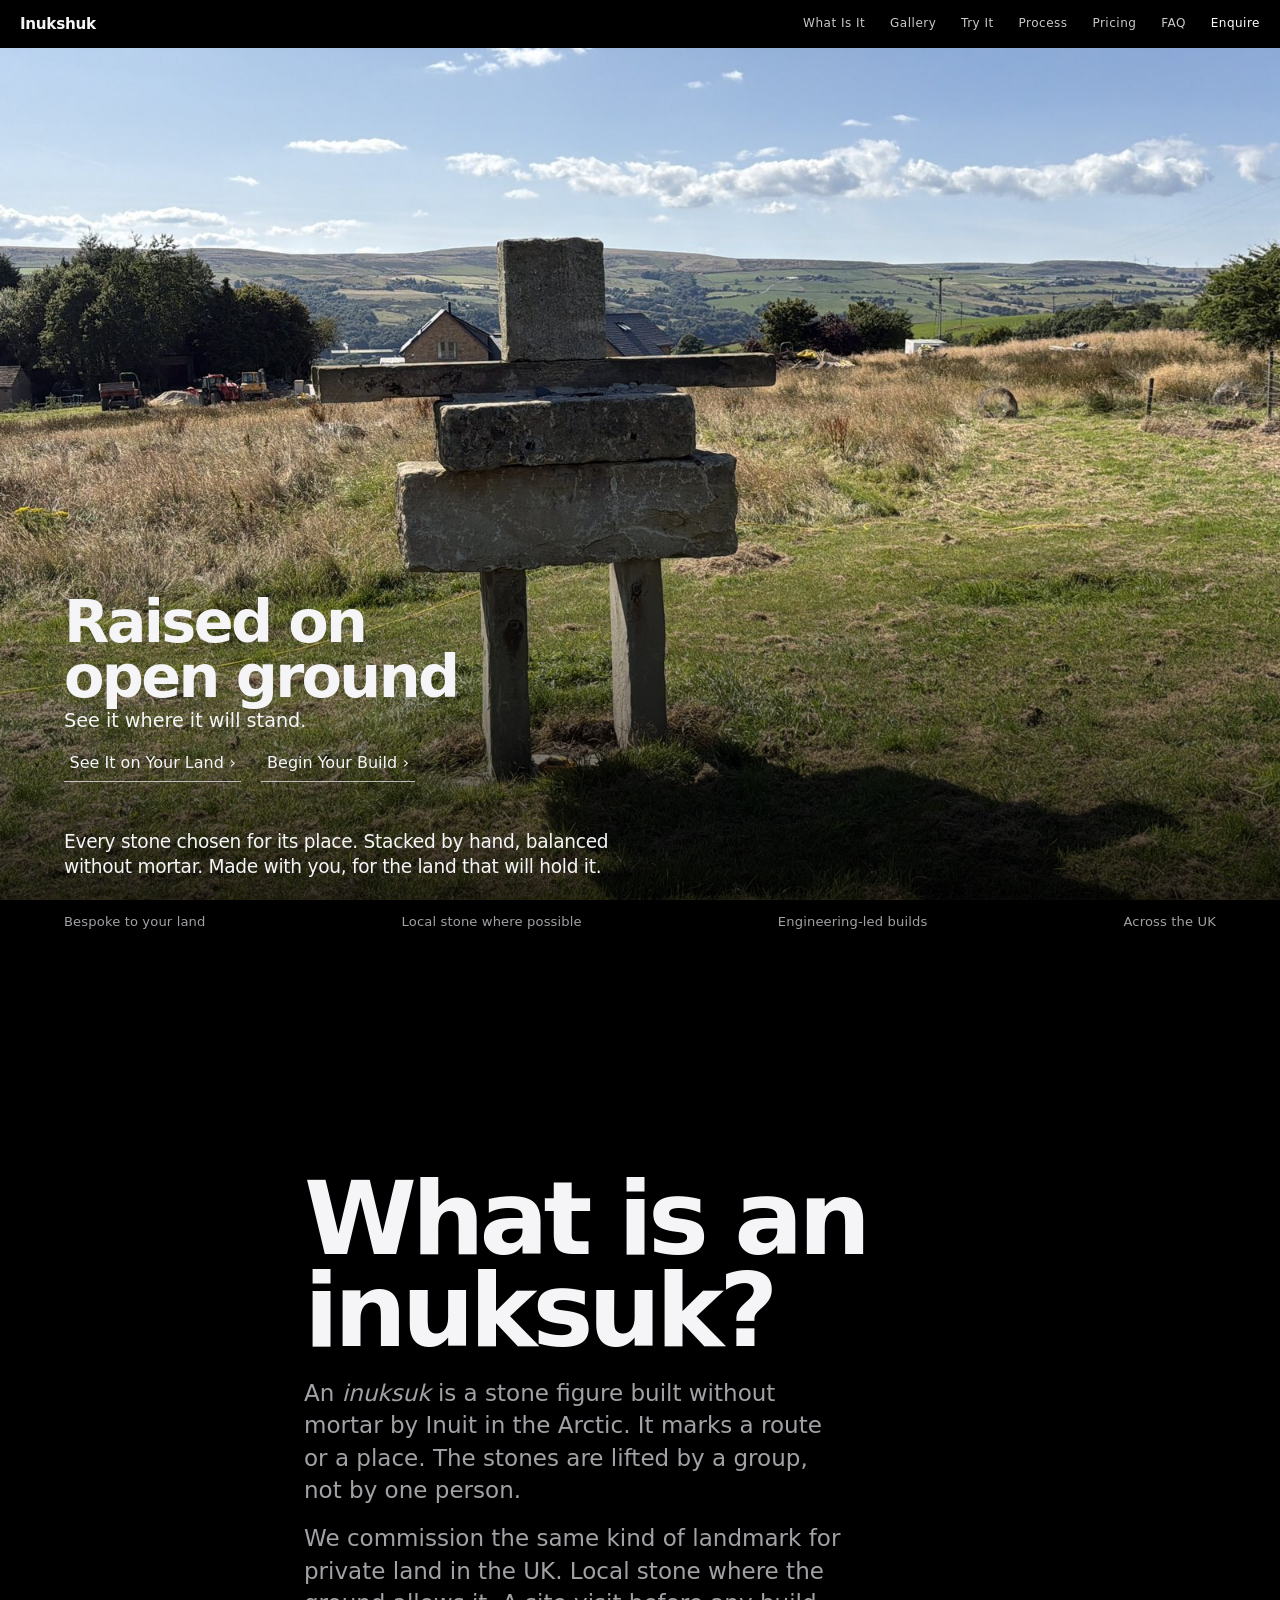
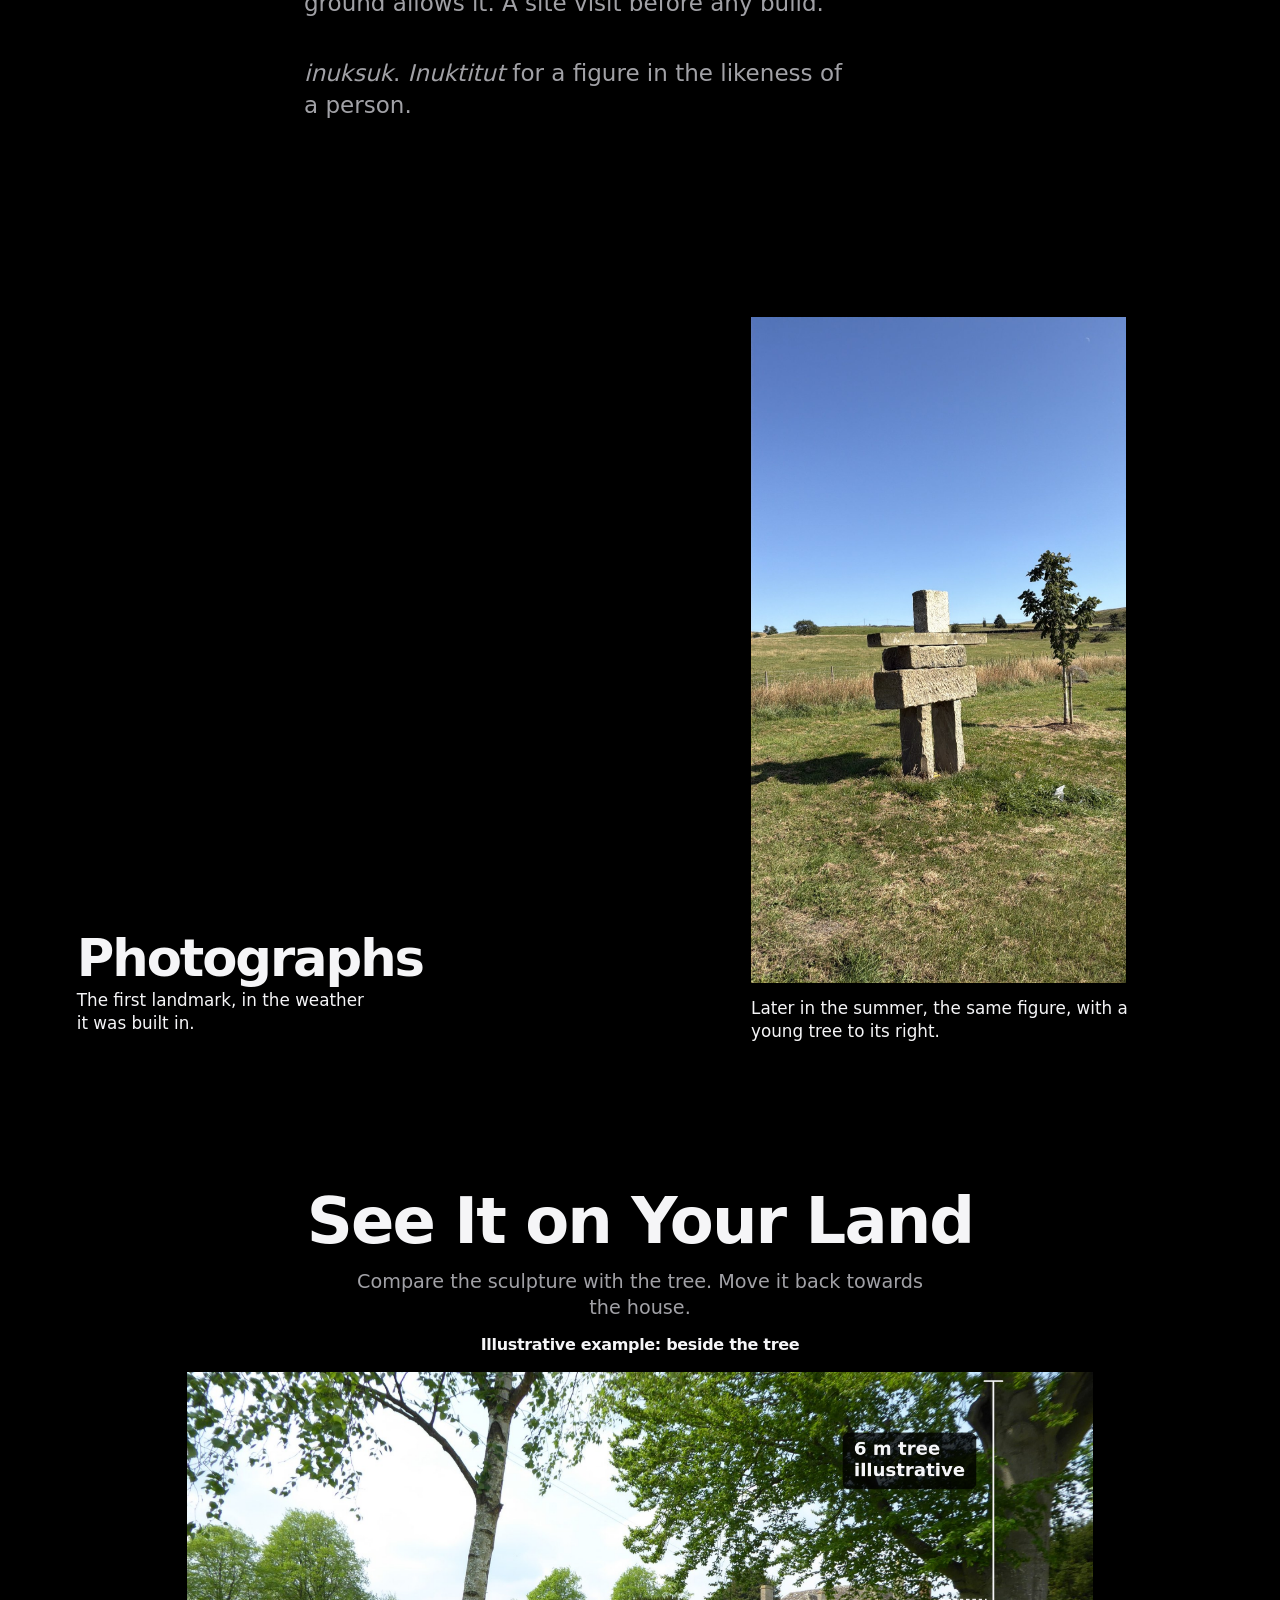
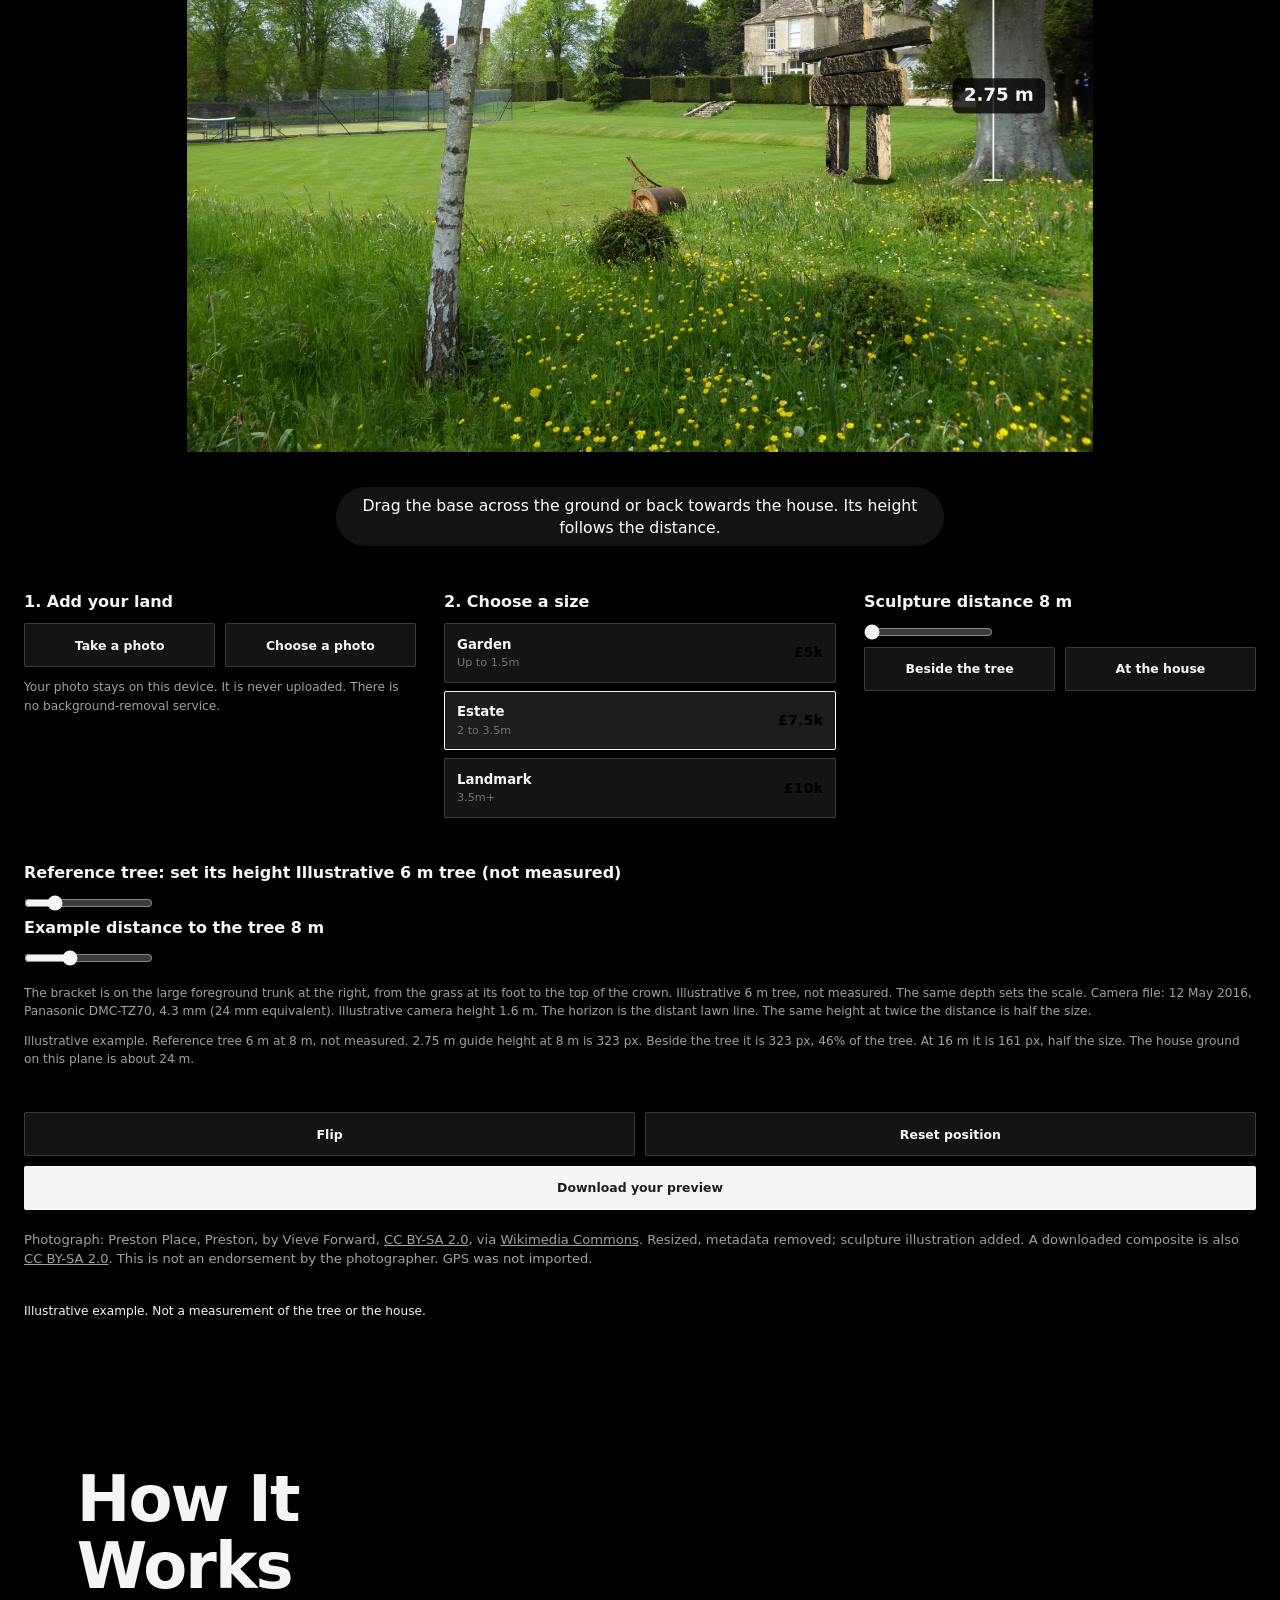
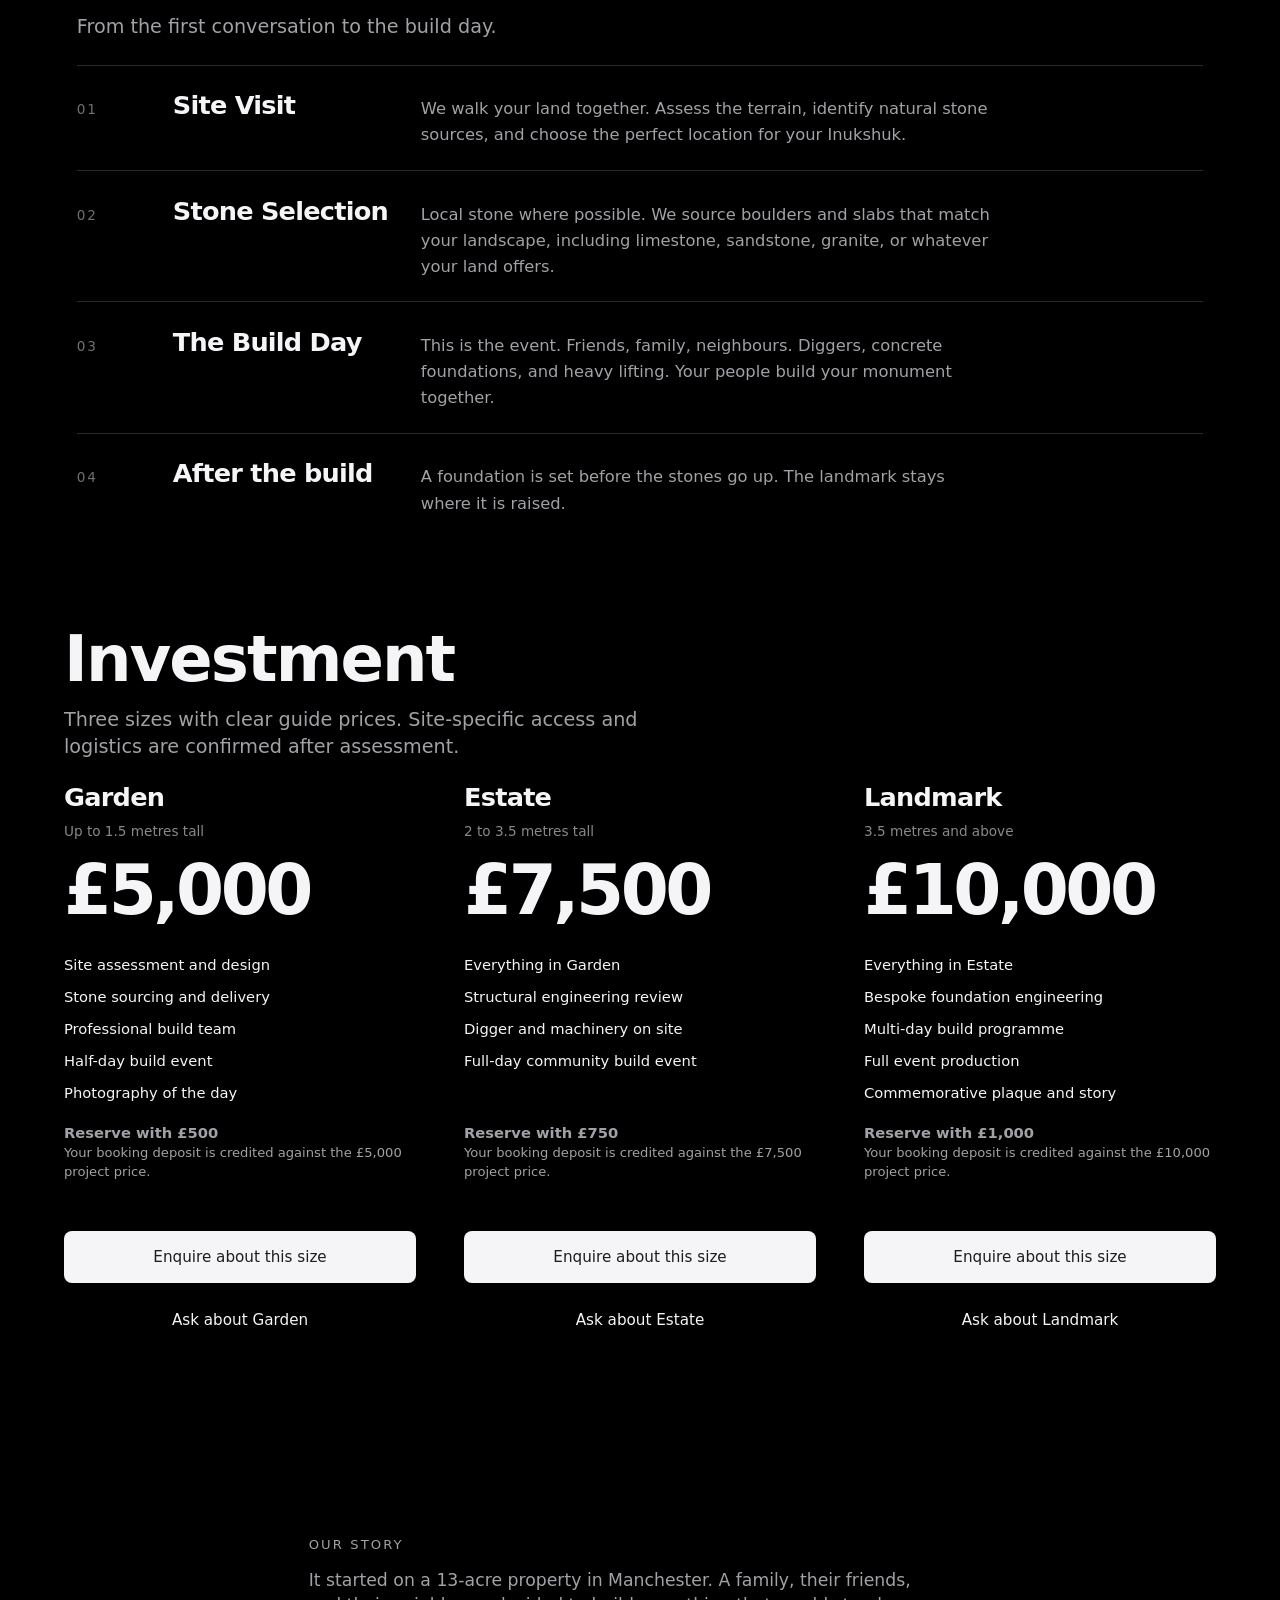
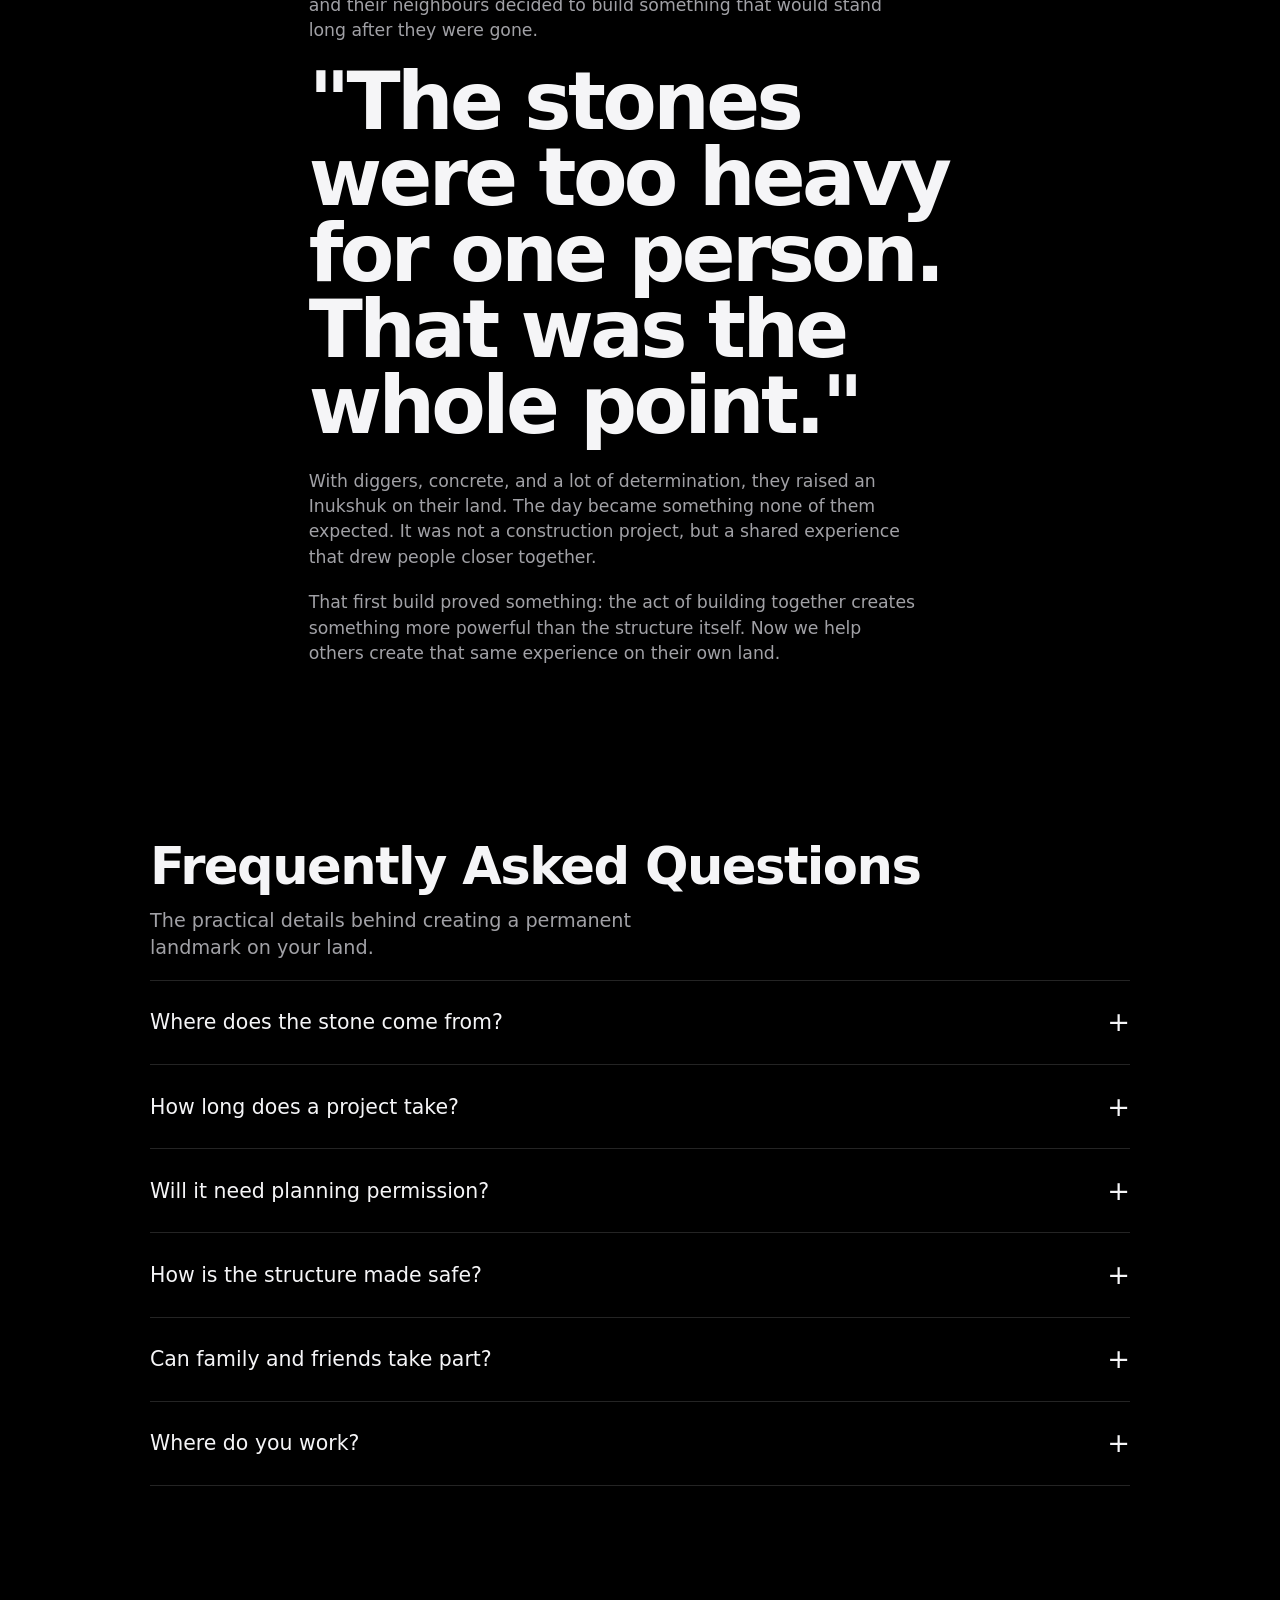
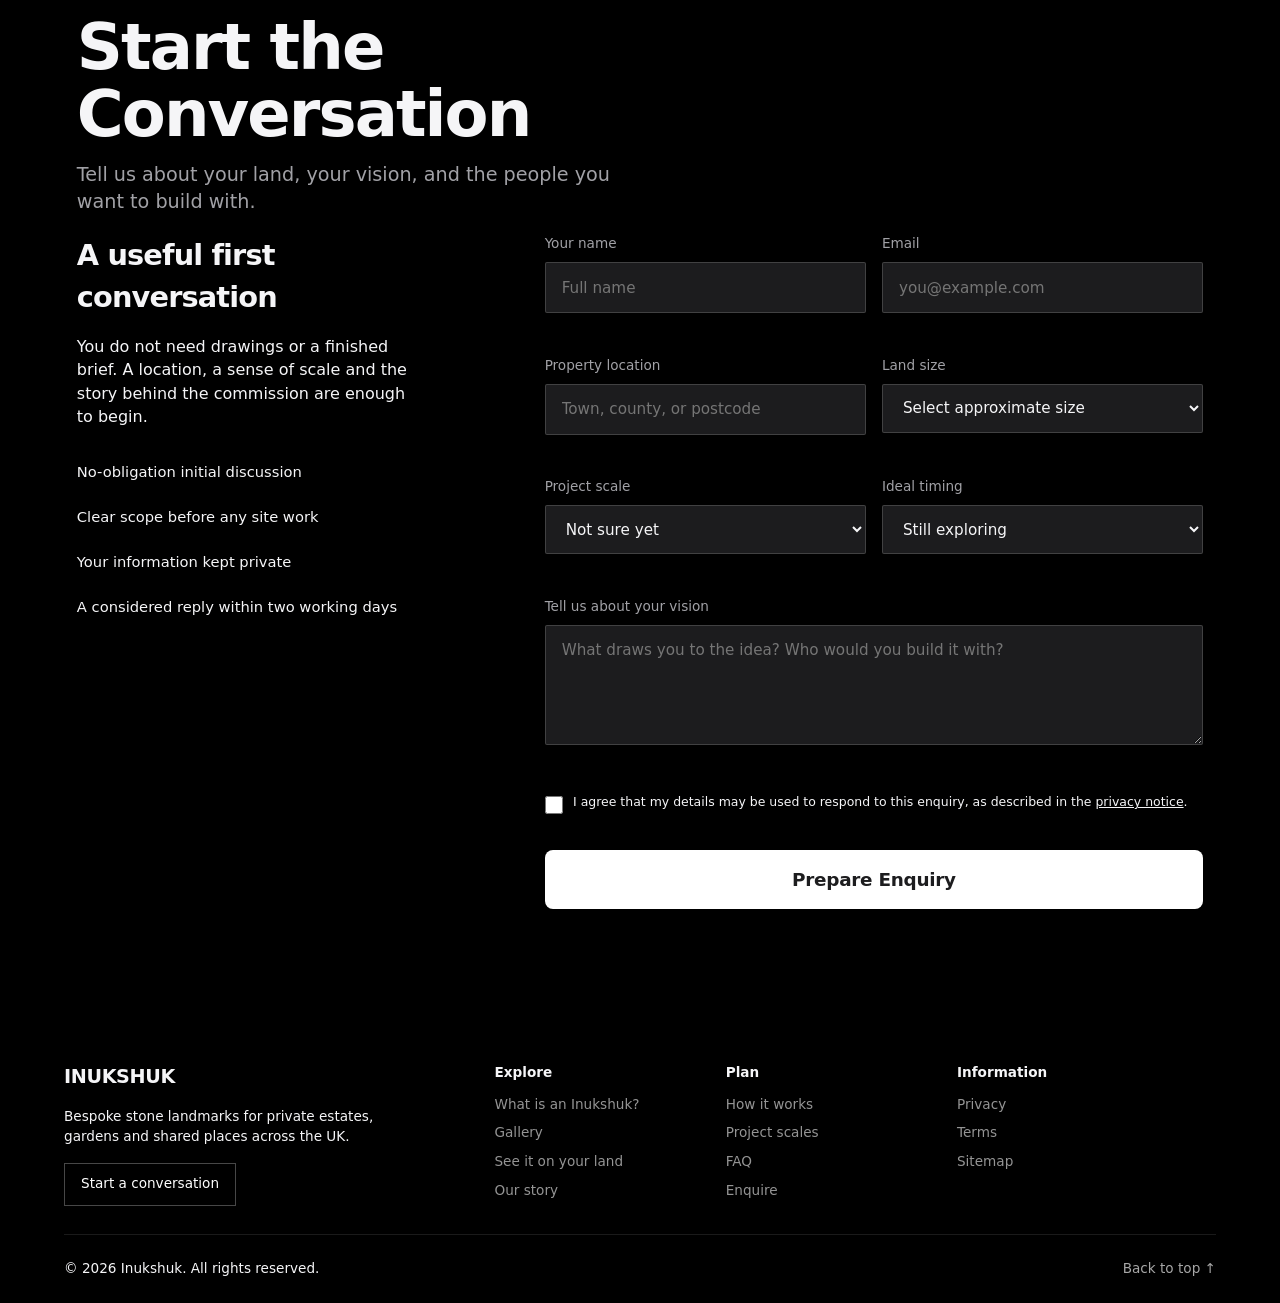
==== legacy-static/index.html @ 2c16e774 "Use the summer portrait in the gallery and drop the magnified crop. Hillside repeats the desktop her" ====
<!DOCTYPE html>
<html lang="en">
<head>
  <meta charset="UTF-8">
  <meta name="viewport" content="width=device-width, initial-scale=1.0">
  <meta name="description" content="Commission a stone landmark for a garden, an estate, or open ground in the UK.">
  <meta property="og:title" content="Inukshuk | A stone landmark for your land">
  <meta property="og:description" content="Three sizes. A site visit before any build. Garden £5,000, Estate £7,500, Landmark £10,000.">
  <meta property="og:type" content="website">
  <meta property="og:locale" content="en_GB">
  <meta property="og:url" content="https://inukshuk-plum.vercel.app/">
  <meta property="og:image" content="https://inukshuk-plum.vercel.app/assets/gallery/summer-landmark.jpg">
  <meta property="og:image:alt" content="A stone landmark in summer grass, with a young tree to its right">
  <meta name="twitter:card" content="summary_large_image">
  <meta name="theme-color" content="#000000">
  <meta name="color-scheme" content="light">
  <link rel="canonical" href="https://inukshuk-plum.vercel.app/">
  <link rel="icon" href="favicon.svg" type="image/svg+xml">
  <link rel="manifest" href="site.webmanifest">
  <title>Inukshuk | Bespoke Stone Sculptures for Your Land</title>
  <style>
    *, *::before, *::after { margin: 0; padding: 0; box-sizing: border-box; }

    html { scroll-behavior: smooth; scroll-padding-top: 84px; }

    :root {
      --stone: #6e6e73;
      --earth: #1d1d1f;
      --sky: #000;
      --warm: #1d1d1f;
      --cream: #f5f5f7;
      --white: #fff;
      --dark: #1d1d1f;
      --line: rgba(0, 0, 0, 0.12);
    }

    body {
      font-family: system-ui, -apple-system, BlinkMacSystemFont, "Segoe UI", sans-serif;
      color: var(--dark);
      background: var(--cream);
      line-height: 1.7;
      -webkit-font-smoothing: antialiased;
    }
    body.menu-open, body.modal-open { overflow: hidden; }
    img { max-width: 100%; }
    button, input, select, textarea { font: inherit; }
    a:focus-visible, button:focus-visible, input:focus-visible,
    select:focus-visible, textarea:focus-visible, canvas:focus-visible,
    summary:focus-visible {
      outline: 3px solid var(--warm); outline-offset: 3px;
    }
    .skip-link {
      position: fixed; top: 0.6rem; left: 0.6rem; z-index: 1000;
      padding: 0.7rem 1rem; background: var(--dark); color: var(--white);
      text-decoration: none; border-radius: 2px; transform: translateY(-150%);
      transition: transform 0.2s;
    }
    .skip-link:focus { transform: translateY(0); }

    /* NAV */
    nav {
      position: fixed; top: 0; width: 100%; z-index: 100;
      background: var(--cream);
      border-bottom: 1px solid var(--line);
      padding: 1.05rem clamp(1.25rem, 3vw, 2.5rem);
      display: flex; justify-content: space-between; align-items: center;
    }
    nav .logo {
      font-family: system-ui, -apple-system, BlinkMacSystemFont, "Segoe UI", sans-serif;
      font-size: 1.05rem; font-weight: 400; color: var(--dark);
      letter-spacing: 0.18em; text-transform: uppercase; text-decoration: none;
    }
    nav .nav-links { display: flex; gap: 1.55rem; list-style: none; align-items: center; }
    nav .nav-links a {
      text-decoration: none; color: var(--stone); font-size: 0.9rem;
      font-weight: 500; letter-spacing: 0.5px; transition: color 0.3s;
    }
    nav .nav-links a:hover, nav .nav-links a[aria-current="true"] { color: var(--earth); }
    .nav-cta {
      padding: 0.35rem 0; color: var(--dark) !important;
      background: transparent; border-radius: 0; border-bottom: 1px solid var(--dark);
    }
    .nav-cta:hover { background: transparent; color: var(--earth) !important; }
    .menu-toggle {
      display: none; width: 46px; height: 44px; border: 0; background: transparent;
      color: var(--earth); cursor: pointer; align-items: center; justify-content: center;
    }
    .menu-toggle-lines, .menu-toggle-lines::before, .menu-toggle-lines::after {
      display: block; width: 24px; height: 2px; background: currentColor;
      transition: transform 0.25s, opacity 0.25s; content: '';
    }
    .menu-toggle-lines::before { transform: translateY(-7px); }
    .menu-toggle-lines::after { transform: translateY(5px); }
    .menu-toggle[aria-expanded="true"] .menu-toggle-lines { background: transparent; }
    .menu-toggle[aria-expanded="true"] .menu-toggle-lines::before { transform: translateY(0) rotate(45deg); }
    .menu-toggle[aria-expanded="true"] .menu-toggle-lines::after { transform: translateY(-2px) rotate(-45deg); }

    /* HERO */
    .hero {
      display: grid; grid-template-columns: auto minmax(280px, 34rem);
      justify-content: space-between; align-items: center;
      column-gap: clamp(2rem, 5vw, 5.5rem);
      text-align: left; padding: 6.25rem clamp(1.5rem, 4.5vw, 4.75rem) 2.25rem;
      background: var(--cream); color: var(--dark);
    }
    .hero-plate { margin: 0; }
    .hero-media { width: auto; height: min(76vh, 720px); max-width: min(46vw, 540px); object-fit: contain; display: block; }
    .hero-plate figcaption { margin-top: 0.7rem; color: var(--stone); font-family: system-ui, -apple-system, BlinkMacSystemFont, "Segoe UI", sans-serif; font-style: normal; font-size: 0.98rem; }
    .hero-copy { max-width: 34rem; }
    .hero h1 {
      font-family: system-ui, -apple-system, BlinkMacSystemFont, "Segoe UI", sans-serif;
      font-size: clamp(2.7rem, 4.5vw, 4.35rem);
      font-weight: 400; line-height: 0.98; margin-bottom: 1.15rem;
      letter-spacing: -0.03em; color: var(--dark);
    }
    .hero p { font-size: 1.02rem; font-weight: 400; line-height: 1.6; color: #3c362f; max-width: 36ch; margin: 0 0 1.75rem; }
    .hero-cta {
      display: inline-flex; align-items: center; min-height: 44px; padding: 0.15rem 0;
      background: transparent; color: var(--dark);
      text-decoration: none; font-weight: 500; font-size: 0.82rem;
      letter-spacing: 0.12em; text-transform: uppercase; border-bottom: 1px solid var(--dark); border-radius: 0;
    }
    .hero-cta:hover { color: var(--earth); }
    .hero-actions { display: flex; gap: 1.5rem; align-items: center; flex-wrap: wrap; }
    .hero-cta.secondary { background: transparent; border-bottom-color: transparent; text-decoration: underline; text-underline-offset: 0.35em; }
    .hero-cta.secondary:hover { color: var(--earth); }

    .trust-strip { background: transparent; color: var(--dark); padding: 0 clamp(1.25rem, 4vw, 4.5rem) 3.25rem; border-bottom: 1px solid var(--line); }
    .trust-list { max-width: 1100px; margin: 0 auto; display: grid; grid-template-columns: repeat(4, 1fr); list-style: none; }
    .trust-list li { padding: 0.35rem 0; text-align: left; font-family: system-ui, -apple-system, BlinkMacSystemFont, "Segoe UI", sans-serif; font-style: normal; font-size: 0.8rem; font-weight: 400; letter-spacing: 0; text-transform: none; border: 0; color: #a1a1a6; line-height: 1.25; }

    /* SECTIONS */
    section { padding: 6rem 2rem; }
    .container { max-width: 1100px; margin: 0 auto; }
    .section-title {
      font-family: system-ui, -apple-system, BlinkMacSystemFont, "Segoe UI", sans-serif;
      font-size: clamp(2rem, 4vw, 3.15rem); text-align: left; margin-bottom: 0.85rem;
      color: var(--dark); font-weight: 400; letter-spacing: -0.025em; line-height: 1.05;
    }
    .section-subtitle {
      text-align: left; color: #4a453f; font-weight: 400;
      max-width: 38rem; margin: 0 0 2.75rem; font-size: 1.02rem; line-height: 1.6;
    }

    /* WHAT IS */
    .what-is { background: #f5f5f7; }
    .what-is-grid {
      display: grid; grid-template-columns: 1fr 1fr; gap: 4rem; align-items: center;
    }
    .what-is-text h3 {
      font-family: system-ui, -apple-system, BlinkMacSystemFont, "Segoe UI", sans-serif;
      font-size: 1.6rem; color: var(--earth); margin-bottom: 1rem;
    }
    .what-is-text p { color: #555; margin-bottom: 1rem; }
    .origin-badge {
      display: inline-block; padding: 0.5rem 1.2rem; margin-top: 0.5rem;
      background: var(--cream); border-left: 3px solid var(--warm);
      font-size: 0.95rem; color: #6e6e73; font-style: normal; background: none; border: 0; padding: 0.85rem 0 0;
    }
    .stone-visual { background: transparent; }
    .stone-visual img { width: 100%; height: auto; display: block; }

    /* GALLERY */
    .gallery { background: #000; color: #f5f5f7; }
    .photo-grid { display: grid; grid-template-columns: 1fr 1fr; gap: 3.25rem 1.75rem; align-items: start; counter-reset: fig; }
    .photo-card { position: relative; overflow: visible; background: transparent; counter-increment: fig; }
    .photo-card button { width: 100%; height: auto; padding: 0; border: 0; background: transparent; color: inherit; cursor: zoom-in; text-align: left; display: block; }
    .photo-card.wide { grid-column: 1 / -1; }
    .photo-card img { width: 100%; height: auto; display: block; }
    .photo-card figcaption {
      position: static; padding: 0.7rem 0 0; color: var(--stone);
      font-family: system-ui, -apple-system, BlinkMacSystemFont, "Segoe UI", sans-serif; font-style: normal; font-size: 0.95rem; background: none;
    }
    .photo-card figcaption::before { content: none; }
    .lightbox {
      width: min(1100px, calc(100vw - 2rem)); max-width: none; max-height: 92vh;
      margin: auto; padding: 0; border: 0; border-radius: 4px;
      background: #111; color: var(--white); overflow: hidden;
      box-shadow: 0 30px 100px rgba(0,0,0,0.45);
    }
    .lightbox::backdrop { background: rgba(10,12,14,0.88); backdrop-filter: blur(7px); }
    .lightbox-frame { position: relative; display: grid; min-height: min(76vh, 760px); }
    .lightbox img { width: 100%; height: min(76vh, 760px); object-fit: contain; display: block; }
    .lightbox-caption {
      position: absolute; inset: auto 0 0; padding: 3rem 5rem 1.3rem;
      background: linear-gradient(transparent, rgba(0,0,0,0.82));
      text-align: center; font-size: 0.9rem;
    }
    .lightbox-close, .lightbox-nav {
      position: absolute; z-index: 2; display: grid; place-items: center;
      border: 1px solid rgba(255,255,255,0.32); background: rgba(10,10,10,0.55);
      color: var(--white); cursor: pointer; backdrop-filter: blur(6px);
    }
    .lightbox-close { top: 1rem; right: 1rem; width: 44px; height: 44px; border-radius: 50%; font-size: 1.4rem; }
    .lightbox-nav { top: 50%; width: 48px; height: 64px; transform: translateY(-50%); font-size: 1.5rem; }
    .lightbox-nav[hidden] { display: none !important; }
    .lightbox-prev { left: 1rem; }
    .lightbox-next { right: 1rem; }

    /* LAND VISUALIZER */
    .visualizer { background: var(--white); }
    .visualizer-shell {
      display: grid; grid-template-columns: minmax(0, 1fr) 330px;
      gap: 1.5rem; align-items: start;
    }
    .viz-stage {
      position: relative; overflow: hidden; border-radius: 4px;
      background: var(--sky); border: 1px solid rgba(139,134,128,0.25);
    }
    .viz-stage.dragover { outline: 3px solid var(--warm); outline-offset: 3px; }
    #viz-canvas {
      width: 100%; height: auto; aspect-ratio: 4 / 3; display: block;
      cursor: grab; touch-action: none;
    }
    #viz-canvas.dragging { cursor: grabbing; }
    .viz-tip {
      position: static; display: block; width: fit-content; margin: 0.6rem auto 0; transform: none;
      padding: 0.45rem 0.8rem; border-radius: 99px;
      background: rgba(26,26,26,0.76); color: var(--white);
      font-size: 0.75rem; white-space: nowrap; pointer-events: none;
      transition: opacity 0.3s;
    }
    .viz-tip.hidden { opacity: 0; }
    .viz-controls {
      padding: 1.5rem; border-radius: 4px; background: var(--cream);
      border: 1px solid rgba(139,134,128,0.2);
    }
    .viz-control { margin-bottom: 1.4rem; }
    .viz-control-title {
      display: block; margin-bottom: 0.65rem; color: var(--sky);
      font-size: 0.9rem; font-weight: 600; letter-spacing: 0;
      text-transform: none; color: #1d1d1f;
    }
    .upload-grid { display: grid; grid-template-columns: 1fr 1fr; gap: 0.6rem; }
    .upload-action, .viz-button {
      display: inline-flex; min-height: 44px; align-items: center; justify-content: center;
      padding: 0.7rem 0.75rem; border: 1px solid rgba(92,74,58,0.28);
      border-radius: 2px; background: var(--white); color: var(--earth);
      font: 600 0.78rem system-ui, -apple-system, BlinkMacSystemFont, "Segoe UI", sans-serif; text-align: center; cursor: pointer;
      transition: background 0.2s, color 0.2s, transform 0.2s;
    }
    .upload-action:hover, .viz-button:hover { background: var(--earth); color: var(--white); transform: translateY(-1px); }
    .viz-button[aria-pressed="true"], .viz-button.primary { background: var(--earth); color: var(--white); }
    .viz-button.primary:hover { background: var(--sky); }
    .visually-hidden { position: absolute; width: 1px; height: 1px; overflow: hidden; clip: rect(0 0 0 0); white-space: nowrap; }
    .size-options { display: grid; gap: 0.5rem; border: 0; padding: 0; }
    .size-choice { position: relative; display: block; cursor: pointer; }
    .size-choice input {
      position: absolute; width: 1px; height: 1px; overflow: hidden;
      clip: rect(0 0 0 0); white-space: nowrap;
    }
    .size-card {
      display: grid; grid-template-columns: 1fr auto; align-items: center;
      gap: 0.05rem 0.75rem; padding: 0.65rem 0.75rem;
      border: 1px solid rgba(92,74,58,0.22); border-radius: 2px;
      background: var(--white); color: var(--earth); transition: border 0.2s, background 0.2s;
    }
    .size-card strong { font-size: 0.83rem; }
    .size-card small { grid-column: 1; color: #77716c; font-size: 0.7rem; }
    .size-card b { grid-column: 2; grid-row: 1 / span 2; color: var(--sky); font-size: 0.9rem; }
    .size-choice input:checked + .size-card {
      border-color: var(--warm); background: rgba(212,165,116,0.14);
      box-shadow: inset 3px 0 0 var(--warm);
    }
    .size-choice input:focus-visible + .size-card { outline: 3px solid var(--warm); outline-offset: 2px; }
    .viz-button-row { display: grid; grid-template-columns: 1fr 1fr; gap: 0.6rem; }
    .viz-button-row .primary { grid-column: 1 / -1; }
    .privacy-note, .viz-status { font-size: 0.76rem; line-height: 1.5; color: #6d6864; }
    .privacy-note { margin-top: 0.7rem; }
    .viz-status { min-height: 2.3em; margin-top: 0.75rem; color: var(--earth); }

    /* PROCESS */
    .process { background: var(--white); }
    .process-steps { display: grid; grid-template-columns: repeat(4, 1fr); gap: 2.5rem; }
    .step { text-align: left; padding: 1.15rem 0 0; background: transparent; border-radius: 0; border-top: 1px solid var(--line); }
    .step-number { font-family: system-ui, -apple-system, BlinkMacSystemFont, "Segoe UI", sans-serif; font-size: 1.15rem; color: var(--stone); font-weight: 400; margin-bottom: 0.65rem; }
    .step h4 { font-family: system-ui, -apple-system, BlinkMacSystemFont, "Segoe UI", sans-serif; font-size: 1.35rem; color: var(--dark); margin-bottom: 0.7rem; font-weight: 400; }
    .step p { font-size: 0.92rem; color: #4a453f; line-height: 1.6; }

    /* PRICING */
    .pricing { background: var(--white); }
    .pricing-cards { display: grid; grid-template-columns: repeat(3, 1fr); gap: 0; border-top: 1px solid var(--line); }
    .price-card { display: flex; flex-direction: column; height: 100%; padding: 1.65rem 1.5rem 0; border: 0; border-right: 1px solid var(--line); border-radius: 0; text-align: left; position: relative; background: transparent; }
    .price-card:first-child { padding-left: 0; }
    .price-card:last-child { border-right: 0; padding-right: 0; }
    .price-card:hover { transform: none; box-shadow: none; }
    .price-card.featured { background: transparent; box-shadow: none; }
    .price-card h4 { font-family: system-ui, -apple-system, BlinkMacSystemFont, "Segoe UI", sans-serif; font-size: 1.7rem; color: var(--dark); margin-bottom: 0.35rem; font-weight: 400; }
    .price-amount { font-family: system-ui, -apple-system, BlinkMacSystemFont, "Segoe UI", sans-serif; font-size: clamp(2rem, 3vw, 2.5rem); font-weight: 600; letter-spacing: -0.03em; color: #1d1d1f; margin: 0.85rem 0 0.35rem; line-height: 1; font-style: normal; }
    .price-amount span { font-size: 0.9rem; font-weight: 400; color: var(--stone); }
    .price-card ul { list-style: none; text-align: left; margin: 1.15rem 0 0; }
    .price-card li { padding: 0.32rem 0; font-size: 0.92rem; color: #3c362f; border-bottom: 0; }
    .price-card li::before { content: none; }
    .deposit-note {
      min-height: 4.25rem; margin: auto 0 0.9rem; padding: 0.85rem 1rem;
      background: var(--cream); color: #555; border-radius: 3px;
      font-size: 0.82rem; line-height: 1.45;
    }
    .deposit-note strong { display: block; color: var(--earth); font-size: 0.92rem; }
    .price-actions { display: grid; gap: 0.65rem; }
    .shopify-buy-slot { min-height: 44px; }
    .checkout-loading {
      display: flex; min-height: 44px; align-items: center; justify-content: center;
      color: var(--stone); font-size: 0.78rem;
    }
    .price-btn {
      display: flex; align-items: center; justify-content: center; min-height: 3.25rem;
      width: 100%; padding: 0.85rem; text-align: center;
      background: #1d1d1f; color: #f5f5f7;
      text-decoration: none; font-weight: 500; font-size: 0.95rem;
      letter-spacing: 0; text-transform: none;
      border: 0; cursor: pointer; border-radius: 8px;
    }
    .price-btn:hover,
    .price-btn:focus-visible { background: #1d1d1f; color: #fff; border-color: #1d1d1f; }
    .price-btn.secondary { background: transparent; color: var(--dark); border: 1px solid var(--line); }
    .price-btn.secondary:hover,
    .price-btn.secondary:focus-visible { background: transparent; color: #1d1d1f; }

    /* STORY */
    .story { background: var(--cream); color: var(--dark); }
    .story .section-title { color: var(--dark); }
    .story-content { max-width: 40rem; margin: 0; text-align: left; }
    .story-content p { margin-bottom: 1.25rem; font-weight: 400; color: #3c362f; }
    .story-content .highlight {
      font-family: system-ui, -apple-system, BlinkMacSystemFont, "Segoe UI", sans-serif;
      font-size: clamp(1.8rem, 3.4vw, 2.8rem); font-style: normal; font-weight: 600; letter-spacing: -0.03em;
      line-height: 1.25; color: var(--dark); margin: 1.75rem 0;
    }

    /* FAQ */
    .faq { background: var(--white); }
    .faq-list { max-width: 820px; margin: 0 auto; border-top: 1px solid rgba(139,134,128,0.26); }
    .faq details { border-bottom: 1px solid rgba(139,134,128,0.26); }
    .faq summary {
      list-style: none; display: flex; align-items: center; justify-content: space-between;
      gap: 1rem; padding: 1.35rem 0; color: var(--sky); cursor: pointer;
      font-weight: 600;
    }
    .faq summary::-webkit-details-marker { display: none; }
    .faq summary::after { content: '+'; color: var(--warm); font-size: 1.7rem; font-weight: 300; }
    .faq details[open] summary::after { content: '×'; }
    .faq-answer { padding: 0 2rem 1.5rem 0; color: #5e5b58; }

    /* CONTACT */
    .contact { background: var(--cream); }
    .contact-layout {
      display: grid; grid-template-columns: minmax(0, 1fr) minmax(0, 1.45fr);
      gap: 2rem; align-items: start; max-width: 980px; margin: 0 auto;
    }
    .contact-panel { padding: 0 2rem 0 0; background: transparent; color: var(--dark); border-radius: 0; }
    .contact-panel h3 { font-family: system-ui, -apple-system, BlinkMacSystemFont, "Segoe UI", sans-serif; font-size: 1.8rem; margin-bottom: 1rem; font-weight: 400; }
    .contact-panel p { color: #4a453f; margin-bottom: 1.25rem; }
    .contact-promises { list-style: none; }
    .contact-promises li { padding: 0.7rem 0; border-top: 1px solid var(--line); font-size: 0.92rem; }
    .contact-form { margin: 0; background: transparent; padding: 0 0 0 2rem; border-radius: 0; box-shadow: none; }
    .form-grid { display: grid; grid-template-columns: 1fr 1fr; gap: 0 1rem; }
    .form-group.full { grid-column: 1 / -1; }
    .form-group { margin-bottom: 1.5rem; }
    .form-group label {
      display: block; font-size: 0.85rem; font-weight: 500;
      color: var(--sky); margin-bottom: 0.5rem;
      letter-spacing: 0; text-transform: none; color: #1d1d1f;
    }
    .form-group input, .form-group textarea, .form-group select {
      width: 100%; padding: 0.85rem 1rem;
      border: 1px solid rgba(139,134,128,0.3);
      border-radius: 2px; font-family: system-ui, -apple-system, BlinkMacSystemFont, "Segoe UI", sans-serif;
      font-size: 0.95rem; transition: border-color 0.3s;
      background: var(--cream);
    }
    .form-group input:focus, .form-group textarea:focus, .form-group select:focus {
      outline: none; border-color: var(--warm);
    }
    .form-group input[aria-invalid="true"], .form-group textarea[aria-invalid="true"],
    .form-group select[aria-invalid="true"] { border-color: #a33b2f; background: #fff8f6; }
    .field-error { display: block; min-height: 1.2em; margin-top: 0.25rem; color: #8e2e24; font-size: 0.74rem; }
    .form-group textarea { min-height: 120px; resize: vertical; }
    .consent-row { display: flex; gap: 0.65rem; align-items: flex-start; margin: 0 0 1.25rem; color: #625e5a; font-size: 0.78rem; }
    .consent-row input { width: 18px; height: 18px; margin-top: 0.15rem; accent-color: var(--earth); }
    .consent-row a { color: var(--earth); }
    .submit-btn {
      width: 100%; padding: 1rem; background: var(--earth);
      color: var(--white); border: none; cursor: pointer;
      font-family: system-ui, -apple-system, BlinkMacSystemFont, "Segoe UI", sans-serif; font-weight: 600;
      font-size: 0.95rem; letter-spacing: 0;
      text-transform: none; border-radius: 8px;
      transition: none;
    }
    .submit-btn:hover,
    .submit-btn:focus-visible { background: #1d1d1f; color: #fff; }
    .submit-btn[disabled],
    .submit-btn[disabled]:hover,
    .submit-btn[disabled]:focus-visible { cursor: pointer; opacity: 1; background: #f5f5f7; color: #1d1d1f; }
    .form-status { min-height: 1.6em; margin-top: 0.8rem; color: var(--earth); font-size: 0.82rem; text-align: center; }

    /* FOOTER */
    footer {
      background: var(--dark); color: rgba(255,255,255,0.5);
      padding: 4rem 2rem 2rem; font-size: 0.85rem;
    }
    footer .logo {
      font-family: system-ui, -apple-system, BlinkMacSystemFont, "Segoe UI", sans-serif;
      color: var(--warm); font-size: 1.2rem;
      letter-spacing: 2px; margin-bottom: 1rem; display: inline-block; text-decoration: none;
    }
    .footer-grid {
      max-width: 1100px; margin: 0 auto 2.5rem; display: grid;
      grid-template-columns: 2fr 1fr 1fr 1.3fr; gap: 2rem;
    }
    .footer-intro { max-width: 320px; }
    .footer-heading { color: #f5f5f7; font-size: 0.85rem; text-transform: none; letter-spacing: 0; margin-bottom: 0.75rem; font-weight: 600; }
    .footer-links { list-style: none; }
    .footer-links li { margin: 0.55rem 0; }
    .footer-links a { color: rgba(255,255,255,0.58); text-decoration: none; }
    .footer-links a:hover { color: var(--warm); }
    .footer-contact { display: inline-block; margin-top: 1rem; padding: 0.65rem 1rem; color: var(--white); border: 1px solid rgba(255,255,255,0.28); text-decoration: none; }
    .footer-bottom { max-width: 1100px; margin: 0 auto; padding-top: 1.5rem; border-top: 1px solid rgba(255,255,255,0.1); display: flex; justify-content: space-between; gap: 1rem; }
    .back-to-top { color: rgba(255,255,255,0.65); text-decoration: none; }
    .back-to-top:hover { color: var(--warm); }

    .no-script {
      padding: 0.8rem 1rem; background: #f5f5f7; color: #1d1d1f;
      text-align: center; font-size: 0.85rem;
    }

    /* RESPONSIVE */
    @media (max-width: 960px) {
      nav { padding: 0.75rem 1.25rem; }
      .menu-toggle { display: inline-flex; }
      nav .nav-links {
        display: flex; position: fixed; inset: 69px 0 auto; max-height: calc(100vh - 69px);
        overflow-y: auto; padding: 1.25rem 1.5rem 1.75rem; background: var(--cream);
        border-bottom: 1px solid rgba(139,134,128,0.2); box-shadow: 0 18px 30px rgba(0,0,0,0.12);
        flex-direction: column; align-items: stretch; gap: 0;
        transform: translateY(-120%); opacity: 0; visibility: hidden;
        transition: transform 0.3s, opacity 0.3s, visibility 0.3s;
      }
      nav .nav-links.open { transform: translateY(0); opacity: 1; visibility: visible; }
      nav .nav-links a { display: block; padding: 0.8rem 0; color: var(--earth); border-bottom: 1px solid rgba(139,134,128,0.16); }
      nav .nav-links li:last-child a { margin-top: 0.75rem; border-bottom: 0; text-align: center; }
      .trust-list { grid-template-columns: 1fr 1fr; gap: 0.75rem 1.5rem; }
      .hero { grid-template-columns: 1fr; justify-content: stretch; align-items: start; padding-top: 5.75rem; }
      .hero-plate { justify-self: center; }
      .hero-media { width: min(74vw, 272px); height: auto; max-width: 100%; margin: 0; }
      .hero-plate figcaption { margin-top: 0.45rem; }
      .footer-grid { grid-template-columns: 2fr 1fr 1fr; }
      .footer-grid > div:last-child { grid-column: 1 / -1; }
    }
    @media (max-width: 768px) {
      .what-is-grid { grid-template-columns: 1fr; }
      .process-steps { grid-template-columns: 1fr 1fr; }
      .pricing-cards { grid-template-columns: 1fr; }
      .price-card, .price-card:first-child, .price-card:last-child { border-right: 0; border-top: 1px solid var(--line); padding: 1.75rem 0; }
      .visualizer-shell { grid-template-columns: 1fr; }
      .photo-grid { grid-template-columns: 1fr 1fr; }
      .photo-card.wide { grid-column: 1 / -1; }
      .contact-layout { grid-template-columns: 1fr; }
      .footer-grid { grid-template-columns: 1fr 1fr; }
      .footer-grid > div:last-child { grid-column: auto; }
    }
    @media (max-width: 480px) {
      section { padding: 4.5rem 1.25rem; }
      .hero { padding-inline: 1.25rem; }
      .hero h1 { margin-bottom: 0.75rem; }
      .hero p { margin-bottom: 0.75rem; }
      .hero-actions { flex-direction: column; align-items: flex-start; gap: 0.15rem; }
      .trust-strip { padding-inline: 1.25rem; }
      .trust-list { grid-template-columns: 1fr; }
      .process-steps { grid-template-columns: 1fr; }
      .photo-grid { grid-template-columns: 1fr; }
      .contact-panel, .contact-form { padding: 0; }
      .upload-grid { grid-template-columns: 1fr; }
      .form-grid { grid-template-columns: 1fr; }
      .form-group.full { grid-column: auto; }
      .contact-form, .contact-panel { padding: 1.5rem; }
      .footer-grid { grid-template-columns: 1fr; }
      .footer-bottom { flex-direction: column; }
      .lightbox-caption { padding-inline: 3rem; }
      .lightbox-nav { width: 42px; height: 54px; }
      .lightbox-prev { left: 0.35rem; }
      .lightbox-next { right: 0.35rem; }
    }
    @media (prefers-reduced-motion: reduce) {
      html { scroll-behavior: auto; }
      *, *::before, *::after { animation-duration: 0.01ms !important; animation-iteration-count: 1 !important; transition-duration: 0.01ms !important; }
    }
    body { font-family: system-ui, -apple-system, BlinkMacSystemFont, "Segoe UI", sans-serif; background: #f5f5f7; color: #1d1d1f; line-height: 1.47; }
    nav { height: 48px; padding: 0 1.25rem; background: #000; border-bottom: 0; backdrop-filter: none; }
    nav .logo { font-family: system-ui, -apple-system, BlinkMacSystemFont, "Segoe UI", sans-serif; font-size: 0.95rem; font-weight: 600; letter-spacing: -0.02em; text-transform: none; color: #f5f5f7; }
    nav .nav-links a { color: rgba(245,245,247,0.82); font-size: 0.75rem; font-weight: 400; min-height: 48px; display: inline-flex; align-items: center; }
    nav .nav-links a:hover, nav .nav-links a[aria-current="true"] { color: #fff; }
    .nav-cta { color: #fff !important; background: transparent; border: 0; border-radius: 0; padding: 0; }
    .menu-toggle { color: #fff; width: 48px; height: 48px; position: relative; z-index: 30; touch-action: manipulation; }
    .hero { min-height: 100vh; min-height: 100dvh; display: flex; flex-direction: column; align-items: stretch; padding: 48px 0 0; background: #000; color: #f5f5f7; text-align: center; }
    .hero-stage { position: relative; margin: 0; flex: 1 1 auto; width: 100%; min-height: 420px; }
    .hero-stage picture { display: block; height: 100%; }
    .hero-copy { max-width: 980px; margin: 0 auto; padding: 1.7rem 1.5rem 0.85rem; }
    .hero h1 { font-family: system-ui, -apple-system, BlinkMacSystemFont, "Segoe UI", sans-serif; font-weight: 600; font-size: clamp(2.7rem, 5.2vw, 4.5rem); line-height: 1.02; letter-spacing: -0.035em; color: #f5f5f7; max-width: 14ch; margin: 0 auto 0.45rem; }
    .hero p { color: #d2d2d7; font-size: clamp(1.05rem, 1.6vw, 1.25rem); font-weight: 400; line-height: 1.35; max-width: 38rem; margin: 0 auto 0.55rem; }
    .hero-actions { justify-content: center; }
    .hero-cta { min-height: 48px; padding: 0 0.35rem; background: transparent; color: #fff; border: 0; border-radius: 0; letter-spacing: 0; text-transform: none; font-weight: 500; font-size: 1.05rem; }
    .hero-cta::after { content: "›"; margin-left: 0.35rem; }
    .hero-cta.secondary { background: transparent; color: #fff; }
    .hero-actions { gap: 1.35rem; }
    .hero-media { position: absolute; top: 0; left: 50%; transform: translateX(-50%); width: auto; height: 100%; max-width: 100%; object-fit: contain; object-position: center bottom; display: block; background: #000; }
    .trust-strip { background: #000; color: #a1a1a6; border: 0; padding: 0.35rem 1.5rem 1.15rem; }
    .trust-list li { color: #a1a1a6; font-family: system-ui, -apple-system, BlinkMacSystemFont, "Segoe UI", sans-serif; font-style: normal; font-size: 0.8rem; text-align: center; }
    .section-title { font-family: system-ui, -apple-system, BlinkMacSystemFont, "Segoe UI", sans-serif; font-weight: 600; letter-spacing: -0.03em; text-align: center; font-size: clamp(2.4rem, 5vw, 4rem); color: #1d1d1f; }
    .section-subtitle { text-align: center; margin-left: auto; margin-right: auto; color: #6e6e73; font-size: 1.15rem; }
    .gallery { background: #000; }
    .gallery .section-title { color: #f5f5f7; }
    .gallery .section-subtitle { color: #a1a1a6; }
    .photo-grid { display: flex; flex-direction: column; gap: 4.5rem; align-items: center; }
    .photo-card { width: 100%; }
    .photo-card img { width: min(100%, 980px); height: auto; margin-inline: auto; object-fit: contain; }
    .photo-card.wide img { width: 100%; }
    .photo-card figcaption { position: static; background: none; color: #a1a1a6; text-align: center; font-family: system-ui, -apple-system, BlinkMacSystemFont, "Segoe UI", sans-serif; font-style: normal; padding: 0.85rem 0 0; }
    .photo-card figcaption::before { color: #86868b; }
    .story { background: #f5f5f7; color: #1d1d1f; }
    .story .section-title { color: #1d1d1f; }
    .story-content { max-width: 46rem; margin: 0 auto; text-align: center; }
    .story-content p { color: #6e6e73; }
    .story-content .highlight { color: #1d1d1f; font-family: system-ui, -apple-system, BlinkMacSystemFont, "Segoe UI", sans-serif; font-style: normal; font-weight: 600; letter-spacing: -0.03em; font-size: clamp(1.8rem, 3.4vw, 2.8rem); }
    .what-is { background: #f5f5f7; }
    .what-is-text h3, .step h4, .price-card h4, .price-amount, .contact-panel h3, footer .logo {
      font-family: system-ui, -apple-system, BlinkMacSystemFont, "Segoe UI", sans-serif;
      font-style: normal;
      font-weight: 600;
      letter-spacing: -0.03em;
    }
    .what-is-text h3 { font-size: clamp(2rem, 4vw, 2.75rem); color: #1d1d1f; line-height: 1.08; }
    .what-is-text p { color: #1d1d1f; }
    .visualizer { background: #fff; }
    .process { background: #f5f5f7; }
    .pricing { background: #fff; }
    .faq { background: #fff; }
    .contact { background: #f5f5f7; }
    .price-card h4 { font-size: 1.35rem; color: #1d1d1f; }
    .price-amount { font-size: clamp(2rem, 3vw, 2.5rem); color: #1d1d1f; line-height: 1; margin: 0.85rem 0 0.35rem; }
    .price-size, .price-card li, .step p, .faq-answer, .contact-panel p { color: #6e6e73; }
    .price-card li { color: #1d1d1f; }
    .deposit-note { background: none; color: #6e6e73; padding: 0.85rem 0 0; min-height: 0; }
    .deposit-note strong { color: #1d1d1f; }
    .price-btn { background: #1d1d1f; color: #f5f5f7; letter-spacing: 0; text-transform: none; border: 0; border-radius: 8px; font-size: 0.95rem; }
    .price-btn.secondary { background: transparent; color: #1d1d1f; border: 0; }
    .faq summary { color: #1d1d1f; }
    .faq summary::after { color: #1d1d1f; }
    footer, .site-footer { background: #000; }
    footer .logo { color: #f5f5f7; letter-spacing: -0.02em; text-transform: none; }
    .viz-controls { background: transparent; border: 0; }
    .size-choice input:checked + .size-card { border-color: #1d1d1f; background: #f5f5f7; box-shadow: none; }
    .section-subtitle { margin-bottom: 2rem; }
    section { padding: 5rem 2rem; }
    .trust-strip { padding: 0.35rem 1.5rem 1.15rem; }
    .hero-actions { gap: 1.35rem; }
    @media (max-width: 960px) {
      nav { padding: 0 0.75rem; }
      nav .nav-links { background: #000; inset: 48px 0 auto; }
      nav .nav-links a { color: #f5f5f7; }
      .hero { min-height: 0; display: block; padding-top: 48px; }
      .hero-copy { padding: 1.15rem 1.15rem 0.35rem; }
      .hero h1 { font-size: 2.35rem; }
      .hero p { font-size: 1.02rem; }
      .hero-actions { flex-direction: column; align-items: center; gap: 0; }
      .hero-cta { min-height: 40px; }
      .trust-strip { padding: 0.15rem 1.15rem 0.85rem; }
      .trust-list { grid-template-columns: 1fr 1fr; gap: 0.1rem 0.5rem; }
      .trust-list li { padding: 0.1rem 0.2rem; text-align: center; font-style: normal; line-height: 1.25; }
      section { padding: 3.25rem 1.25rem; }
      .hero-stage, .hero-stage picture, .hero-media { position: static; inset: auto; width: 100%; height: auto; min-height: 0; transform: none; }
      .hero-media { height: auto; object-fit: contain; object-position: center center; }
    }
    body, .what-is, .visualizer, .process, .pricing, .story, .faq, .contact, footer {
      background: #000; color: #f5f5f7;
    }
    .section-title, .what-is-text h3, .step h4, .price-card h4, .price-amount,
    .contact-panel h3, .story .section-title, .story-content .highlight, .faq summary, .price-card li {
      color: #f5f5f7;
    }
    .section-subtitle, .what-is-text p, .step p, .price-size, .story-content p, .faq-answer,
    .contact-panel p, .origin-badge, .deposit-note, .deposit-note strong, .privacy-note, .viz-status, .viz-control-title {
      color: #a1a1a6;
    }
    .price-card, .step, .faq details, .faq-list { border-color: rgba(255,255,255,0.14); }
    .price-btn { background: #f5f5f7; color: #1d1d1f; }
    .price-btn.secondary { background: transparent; color: #f5f5f7; border: 0; }
    .form-group label { color: #a1a1a6; }
    .form-group input, .form-group textarea, .form-group select { background: #1d1d1f; color: #f5f5f7; border-color: rgba(255,255,255,0.16); }
    .submit-btn { background: #f5f5f7; color: #1d1d1f; }
    .viz-controls, .viz-stage { background: #000; border: 0; }
    .viz-controls input[type="range"] { accent-color: #f5f5f7; }
    .upload-action, .viz-button, .size-card { background: #141414; color: #f5f5f7; border-color: rgba(255,255,255,0.16); }
    .viz-button[aria-pressed="true"], .viz-button.primary { background: #f5f5f7; color: #1d1d1f; }
    .size-choice input:checked + .size-card { background: #1d1d1f; border-color: #f5f5f7; box-shadow: none; }
    .faq summary::after { color: #f5f5f7; }
    footer .logo, .footer-heading { color: #f5f5f7; }
    .hero { min-height: 0; }
    .hero-copy { padding: 1.15rem 1.5rem 0.7rem; }
    .hero h1 { font-size: clamp(2.5rem, 4.4vw, 3.7rem); max-width: 16ch; }
    .hero-stage { flex: none; width: 100%; height: auto; min-height: 0; aspect-ratio: auto; display: flex; flex-direction: column; align-items: center; justify-content: center; }
    .hero-stage picture { height: auto; display: flex; justify-content: center; width: 100%; }
    .hero-media { position: static; inset: auto; left: auto; top: auto; transform: none; width: auto; height: auto; max-width: 100%; max-height: calc(100svh - 440px); object-fit: contain; object-position: center center; }
    .hero-caption { max-width: 36rem; margin: 0 auto; padding: 1.15rem 1.5rem 1.5rem; color: #f5f5f7; font-size: clamp(1.15rem, 1.6vw, 1.4rem); font-style: normal; font-weight: 400; line-height: 1.35; letter-spacing: -0.015em; text-align: center; }
    .hero-caption em { font-style: italic; }
    .gallery .container, .photo-grid { max-width: 1600px; }
    .photo-card img, .photo-card.wide img { width: auto; max-width: 100%; max-height: 72vh; height: auto; object-fit: contain; }
    .what-is-grid { grid-template-columns: minmax(0, 42rem); justify-content: center; }
    em.inuktitut { font-style: italic; font-weight: 500; }
    .viz-output-title { margin: -0.5rem auto 1rem; text-align: center; color: #f5f5f7; font-size: 1rem; font-weight: 600; letter-spacing: -0.02em; }
    .viz-credit, .viz-credit a { color: #a1a1a6; font-size: 0.82rem; line-height: 1.4; }
    .viz-credit a { text-decoration: underline; }
    .viz-button-row { flex-wrap: wrap; }
    @media (max-width: 960px) {
      .hero-copy { padding: 2.2rem 1.15rem 1.15rem; }
      .hero h1 { font-size: 2.5rem; }
      .hero-stage { height: auto; min-height: 0; }
      .hero-stage, .hero-stage picture, .hero-media { position: static; width: 100%; height: auto; transform: none; min-height: 0; }
      .hero-media { height: auto; max-height: calc(100svh - 340px); object-fit: contain; object-position: center center; }
      .hero-caption { padding: 0.75rem 1.15rem 1rem; font-size: 1rem; }
      .gallery { padding-inline: 0; }
      .gallery .section-title, .gallery .section-subtitle { padding-inline: 1.15rem; }
    }

    .hero-copy { padding: 0.85rem 1.5rem 0.2rem; }
    .hero h1 { margin-bottom: 0.2rem; }
    .hero p { margin-bottom: 0.2rem; }
    .hero-stage, .hero-stage picture { width: 100%; }
    .hero-media {
      width: auto;
      max-width: 100%;
      max-height: calc(100svh - 350px);
      margin-inline: auto;
    }
    .hero-caption {
      max-width: 44rem;
      padding: 0.55rem 1.5rem 0.45rem;
      font-size: clamp(1.08rem, 1.45vw, 1.28rem);
      line-height: 1.32;
    }
    .trust-strip { padding: 0 1.5rem 0.35rem; }
    section { padding: 2.4rem 4vw; }
    .section-title { text-align: left; }
    .section-subtitle { text-align: left; margin-left: 0; margin-right: 0; font-size: 1.2rem; line-height: 1.4; max-width: 36rem; margin-bottom: 1.15rem; }
    .what-is { padding: 1.4rem 6vw 0.25rem; }
    .what-is .container, .what-is-grid { max-width: none; }
    .what-is-text { max-width: 980px; }
    .what-is-text h2, .what-is-text h3 { font-size: clamp(3rem, 6.2vw, 5.5rem); letter-spacing: -0.045em; line-height: 0.96; max-width: 11ch; margin-bottom: 0.65rem; }
    .what-is-text p { font-size: clamp(1.2rem, 1.7vw, 1.5rem); line-height: 1.4; max-width: 38rem; }
    .gallery { padding: 0; }
    .gallery-stage { min-height: 0; display: grid; grid-template-columns: minmax(260px, 0.9fr) auto; align-items: center; gap: clamp(1.25rem, 4vw, 4rem); padding: 1.25rem 4vw 1rem; }
    .gallery-intro { padding-bottom: 1.25rem; }
    .gallery .section-title { font-size: clamp(3.2rem, 6vw, 5.6rem); letter-spacing: -0.045em; line-height: 0.94; max-width: 8ch; margin: 0 0 0.5rem; padding: 0; }
    .gallery .section-subtitle { margin: 0; padding: 0; max-width: 22ch; }
    .photo-grid { display: block; gap: 0; max-width: none; }
    .photo-card img, .photo-card.wide img { max-height: calc(100svh - 6.75rem); max-width: min(46vw, 640px); width: auto; margin: 0; }
    .photo-card figcaption { text-align: left; max-width: 32ch; }
    .visualizer { padding-inline: 0; }
    .visualizer .container { max-width: 1500px; }
    .visualizer-shell { grid-template-columns: minmax(0, 1fr); gap: 1.35rem; }
    .viz-stage {
      border-radius: 0;
      width: min(100%, calc((100svh - 220px) * 4 / 3));
      margin-inline: auto;
    }
    .viz-tip {
      white-space: normal;
      max-width: 38rem;
      text-align: center;
      font-size: 0.98rem;
      line-height: 1.4;
      margin: 0.85rem auto 0;
    }
    .viz-controls {
      display: grid;
      grid-template-columns: repeat(3, minmax(0, 1fr));
      gap: 1.35rem 1.75rem;
      align-items: start;
    }
    .viz-controls .viz-control:nth-child(4),
    .viz-controls > .viz-button-row,
    .viz-credit,
    .viz-status { grid-column: 1 / -1; }
    .viz-control-title { font-size: 1rem; line-height: 1.35; color: #f5f5f7; }
    .viz-control-title span { color: #f5f5f7; font-variant-numeric: tabular-nums; }
    .visualizer { padding: 1.75rem 0 1.25rem; }
    .visualizer .section-title, .visualizer .section-subtitle { text-align: center; margin-left: auto; margin-right: auto; }
    .process { padding: 1.5rem 4vw 0.5rem; }
    .process .container { max-width: none; }
    .process-steps { gap: 1.5rem; }
    .step { border-top: 0; padding: 0; }
    .step-number { font-size: 0.78rem; letter-spacing: 0.16em; text-transform: uppercase; }
    .step h4 { font-size: clamp(1.45rem, 2vw, 1.9rem); }
    .step p { font-size: 1.02rem; }
    .pricing { padding: 1.25rem 4vw 1.5rem; }
    .pricing .container { max-width: none; }
    .pricing-cards { border: 0; gap: 2rem 2.5rem; }
    .price-card, .price-card:first-child, .price-card:last-child { border: 0; padding: 0; }
    .price-amount { font-size: clamp(3rem, 4.6vw, 4.6rem); }
    .price-card h4 { font-size: clamp(1.35rem, 2vw, 1.8rem); }
    .story { padding: 0.75rem 6vw 2rem; }
    .story .container { max-width: none; }
    .story-content { max-width: 920px; margin: 0; text-align: left; }
    .story .section-title { text-align: left; }
    .story-content .highlight { font-size: clamp(2.3rem, 4.6vw, 4.1rem); line-height: 1.05; letter-spacing: -0.04em; max-width: 16ch; margin: 0.35rem 0 0.9rem; text-align: left; }
    .faq .section-title, .contact .section-title, .faq .section-subtitle, .contact .section-subtitle { text-align: center; margin-left: auto; margin-right: auto; }
    @media (max-width: 960px) {
      .hero-copy { padding: 1.35rem 1.15rem 0.35rem; }
      .hero-media { max-height: none; width: 100%; }
      .hero-caption { font-size: 1.08rem; padding: 0.8rem 1.15rem 1rem; }
      section { padding: 2.1rem 1.15rem; }
      .what-is-text h3 { font-size: 2.55rem; }
      .gallery-stage { min-height: 0; grid-template-columns: 1fr; align-items: start; padding: 4.6rem 1.15rem 1rem; }
      .photo-card img, .photo-card.wide img { max-height: 68vh; max-width: 100%; margin-inline: auto; }
      .gallery .section-title { font-size: 2.55rem; }
      .process-steps, .pricing-cards { grid-template-columns: 1fr; }
      .story-content .highlight { font-size: 2rem; }
      .visualizer { padding-inline: 0; }
      .visualizer .container { padding-inline: 0; }
      .viz-stage { width: 100%; }
      .viz-controls { grid-template-columns: 1fr; padding-inline: 1.15rem; }
      .gallery .section-title, .gallery .section-subtitle { padding-inline: 0; }
      #primary-navigation {
        display: flex;
        position: fixed;
        inset: 48px 0 auto;
        z-index: 80;
        max-height: calc(100vh - 48px);
        overflow-y: auto;
        padding: 0.35rem 1.25rem 1.15rem;
        background: #000;
        border-bottom: 1px solid rgba(255, 255, 255, 0.14);
        flex-direction: column;
        align-items: stretch;
        gap: 0;
        transform: none;
        opacity: 0;
        visibility: hidden;
        pointer-events: none;
        transition: none;
      }
      #primary-navigation.open {
        opacity: 1;
        visibility: visible;
        pointer-events: auto;
      }
      #primary-navigation a {
        display: flex;
        min-height: 52px;
        align-items: center;
        color: #f5f5f7;
        border-bottom: 1px solid rgba(255, 255, 255, 0.12);
        font-size: 1.05rem;
      }
    }

    /* Desktop hero: the wide landscape fills the screen. Phones use the block below. */
    nav { background: #000; backdrop-filter: none; }
    @media (min-width: 801px) {
      .hero {
        position: relative;
        display: block;
        height: 100svh;
        min-height: 100svh;
        margin: 0;
        padding: 0;
        overflow: hidden;
        background: #000;
        text-align: left;
      }
      .hero-stage, .hero-stage picture { position: absolute; inset: 0; width: 100%; height: 100%; margin: 0; display: block; }
      .hero-stage::after {
        content: "";
        position: absolute;
        z-index: 1;
        left: 0;
        right: 0;
        bottom: 0;
        height: 46%;
        background: linear-gradient(transparent, rgba(0, 0, 0, 0.78));
        pointer-events: none;
      }
      .hero-media {
        position: absolute;
        inset: 0;
        width: 100%;
        height: 100%;
        max-width: none;
        max-height: none;
        object-fit: cover;
        object-position: center 42%;
        transform: none;
      }
      .hero-copy {
        position: absolute;
        z-index: 2;
        top: auto;
        bottom: 7.4rem;
        left: clamp(1.25rem, 5vw, 4.5rem);
        right: auto;
        max-width: 28rem;
        margin: 0;
        padding: 0;
        text-align: left;
      }
      .hero h1 {
        max-width: 12ch;
        margin: 0 0 0.3rem;
        color: #f5f5f7;
        font-size: clamp(2.6rem, 4.6vw, 4.4rem);
        font-weight: 600;
        letter-spacing: -0.045em;
        line-height: 0.94;
        text-align: left;
      }
      .hero p {
        max-width: 28ch;
        margin: 0 0 0.7rem;
        color: #f5f5f7;
        font-size: clamp(1.05rem, 1.5vw, 1.3rem);
        line-height: 1.3;
        text-align: left;
      }
      .hero-caption {
        position: absolute;
        z-index: 2;
        left: 0;
        right: 0;
        bottom: 0;
        max-width: 46rem;
        margin: 0;
        padding: 0 clamp(1.25rem, 5vw, 4.5rem) 1.3rem;
        background: none;
        color: #f5f5f7;
        font-size: clamp(1.05rem, 1.45vw, 1.28rem);
        line-height: 1.35;
        letter-spacing: -0.015em;
        text-align: left;
      }
    }
    .hero-actions { justify-content: flex-start; gap: 1.25rem; }
    .hero-cta, .hero-cta.secondary {
      min-height: 36px;
      color: #f5f5f7;
      font-size: 1rem;
      border-bottom: 1px solid rgba(245, 245, 247, 0.7);
      text-decoration: none;
    }
    .hero-cta::after { color: #f5f5f7; }
    .trust-strip { margin: 0; padding: 0.9rem clamp(1.25rem, 5vw, 4.5rem); background: #000; }
    .trust-list { max-width: none; display: flex; justify-content: space-between; gap: 1.5rem; }
    .trust-list li { padding: 0; text-align: left; font-size: 0.82rem; letter-spacing: 0.01em; }
    .what-is {
      min-height: 100svh;
      display: flex;
      align-items: flex-end;
      padding: 18vh clamp(1.25rem, 7vw, 6rem) 12vh;
      background: #000;
    }
    .what-is .container, .what-is-grid, .what-is-text { max-width: none; }
    .what-is-text h3 {
      max-width: 8ch;
      margin: 0 0 1.25rem;
      font-size: clamp(3.4rem, 8vw, 7.4rem);
      line-height: 0.9;
      letter-spacing: -0.05em;
    }
    .what-is-text p { max-width: 34rem; font-size: clamp(1.2rem, 1.8vw, 1.55rem); line-height: 1.4; }
    .gallery { padding: 0; background: #000; }
    .gallery-stage { display: block; position: relative; min-height: 0; height: auto; padding: 0; background: #000; overflow: visible; }
    .gallery-intro {
      position: absolute;
      z-index: 2;
      top: 4.5rem;
      bottom: auto;
      left: clamp(1.25rem, 6vw, 5rem);
      right: auto;
      max-width: 26rem;
      padding: 0;
    }
    .gallery .section-title {
      margin: 0 0 0.35rem;
      padding: 0;
      color: #f5f5f7;
      font-size: clamp(2.2rem, 4vw, 3.4rem);
      line-height: 0.95;
      letter-spacing: -0.04em;
      max-width: 10ch;
      text-shadow: none;
    }
    .gallery .section-subtitle { margin: 0; padding: 0; max-width: 28ch; color: #f5f5f7; font-size: 1.05rem; }
    .photo-grid, .photo-card, .photo-card button { width: 100%; height: auto; min-height: 0; }
    .photo-card button { position: relative; display: block; }
    .photo-card img, .photo-card.wide img {
      width: 100%;
      height: auto;
      max-width: 100%;
      max-height: none;
      margin: 0;
      object-fit: contain;
      object-position: center center;
    }
    .photo-card figcaption {
      position: static;
      display: block;
      left: auto;
      right: auto;
      bottom: auto;
      width: 100%;
      max-width: none;
      height: auto;
      overflow: visible;
      margin: 0;
      padding: 1rem clamp(1.25rem, 6vw, 5rem) 1.15rem;
      background: #000;
      color: #f5f5f7;
      font-size: 1.05rem;
      line-height: 1.45;
      text-align: left;
      white-space: normal;
    }
    .visualizer { padding: 4.5rem 0 2.5rem; background: #000; }
    .process { padding: 4.5rem clamp(1.25rem, 6vw, 5rem) 2rem; }
    .process .container { max-width: none; }
    .process .section-title { font-size: clamp(2.6rem, 5vw, 4.4rem); max-width: 10ch; }
    .process-steps { display: block; margin-top: 1.5rem; }
    .step {
      display: grid;
      grid-template-columns: 4.5rem minmax(9rem, 14rem) minmax(0, 36rem);
      gap: 1rem 1.5rem;
      align-items: baseline;
      padding: 1.35rem 0;
      border-top: 1px solid rgba(255, 255, 255, 0.16);
    }
    .step-number { margin: 0; font-size: 0.85rem; letter-spacing: 0.14em; }
    .step h4 { margin: 0; font-size: clamp(1.35rem, 2vw, 1.8rem); }
    .step p { margin: 0; max-width: 42rem; }
    .pricing { padding: 3.5rem clamp(1.25rem, 5vw, 4rem) 3rem; }
    .pricing .container { max-width: none; }
    .pricing .section-title { font-size: clamp(2.6rem, 5vw, 4.4rem); }
    .pricing-cards { display: grid; grid-template-columns: repeat(3, minmax(0, 1fr)); gap: 2.5rem 3rem; align-items: stretch; }
    .price-amount { font-size: clamp(3.2rem, 5.4vw, 5.6rem); letter-spacing: -0.05em; }
    .price-card ul { max-width: 26rem; }
    .story {
      min-height: 88vh;
      display: flex;
      align-items: flex-end;
      padding: 16vh clamp(1.25rem, 8vw, 7rem) 10vh;
    }
    .story .container, .story-content { max-width: none; }
    .story .section-title {
      margin: 0 0 1rem;
      font-size: 0.82rem;
      font-weight: 500;
      letter-spacing: 0.16em;
      text-transform: uppercase;
      color: #a1a1a6;
    }
    .story-content .highlight {
      max-width: 12ch;
      margin: 0 0 1.5rem;
      font-size: clamp(2.8rem, 6.2vw, 5.8rem);
      line-height: 0.96;
      letter-spacing: -0.045em;
    }
    .story-content p { max-width: 38rem; font-size: 1.08rem; }
    .faq { padding: 4rem clamp(1.25rem, 8vw, 8rem); }
    .faq .container, .faq-list { max-width: 980px; }
    .faq .section-title { font-size: clamp(2.4rem, 4vw, 3.6rem); text-align: left; }
    .faq .section-subtitle { text-align: left; margin-left: 0; }
    .faq summary { font-size: clamp(1.15rem, 1.6vw, 1.4rem); font-weight: 500; padding: 1.35rem 0; }
    .contact { padding: 4rem clamp(1.25rem, 6vw, 5rem) 5rem; }
    .contact .container { max-width: 1180px; }
    .contact .section-title { font-size: clamp(2.6rem, 5vw, 4.2rem); text-align: left; max-width: 12ch; }
    .contact .section-subtitle { text-align: left; margin-left: 0; }
    .contact-layout { grid-template-columns: minmax(16rem, 0.7fr) minmax(0, 1.3fr); gap: clamp(2rem, 5vw, 4.5rem); max-width: none; }
    footer { padding: 2.5rem clamp(1.25rem, 5vw, 4rem) 1.5rem; }
    .footer-grid { max-width: none; margin-bottom: 1.5rem; align-items: start; }
    .footer-bottom { max-width: none; }
    @media (max-width: 800px) {
      .hero {
        position: relative;
        display: flex;
        flex-direction: column;
        height: auto;
        min-height: 100svh;
        margin: 0;
        padding: 48px 0 0;
        overflow: visible;
        background: #000;
      }
      .hero-stage, .hero-stage picture {
        position: relative;
        inset: auto;
        display: flex;
        align-items: center;
        justify-content: center;
        width: 100%;
        height: auto;
        flex: 1 1 auto;
        min-height: 0;
        margin: 0;
      }
      .hero-stage::after { content: none; }
      .hero-media {
        position: relative;
        inset: auto;
        display: block;
        width: 100%;
        height: auto;
        max-width: 100%;
        max-height: calc(100svh - 48px);
        object-fit: contain;
        object-position: center center;
        transform: none;
      }
      .hero-copy {
        position: absolute;
        z-index: 2;
        top: 4.1rem;
        bottom: auto;
        left: 1.15rem;
        right: 1.15rem;
        width: auto;
        max-width: 15rem;
        margin: 0;
        padding: 0;
      }
      .hero-caption {
        position: relative;
        top: auto;
        bottom: auto;
        left: auto;
        right: auto;
        max-width: none;
        width: 100%;
        margin: 0;
        padding: 0.85rem 1.15rem 1.15rem;
        color: #f5f5f7;
        font-size: 1.05rem;
        background: none;
        text-align: left;
      }
      .hero, .hero-copy, .hero h1, .hero p, .hero-actions, .hero-caption { text-align: left; }
      .hero h1 { max-width: 9ch; margin: 0 0 0.25rem; color: #f5f5f7; font-size: 2.45rem; line-height: 0.94; text-shadow: 0 1px 8px rgba(0, 0, 0, 0.35); }
      .hero p { max-width: 22ch; margin: 0 0 0.55rem; color: #f5f5f7; font-size: 1.05rem; text-shadow: 0 1px 6px rgba(0, 0, 0, 0.35); }
      .hero-actions { flex-direction: row; flex-wrap: wrap; justify-content: flex-start; align-items: center; gap: 0.9rem; }
      .gallery-stage { min-height: 0; height: auto; overflow: visible; padding: 0; }
      .photo-card img, .photo-card.wide img { width: 100%; height: auto; max-height: none; object-fit: contain; object-position: center center; }
      .photo-card figcaption { left: 1.15rem; bottom: 1rem; }
      .photo-card img, .photo-card.wide img { object-position: center center; height: auto; }
      .trust-list { display: grid; grid-template-columns: 1fr 1fr; gap: 0.45rem 1rem; }
      .what-is { min-height: 0; align-items: flex-start; padding: 4.5rem 1.15rem 3rem; }
      .what-is-text h3 { font-size: 3.1rem; }
      .gallery-stage { height: auto; overflow: visible; }
      .photo-grid, .photo-card, .photo-card button { width: 100%; height: auto; min-height: 0; }
      .photo-card img, .photo-card.wide img { display: block; width: 100%; height: auto; max-height: none; object-fit: contain; }
      .gallery-intro { top: 1.25rem; bottom: auto; left: 1.15rem; }
      .gallery .section-title { font-size: 2.4rem; }
      .step { grid-template-columns: 3rem 1fr; }
      .step p { grid-column: 1 / -1; }
      .pricing-cards, .contact-layout, .footer-grid { grid-template-columns: 1fr; }
      .story { min-height: 0; padding: 3.5rem 1.15rem; }
      .story-content .highlight { font-size: 2.5rem; }
      .process, .pricing, .faq, .contact { padding-left: 1.15rem; padding-right: 1.15rem; }
    }
    @media (max-width: 800px) and (max-height: 720px) {
      .hero h1 { font-size: 1.9rem; }
      .hero-copy { top: 3.5rem; }
      .hero p { margin-bottom: 0.3rem; }
      .hero-media { max-height: calc(100svh - 64px); }
    }
    .contact .section-title,
    .contact .section-subtitle {
      text-align: left;
      margin-left: 0;
      margin-right: 0;
    }
    .contact-panel p,
    .contact-promises li,
    .form-status,
    .viz-status { color: #f5f5f7; }
    .field-error { color: #ffb4a8; }
    .form-group select,
    .form-group input,
    .form-group textarea { color: #f5f5f7; background: #1c1c1e; }
    .form-group select option { color: #1d1d1f; background: #f5f5f7; }
    .form-group input[aria-invalid="true"],
    .form-group textarea[aria-invalid="true"],
    .form-group select[aria-invalid="true"] {
      background: #3a1210;
      color: #fff;
      border: 2px solid #ffb4a8;
      caret-color: #fff;
    }
    .form-group input[aria-invalid="true"]::placeholder,
    .form-group textarea[aria-invalid="true"]::placeholder { color: #ffd2cb; opacity: 1; }
    .form-group select[aria-invalid="true"] option { color: #1d1d1f; background: #fff; }
    .form-group input:focus,
    .form-group textarea:focus,
    .form-group select:focus { background: #1c1c1e; color: #f5f5f7; border-color: #f5f5f7; }
    .form-group input[aria-invalid="true"]:focus,
    .form-group textarea[aria-invalid="true"]:focus,
    .form-group select[aria-invalid="true"]:focus { background: #3a1210; color: #fff; border-color: #fff; }
    .consent-row, .consent-row a { color: #f5f5f7; }
    .viz-stage { overflow: visible; }
    .viz-guide {
      max-width: 34rem;
      margin: 0.7rem auto 0;
      padding: 0 1.15rem;
      color: #f5f5f7;
      font-size: 1rem;
      line-height: 1.4;
      text-align: center;
    }
    .viz-guide[hidden] { display: none; }
    #enquiry-form #enquiry-submit,
    #enquiry-form:invalid #enquiry-submit,
    #enquiry-form #enquiry-submit:disabled,
    #enquiry-form #enquiry-submit:disabled:hover,
    #enquiry-form #enquiry-submit:disabled:focus-visible {
      background: #fff;
      color: #1d1d1f;
      opacity: 1;
      font-size: 1.15rem;
      font-weight: 600;
      min-height: 52px;
      letter-spacing: -0.015em;
      transition: none;
    }
    #enquiry-form #enquiry-submit:hover,
    #enquiry-form #enquiry-submit:focus-visible,
    #enquiry-form:invalid #enquiry-submit:hover,
    #enquiry-form:invalid #enquiry-submit:focus-visible {
      background: #1d1d1f;
      color: #fff;
      opacity: 1;
      transition: none;
    }
    .pricing-cards { align-items: stretch; }
    .price-card { display: flex; flex-direction: column; height: auto; min-height: 100%; }
    .deposit-note { min-height: 6.8rem; margin-top: auto; }
    .price-btn:hover,
    .price-btn:focus-visible { background: #1d1d1f; color: #fff; }
    .price-btn.secondary:hover,
    .price-btn.secondary:focus-visible { background: transparent; color: #fff; }
    @media (max-width: 800px) {
      .pricing-cards { grid-template-columns: 1fr; }
      .deposit-note { min-height: 0; }
    }
    @media (max-width: 960px) {
      #primary-navigation, #primary-navigation.open {
        position: fixed;
        top: 48px;
        left: 0;
        right: 0;
        bottom: auto;
        transform: none;
        margin: 0;
      }
    }
    .gallery { padding: 0; background: #000; }
    .gallery-stage {
      display: grid;
      grid-template-columns: minmax(16rem, 0.9fr) auto;
      gap: 1.5rem 4rem;
      align-items: end;
      height: auto;
      min-height: 0;
      padding: 4.5rem clamp(1.5rem, 6vw, 5.5rem);
      background: #000;
      position: relative;
    }
    .gallery-intro {
      position: static;
      top: auto;
      right: auto;
      bottom: auto;
      left: auto;
      max-width: 28rem;
      padding: 0 0 0.5rem;
      z-index: auto;
    }
    .gallery .section-title {
      color: #f5f5f7;
      font-size: clamp(2.4rem, 4vw, 3.6rem);
      line-height: 0.96;
      max-width: 12ch;
      text-shadow: none;
    }
    .gallery .section-subtitle { color: #f5f5f7; max-width: 28ch; margin: 0; }
    .photo-grid, .photo-card, .photo-card button { width: auto; height: auto; min-height: 0; }
    .photo-card { margin: 0; }
    .photo-card button { display: block; padding: 0; background: transparent; }
    .photo-card img, .photo-card.wide img {
      display: block;
      width: auto;
      height: min(74vh, 780px);
      max-width: min(42vw, 480px);
      max-height: none;
      margin: 0;
      object-fit: contain;
      object-position: center center;
    }
    .photo-card figcaption {
      position: static;
      display: block;
      left: auto;
      right: auto;
      bottom: auto;
      width: auto;
      max-width: 36ch;
      height: auto;
      margin: 0.85rem 0 0;
      padding: 0;
      overflow: visible;
      background: transparent;
      color: #f5f5f7;
      font-size: 1.05rem;
      line-height: 1.4;
      text-align: left;
    }
    @media (max-width: 800px) {
      .gallery-stage {
        display: flex;
        flex-direction: column;
        align-items: stretch;
        gap: 0.85rem;
        padding: 2.5rem 1.15rem 1.75rem;
      }
      .gallery-intro { position: static; max-width: none; padding: 0; }
      .gallery .section-title { font-size: 2.4rem; }
      .photo-grid, .photo-card, .photo-card button { width: 100%; }
      .photo-card { display: flex; flex-direction: column; }
      .photo-card button { order: 0; }
      .photo-card img, .photo-card.wide img {
        width: 100%;
        height: auto;
        max-width: 100%;
        max-height: none;
        object-fit: contain;
        object-position: center center;
      }
      .photo-card figcaption {
        order: -1;
        position: static;
        max-width: none;
        margin: 0 0 0.85rem;
        padding: 0;
        background: transparent;
        color: #f5f5f7;
      }
    }
  </style>
</head>
<body>

  <a class="skip-link" href="#main-content">Skip to main content</a>

  <nav aria-label="Primary navigation">
    <a class="logo" href="#top" aria-label="Inukshuk home">Inukshuk</a>
    <button class="menu-toggle" id="menu-toggle" type="button" aria-expanded="false" aria-controls="primary-navigation" aria-label="Open menu">
      <span class="menu-toggle-lines" aria-hidden="true"></span>
    </button>
    <ul class="nav-links" id="primary-navigation">
      <li><a href="#what">What Is It</a></li>
      <li><a href="#gallery">Gallery</a></li>
      <li><a href="#visualizer">Try It</a></li>
      <li><a href="#process">Process</a></li>
      <li><a href="#pricing">Pricing</a></li>
      <li><a href="#faq">FAQ</a></li>
      <li><a class="nav-cta" href="#contact">Enquire</a></li>
    </ul>
  </nav>

  <noscript><div class="no-script">The gallery and land preview need JavaScript. All project information and enquiry details remain available.</div></noscript>

  <main id="main-content">

  <section class="hero" id="top">
    <figure class="hero-stage">
      <picture>
        <source media="(max-width: 800px)" srcset="assets/gallery/summer-landmark.jpg">
        <img class="hero-media" src="assets/gallery/landmark-wide.jpg" alt="Handbuilt stone landmark on open grassland, head and both arms complete" width="2000" height="1125" fetchpriority="high" loading="eager">
      </picture>
      <figcaption class="hero-caption">Every stone chosen for its place. Stacked by hand, balanced without mortar. Made with you, for the land that will hold it.</figcaption>
    </figure>
    <div class="hero-copy">
      <h1>Raised on open ground</h1>
      <p>See it where it will stand.</p>
      <div class="hero-actions">
        <a href="#visualizer" class="hero-cta">See It on Your Land</a>
        <a href="#contact" class="hero-cta secondary">Begin Your Build</a>
      </div>
    </div>
  </section>

  <aside class="trust-strip" aria-label="Project principles">
    <ul class="trust-list">
      <li>Bespoke to your land</li>
      <li>Local stone where possible</li>
      <li>Engineering-led builds</li>
      <li>Across the UK</li>
    </ul>
  </aside>

  <section class="what-is" id="what">
    <div class="container">
      <div class="what-is-grid">
        <div class="what-is-text">
          <h3>What is an inuksuk?</h3>
          <p>An <em class="inuktitut">inuksuk</em> is a stone figure built without mortar by Inuit in the Arctic. It marks a route or a place. The stones are lifted by a group, not by one person.</p>
          <p>We commission the same kind of landmark for private land in the UK. Local stone where the ground allows it. A site visit before any build.</p>
          <p class="origin-badge"><em class="inuktitut">inuksuk</em>. <em class="inuktitut">Inuktitut</em> for a figure in the likeness of a person.</p>
        </div>
      </div>
    </div>
  </section>

  <section class="gallery" id="gallery">
    <div class="gallery-stage">
      <div class="gallery-intro">
        <h2 class="section-title">Photographs</h2>
        <p class="section-subtitle">The first landmark, in the weather it was built in.</p>
      </div>
      <figure class="photo-card">
        <button type="button" class="gallery-open" data-gallery-index="0" aria-label="Open the summer photograph">
          <img src="assets/gallery/summer-landmark.jpg" alt="Stone landmark in summer grass, the whole figure from head to feet, with a young tree to its right" width="1125" height="2000" loading="lazy" decoding="async">
        </button>
        <figcaption>Later in the summer, the same figure, with a young tree to its right.</figcaption>
      </figure>
    </div>
  </section>

  <dialog class="lightbox" id="gallery-lightbox" aria-labelledby="lightbox-caption">
    <div class="lightbox-frame">
      <button class="lightbox-close" type="button" aria-label="Close image viewer">&times;</button>
      <button class="lightbox-nav lightbox-prev" type="button" aria-label="Previous photograph">&#8249;</button>
      <img id="lightbox-image" src="assets/gallery/summer-landmark.jpg" alt="">
      <button class="lightbox-nav lightbox-next" type="button" aria-label="Next photograph">&#8250;</button>
      <p class="lightbox-caption" id="lightbox-caption"></p>
    </div>
  </dialog>

  <section class="visualizer" id="visualizer">
    <div class="container">
      <h2 class="section-title">See It on Your Land</h2>
      <p class="section-subtitle">Compare the sculpture with the tree. Move it back towards the house.</p>
      <p class="viz-output-title" id="viz-title">Illustrative example: beside the tree</p>
      <div class="visualizer-shell">
        <div class="viz-stage" id="viz-stage">
          <canvas id="viz-canvas" width="1600" height="1200" role="img" tabindex="0" aria-label="Illustrative example. The height bracket is on the large foreground trunk at the right, from the grass at its foot to the top of the crown. The sculpture starts beside that trunk. The white birch on the left is not the reference. It is not a measurement."></canvas>
        </div>
        <p class="viz-tip" id="viz-tip">Drag the base across the ground or back towards the house. Its height follows the distance.</p>
        <p class="viz-guide" id="viz-guide" hidden></p>
        <aside class="viz-controls" aria-label="Preview controls">
          <div class="viz-control">
            <span class="viz-control-title">1. Add your land</span>
            <div class="upload-grid">
              <label class="upload-action" for="camera-input">Take a photo</label>
              <label class="upload-action" for="photo-input">Choose a photo</label>
            </div>
            <input class="visually-hidden" id="camera-input" type="file" accept="image/*" capture="environment">
            <input class="visually-hidden" id="photo-input" type="file" accept="image/*">
            <p class="privacy-note">Your photo stays on this device. It is never uploaded. There is no background-removal service.</p>
          </div>
          <div class="viz-control">
            <fieldset class="size-options">
              <legend class="viz-control-title">2. Choose a size</legend>
              <label class="size-choice">
                <input type="radio" name="visual-size" value="Garden" data-height="30" data-meters="1.5">
                <span class="size-card"><strong>Garden</strong><small>Up to 1.5m</small><b>£5k</b></span>
              </label>
              <label class="size-choice">
                <input type="radio" name="visual-size" value="Estate" data-height="44" data-meters="2.75" checked>
                <span class="size-card"><strong>Estate</strong><small>2 to 3.5m</small><b>£7.5k</b></span>
              </label>
              <label class="size-choice">
                <input type="radio" name="visual-size" value="Landmark" data-height="60" data-meters="3.5">
                <span class="size-card"><strong>Landmark</strong><small>3.5m+</small><b>£10k</b></span>
              </label>
            </fieldset>
          </div>
          <div class="viz-control">
            <label class="viz-control-title" for="distance-input">Sculpture distance <span id="distance-readout">8 m</span></label>
            <input id="distance-input" type="range" min="8" max="64" step="1" value="8">
            <div class="viz-button-row">
              <button class="viz-button" id="preset-near" type="button">Beside the tree</button>
              <button class="viz-button" id="preset-house" type="button">At the house</button>
            </div>
          </div>
          <div class="viz-control">
            <label class="viz-control-title" for="tree-height-input">Reference tree: set its height <span id="tree-height-readout">Illustrative 6 m tree (not measured)</span></label>
            <input id="tree-height-input" type="range" min="3" max="18" step="0.5" value="6" aria-describedby="tree-height-readout">
            <label class="viz-control-title" for="tree-distance-input">Example distance to the tree <span id="tree-distance-readout">8 m</span></label>
            <input id="tree-distance-input" type="range" min="4" max="16" step="1" value="8">
            <p class="privacy-note">The bracket is on the large foreground trunk at the right, from the grass at its foot to the top of the crown. Illustrative 6 m tree, not measured. The same depth sets the scale. Camera file: 12 May 2016, Panasonic DMC-TZ70, 4.3 mm (24 mm equivalent). Illustrative camera height 1.6 m. The horizon is the distant lawn line. The same height at twice the distance is half the size.</p>
            <p class="privacy-note viz-math" id="viz-math"></p>
          </div>
          <div class="viz-button-row">
            <button class="viz-button" id="flip-btn" type="button">Flip</button>
            <button class="viz-button" id="reset-btn" type="button">Reset position</button>
            <button class="viz-button primary" id="download-btn" type="button">Download your preview</button>
          </div>
          <p class="viz-credit">Photograph: Preston Place, Preston, by Vieve Forward, <a href="https://creativecommons.org/licenses/by-sa/2.0/">CC BY-SA 2.0</a>, via <a href="https://commons.wikimedia.org/wiki/File:Preston_Place,_Preston_-_geograph.org.uk_-_4948421.jpg">Wikimedia Commons</a>. Resized, metadata removed; sculpture illustration added. A downloaded composite is also <a href="https://creativecommons.org/licenses/by-sa/2.0/">CC BY-SA 2.0</a>. This is not an endorsement by the photographer. GPS was not imported.</p>
          <p class="viz-status" id="viz-status" role="status">Illustrative example. Not a measurement of the tree or the house.</p>
        </aside>
      </div>
    </div>
  </section>

  <section class="process" id="process">
    <div class="container">
      <h2 class="section-title">How It Works</h2>
      <p class="section-subtitle">From the first conversation to the build day.</p>
      <div class="process-steps">
        <div class="step">
          <div class="step-number">01</div>
          <h4>Site Visit</h4>
          <p>We walk your land together. Assess the terrain, identify natural stone sources, and choose the perfect location for your Inukshuk.</p>
        </div>
        <div class="step">
          <div class="step-number">02</div>
          <h4>Stone Selection</h4>
          <p>Local stone where possible. We source boulders and slabs that match your landscape, including limestone, sandstone, granite, or whatever your land offers.</p>
        </div>
        <div class="step">
          <div class="step-number">03</div>
          <h4>The Build Day</h4>
          <p>This is the event. Friends, family, neighbours. Diggers, concrete foundations, and heavy lifting. Your people build your monument together.</p>
        </div>
        <div class="step">
          <div class="step-number">04</div>
          <h4>After the build</h4>
          <p>A foundation is set before the stones go up. The landmark stays where it is raised.</p>
        </div>
      </div>
    </div>
  </section>

  <section class="pricing" id="pricing">
    <div class="container">
      <h2 class="section-title">Investment</h2>
      <p class="section-subtitle">Three sizes with clear guide prices. Site-specific access and logistics are confirmed after assessment.</p>
      <div class="pricing-cards">
        <div class="price-card">
          <h4>Garden</h4>
          <p style="color:#888;font-size:0.85rem;">Up to 1.5 metres tall</p>
          <div class="price-amount">£5,000</div>
          <ul>
            <li>Site assessment and design</li>
            <li>Stone sourcing and delivery</li>
            <li>Professional build team</li>
            <li>Half-day build event</li>
            <li>Photography of the day</li>
          </ul>
          <p class="deposit-note"><strong>Reserve with £500</strong>Your booking deposit is credited against the £5,000 project price.</p>
          <div class="price-actions">
            <div class="shopify-buy-slot" id="shopify-buy-garden"><span class="checkout-loading">Loading secure checkout...</span></div>
            <button class="price-btn secondary package-enquire" type="button" data-package="Garden">Ask about Garden</button>
          </div>
        </div>
        <div class="price-card featured">
          <h4>Estate</h4>
          <p style="color:#888;font-size:0.85rem;">2 to 3.5 metres tall</p>
          <div class="price-amount">£7,500</div>
          <ul>
            <li>Everything in Garden</li>
            <li>Structural engineering review</li>
            <li>Digger and machinery on site</li>
            <li>Full-day community build event</li>
          </ul>
          <p class="deposit-note"><strong>Reserve with £750</strong>Your booking deposit is credited against the £7,500 project price.</p>
          <div class="price-actions">
            <div class="shopify-buy-slot" id="shopify-buy-estate"><span class="checkout-loading">Loading secure checkout...</span></div>
            <button class="price-btn secondary package-enquire" type="button" data-package="Estate">Ask about Estate</button>
          </div>
        </div>
        <div class="price-card">
          <h4>Landmark</h4>
          <p style="color:#888;font-size:0.85rem;">3.5 metres and above</p>
          <div class="price-amount">£10,000</div>
          <ul>
            <li>Everything in Estate</li>
            <li>Bespoke foundation engineering</li>
            <li>Multi-day build programme</li>
            <li>Full event production</li>
            <li>Commemorative plaque and story</li>
          </ul>
          <p class="deposit-note"><strong>Reserve with £1,000</strong>Your booking deposit is credited against the £10,000 project price.</p>
          <div class="price-actions">
            <div class="shopify-buy-slot" id="shopify-buy-landmark"><span class="checkout-loading">Loading secure checkout...</span></div>
            <button class="price-btn secondary package-enquire" type="button" data-package="Landmark">Ask about Landmark</button>
          </div>
        </div>
      </div>
    </div>
  </section>

  <section class="story" id="story">
    <div class="container">
      <h2 class="section-title">Our Story</h2>
      <div class="story-content">
        <p>It started on a 13-acre property in Manchester. A family, their friends, and their neighbours decided to build something that would stand long after they were gone.</p>
        <p class="highlight">"The stones were too heavy for one person. That was the whole point."</p>
        <p>With diggers, concrete, and a lot of determination, they raised an Inukshuk on their land. The day became something none of them expected. It was not a construction project, but a shared experience that drew people closer together.</p>
        <p>That first build proved something: the act of building together creates something more powerful than the structure itself. Now we help others create that same experience on their own land.</p>
      </div>
    </div>
  </section>

  <section class="faq" id="faq">
    <div class="container">
      <h2 class="section-title">Frequently Asked Questions</h2>
      <p class="section-subtitle">The practical details behind creating a permanent landmark on your land.</p>
      <div class="faq-list">
        <details>
          <summary>Where does the stone come from?</summary>
          <div class="faq-answer"><p>We prioritise stone that belongs visually and geologically to the setting. Where suitable material exists on your land, we assess it first; otherwise we source from an appropriate local quarry or reclaimed supply.</p></div>
        </details>
        <details>
          <summary>How long does a project take?</summary>
          <div class="faq-answer"><p>The on-site build is typically one to several days, depending on scale. The full programme also includes the site visit, design, engineering review, stone selection, logistics and ground preparation.</p></div>
        </details>
        <details>
          <summary>Will it need planning permission?</summary>
          <div class="faq-answer"><p>Requirements vary by height, location, land designation and local authority. We flag likely considerations during the site assessment, but formal planning advice should come from your local planning authority or appointed adviser.</p></div>
        </details>
        <details>
          <summary>How is the structure made safe?</summary>
          <div class="faq-answer"><p>Every build is designed around its scale, ground conditions and exposure. Larger commissions include an engineering review and a purpose-designed foundation before any stone is lifted into place.</p></div>
        </details>
        <details>
          <summary>Can family and friends take part?</summary>
          <div class="faq-answer"><p>Yes. Participation is central to the experience. The professional team manages machinery, lifting and safety while creating meaningful, supervised ways for your group to help raise the landmark.</p></div>
        </details>
        <details>
          <summary>Where do you work?</summary>
          <div class="faq-answer"><p>We work across the UK and will consider projects further afield. Travel, specialist transport and local logistics are scoped clearly before a commission begins.</p></div>
        </details>
      </div>
    </div>
  </section>

  <section class="contact" id="contact">
    <div class="container">
      <h2 class="section-title">Start the Conversation</h2>
      <p class="section-subtitle">Tell us about your land, your vision, and the people you want to build with.</p>
      <div class="contact-layout">
        <aside class="contact-panel">
          <h3>A useful first conversation</h3>
          <p>You do not need drawings or a finished brief. A location, a sense of scale and the story behind the commission are enough to begin.</p>
          <ul class="contact-promises">
            <li>No-obligation initial discussion</li>
            <li>Clear scope before any site work</li>
            <li>Your information kept private</li>
            <li>A considered reply within two working days</li>
          </ul>
        </aside>
        <form class="contact-form" id="enquiry-form" novalidate data-recipient="jonathan.kini1@gmail.com">
          <div class="form-grid">
            <div class="form-group">
              <label for="enquiry-name">Your name</label>
              <input id="enquiry-name" name="name" type="text" autocomplete="name" placeholder="Full name" required aria-describedby="name-error">
              <span class="field-error" id="name-error"></span>
            </div>
            <div class="form-group">
              <label for="enquiry-email">Email</label>
              <input id="enquiry-email" name="email" type="email" autocomplete="email" inputmode="email" placeholder="you@example.com" required aria-describedby="email-error">
              <span class="field-error" id="email-error"></span>
            </div>
            <div class="form-group">
              <label for="enquiry-location">Property location</label>
              <input id="enquiry-location" name="location" type="text" autocomplete="address-level2" placeholder="Town, county, or postcode" required aria-describedby="location-error">
              <span class="field-error" id="location-error"></span>
            </div>
            <div class="form-group">
              <label for="enquiry-land-size">Land size</label>
              <select id="enquiry-land-size" name="landSize" required aria-describedby="land-size-error">
                <option value="">Select approximate size</option>
                <option>Under 1 acre</option>
                <option>1 to 5 acres</option>
                <option>5 to 20 acres</option>
                <option>Over 20 acres</option>
                <option>Not sure yet</option>
              </select>
              <span class="field-error" id="land-size-error"></span>
            </div>
            <div class="form-group">
              <label for="enquiry-package">Project scale</label>
              <select id="enquiry-package" name="package">
                <option value="">Not sure yet</option>
                <option value="Garden">Garden (£5,000)</option>
                <option value="Estate">Estate (£7,500)</option>
                <option value="Landmark">Landmark (£10,000)</option>
              </select>
              <span class="field-error" aria-hidden="true"></span>
            </div>
            <div class="form-group">
              <label for="enquiry-timeline">Ideal timing</label>
              <select id="enquiry-timeline" name="timeline">
                <option value="">Still exploring</option>
                <option>Within 3 months</option>
                <option>3 to 6 months</option>
                <option>6 to 12 months</option>
                <option>More than a year</option>
              </select>
              <span class="field-error" aria-hidden="true"></span>
            </div>
            <div class="form-group full">
              <label for="enquiry-vision">Tell us about your vision</label>
              <textarea id="enquiry-vision" name="vision" placeholder="What draws you to the idea? Who would you build it with?" required minlength="20" aria-describedby="vision-error"></textarea>
              <span class="field-error" id="vision-error"></span>
            </div>
          </div>
          <label class="consent-row" for="enquiry-consent">
            <input id="enquiry-consent" name="consent" type="checkbox" required aria-describedby="consent-error">
            <span>I agree that my details may be used to respond to this enquiry, as described in the <a href="privacy.html" data-site-page="privacy.html">privacy notice</a>.<span class="field-error" id="consent-error"></span></span>
          </label>
          <button class="submit-btn" id="enquiry-submit" type="submit">Prepare Enquiry</button>
          <p class="form-status" id="enquiry-status" role="status" aria-live="polite"></p>
        </form>
      </div>
    </div>
  </section>

  </main>

  <footer>
    <div class="footer-grid">
      <div class="footer-intro">
        <a class="logo" href="#top">INUKSHUK</a>
        <p>Bespoke stone landmarks for private estates, gardens and shared places across the UK.</p>
        <a class="footer-contact" href="#contact">Start a conversation</a>
      </div>
      <div>
        <h2 class="footer-heading">Explore</h2>
        <ul class="footer-links">
          <li><a href="#what">What is an Inukshuk?</a></li>
          <li><a href="#gallery">Gallery</a></li>
          <li><a href="#visualizer">See it on your land</a></li>
          <li><a href="#story">Our story</a></li>
        </ul>
      </div>
      <div>
        <h2 class="footer-heading">Plan</h2>
        <ul class="footer-links">
          <li><a href="#process">How it works</a></li>
          <li><a href="#pricing">Project scales</a></li>
          <li><a href="#faq">FAQ</a></li>
          <li><a href="#contact">Enquire</a></li>
        </ul>
      </div>
      <div>
        <h2 class="footer-heading">Information</h2>
        <ul class="footer-links">
          <li><a href="privacy.html" data-site-page="privacy.html">Privacy</a></li>
          <li><a href="terms.html" data-site-page="terms.html">Terms</a></li>
          <li><a href="sitemap.xml" data-site-page="sitemap.xml">Sitemap</a></li>
        </ul>
      </div>
    </div>
    <div class="footer-bottom">
      <p>&copy; <span id="current-year">2026</span> Inukshuk. All rights reserved.</p>
      <a class="back-to-top" href="#top">Back to top &uarr;</a>
    </div>
  </footer>

  <script>
    (() => {
      const base = document.querySelector('base');
      const rawBase = base ? (base.href || '') : '';
      if (rawBase.indexOf('raw.githubusercontent.com') === -1) return;
      const dir = rawBase.replace(/[^/]*$/, '');
      document.querySelectorAll('a[data-site-page]').forEach((link) => {
        const spec = link.getAttribute('data-site-page') || '';
        const cut = spec.indexOf('#');
        const path = cut === -1 ? spec : spec.slice(0, cut);
        const hash = cut === -1 ? '' : spec.slice(cut);
        const fileUrl = new URL(path, dir).href;
        link.href = (/\.html$/i.test(path) ? 'https://htmlpreview.github.io/?' + fileUrl : fileUrl) + hash;
      });
    })();
  </script>

  <script>
    (() => {
      const menuToggle = document.getElementById('menu-toggle');
      const navigation = document.getElementById('primary-navigation');
      const navigationLinks = [...navigation.querySelectorAll('a[href^="#"]')];

      function closeMenu() {
        menuToggle.setAttribute('aria-expanded', 'false');
        menuToggle.setAttribute('aria-label', 'Open menu');
        navigation.classList.remove('open');
        document.body.classList.remove('menu-open');
      }

      menuToggle.addEventListener('click', () => {
        const willOpen = menuToggle.getAttribute('aria-expanded') !== 'true';
        menuToggle.setAttribute('aria-expanded', String(willOpen));
        menuToggle.setAttribute('aria-label', willOpen ? 'Close menu' : 'Open menu');
        navigation.classList.toggle('open', willOpen);
        document.body.classList.toggle('menu-open', willOpen);
      });
      function sectionHash(link) {
        const raw = link.getAttribute('href') || '';
        if (raw.charAt(0) === '#') return raw;
        if (link.hash && link.hash.length > 1) return link.hash;
        return '';
      }
      function followSection(link) {
        const hash = sectionHash(link);
        const target = hash ? document.querySelector(hash) : null;
        closeMenu();
        if (!target) return;
        window.requestAnimationFrame(() => {
          target.scrollIntoView({ block: 'start' });
          if (!target.hasAttribute('tabindex')) target.setAttribute('tabindex', '-1');
          target.focus({ preventScroll: true });
          if (history.replaceState) history.replaceState(null, '', hash);
        });
      }
      document.addEventListener('click', event => {
        const link = event.target.closest && event.target.closest('#primary-navigation a');
        if (!link) return;
        event.preventDefault();
        followSection(link);
      }, true);
      window.addEventListener('hashchange', () => {
        if (!navigation.classList.contains('open')) return;
        const hash = location.hash;
        closeMenu();
        const target = hash ? document.querySelector(hash) : null;
        if (target) target.scrollIntoView({ block: 'start' });
      });
      document.addEventListener('keydown', event => {
        if (event.key === 'Escape' && navigation.classList.contains('open')) {
          closeMenu();
          menuToggle.focus();
        }
      });
      window.addEventListener('resize', () => {
        if (window.innerWidth > 960) closeMenu();
      });

      const observedSections = navigationLinks
        .map(link => document.querySelector(link.getAttribute('href')))
        .filter(Boolean);
      if ('IntersectionObserver' in window) {
        const sectionObserver = new IntersectionObserver(entries => {
          const visible = entries
            .filter(entry => entry.isIntersecting)
            .sort((a, b) => b.intersectionRatio - a.intersectionRatio)[0];
          if (!visible) return;
          navigationLinks.forEach(link => {
            const isCurrent = link.getAttribute('href') === `#${visible.target.id}`;
            if (isCurrent) link.setAttribute('aria-current', 'true');
            else link.removeAttribute('aria-current');
          });
        }, { rootMargin: '-18% 0px -68%', threshold: [0, 0.2, 0.55] });
        observedSections.forEach(section => sectionObserver.observe(section));
      }

      document.getElementById('current-year').textContent = String(new Date().getFullYear());

      const galleryButtons = [...document.querySelectorAll('.gallery-open')];
      const lightbox = document.getElementById('gallery-lightbox');
      const lightboxImage = document.getElementById('lightbox-image');
      const lightboxCaption = document.getElementById('lightbox-caption');
      const lightboxClose = lightbox.querySelector('.lightbox-close');
      const lightboxPrevious = lightbox.querySelector('.lightbox-prev');
      const lightboxNext = lightbox.querySelector('.lightbox-next');
      const galleryItems = galleryButtons.map(button => {
        const image = button.querySelector('img');
        const figure = button.closest('figure');
        const caption = figure ? figure.querySelector('figcaption') : null;
        return {
          src: image.getAttribute('src'),
          alt: image.getAttribute('alt'),
          caption: caption ? caption.textContent : ''
        };
      });
      let galleryIndex = 0;
      let galleryTrigger = null;

      function showGalleryItem(index) {
        galleryIndex = (index + galleryItems.length) % galleryItems.length;
        const item = galleryItems[galleryIndex];
        lightboxImage.src = item.src;
        lightboxImage.alt = item.alt;
        const count = galleryItems.length;
        lightboxCaption.textContent = count < 2 ? item.caption : `${item.caption.replace(/\.\s*$/, '')}. ${galleryIndex + 1} of ${count}`;
        const single = count < 2;
        lightboxPrevious.hidden = single;
        lightboxNext.hidden = single;
        lightboxPrevious.style.display = single ? 'none' : '';
        lightboxNext.style.display = single ? 'none' : '';
      }

      galleryButtons.forEach(button => {
        button.addEventListener('click', () => {
          galleryTrigger = button;
          showGalleryItem(Number(button.dataset.galleryIndex));
          lightbox.showModal();
          document.body.classList.add('modal-open');
          lightboxClose.focus();
        });
      });
      lightboxClose.addEventListener('click', () => lightbox.close());
      lightboxPrevious.addEventListener('click', () => showGalleryItem(galleryIndex - 1));
      lightboxNext.addEventListener('click', () => showGalleryItem(galleryIndex + 1));
      lightbox.addEventListener('click', event => {
        if (event.target === lightbox) lightbox.close();
      });
      lightbox.addEventListener('close', () => {
        document.body.classList.remove('modal-open');
        if (galleryTrigger) galleryTrigger.focus();
      });
      lightbox.addEventListener('keydown', event => {
        if (event.key === 'ArrowLeft') {
          event.preventDefault();
          showGalleryItem(galleryIndex - 1);
        }
        if (event.key === 'ArrowRight') {
          event.preventDefault();
          showGalleryItem(galleryIndex + 1);
        }
      });

      const faqItems = [...document.querySelectorAll('.faq details')];
      faqItems.forEach(item => {
        item.addEventListener('toggle', () => {
          if (item.open) faqItems.forEach(other => {
            if (other !== item) other.open = false;
          });
        });
      });

      const enquiryForm = document.getElementById('enquiry-form');
      const enquirySubmit = document.getElementById('enquiry-submit');
      const enquiryStatus = document.getElementById('enquiry-status');
      const packageSelect = document.getElementById('enquiry-package');
      const recipient = enquiryForm.dataset.recipient.trim();
      enquirySubmit.textContent = 'Prepare Enquiry';

      document.addEventListener('click', event => {
        const button = event.target.closest('.package-enquire');
        if (!button || !packageSelect) return;
        event.preventDefault();
        const packageName = button.getAttribute('data-package') || '';
        if (packageName) packageSelect.value = packageName;
        const contact = document.getElementById('contact');
        if (contact) contact.scrollIntoView({ block: 'start', behavior: 'smooth' });
        window.setTimeout(() => {
          const name = document.getElementById('enquiry-name');
          if (name) name.focus({ preventScroll: true });
        }, 450);
        if (history.replaceState) history.replaceState(null, '', '#contact');
      });

      function fieldError(field, message) {
        field.setAttribute('aria-invalid', message ? 'true' : 'false');
        const error = field.getAttribute('aria-describedby');
        if (error) document.getElementById(error).textContent = message;
      }

      function validateField(field) {
        let message = '';
        if (field.validity.valueMissing) message = 'Please complete this field.';
        else if (field.validity.typeMismatch) message = 'Enter a valid email address.';
        else if (field.validity.tooShort) message = `Please add at least ${field.minLength} characters.`;
        fieldError(field, message);
        return !message;
      }

      [...enquiryForm.elements].forEach(field => {
        if (!field.matches('input, select, textarea')) return;
        field.addEventListener(field.type === 'checkbox' ? 'change' : 'input', () => {
          if (field.getAttribute('aria-invalid') === 'true') validateField(field);
        });
      });

      enquiryForm.addEventListener('submit', async event => {
        event.preventDefault();
        const requiredFields = [...enquiryForm.querySelectorAll('[required]')];
        const valid = requiredFields.map(validateField).every(Boolean);
        if (!valid) {
          const firstInvalid = enquiryForm.querySelector('[aria-invalid="true"]');
          if (firstInvalid) firstInvalid.focus();
          enquiryStatus.textContent = 'Please check the highlighted fields.';
          return;
        }

        const data = new FormData(enquiryForm);
        const subject = `Inukshuk ${data.get('package') || 'project'} enquiry from ${data.get('name')}`;
        const body = [
          'New Inukshuk project enquiry',
          '',
          `Name: ${data.get('name')}`,
          `Email: ${data.get('email')}`,
          `Location: ${data.get('location')}`,
          `Land size: ${data.get('landSize')}`,
          `Project scale: ${data.get('package') || 'Not sure yet'}`,
          `Ideal timing: ${data.get('timeline') || 'Still exploring'}`,
          '',
          'Vision:',
          data.get('vision')
        ].join('\n');

        if (!recipient && navigator.clipboard) {
          try { await navigator.clipboard.writeText(`${subject}\n\n${body}`); } catch (_) { /* Email draft remains available. */ }
        }
        const mailto = `mailto:${recipient}?subject=${encodeURIComponent(subject)}&body=${encodeURIComponent(body)}`;
        window.location.href = mailto;
        enquiryStatus.textContent = recipient
          ? 'Your email app is opening with the enquiry ready to send.'
          : 'Your enquiry is ready and copied. Add the recipient in your email app, then send.';
      });
    })();

    (() => {
      const canvas = document.getElementById('viz-canvas');
      const ctx = canvas.getContext('2d');
      const stage = document.getElementById('viz-stage');
      const tip = document.getElementById('viz-tip');
      const status = document.getElementById('viz-status');
      const math = document.getElementById('viz-math');
      const sizeInputs = [...document.querySelectorAll('input[name="visual-size"]')];
      const cameraInput = document.getElementById('camera-input');
      const photoInput = document.getElementById('photo-input');
      const flipButton = document.getElementById('flip-btn');
      const resetButton = document.getElementById('reset-btn');
      const downloadButton = document.getElementById('download-btn');
      const distanceInput = document.getElementById('distance-input');
      const treeHeightInput = document.getElementById('tree-height-input');
      const treeDistanceInput = document.getElementById('tree-distance-input');
      const distanceReadout = document.getElementById('distance-readout');
      const treeHeightReadout = document.getElementById('tree-height-readout');
      const treeDistanceReadout = document.getElementById('tree-distance-readout');
      const presetNear = document.getElementById('preset-near');
      const presetHouse = document.getElementById('preset-house');

      const SAMPLE_SRC = 'assets/visualizer/preston-place.jpg';
      const TREE_X = 1780 / 2000;
      const TREE_TOP = 20 / 1500;
      const TREE_FOOT = 900 / 1500;
      const HOUSE_FOOT = 730 / 1500;
      const HORIZON = 644 / 1500;
      const PLACE_BESIDE = true;
      const TRUNK_LEFT = 1680 / 2000;
      const DEFAULT_TREE_H = 6;
      const DEFAULT_TREE_D = 8;
      const demoLand = new Image();
      const sculpture = new Image();
      demoLand.crossOrigin = 'anonymous';
      sculpture.crossOrigin = 'anonymous';
      let landPhoto = demoLand;
      let photoUrl = null;
      let usingSample = true;
      let dragging = false;
      let flipped = false;
      let treeHeightM = DEFAULT_TREE_H;
      let treeDistanceM = DEFAULT_TREE_D;
      let distanceM = DEFAULT_TREE_D;
      let meters = Number(sizeInputs.find(input => input.checked).dataset.meters);
      let x = 0;
      let userMoved = false;
      let landRect = { x: 0, y: 0, w: canvas.width, h: canvas.height };
      const clamp = (value, min, max) => Math.min(max, Math.max(min, value));
      function displayedWidth() {
        const rect = canvas.getBoundingClientRect();
        if (rect.width > 40) return rect.width;
        return Math.min(canvas.width, 960);
      }
      function labelFontPx() {
        const shown = displayedWidth();
        const css = shown < 560 ? 17 : 18;
        return Math.max(30, Math.round(css * (canvas.width / shown)));
      }
      function fillRound(x, y, w, h, r) {
        const radius = Math.min(r, w / 2, h / 2);
        ctx.beginPath();
        ctx.moveTo(x + radius, y);
        ctx.arcTo(x + w, y, x + w, y + h, radius);
        ctx.arcTo(x + w, y + h, x, y + h, radius);
        ctx.arcTo(x, y + h, x, y, radius);
        ctx.arcTo(x, y, x + w, y, radius);
        ctx.closePath();
        ctx.fill();
      }
      function drawPlate(lines, anchorX, anchorY, align) {
        let size = labelFontPx();
        const fontFor = (px) => '600 ' + px + 'px system-ui, -apple-system, BlinkMacSystemFont, "Segoe UI", sans-serif';
        ctx.save();
        ctx.font = fontFor(size);
        let widest = 0;
        lines.forEach((line) => { widest = Math.max(widest, ctx.measureText(line).width); });
        while (widest > canvas.width * 0.34 && size > 22) {
          size = Math.round(size * 0.88);
          ctx.font = fontFor(size);
          widest = 0;
          lines.forEach((line) => { widest = Math.max(widest, ctx.measureText(line).width); });
        }
        const font = fontFor(size);
        const lineH = Math.round(size * 1.18);
        const padX = Math.round(size * 0.62);
        const padY = Math.round(size * 0.38);
        const w = widest + padX * 2;
        const h = lineH * lines.length + padY * 2;
        const avoid = arguments[4];
        const prefX = align === 'right' ? anchorX - w : align === 'center' ? anchorX - w / 2 : anchorX;
        const prefY = anchorY - h / 2;
        const obstacles = (canvas._plates || []).map(plate => ({ x: plate.x, y: plate.y, x2: plate.x + plate.w, y2: plate.y + plate.h }));
        if (avoid) {
          const pad = Math.max(22, Math.round(size * 0.45));
          obstacles.push({ x: avoid.x - pad, y: avoid.y - pad, x2: avoid.x2 + pad, y2: avoid.y2 + pad });
        }
        const overlaps = (px, py) => obstacles.some(ob => px < ob.x2 && px + w > ob.x && py < ob.y2 && py + h > ob.y);
        const gap = Math.max(28, Math.round(size * 0.8));
        const spots = [{ x: prefX, y: prefY }];
        if (avoid) {
          const midX = (avoid.x + avoid.x2) / 2 - w / 2;
          spots.push(
            { x: avoid.x2 + gap, y: prefY },
            { x: avoid.x - w - gap, y: prefY },
            { x: avoid.x2 + gap, y: avoid.y - h - gap },
            { x: avoid.x - w - gap, y: avoid.y - h - gap },
            { x: midX, y: avoid.y - h - gap },
            { x: midX, y: avoid.y2 + gap },
            { x: avoid.x2 + gap, y: avoid.y2 + gap },
            { x: avoid.x - w - gap, y: avoid.y2 + gap },
            { x: avoid.x - w - gap, y: avoid.y - h * 2 - gap },
            { x: avoid.x2 + gap, y: avoid.y - h * 2 - gap }
          );
        }
        spots.push(
          { x: 16, y: 16 },
          { x: canvas.width - w - 16, y: 16 },
          { x: 16, y: canvas.height - h - 16 },
          { x: canvas.width - w - 16, y: canvas.height - h - 16 }
        );
        let placed = null;
        spots.forEach(spot => {
          if (placed) return;
          const px = clamp(spot.x, 12, Math.max(12, canvas.width - w - 12));
          const py = clamp(spot.y, 12, Math.max(12, canvas.height - h - 12));
          if (!overlaps(px, py)) placed = { x: px, y: py };
        });
        if (!placed) {
          let best = null;
          let bestScore = Infinity;
          const stepX = Math.max(36, Math.round(w / 4));
          const stepY = Math.max(28, Math.round(h / 2));
          for (let py = 12; py <= canvas.height - h - 12; py += stepY) {
            for (let px = 12; px <= canvas.width - w - 12; px += stepX) {
              if (overlaps(px, py)) continue;
              const score = (px - prefX) * (px - prefX) + (py - prefY) * (py - prefY);
              if (score < bestScore) { bestScore = score; best = { x: px, y: py }; }
            }
          }
          placed = best || { x: clamp(prefX, 12, Math.max(12, canvas.width - w - 12)), y: clamp(prefY, 12, Math.max(12, canvas.height - h - 12)) };
        }
        const x = placed.x;
        const y = placed.y;
        canvas._plates = canvas._plates || [];
        canvas._plates.push({ x, y, w, h });
        ctx.fillStyle = 'rgba(0,0,0,0.78)';
        fillRound(x, y, w, h, Math.round(size * 0.36));
        ctx.fillStyle = '#f5f5f7';
        ctx.font = font;
        ctx.textAlign = 'left';
        ctx.textBaseline = 'middle';
        lines.forEach((line, index) => {
          ctx.fillText(line, x + padX, y + padY + lineH * index + lineH / 2);
        });
        ctx.restore();
        canvas.dataset.labelCss = String(Math.round(size * displayedWidth() / canvas.width));
        if (lines[0] === 'House ground') canvas.dataset.housePlate = [x, y, w, h].map(v => Math.round(v)).join(',');
      }
      function hostedSample(relative) {
        const baseEl = document.querySelector('base');
        const raw = baseEl ? (baseEl.getAttribute('href') || '') : '';
        const match = raw.match(/https?:\/\/raw\.githubusercontent\.com\/([^/]+)\/([^/]+)\/([^/]+)\/(.*)$/);
        if (!match) return relative;
        const dir = match[4].replace(/[^/]*$/, '');
        return 'https://cdn.jsdelivr.net/gh/' + match[1] + '/' + match[2] + '@' + match[3] + '/' + dir + relative;
      }

      function fitRect(image) {
        if (!image || !image.naturalWidth) return { x: 0, y: 0, w: canvas.width, h: canvas.height };
        const imageRatio = image.naturalWidth / image.naturalHeight;
        const canvasRatio = canvas.width / canvas.height;
        if (Math.abs(imageRatio - canvasRatio) < 0.02) return { x: 0, y: 0, w: canvas.width, h: canvas.height };
        if (imageRatio > canvasRatio) {
          const w = canvas.width;
          const h = canvas.width / imageRatio;
          return { x: 0, y: (canvas.height - h) / 2, w, h };
        }
        const h = canvas.height;
        const w = canvas.height * imageRatio;
        return { x: (canvas.width - w) / 2, y: 0, w, h };
      }

      const houseDistance = () => {
        const dropTree = TREE_FOOT - HORIZON;
        const dropHouse = HOUSE_FOOT - HORIZON;
        return treeDistanceM * dropTree / dropHouse;
      };
      const horizonY = () => landRect.y + landRect.h * HORIZON;
      const treeFootY = () => landRect.y + landRect.h * TREE_FOOT;
      const treePixelHeight = () => landRect.h * (TREE_FOOT - TREE_TOP);
      const apparentHeight = (distance) => clamp(treePixelHeight() * (meters / treeHeightM) * (treeDistanceM / distance), 4, canvas.height * 0.92);
      const footYForDistance = (distance) => horizonY() + (treeFootY() - horizonY()) * (treeDistanceM / distance);
      const distanceForFoot = (footY) => {
        const drop = footY - horizonY();
        const treeDrop = treeFootY() - horizonY();
        if (drop <= 1 || treeDrop <= 1) return Math.round(houseDistance());
        return clamp(Math.round(treeDistanceM * treeDrop / drop), Math.round(treeDistanceM), Math.round(houseDistance()));
      };

      function besideCenter(drawWidth) {
        const trunkLeft = landRect.x + landRect.w * TRUNK_LEFT;
        return trunkLeft - 20 - drawWidth / 2;
      }
      function limitX(value, drawWidth) {
        const half = drawWidth / 2;
        const minX = landRect.x + landRect.w * 0.34 + half;
        const maxX = landRect.x + landRect.w * TRUNK_LEFT - 20 - half;
        if (maxX < minX) return (minX + maxX) / 2;
        return clamp(value, minX, maxX);
      }

      function syncDistanceRange() {
        const min = Math.round(treeDistanceM);
        const max = Math.max(min + 1, Math.round(houseDistance()));
        distanceM = clamp(distanceM, min, max);
        if (distanceInput) {
          distanceInput.min = String(min);
          distanceInput.max = String(max);
          distanceInput.value = String(distanceM);
        }
      }

      function drawAnchors(figure) {
        if (!usingSample) return;
        const bx = landRect.x + landRect.w * TREE_X;
        const y1 = landRect.y + landRect.h * TREE_TOP;
        const y2 = landRect.y + landRect.h * TREE_FOOT;
        const tick = Math.max(12, Math.round(canvas.width / 100));
        ctx.save();
        ctx.strokeStyle = '#f5f5f7';
        ctx.lineWidth = Math.max(3, Math.round(canvas.width / 480));
        ctx.lineCap = 'round';
        ctx.beginPath();
        ctx.moveTo(bx - tick, y1); ctx.lineTo(bx + tick, y1);
        ctx.moveTo(bx, y1); ctx.lineTo(bx, y2);
        ctx.moveTo(bx - tick, y2); ctx.lineTo(bx + tick, y2);
        ctx.stroke();
        ctx.restore();
        if (Math.abs(distanceM - treeDistanceM) >= 2) {
          const houseY = landRect.y + landRect.h * HOUSE_FOOT;
          const hx = landRect.x + landRect.w * 0.36;
          ctx.save();
          ctx.strokeStyle = '#f5f5f7';
          ctx.lineWidth = Math.max(3, Math.round(canvas.width / 480));
          ctx.beginPath();
          ctx.moveTo(hx - 22, houseY); ctx.lineTo(hx + 22, houseY);
          ctx.stroke();
          ctx.restore();
        }
      }
      function drawLabels(figure) {
        if (!usingSample) return;
        const bx = landRect.x + landRect.w * TREE_X;
        const y1 = landRect.y + landRect.h * TREE_TOP;
        const y2 = landRect.y + landRect.h * TREE_FOOT;
        const tick = Math.max(12, Math.round(canvas.width / 100));
        drawPlate([treeHeightM + ' m tree', 'illustrative'], bx - tick - 14, y1 + (y2 - y1) * 0.2, 'right', figure);
        if (Math.abs(distanceM - treeDistanceM) < 2) canvas.dataset.housePlate = '';
        if (Math.abs(distanceM - treeDistanceM) >= 2) {
          const houseY = landRect.y + landRect.h * HOUSE_FOOT;
          const hx = landRect.x + landRect.w * 0.36;
          drawPlate(['House ground'], hx, houseY, 'left', figure);
        }
      }

      function writeMath(drawHeight) {
        const doubled = apparentHeight(distanceM * 2);
        const atTree = apparentHeight(treeDistanceM);
        const houseD = houseDistance();
        const mode = usingSample
          ? 'Illustrative example.'
          : 'Your photograph has no known scale. These metres are the illustrative example until you edit them.';
        const title = document.getElementById('viz-title');
        const beside = Math.abs(distanceM - treeDistanceM) < 1;
        if (title) title.textContent = beside ? 'Illustrative example: beside the tree' : 'Illustrative example: toward the house';
        if (math) {
          math.textContent = mode + ' Reference tree ' + treeHeightM + ' m at ' + treeDistanceM + ' m, not measured. ' + meters + ' m guide height at ' + distanceM + ' m is ' + Math.round(drawHeight) + ' px. Beside the tree it is ' + Math.round(atTree) + ' px, ' + Math.round(100 * meters / treeHeightM) + '% of the tree. At ' + (distanceM * 2) + ' m it is ' + Math.round(doubled) + ' px, half the size. The house ground on this plane is about ' + Math.round(houseD) + ' m.';
        }
        canvas.dataset.calibration = usingSample ? 'illustrative-example' : 'upload-illustrative';
        canvas.dataset.treePx = String(Math.round(treePixelHeight()));
        canvas.dataset.treeDistance = String(treeDistanceM);
        canvas.dataset.houseDistance = String(Math.round(houseD));
        canvas.dataset.atTree = String(Math.round(atTree));
        canvas.dataset.doubled = String(Math.round(doubled));
        const guide = document.getElementById('viz-guide');
        if (guide) {
          const onScreen = drawHeight * (displayedWidth() / canvas.width);
          if (usingSample && onScreen < 150) {
            guide.hidden = false;
            guide.textContent = 'At ' + distanceM + ' m a ' + meters + ' m figure will look small. Illustrative estimate, not a measurement. Try Beside the tree to explore near scale.';
          } else {
            guide.hidden = true;
            guide.textContent = '';
          }
        }
      }

      function draw() {
        canvas._plates = [];
        landRect = (landPhoto.complete && landPhoto.naturalWidth) ? fitRect(landPhoto) : { x: 0, y: 0, w: canvas.width, h: canvas.height };
        syncDistanceRange();
        const footY = footYForDistance(distanceM);
        const drawHeight = apparentHeight(distanceM);
        const ratio = sculpture.naturalWidth && sculpture.naturalHeight ? sculpture.naturalWidth / sculpture.naturalHeight : 0.76;
        const drawWidth = drawHeight * ratio;
        if (!userMoved) x = besideCenter(drawWidth);
        x = limitX(x, drawWidth);
        ctx.clearRect(0, 0, canvas.width, canvas.height);
        ctx.imageSmoothingEnabled = true;
        ctx.imageSmoothingQuality = 'high';
        if (landPhoto.complete && landPhoto.naturalWidth) ctx.drawImage(landPhoto, landRect.x, landRect.y, landRect.w, landRect.h);
        else {
          ctx.fillStyle = '#6d8a55';
          ctx.fillRect(0, 0, canvas.width, canvas.height);
        }
        const figure = {
          x: x - drawWidth / 2,
          y: footY - drawHeight * (1104 / 1117),
          x2: x + drawWidth / 2,
          y2: footY + 8
        };
        drawAnchors(figure);
        const cssPx = canvas.width / Math.max(1, displayedWidth());
        const contactH = Math.min(cssPx * 4, Math.max(cssPx * 2, drawHeight * 0.028));
        const contactW = Math.min(drawWidth * 0.36, Math.max(drawWidth * 0.16, cssPx * 8));
        ctx.save();
        ctx.fillStyle = 'rgba(14, 20, 8, 0.72)';
        ctx.beginPath();
        ctx.ellipse(x + drawWidth * 0.05, footY + contactH * 0.2, contactW, contactH, 0, 0, Math.PI * 2);
        ctx.fill();
        ctx.restore();
        if (sculpture.complete && sculpture.naturalWidth) {
          ctx.save();
          ctx.translate(x, footY);
          ctx.scale(flipped ? -1 : 1, 1);
          ctx.drawImage(sculpture, -drawWidth / 2, -drawHeight * (1104 / 1117), drawWidth, drawHeight);
          ctx.restore();
        }
        drawLabels(figure);
        canvas.dataset.fig = [figure.x, figure.y, figure.x2, figure.y2].join(',');
        if (usingSample && Math.abs(distanceM - treeDistanceM) < 1) {
          const top = footY - drawHeight * (1104 / 1117);
          const treeX = landRect.x + landRect.w * TREE_X;
          ctx.save();
          ctx.strokeStyle = 'rgba(255,255,255,0.9)';
          ctx.fillStyle = '#f5f5f7';
          ctx.lineWidth = 2;
          ctx.setLineDash([6, 5]);
          ctx.beginPath();
          ctx.moveTo(x + drawWidth / 2 + 8, top);
          ctx.lineTo(treeX - 12, top);
          ctx.stroke();
          ctx.restore();
          drawPlate([meters + ' m'], x - drawWidth / 2 - 16, footY - drawHeight * 0.46, 'right', figure);
        }
        canvas.dataset.plates = JSON.stringify(canvas._plates || []);
        canvas.dataset.x = String(Math.round(x));
        canvas.dataset.distance = String(distanceM);
        canvas.dataset.meters = String(meters);
        canvas.dataset.drawHeight = String(Math.round(drawHeight));
        canvas.dataset.footY = String(Math.round(footY));
        if (distanceReadout) distanceReadout.textContent = distanceM + ' m';
        if (treeHeightReadout) treeHeightReadout.textContent = 'Illustrative ' + treeHeightM + ' m tree (not measured)';
        if (treeDistanceReadout) treeDistanceReadout.textContent = treeDistanceM + ' m';
        writeMath(drawHeight);
      }

      function setDistance(value) {
        distanceM = Math.round(Number(value));
        tip.classList.add('hidden');
        draw();
      }

      function resetPosition() {
        usingSample = true;
        landPhoto = demoLand;
        meters = 2.75;
        treeHeightM = DEFAULT_TREE_H;
        treeDistanceM = DEFAULT_TREE_D;
        distanceM = DEFAULT_TREE_D;
        flipped = false;
        userMoved = false;
        x = 0;
        if (treeHeightInput) treeHeightInput.value = String(DEFAULT_TREE_H);
        if (treeDistanceInput) treeDistanceInput.value = String(DEFAULT_TREE_D);
        sizeInputs.forEach(input => { input.checked = input.value === 'Estate'; });
        tip.classList.remove('hidden');
        if (demoLand.getAttribute('src') !== SAMPLE_SRC) demoLand.src = SAMPLE_SRC;
        else draw();
      }

      function canvasPoint(event) {
        const bounds = canvas.getBoundingClientRect();
        const width = bounds.width > 1 ? bounds.width : (canvas.clientWidth || canvas.width);
        const height = bounds.height > 1 ? bounds.height : (canvas.clientHeight || canvas.height);
        return {
          x: (event.clientX - bounds.left) * (canvas.width / width),
          y: (event.clientY - bounds.top) * (canvas.height / height)
        };
      }

      let grabDx = 0;
      let grabDy = 0;
      function placeAt(event) {
        const point = canvasPoint(event);
        x = point.x - grabDx;
        userMoved = true;
        const foot = point.y - grabDy;
        const minD = Math.round(treeDistanceM);
        const maxD = Math.round(houseDistance());
        distanceM = distanceForFoot(foot);
        if (status && usingSample) {
          if (distanceM >= maxD && foot < footYForDistance(maxD) - 6) {
            status.textContent = 'Already at the house ground, about ' + maxD + ' m. Drag down to bring the figure closer. Illustrative, not a measurement.';
          } else if (distanceM <= minD && foot > footYForDistance(minD) + 6) {
            status.textContent = 'Already beside the tree, ' + minD + ' m. Drag up, toward the horizon, to move it back. Illustrative, not a measurement.';
          }
        }
        tip.classList.add('hidden');
        draw();
      }

      function loadPhoto(file) {
        if (!file) return;
        if (!file.type || file.type.indexOf('image/') !== 0) {
          status.textContent = 'Please choose an image file.';
          return;
        }
        if (photoUrl) URL.revokeObjectURL(photoUrl);
        photoUrl = URL.createObjectURL(file);
        usingSample = false;
        const visitorPhoto = new Image();
        visitorPhoto.onload = () => {
          landPhoto = visitorPhoto;
          status.textContent = 'Your photograph stays on this device. It has no known scale. The distances stay on the illustrative example until you edit them.';
          tip.classList.remove('hidden');
          draw();
        };
        visitorPhoto.onerror = () => { status.textContent = 'That photo could not be opened. Please try another image.'; };
        visitorPhoto.src = photoUrl;
      }

      [cameraInput, photoInput].forEach(input => {
        input.addEventListener('change', event => {
          loadPhoto(event.target.files && event.target.files[0]);
          event.target.value = '';
        });
      });
      canvas.addEventListener('pointerdown', event => {
        if (event.button != null && event.button !== 0) return;
        dragging = true;
        canvas.classList.add('dragging');
        const point = canvasPoint(event);
        grabDx = point.x - x;
        grabDy = point.y - footYForDistance(distanceM);
        try { canvas.setPointerCapture(event.pointerId); } catch (error) { /* Synthetic events have no capture. */ }
        event.preventDefault();
      });
      canvas.addEventListener('pointermove', event => {
        if (!dragging) return;
        placeAt(event);
        event.preventDefault();
      });
      const stopDragging = event => {
        dragging = false;
        canvas.classList.remove('dragging');
        try {
          if (canvas.hasPointerCapture(event.pointerId)) canvas.releasePointerCapture(event.pointerId);
        } catch (error) { /* The pointer may already be released. */ }
      };
      canvas.addEventListener('pointerup', stopDragging);
      canvas.addEventListener('pointercancel', stopDragging);
      canvas.addEventListener('keydown', event => {
        const step = event.shiftKey ? 4 : 1;
        if (event.key === 'ArrowLeft') { x -= event.shiftKey ? 40 : 12; userMoved = true; }
        else if (event.key === 'ArrowRight') { x += event.shiftKey ? 40 : 12; userMoved = true; }
        else if (event.key === 'ArrowUp') distanceM += step;
        else if (event.key === 'ArrowDown') distanceM -= step;
        else return;
        event.preventDefault();
        tip.classList.add('hidden');
        draw();
      });
      sizeInputs.forEach(input => {
        input.addEventListener('change', () => {
          if (!input.checked) return;
          meters = Number(input.dataset.meters);
          status.textContent = input.value + ' guide height selected. Illustrative example, not a measurement.';
          tip.classList.add('hidden');
          draw();
        });
      });
      flipButton.addEventListener('click', () => { flipped = !flipped; draw(); });
      resetButton.addEventListener('click', () => {
        resetPosition();
        status.textContent = 'Reset beside the tree. Illustrative 6 m tree, example distance 8 m. Not a measurement.';
      });
      presetNear.addEventListener('click', () => setDistance(treeDistanceM));
      presetHouse.addEventListener('click', () => setDistance(houseDistance()));
      function creditLines() {
        return [
          'Illustrative example. Not a measurement.',
          'Photograph: Preston Place, Preston, by Vieve Forward, CC BY-SA 2.0, via Wikimedia Commons.',
          'https://commons.wikimedia.org/wiki/File:Preston_Place,_Preston_-_geograph.org.uk_-_4948421.jpg',
          'https://creativecommons.org/licenses/by-sa/2.0/',
          'Resized, metadata removed; sculpture illustration added. Not an endorsement.',
          'A downloaded composite is also CC BY-SA 2.0. GPS was not imported.'
        ];
      }
      downloadButton.addEventListener('click', () => {
        const lines = creditLines();
        const padX = 40;
        const padY = 22;
        const fontStack = 'system-ui, -apple-system, BlinkMacSystemFont, "Segoe UI", sans-serif';
        const probe = document.createElement('canvas').getContext('2d');
        let fontSize = 22;
        probe.font = fontSize + 'px ' + fontStack;
        while (fontSize > 15 && lines.some((line) => probe.measureText(line).width > canvas.width - padX * 2)) {
          fontSize -= 1;
          probe.font = fontSize + 'px ' + fontStack;
        }
        const lineHeight = Math.round(fontSize * 1.45);
        const bar = padY * 2 + lines.length * lineHeight;
        const out = document.createElement('canvas');
        out.width = canvas.width;
        out.height = canvas.height + bar;
        const octx = out.getContext('2d');
        octx.drawImage(canvas, 0, 0);
        octx.fillStyle = '#000';
        octx.fillRect(0, canvas.height, out.width, bar);
        octx.font = fontSize + 'px ' + fontStack;
        octx.fillStyle = '#f5f5f7';
        octx.textBaseline = 'top';
        octx.textAlign = 'left';
        lines.forEach((line, index) => {
          octx.fillText(line, padX, canvas.height + padY + index * lineHeight);
        });
        let url = '';
        try {
          url = out.toDataURL('image/png');
        } catch (error) {
          status.textContent = 'The preview could not be saved from this page.';
          return;
        }
        const link = document.createElement('a');
        link.href = url;
        link.download = 'inukshuk-on-my-land.png';
        document.body.appendChild(link);
        link.click();
        link.remove();
        status.textContent = 'Preview downloaded. The file is the picture on screen, including the tree mark. CC BY-SA 2.0. Not a measurement.';
      });
      ['dragenter', 'dragover'].forEach(type => {
        stage.addEventListener(type, event => { event.preventDefault(); stage.classList.add('dragover'); });
      });
      ['dragleave', 'drop'].forEach(type => {
        stage.addEventListener(type, event => { event.preventDefault(); stage.classList.remove('dragover'); });
      });
      stage.addEventListener('drop', event => { loadPhoto(event.dataTransfer.files && event.dataTransfer.files[0]); });
      demoLand.onload = draw;
      sculpture.onload = draw;
      distanceInput.addEventListener('input', () => setDistance(distanceInput.value));
      treeHeightInput.addEventListener('input', () => {
        treeHeightM = clamp(Number(treeHeightInput.value), 4, 20);
        draw();
      });
      treeDistanceInput.addEventListener('input', () => {
        const next = clamp(Number(treeDistanceInput.value), 4, 16);
        const wasAtTree = distanceM === treeDistanceM;
        treeDistanceM = next;
        if (wasAtTree) distanceM = next;
        draw();
      });
      window.addEventListener('resize', () => draw());
      sculpture.src = hostedSample('assets/visualizer/inukshuk-cutout.webp');
      demoLand.src = hostedSample(SAMPLE_SRC);
      draw();
    })();
  </script>

  <script>
    (() => {
      const products = [
        { nodeId: 'shopify-buy-garden', productId: '10724008526163', buttonText: 'Pay £500 deposit' },
        { nodeId: 'shopify-buy-estate', productId: '10724008657235', buttonText: 'Pay £750 deposit' },
        { nodeId: 'shopify-buy-landmark', productId: '10724008788307', buttonText: 'Pay £1,000 deposit' }
      ];

      function showCheckoutError() {
        products.forEach(product => {
          const node = document.getElementById(product.nodeId);
          if (!node || node.querySelector('.shopify-buy__product, .package-enquire')) return;
          const packageName = product.nodeId.replace('shopify-buy-', '');
          const label = packageName.charAt(0).toUpperCase() + packageName.slice(1);
          const button = document.createElement('button');
          button.type = 'button';
          button.className = 'price-btn package-enquire';
          button.setAttribute('data-package', label);
          button.textContent = 'Enquire about this size';
          button.setAttribute('aria-label', 'Enquire about ' + label);
          node.replaceChildren(button);
        });
      }

      function createCheckoutButtons() {
        const client = ShopifyBuy.buildClient({
          domain: 'wwajbm-kv.myshopify.com',
          storefrontAccessToken: ''
        });

        ShopifyBuy.UI.onReady(client).then(ui => {
          products.forEach(product => {
            const node = document.getElementById(product.nodeId);
            node.textContent = '';
            ui.createComponent('product', {
              id: product.productId,
              node,
              moneyFormat: '£{{amount}}',
              options: {
                product: {
                  contents: {
                    img: false,
                    title: false,
                    price: false,
                    options: false,
                    quantity: false
                  },
                  styles: {
                    product: {
                      'max-width': 'none',
                      'margin': '0',
                      'text-align': 'center'
                    },
                    button: {
                      'font-family': 'system-ui, -apple-system, BlinkMacSystemFont, "Segoe UI", sans-serif',
                      'font-size': '13.6px',
                      'font-weight': '600',
                      'letter-spacing': '1px',
                      'text-transform': 'uppercase',
                      'padding-top': '13.6px',
                      'padding-bottom': '13.6px',
                      'width': '100%',
                      'background-color': '#2C3E50',
                      'border-radius': '2px',
                      ':hover': { 'background-color': '#5C4A3A' },
                      ':focus': { 'background-color': '#5C4A3A' }
                    }
                  },
                  buttonDestination: 'checkout',
                  text: { button: product.buttonText }
                }
              }
            });
          });
        }).catch(showCheckoutError);
      }

      if (window.ShopifyBuy && window.ShopifyBuy.UI) {
        createCheckoutButtons();
      } else {
        const script = document.createElement('script');
        script.async = true;
        script.src = '';
        script.onload = createCheckoutButtons;
        script.onerror = showCheckoutError;
        document.head.appendChild(script);
      }
    })();
  </script>

</body>
</html>
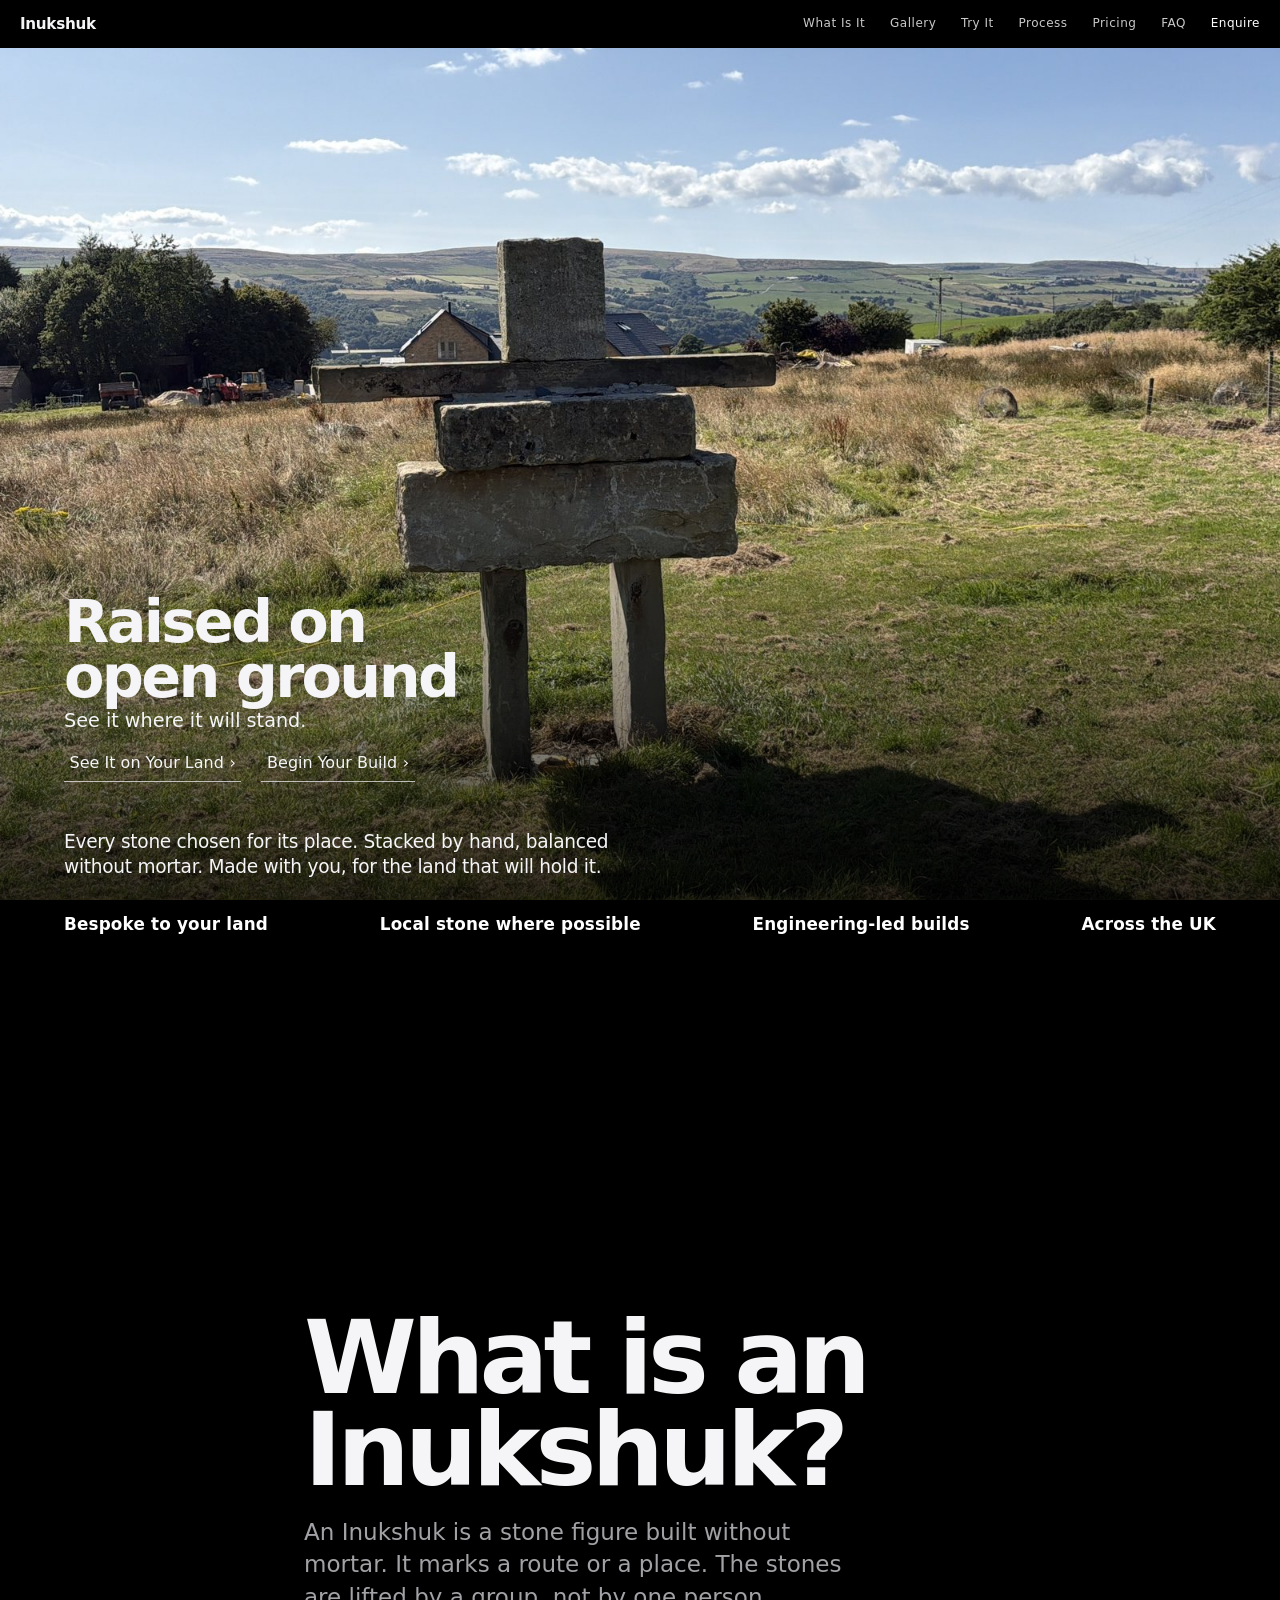
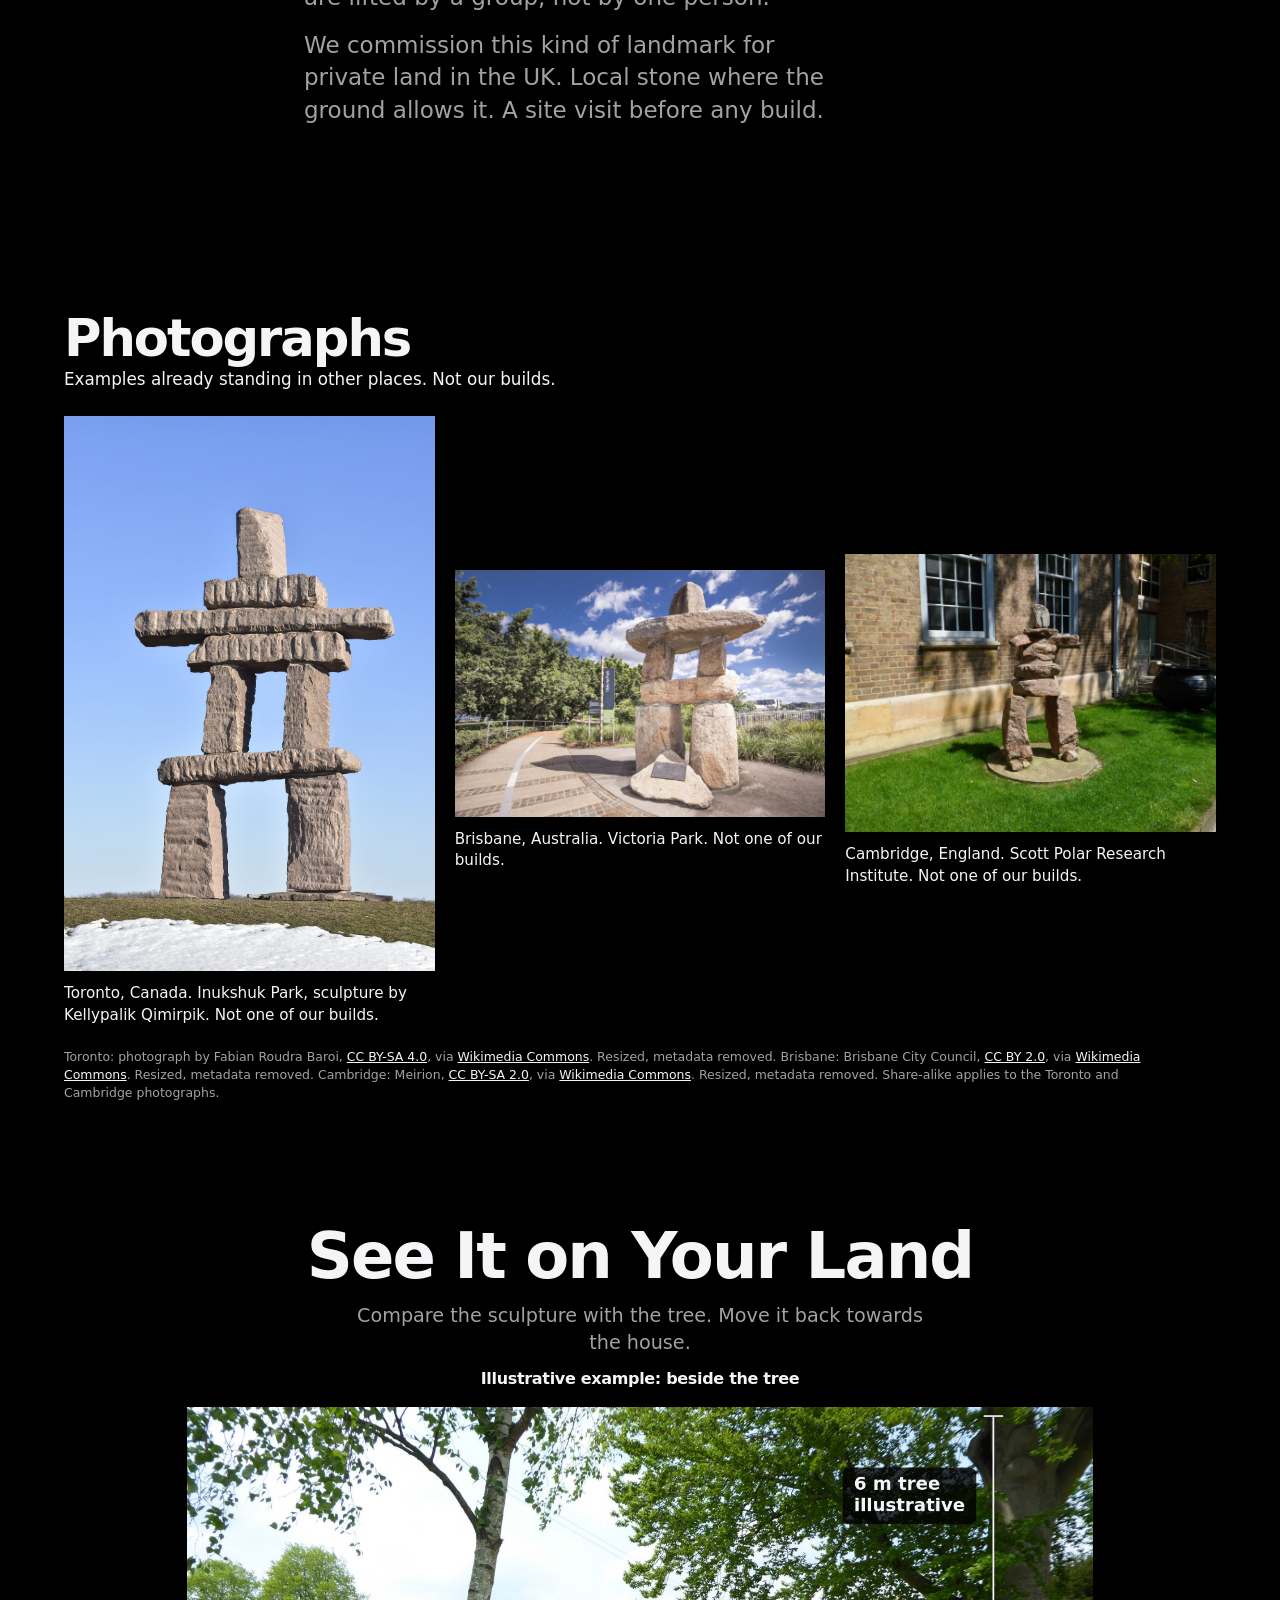
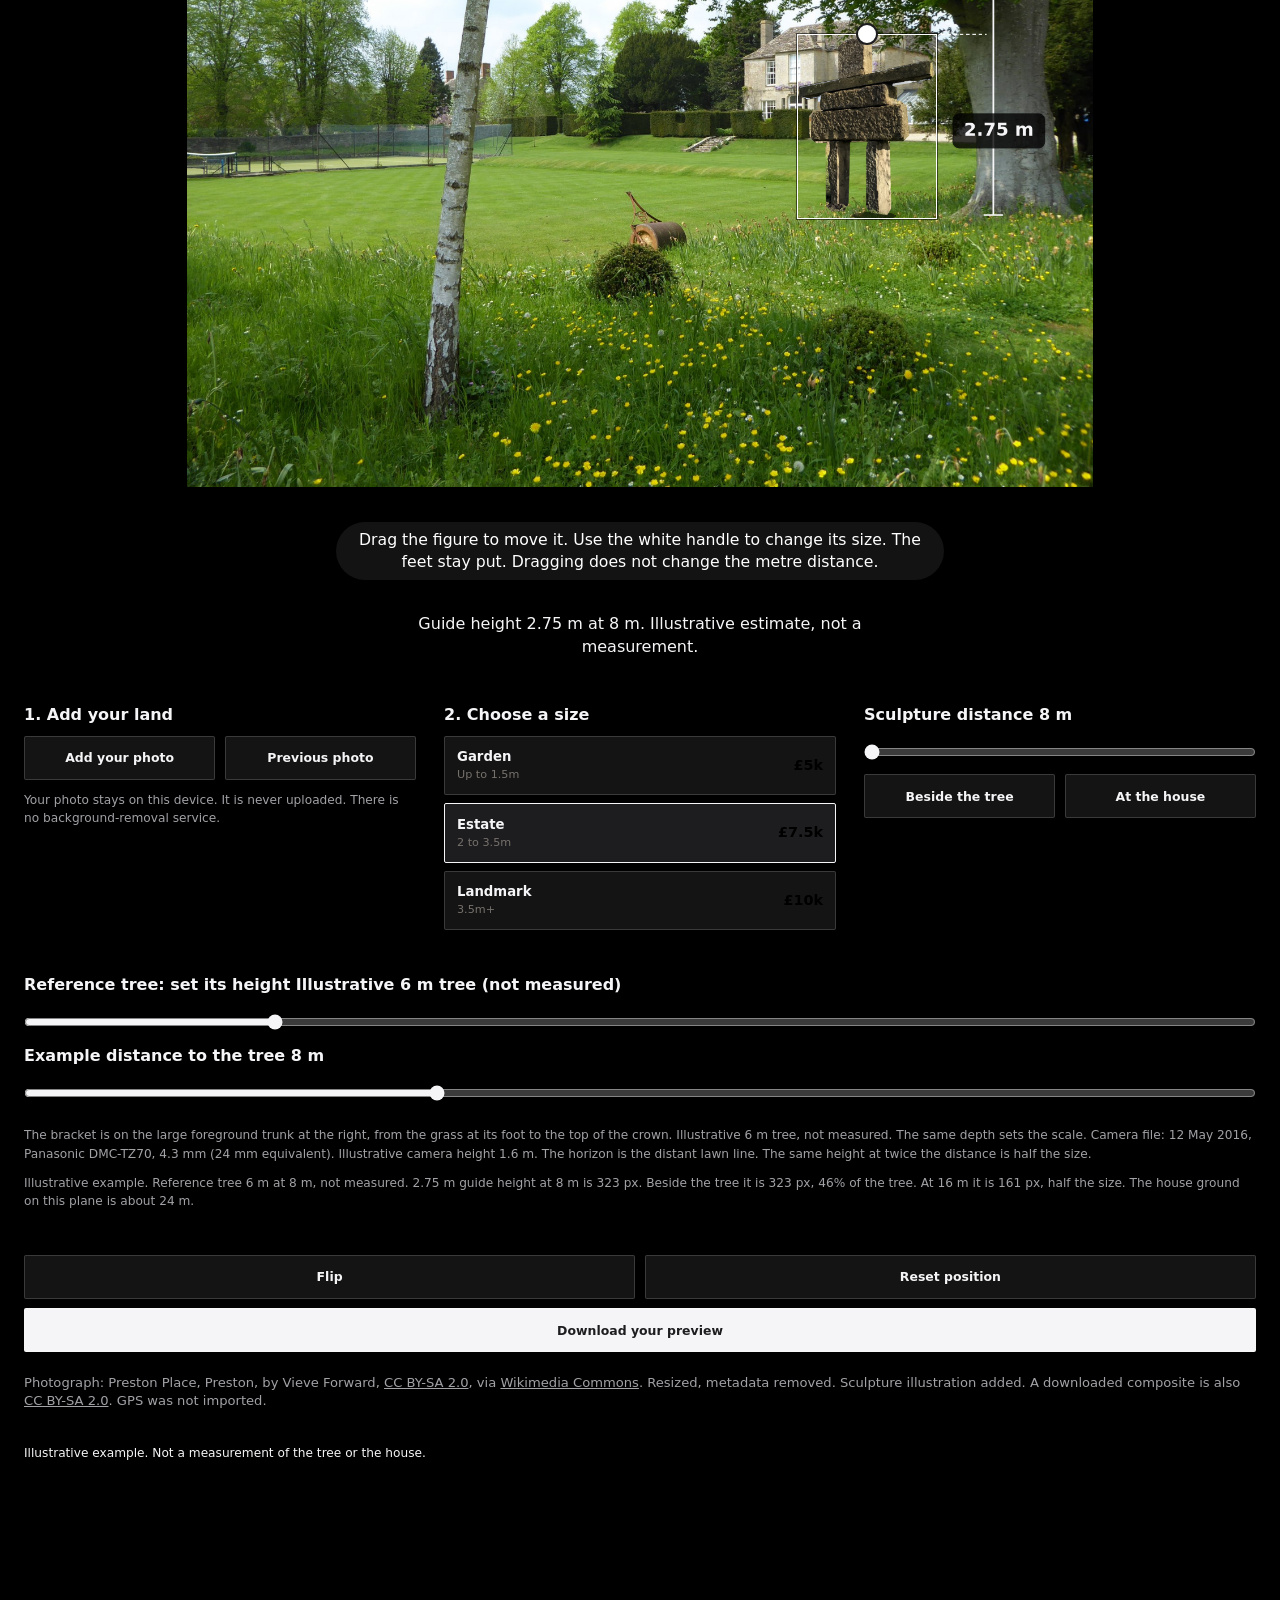
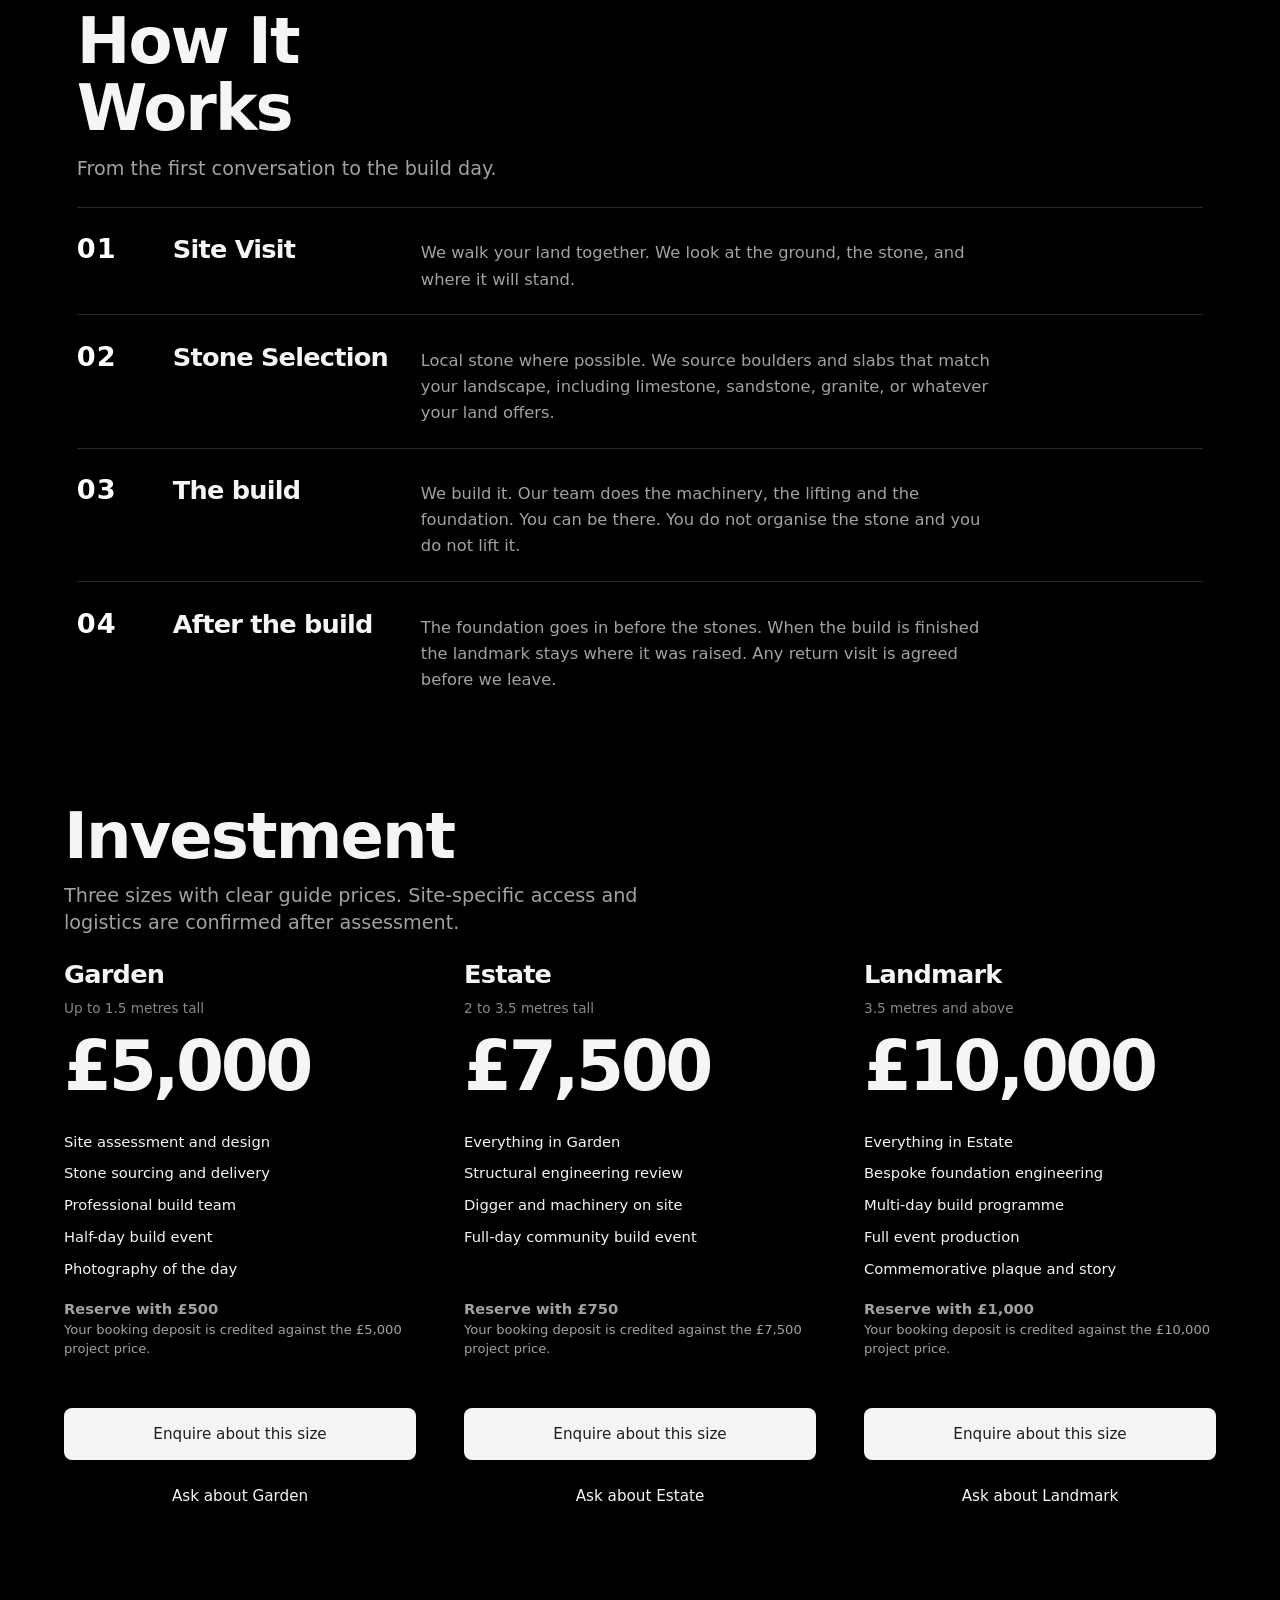
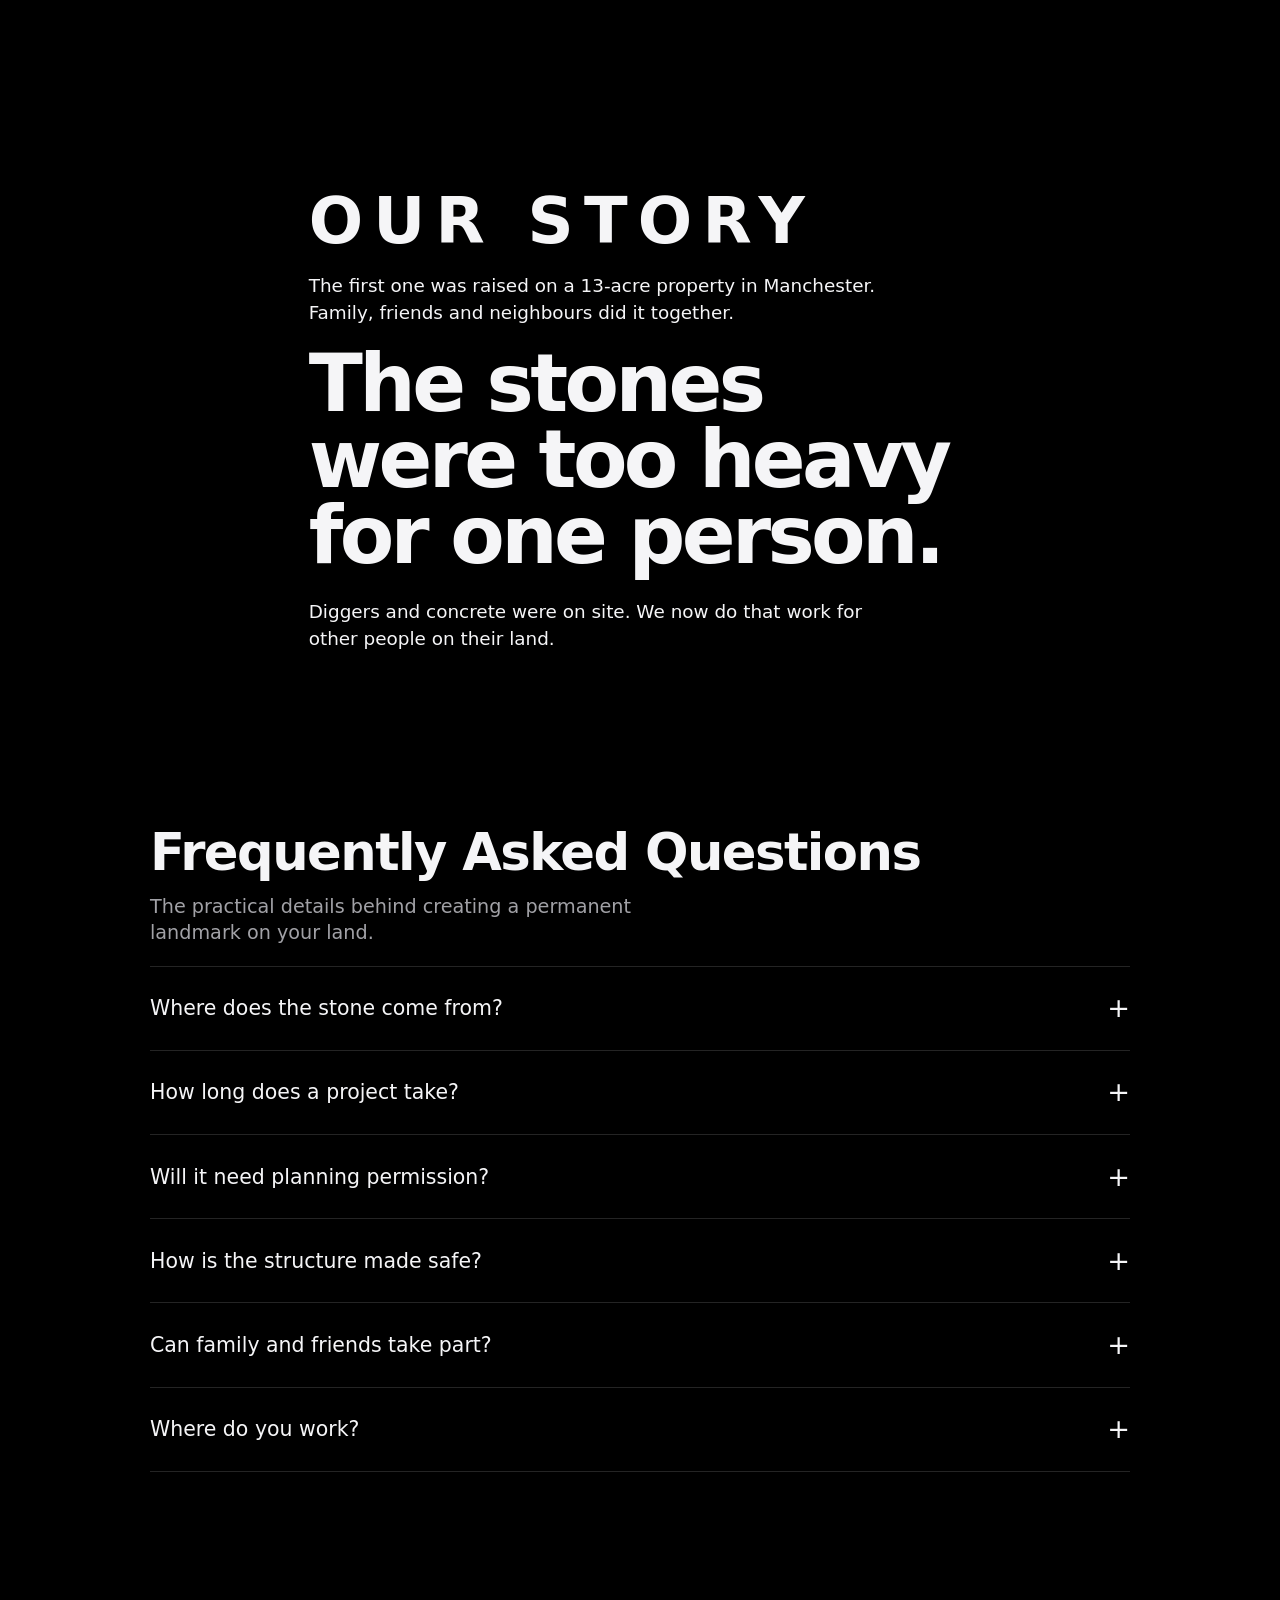
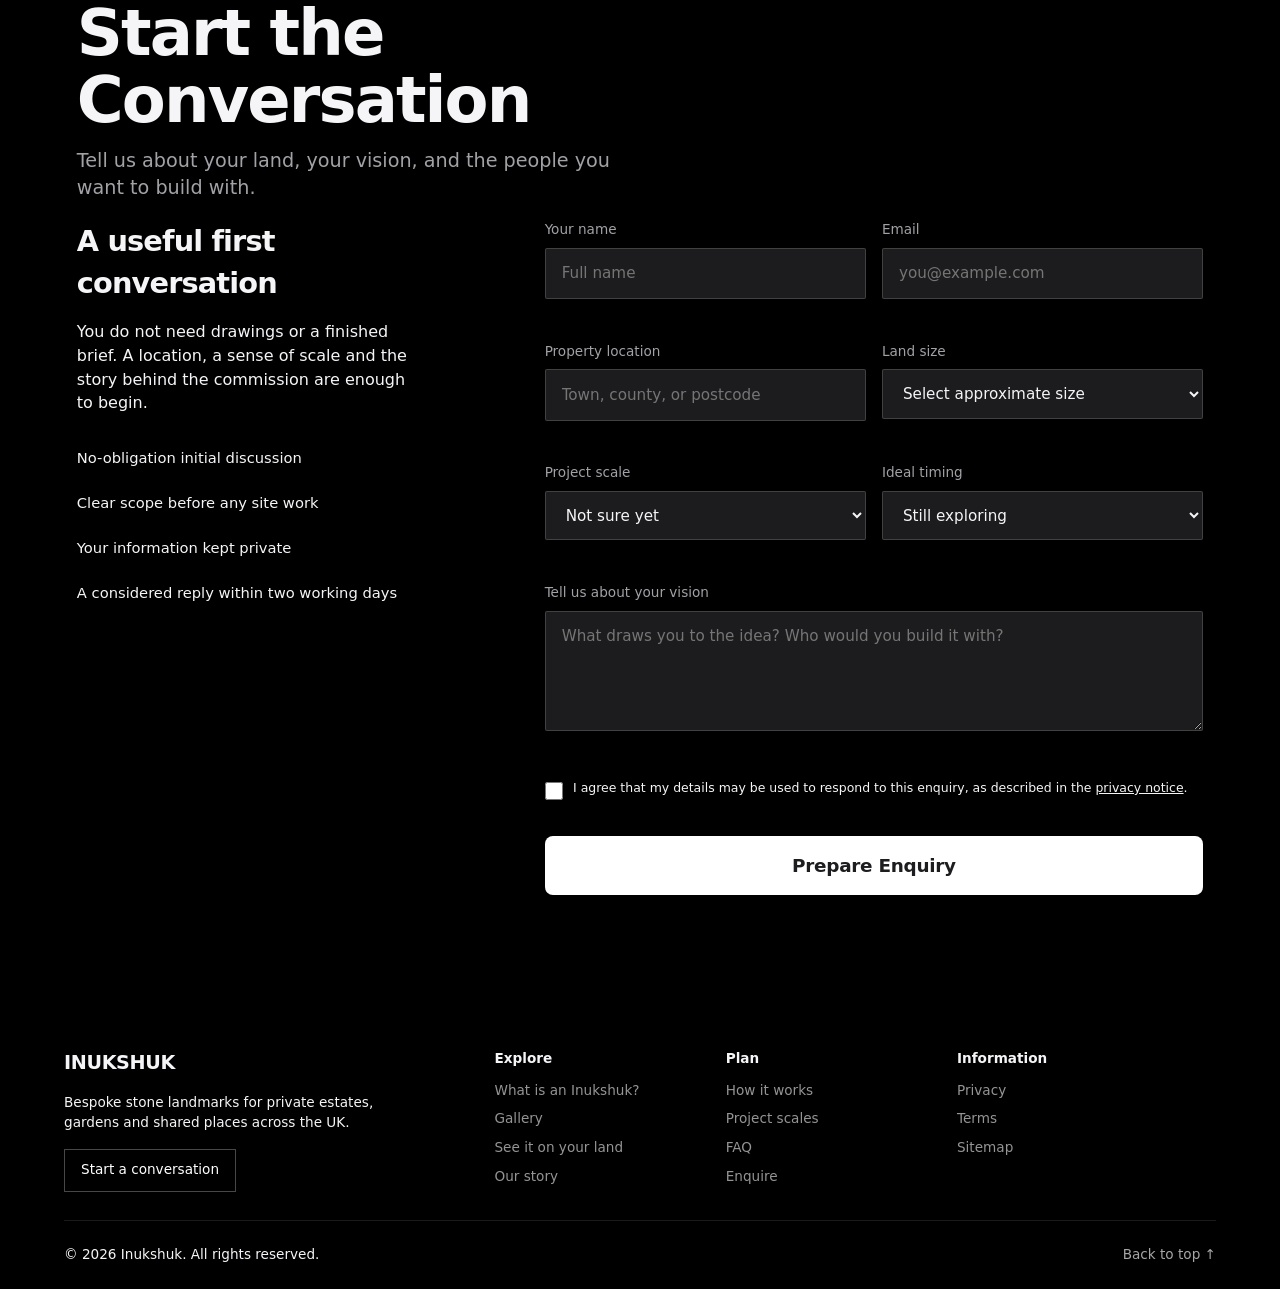
==== commit bbaedaa9: "Show three licensed examples and let the figure be placed by eye. The photograph section uses Toront" ====
--- a/legacy-static/index.html
+++ b/legacy-static/index.html
@@ -1162,95 +1162,61 @@
     }
     .gallery { padding: 0; background: #000; }
     .gallery-stage {
-      display: grid;
-      grid-template-columns: minmax(16rem, 0.9fr) auto;
-      gap: 1.5rem 4rem;
-      align-items: end;
+      display: block;
       height: auto;
       min-height: 0;
-      padding: 4.5rem clamp(1.5rem, 6vw, 5.5rem);
+      padding: 4rem clamp(1.25rem, 5vw, 4rem) 3rem;
       background: #000;
-      position: relative;
-    }
-    .gallery-intro {
-      position: static;
-      top: auto;
-      right: auto;
-      bottom: auto;
-      left: auto;
-      max-width: 28rem;
-      padding: 0 0 0.5rem;
-      z-index: auto;
-    }
-    .gallery .section-title {
-      color: #f5f5f7;
-      font-size: clamp(2.4rem, 4vw, 3.6rem);
-      line-height: 0.96;
-      max-width: 12ch;
-      text-shadow: none;
-    }
-    .gallery .section-subtitle { color: #f5f5f7; max-width: 28ch; margin: 0; }
-    .photo-grid, .photo-card, .photo-card button { width: auto; height: auto; min-height: 0; }
-    .photo-card { margin: 0; }
-    .photo-card button { display: block; padding: 0; background: transparent; }
+    }
+    .gallery-intro { position: static; max-width: 40rem; padding: 0 0 1.5rem; }
+    .gallery .section-title { color: #f5f5f7; font-size: clamp(2.4rem, 4vw, 3.6rem); text-shadow: none; }
+    .gallery .section-subtitle { color: #f5f5f7; max-width: 42rem; margin: 0; }
+    .photo-grid { display: grid; grid-template-columns: repeat(3, minmax(0, 1fr)); gap: 1.25rem; width: 100%; }
+    .photo-card, .photo-card button { width: 100%; height: auto; min-height: 0; margin: 0; }
+    .photo-card button { display: block; padding: 0; background: #111; }
     .photo-card img, .photo-card.wide img {
       display: block;
-      width: auto;
-      height: min(74vh, 780px);
-      max-width: min(42vw, 480px);
-      max-height: none;
-      margin: 0;
+      width: 100%;
+      height: auto;
+      max-width: 100%;
+      max-height: 70vh;
+      margin: 0 auto;
       object-fit: contain;
       object-position: center center;
+      background: #111;
     }
     .photo-card figcaption {
       position: static;
       display: block;
-      left: auto;
-      right: auto;
-      bottom: auto;
       width: auto;
-      max-width: 36ch;
-      height: auto;
-      margin: 0.85rem 0 0;
+      max-width: none;
+      margin: 0.75rem 0 0;
       padding: 0;
-      overflow: visible;
       background: transparent;
       color: #f5f5f7;
-      font-size: 1.05rem;
+      font-size: 0.95rem;
       line-height: 1.4;
       text-align: left;
     }
+    .gallery-credits { margin: 1.4rem 0 0; color: #a1a1a6; font-size: 0.78rem; line-height: 1.45; max-width: 70rem; }
+    .gallery-credits a { color: #f5f5f7; }
+    .viz-handles { position: absolute; inset: 0; pointer-events: none; }
+    .viz-box { position: absolute; border: 1.5px solid #fff; box-shadow: 0 0 0 1px rgba(0,0,0,0.55); pointer-events: auto; cursor: move; }
+    .viz-resize {
+      position: absolute; width: 22px; height: 22px; margin-left: -11px; margin-top: -11px;
+      border-radius: 50%; border: 2px solid #1d1d1f; background: #fff; pointer-events: auto; cursor: ns-resize;
+    }
+    input[type="range"] { width: 100%; height: 32px; accent-color: #f5f5f7; }
+    .trust-list li { color: #fff; font-weight: 600; font-size: 1.05rem; }
+    .step-number { color: #fff; font-weight: 700; font-size: 1.7rem; letter-spacing: 0.04em; }
+    .story .section-title { font-weight: 600; font-size: clamp(2.8rem, 5vw, 4.6rem); color: #f5f5f7; }
+    .story-content p { font-size: 1.15rem; color: #f5f5f7; }
+    .upload-grid { grid-template-columns: 1fr 1fr; }
     @media (max-width: 800px) {
-      .gallery-stage {
-        display: flex;
-        flex-direction: column;
-        align-items: stretch;
-        gap: 0.85rem;
-        padding: 2.5rem 1.15rem 1.75rem;
-      }
-      .gallery-intro { position: static; max-width: none; padding: 0; }
-      .gallery .section-title { font-size: 2.4rem; }
-      .photo-grid, .photo-card, .photo-card button { width: 100%; }
-      .photo-card { display: flex; flex-direction: column; }
-      .photo-card button { order: 0; }
-      .photo-card img, .photo-card.wide img {
-        width: 100%;
-        height: auto;
-        max-width: 100%;
-        max-height: none;
-        object-fit: contain;
-        object-position: center center;
-      }
-      .photo-card figcaption {
-        order: -1;
-        position: static;
-        max-width: none;
-        margin: 0 0 0.85rem;
-        padding: 0;
-        background: transparent;
-        color: #f5f5f7;
-      }
+      .gallery-stage { padding: 2.5rem 1.15rem 1.75rem; }
+      .photo-grid { grid-template-columns: 1fr; gap: 1.75rem; }
+      .photo-card img, .photo-card.wide img { max-height: none; }
+      .gallery-intro { position: static; }
     }
   </style>
 </head>
@@ -1309,10 +1275,9 @@
     <div class="container">
       <div class="what-is-grid">
         <div class="what-is-text">
-          <h3>What is an inuksuk?</h3>
-          <p>An <em class="inuktitut">inuksuk</em> is a stone figure built without mortar by Inuit in the Arctic. It marks a route or a place. The stones are lifted by a group, not by one person.</p>
-          <p>We commission the same kind of landmark for private land in the UK. Local stone where the ground allows it. A site visit before any build.</p>
-          <p class="origin-badge"><em class="inuktitut">inuksuk</em>. <em class="inuktitut">Inuktitut</em> for a figure in the likeness of a person.</p>
+          <h3>What is an Inukshuk?</h3>
+          <p>An Inukshuk is a stone figure built without mortar. It marks a route or a place. The stones are lifted by a group, not by one person.</p>
+          <p>We commission this kind of landmark for private land in the UK. Local stone where the ground allows it. A site visit before any build.</p>
         </div>
       </div>
     </div>
@@ -1322,14 +1287,29 @@
     <div class="gallery-stage">
       <div class="gallery-intro">
         <h2 class="section-title">Photographs</h2>
-        <p class="section-subtitle">The first landmark, in the weather it was built in.</p>
+        <p class="section-subtitle">Examples already standing in other places. Not our builds.</p>
       </div>
-      <figure class="photo-card">
-        <button type="button" class="gallery-open" data-gallery-index="0" aria-label="Open the summer photograph">
-          <img src="assets/gallery/summer-landmark.jpg" alt="Stone landmark in summer grass, the whole figure from head to feet, with a young tree to its right" width="1125" height="2000" loading="lazy" decoding="async">
-        </button>
-        <figcaption>Later in the summer, the same figure, with a young tree to its right.</figcaption>
-      </figure>
+      <div class="photo-grid">
+        <figure class="photo-card">
+          <button type="button" class="gallery-open" data-gallery-index="0" aria-label="Open the Toronto photograph">
+            <img src="assets/gallery/example-toronto.jpg" alt="Stone Inukshuk at Inukshuk Park in Toronto, head and feet in frame" width="1067" height="1600" loading="lazy" decoding="async">
+          </button>
+          <figcaption>Toronto, Canada. Inukshuk Park, sculpture by Kellypalik Qimirpik. Not one of our builds.</figcaption>
+        </figure>
+        <figure class="photo-card">
+          <button type="button" class="gallery-open" data-gallery-index="1" aria-label="Open the Brisbane photograph">
+            <img src="assets/gallery/example-brisbane.jpg" alt="Stone Inukshuk at Victoria Park in Brisbane, head and feet in frame" width="1600" height="1067" loading="lazy" decoding="async">
+          </button>
+          <figcaption>Brisbane, Australia. Victoria Park. Not one of our builds.</figcaption>
+        </figure>
+        <figure class="photo-card">
+          <button type="button" class="gallery-open" data-gallery-index="2" aria-label="Open the Cambridge photograph">
+            <img src="assets/gallery/example-cambridge.jpg" alt="Stone Inukshuk outside the Scott Polar Research Institute in Cambridge, head and feet in frame" width="1600" height="1200" loading="lazy" decoding="async">
+          </button>
+          <figcaption>Cambridge, England. Scott Polar Research Institute. Not one of our builds.</figcaption>
+        </figure>
+      </div>
+      <p class="gallery-credits">Toronto: photograph by Fabian Roudra Baroi, <a href="https://creativecommons.org/licenses/by-sa/4.0/">CC BY-SA 4.0</a>, via <a href="https://commons.wikimedia.org/wiki/File:Inukshuk_Park_05.jpg">Wikimedia Commons</a>. Resized, metadata removed. Brisbane: Brisbane City Council, <a href="https://creativecommons.org/licenses/by/2.0/">CC BY 2.0</a>, via <a href="https://commons.wikimedia.org/wiki/File:%27INUKSHUK%27_by_Inuit_people_of_Northwest_Territories_of_Canada_(40551297444).jpg">Wikimedia Commons</a>. Resized, metadata removed. Cambridge: Meirion, <a href="https://creativecommons.org/licenses/by-sa/2.0/">CC BY-SA 2.0</a>, via <a href="https://commons.wikimedia.org/wiki/File:Inukshuk_-_Scott_Polar_Research_Institute,_Cambridge_(geograph_2994484).jpg">Wikimedia Commons</a>. Resized, metadata removed. Share-alike applies to the Toronto and Cambridge photographs.</p>
     </div>
   </section>
 
@@ -1337,7 +1317,7 @@
     <div class="lightbox-frame">
       <button class="lightbox-close" type="button" aria-label="Close image viewer">&times;</button>
       <button class="lightbox-nav lightbox-prev" type="button" aria-label="Previous photograph">&#8249;</button>
-      <img id="lightbox-image" src="assets/gallery/summer-landmark.jpg" alt="">
+      <img id="lightbox-image" src="assets/gallery/example-toronto.jpg" alt="">
       <button class="lightbox-nav lightbox-next" type="button" aria-label="Next photograph">&#8250;</button>
       <p class="lightbox-caption" id="lightbox-caption"></p>
     </div>
@@ -1350,18 +1330,21 @@
       <p class="viz-output-title" id="viz-title">Illustrative example: beside the tree</p>
       <div class="visualizer-shell">
         <div class="viz-stage" id="viz-stage">
-          <canvas id="viz-canvas" width="1600" height="1200" role="img" tabindex="0" aria-label="Illustrative example. The height bracket is on the large foreground trunk at the right, from the grass at its foot to the top of the crown. The sculpture starts beside that trunk. The white birch on the left is not the reference. It is not a measurement."></canvas>
+          <canvas id="viz-canvas" width="1600" height="1200" role="img" tabindex="0" aria-label="Illustrative example. Drag the figure to move it. Use the handle to change its size. The metres are an estimate, not a measurement."></canvas>
+          <div class="viz-handles" id="viz-handles">
+            <div class="viz-box" id="viz-box"></div>
+            <button class="viz-resize" id="viz-resize" type="button" aria-label="Resize the figure from the top. The feet stay put."></button>
+          </div>
         </div>
-        <p class="viz-tip" id="viz-tip">Drag the base across the ground or back towards the house. Its height follows the distance.</p>
+        <p class="viz-tip" id="viz-tip">Drag the figure to move it. Use the white handle to change its size. The feet stay put. Dragging does not change the metre distance.</p>
         <p class="viz-guide" id="viz-guide" hidden></p>
         <aside class="viz-controls" aria-label="Preview controls">
           <div class="viz-control">
             <span class="viz-control-title">1. Add your land</span>
             <div class="upload-grid">
-              <label class="upload-action" for="camera-input">Take a photo</label>
-              <label class="upload-action" for="photo-input">Choose a photo</label>
+              <label class="upload-action" for="photo-input">Add your photo</label>
+              <button class="viz-button" id="prev-photo" type="button" disabled>Previous photo</button>
             </div>
-            <input class="visually-hidden" id="camera-input" type="file" accept="image/*" capture="environment">
             <input class="visually-hidden" id="photo-input" type="file" accept="image/*">
             <p class="privacy-note">Your photo stays on this device. It is never uploaded. There is no background-removal service.</p>
           </div>
@@ -1403,7 +1386,7 @@
             <button class="viz-button" id="reset-btn" type="button">Reset position</button>
             <button class="viz-button primary" id="download-btn" type="button">Download your preview</button>
           </div>
-          <p class="viz-credit">Photograph: Preston Place, Preston, by Vieve Forward, <a href="https://creativecommons.org/licenses/by-sa/2.0/">CC BY-SA 2.0</a>, via <a href="https://commons.wikimedia.org/wiki/File:Preston_Place,_Preston_-_geograph.org.uk_-_4948421.jpg">Wikimedia Commons</a>. Resized, metadata removed; sculpture illustration added. A downloaded composite is also <a href="https://creativecommons.org/licenses/by-sa/2.0/">CC BY-SA 2.0</a>. This is not an endorsement by the photographer. GPS was not imported.</p>
+          <p class="viz-credit">Photograph: Preston Place, Preston, by Vieve Forward, <a href="https://creativecommons.org/licenses/by-sa/2.0/">CC BY-SA 2.0</a>, via <a href="https://commons.wikimedia.org/wiki/File:Preston_Place,_Preston_-_geograph.org.uk_-_4948421.jpg">Wikimedia Commons</a>. Resized, metadata removed. Sculpture illustration added. A downloaded composite is also <a href="https://creativecommons.org/licenses/by-sa/2.0/">CC BY-SA 2.0</a>. GPS was not imported.</p>
           <p class="viz-status" id="viz-status" role="status">Illustrative example. Not a measurement of the tree or the house.</p>
         </aside>
       </div>
@@ -1418,7 +1401,7 @@
         <div class="step">
           <div class="step-number">01</div>
           <h4>Site Visit</h4>
-          <p>We walk your land together. Assess the terrain, identify natural stone sources, and choose the perfect location for your Inukshuk.</p>
+          <p>We walk your land together. We look at the ground, the stone, and where it will stand.</p>
         </div>
         <div class="step">
           <div class="step-number">02</div>
@@ -1427,13 +1410,13 @@
         </div>
         <div class="step">
           <div class="step-number">03</div>
-          <h4>The Build Day</h4>
-          <p>This is the event. Friends, family, neighbours. Diggers, concrete foundations, and heavy lifting. Your people build your monument together.</p>
+          <h4>The build</h4>
+          <p>We build it. Our team does the machinery, the lifting and the foundation. You can be there. You do not organise the stone and you do not lift it.</p>
         </div>
         <div class="step">
           <div class="step-number">04</div>
           <h4>After the build</h4>
-          <p>A foundation is set before the stones go up. The landmark stays where it is raised.</p>
+          <p>The foundation goes in before the stones. When the build is finished the landmark stays where it was raised. Any return visit is agreed before we leave.</p>
         </div>
       </div>
     </div>
@@ -1457,7 +1440,7 @@
           </ul>
           <p class="deposit-note"><strong>Reserve with £500</strong>Your booking deposit is credited against the £5,000 project price.</p>
           <div class="price-actions">
-            <div class="shopify-buy-slot" id="shopify-buy-garden"><span class="checkout-loading">Loading secure checkout...</span></div>
+            <div class="shopify-buy-slot" id="shopify-buy-garden"><span class="checkout-loading">Online checkout is not switched on.</span></div>
             <button class="price-btn secondary package-enquire" type="button" data-package="Garden">Ask about Garden</button>
           </div>
         </div>
@@ -1473,7 +1456,7 @@
           </ul>
           <p class="deposit-note"><strong>Reserve with £750</strong>Your booking deposit is credited against the £7,500 project price.</p>
           <div class="price-actions">
-            <div class="shopify-buy-slot" id="shopify-buy-estate"><span class="checkout-loading">Loading secure checkout...</span></div>
+            <div class="shopify-buy-slot" id="shopify-buy-estate"><span class="checkout-loading">Online checkout is not switched on.</span></div>
             <button class="price-btn secondary package-enquire" type="button" data-package="Estate">Ask about Estate</button>
           </div>
         </div>
@@ -1490,7 +1473,7 @@
           </ul>
           <p class="deposit-note"><strong>Reserve with £1,000</strong>Your booking deposit is credited against the £10,000 project price.</p>
           <div class="price-actions">
-            <div class="shopify-buy-slot" id="shopify-buy-landmark"><span class="checkout-loading">Loading secure checkout...</span></div>
+            <div class="shopify-buy-slot" id="shopify-buy-landmark"><span class="checkout-loading">Online checkout is not switched on.</span></div>
             <button class="price-btn secondary package-enquire" type="button" data-package="Landmark">Ask about Landmark</button>
           </div>
         </div>
@@ -1502,10 +1485,9 @@
     <div class="container">
       <h2 class="section-title">Our Story</h2>
       <div class="story-content">
-        <p>It started on a 13-acre property in Manchester. A family, their friends, and their neighbours decided to build something that would stand long after they were gone.</p>
-        <p class="highlight">"The stones were too heavy for one person. That was the whole point."</p>
-        <p>With diggers, concrete, and a lot of determination, they raised an Inukshuk on their land. The day became something none of them expected. It was not a construction project, but a shared experience that drew people closer together.</p>
-        <p>That first build proved something: the act of building together creates something more powerful than the structure itself. Now we help others create that same experience on their own land.</p>
+        <p>The first one was raised on a 13-acre property in Manchester. Family, friends and neighbours did it together.</p>
+        <p class="highlight">The stones were too heavy for one person.</p>
+        <p>Diggers and concrete were on site. We now do that work for other people on their land.</p>
       </div>
     </div>
   </section>
@@ -1517,7 +1499,7 @@
       <div class="faq-list">
         <details>
           <summary>Where does the stone come from?</summary>
-          <div class="faq-answer"><p>We prioritise stone that belongs visually and geologically to the setting. Where suitable material exists on your land, we assess it first; otherwise we source from an appropriate local quarry or reclaimed supply.</p></div>
+          <div class="faq-answer"><p>We look for stone that belongs to the setting. Where suitable material is on your land, we assess it first. If not, we source from a local quarry or a reclaimed supply.</p></div>
         </details>
         <details>
           <summary>How long does a project take?</summary>
@@ -1533,7 +1515,7 @@
         </details>
         <details>
           <summary>Can family and friends take part?</summary>
-          <div class="faq-answer"><p>Yes. Participation is central to the experience. The professional team manages machinery, lifting and safety while creating meaningful, supervised ways for your group to help raise the landmark.</p></div>
+          <div class="faq-answer"><p>Yes. Our team manages the machinery, the lifting and the safety. People can help where it is safe.</p></div>
         </details>
         <details>
           <summary>Where do you work?</summary>
@@ -1928,8 +1910,8 @@
       const status = document.getElementById('viz-status');
       const math = document.getElementById('viz-math');
       const sizeInputs = [...document.querySelectorAll('input[name="visual-size"]')];
-      const cameraInput = document.getElementById('camera-input');
       const photoInput = document.getElementById('photo-input');
+      const prevPhoto = document.getElementById('prev-photo');
       const flipButton = document.getElementById('flip-btn');
       const resetButton = document.getElementById('reset-btn');
       const downloadButton = document.getElementById('download-btn');
@@ -1966,7 +1948,12 @@
       let distanceM = DEFAULT_TREE_D;
       let meters = Number(sizeInputs.find(input => input.checked).dataset.meters);
       let x = 0;
+      let footY = 0;
+      let pixelHeight = 0;
+      let freeSize = false;
       let userMoved = false;
+      let dragMode = 'move';
+      const photoHistory = [];
       let landRect = { x: 0, y: 0, w: canvas.width, h: canvas.height };
       const clamp = (value, min, max) => Math.min(max, Math.max(min, value));
       function displayedWidth() {
@@ -2085,7 +2072,7 @@
         const match = raw.match(/https?:\/\/raw\.githubusercontent\.com\/([^/]+)\/([^/]+)\/([^/]+)\/(.*)$/);
         if (!match) return relative;
         const dir = match[4].replace(/[^/]*$/, '');
-        return 'https://cdn.jsdelivr.net/gh/' + match[1] + '/' + match[2] + '@' + match[3] + '/' + dir + relative;
+        return 'https://raw.githubusercontent.com/' + match[1] + '/' + match[2] + '/' + match[3] + '/' + dir + relative;
       }
 
       function fitRect(image) {
@@ -2126,10 +2113,13 @@
       }
       function limitX(value, drawWidth) {
         const half = drawWidth / 2;
-        const minX = landRect.x + landRect.w * 0.34 + half;
-        const maxX = landRect.x + landRect.w * TRUNK_LEFT - 20 - half;
+        const minX = landRect.x + half + 8;
+        const maxX = landRect.x + landRect.w - half - 8;
         if (maxX < minX) return (minX + maxX) / 2;
         return clamp(value, minX, maxX);
+      }
+      function limitFoot(value) {
+        return clamp(value, landRect.y + 24, landRect.y + landRect.h - 8);
       }
 
       function syncDistanceRange() {
@@ -2195,7 +2185,7 @@
           : 'Your photograph has no known scale. These metres are the illustrative example until you edit them.';
         const title = document.getElementById('viz-title');
         const beside = Math.abs(distanceM - treeDistanceM) < 1;
-        if (title) title.textContent = beside ? 'Illustrative example: beside the tree' : 'Illustrative example: toward the house';
+        if (title) title.textContent = (freeSize || userMoved) ? 'Placed on the picture' : 'Illustrative example: beside the tree';
         if (math) {
           math.textContent = mode + ' Reference tree ' + treeHeightM + ' m at ' + treeDistanceM + ' m, not measured. ' + meters + ' m guide height at ' + distanceM + ' m is ' + Math.round(drawHeight) + ' px. Beside the tree it is ' + Math.round(atTree) + ' px, ' + Math.round(100 * meters / treeHeightM) + '% of the tree. At ' + (distanceM * 2) + ' m it is ' + Math.round(doubled) + ' px, half the size. The house ground on this plane is about ' + Math.round(houseD) + ' m.';
         }
@@ -2207,14 +2197,10 @@
         canvas.dataset.doubled = String(Math.round(doubled));
         const guide = document.getElementById('viz-guide');
         if (guide) {
-          const onScreen = drawHeight * (displayedWidth() / canvas.width);
-          if (usingSample && onScreen < 150) {
-            guide.hidden = false;
-            guide.textContent = 'At ' + distanceM + ' m a ' + meters + ' m figure will look small. Illustrative estimate, not a measurement. Try Beside the tree to explore near scale.';
-          } else {
-            guide.hidden = true;
-            guide.textContent = '';
-          }
+          guide.hidden = false;
+          guide.textContent = freeSize
+            ? 'Sized by eye. Dragging does not change the metre distance. Not a measurement.'
+            : 'Guide height ' + meters + ' m at ' + distanceM + ' m. Illustrative estimate, not a measurement.';
         }
       }
 
@@ -2222,12 +2208,16 @@
         canvas._plates = [];
         landRect = (landPhoto.complete && landPhoto.naturalWidth) ? fitRect(landPhoto) : { x: 0, y: 0, w: canvas.width, h: canvas.height };
         syncDistanceRange();
-        const footY = footYForDistance(distanceM);
-        const drawHeight = apparentHeight(distanceM);
+        if (!freeSize || !pixelHeight) pixelHeight = apparentHeight(distanceM);
+        const drawHeight = pixelHeight;
         const ratio = sculpture.naturalWidth && sculpture.naturalHeight ? sculpture.naturalWidth / sculpture.naturalHeight : 0.76;
         const drawWidth = drawHeight * ratio;
-        if (!userMoved) x = besideCenter(drawWidth);
+        if (!userMoved) {
+          x = besideCenter(drawWidth);
+          footY = footYForDistance(distanceM);
+        }
         x = limitX(x, drawWidth);
+        footY = limitFoot(footY);
         ctx.clearRect(0, 0, canvas.width, canvas.height);
         ctx.imageSmoothingEnabled = true;
         ctx.imageSmoothingQuality = 'high';
@@ -2286,6 +2276,29 @@
         if (treeHeightReadout) treeHeightReadout.textContent = 'Illustrative ' + treeHeightM + ' m tree (not measured)';
         if (treeDistanceReadout) treeDistanceReadout.textContent = treeDistanceM + ' m';
         writeMath(drawHeight);
+        placeHandles(figure);
+        canvas.dataset.freeSize = String(freeSize);
+      }
+
+      function placeHandles(figure) {
+        const wrap = document.getElementById('viz-handles');
+        const box = document.getElementById('viz-box');
+        const handle = document.getElementById('viz-resize');
+        if (!wrap || !box || !handle || !figure) return;
+        const bounds = canvas.getBoundingClientRect();
+        const stageBounds = stage.getBoundingClientRect();
+        const sx = bounds.width / canvas.width;
+        const sy = bounds.height / canvas.height;
+        const left = bounds.left - stageBounds.left + figure.x * sx;
+        const top = bounds.top - stageBounds.top + figure.y * sy;
+        const w = (figure.x2 - figure.x) * sx;
+        const h = (figure.y2 - figure.y) * sy;
+        box.style.left = left + 'px';
+        box.style.top = top + 'px';
+        box.style.width = Math.max(8, w) + 'px';
+        box.style.height = Math.max(8, h) + 'px';
+        handle.style.left = (left + w / 2) + 'px';
+        handle.style.top = top + 'px';
       }
 
       function setDistance(value) {
@@ -2303,6 +2316,8 @@
         distanceM = DEFAULT_TREE_D;
         flipped = false;
         userMoved = false;
+        freeSize = false;
+        pixelHeight = 0;
         x = 0;
         if (treeHeightInput) treeHeightInput.value = String(DEFAULT_TREE_H);
         if (treeDistanceInput) treeDistanceInput.value = String(DEFAULT_TREE_D);
@@ -2326,20 +2341,47 @@
       let grabDy = 0;
       function placeAt(event) {
         const point = canvasPoint(event);
-        x = point.x - grabDx;
-        userMoved = true;
-        const foot = point.y - grabDy;
-        const minD = Math.round(treeDistanceM);
-        const maxD = Math.round(houseDistance());
-        distanceM = distanceForFoot(foot);
-        if (status && usingSample) {
-          if (distanceM >= maxD && foot < footYForDistance(maxD) - 6) {
-            status.textContent = 'Already at the house ground, about ' + maxD + ' m. Drag down to bring the figure closer. Illustrative, not a measurement.';
-          } else if (distanceM <= minD && foot > footYForDistance(minD) + 6) {
-            status.textContent = 'Already beside the tree, ' + minD + ' m. Drag up, toward the horizon, to move it back. Illustrative, not a measurement.';
-          }
+        if (dragMode === 'resize') {
+          pixelHeight = clamp(resizeStart.h + (resizeStart.y - point.y), 24, canvas.height * 0.92);
+          freeSize = true;
+          status.textContent = 'Sized by eye. The feet stay put. Not a measurement.';
+        } else {
+          x = point.x - grabDx;
+          footY = point.y - grabDy;
+          userMoved = true;
+          status.textContent = 'Moved on the picture. The metre distance stays ' + distanceM + ' m. Not a measurement.';
         }
         tip.classList.add('hidden');
+        draw();
+      }
+
+      function rememberPhoto() {
+        photoHistory.push({
+          landPhoto, usingSample, photoUrl, x, footY, pixelHeight, freeSize, userMoved, meters, distanceM, flipped
+        });
+        if (prevPhoto) prevPhoto.disabled = false;
+      }
+
+      function restorePhoto() {
+        const saved = photoHistory.pop();
+        if (!saved) return;
+        landPhoto = saved.landPhoto;
+        usingSample = saved.usingSample;
+        photoUrl = saved.photoUrl;
+        x = saved.x;
+        footY = saved.footY;
+        pixelHeight = saved.pixelHeight;
+        freeSize = saved.freeSize;
+        userMoved = saved.userMoved;
+        meters = saved.meters;
+        distanceM = saved.distanceM;
+        flipped = saved.flipped;
+        sizeInputs.forEach(input => { input.checked = Number(input.dataset.meters) === Number(meters); });
+        if (distanceInput) distanceInput.value = String(distanceM);
+        if (prevPhoto) prevPhoto.disabled = photoHistory.length === 0;
+        status.textContent = usingSample
+          ? 'Previous picture restored, with its placement. Illustrative example. Not a measurement.'
+          : 'Previous photo restored, with its placement. It stays on this device.';
         draw();
       }
 
@@ -2349,9 +2391,12 @@
           status.textContent = 'Please choose an image file.';
           return;
         }
-        if (photoUrl) URL.revokeObjectURL(photoUrl);
+        rememberPhoto();
         photoUrl = URL.createObjectURL(file);
         usingSample = false;
+        userMoved = false;
+        freeSize = false;
+        pixelHeight = 0;
         const visitorPhoto = new Image();
         visitorPhoto.onload = () => {
           landPhoto = visitorPhoto;
@@ -2363,36 +2408,87 @@
         visitorPhoto.src = photoUrl;
       }
 
-      [cameraInput, photoInput].forEach(input => {
-        input.addEventListener('change', event => {
-          loadPhoto(event.target.files && event.target.files[0]);
-          event.target.value = '';
-        });
+      photoInput.addEventListener('change', event => {
+        loadPhoto(event.target.files && event.target.files[0]);
+        event.target.value = '';
       });
-      canvas.addEventListener('pointerdown', event => {
+      if (prevPhoto) prevPhoto.addEventListener('click', restorePhoto);
+      let resizeStart = { y: 0, h: 0 };
+      function beginMove(event) {
         if (event.button != null && event.button !== 0) return;
+        dragMode = 'move';
         dragging = true;
         canvas.classList.add('dragging');
         const point = canvasPoint(event);
         grabDx = point.x - x;
-        grabDy = point.y - footYForDistance(distanceM);
-        try { canvas.setPointerCapture(event.pointerId); } catch (error) { /* Synthetic events have no capture. */ }
+        grabDy = point.y - footY;
+        try { event.currentTarget.setPointerCapture(event.pointerId); } catch (error) { /* Synthetic events have no capture. */ }
         event.preventDefault();
+      }
+      canvas.addEventListener('pointerdown', beginMove);
+      document.getElementById('viz-box').addEventListener('pointerdown', beginMove);
+      document.getElementById('viz-resize').addEventListener('pointerdown', event => {
+        if (event.button != null && event.button !== 0) return;
+        dragMode = 'resize';
+        dragging = true;
+        resizeStart = { y: canvasPoint(event).y, h: pixelHeight || apparentHeight(distanceM) };
+        try { event.currentTarget.setPointerCapture(event.pointerId); } catch (error) { /* Synthetic events have no capture. */ }
+        event.preventDefault();
+        event.stopPropagation();
       });
-      canvas.addEventListener('pointermove', event => {
+      function movePointer(event) {
         if (!dragging) return;
         placeAt(event);
         event.preventDefault();
-      });
+      }
+      canvas.addEventListener('pointermove', movePointer);
+      document.getElementById('viz-box').addEventListener('pointermove', movePointer);
+      document.getElementById('viz-resize').addEventListener('pointermove', movePointer);
       const stopDragging = event => {
         dragging = false;
+        dragMode = 'move';
         canvas.classList.remove('dragging');
         try {
-          if (canvas.hasPointerCapture(event.pointerId)) canvas.releasePointerCapture(event.pointerId);
+          if (event.currentTarget && event.currentTarget.hasPointerCapture && event.currentTarget.hasPointerCapture(event.pointerId)) {
+            event.currentTarget.releasePointerCapture(event.pointerId);
+          }
         } catch (error) { /* The pointer may already be released. */ }
       };
       canvas.addEventListener('pointerup', stopDragging);
       canvas.addEventListener('pointercancel', stopDragging);
+      const activePointers = new Map();
+      let pinchStart = null;
+      function pinchDistance() {
+        const pts = [...activePointers.values()];
+        if (pts.length < 2) return 0;
+        return Math.hypot(pts[0].x - pts[1].x, pts[0].y - pts[1].y);
+      }
+      stage.addEventListener('pointerdown', event => {
+        activePointers.set(event.pointerId, { x: event.clientX, y: event.clientY });
+        if (activePointers.size === 2) {
+          dragging = false;
+          pinchStart = { dist: Math.max(1, pinchDistance()), h: pixelHeight || apparentHeight(distanceM) };
+        }
+      });
+      stage.addEventListener('pointermove', event => {
+        if (!activePointers.has(event.pointerId) || !pinchStart) return;
+        activePointers.set(event.pointerId, { x: event.clientX, y: event.clientY });
+        if (activePointers.size < 2) return;
+        pixelHeight = clamp(pinchStart.h * (pinchDistance() / pinchStart.dist), 24, canvas.height * 0.92);
+        freeSize = true;
+        status.textContent = 'Sized by eye. The feet stay put. Not a measurement.';
+        draw();
+      });
+      const endPinch = event => {
+        activePointers.delete(event.pointerId);
+        if (activePointers.size < 2) pinchStart = null;
+      };
+      stage.addEventListener('pointerup', endPinch);
+      stage.addEventListener('pointercancel', endPinch);
+      document.getElementById('viz-box').addEventListener('pointerup', stopDragging);
+      document.getElementById('viz-resize').addEventListener('pointerup', stopDragging);
+      document.getElementById('viz-box').addEventListener('pointercancel', stopDragging);
+      document.getElementById('viz-resize').addEventListener('pointercancel', stopDragging);
       canvas.addEventListener('keydown', event => {
         const step = event.shiftKey ? 4 : 1;
         if (event.key === 'ArrowLeft') { x -= event.shiftKey ? 40 : 12; userMoved = true; }
@@ -2408,7 +2504,9 @@
         input.addEventListener('change', () => {
           if (!input.checked) return;
           meters = Number(input.dataset.meters);
-          status.textContent = input.value + ' guide height selected. Illustrative example, not a measurement.';
+          freeSize = false;
+          pixelHeight = 0;
+          status.textContent = input.value + ' guide height selected. Illustrative estimate, not a measurement.';
           tip.classList.add('hidden');
           draw();
         });
@@ -2426,7 +2524,7 @@
           'Photograph: Preston Place, Preston, by Vieve Forward, CC BY-SA 2.0, via Wikimedia Commons.',
           'https://commons.wikimedia.org/wiki/File:Preston_Place,_Preston_-_geograph.org.uk_-_4948421.jpg',
           'https://creativecommons.org/licenses/by-sa/2.0/',
-          'Resized, metadata removed; sculpture illustration added. Not an endorsement.',
+          'Resized, metadata removed. Sculpture illustration added.',
           'A downloaded composite is also CC BY-SA 2.0. GPS was not imported.'
         ];
       }
@@ -2578,16 +2676,7 @@
         }).catch(showCheckoutError);
       }
 
-      if (window.ShopifyBuy && window.ShopifyBuy.UI) {
-        createCheckoutButtons();
-      } else {
-        const script = document.createElement('script');
-        script.async = true;
-        script.src = '';
-        script.onload = createCheckoutButtons;
-        script.onerror = showCheckoutError;
-        document.head.appendChild(script);
-      }
+      showCheckoutError();
     })();
   </script>
 
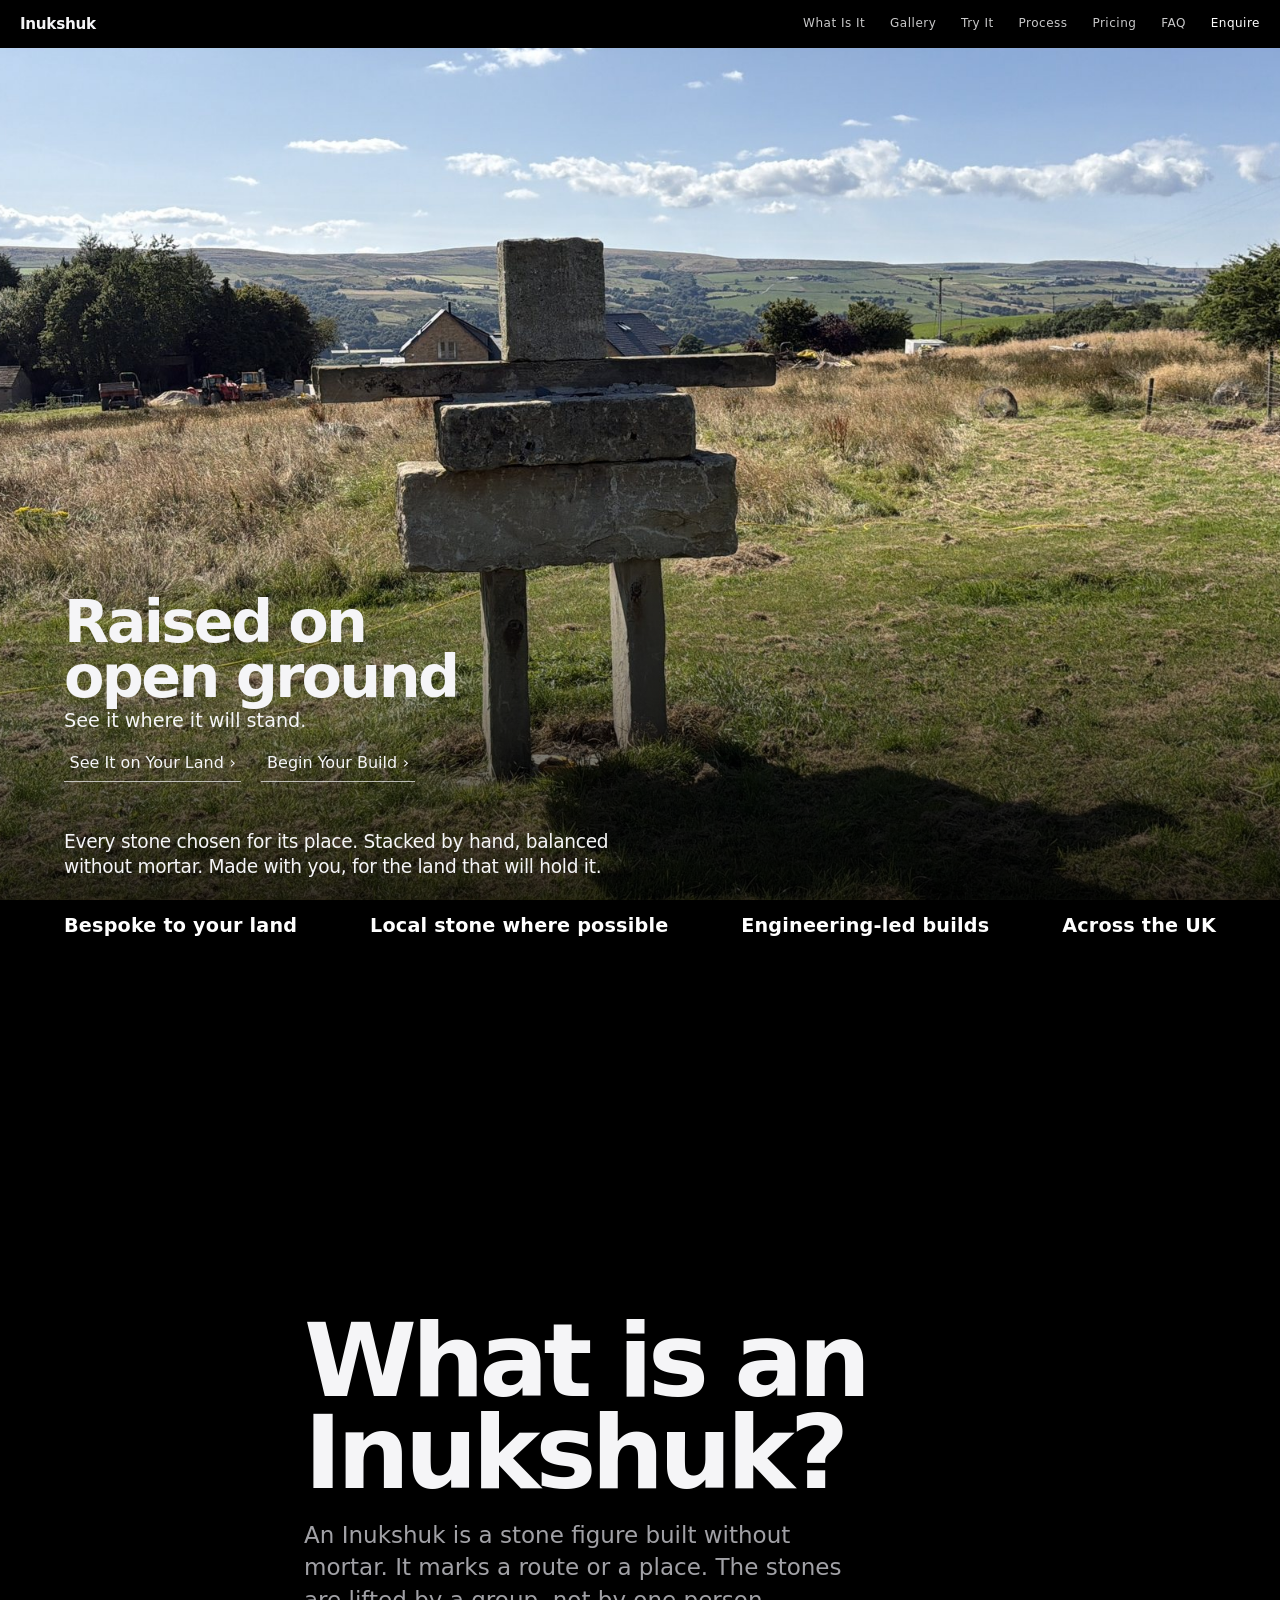
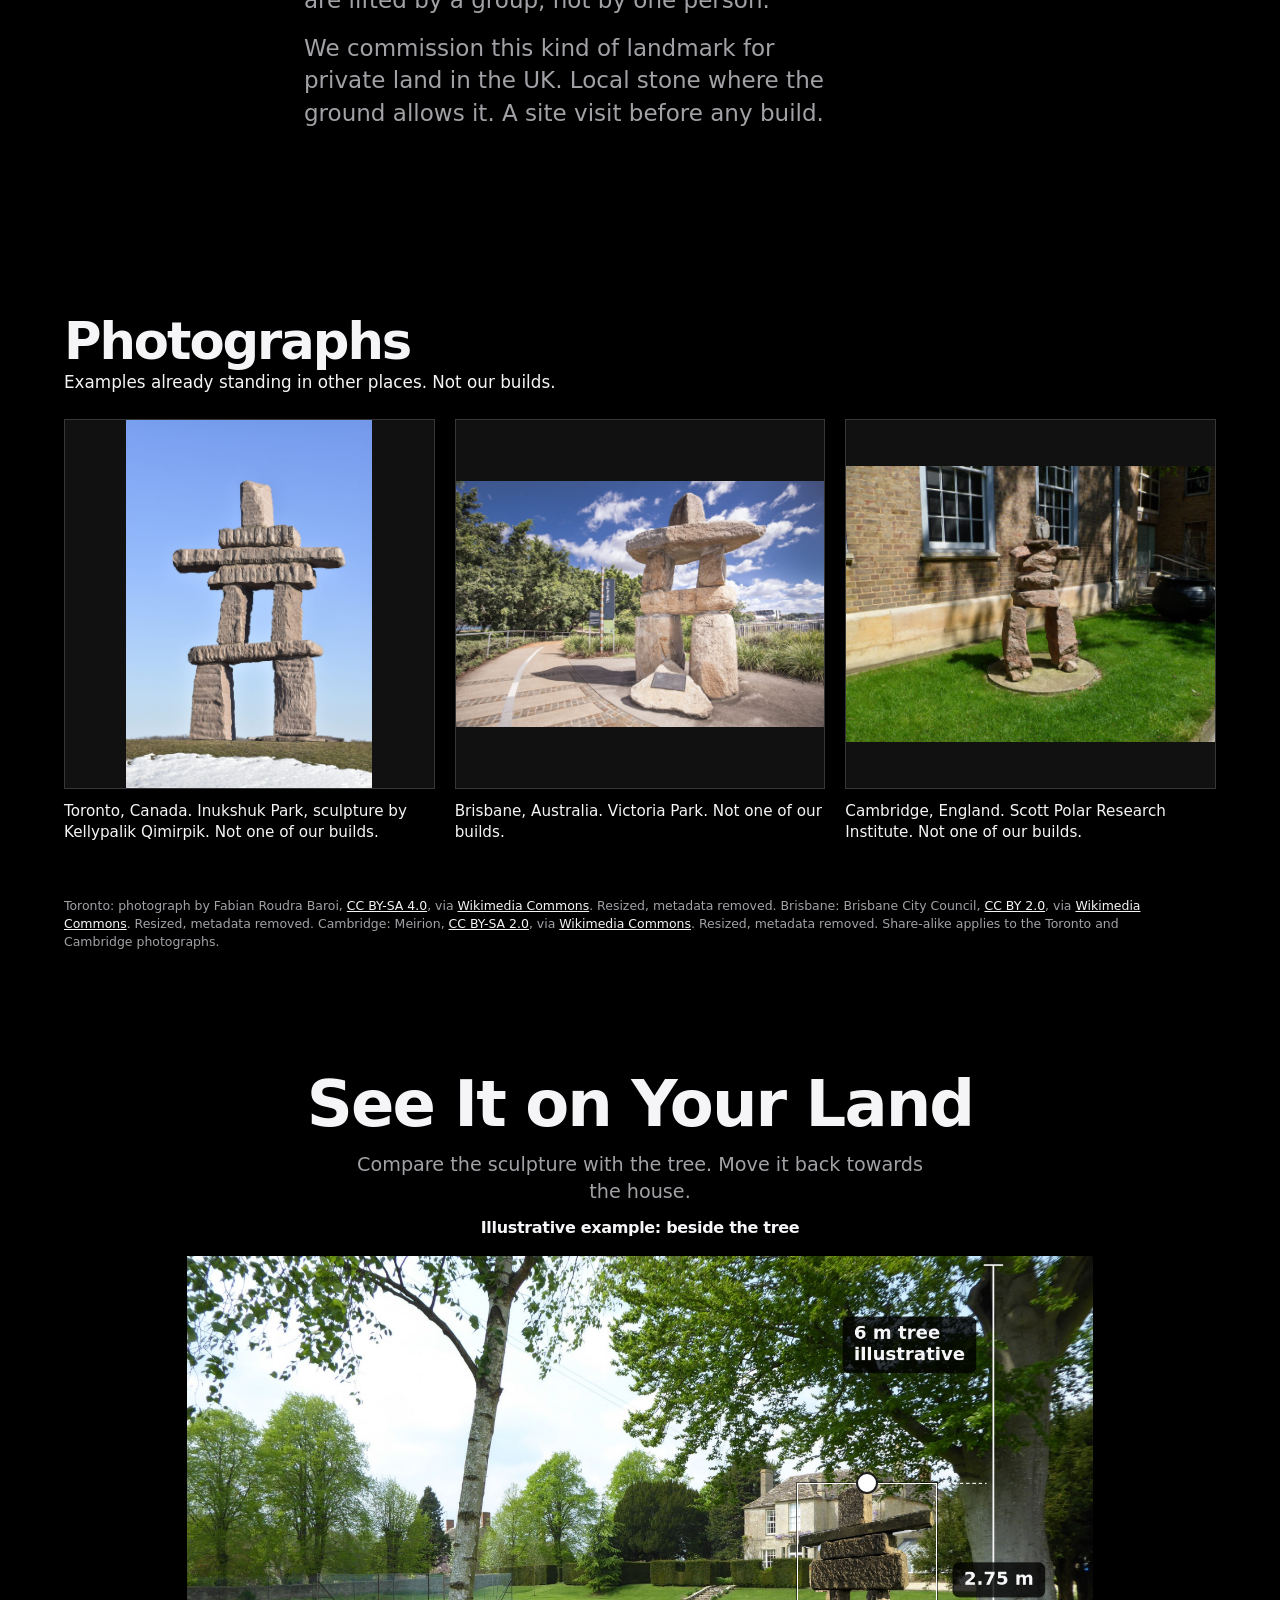
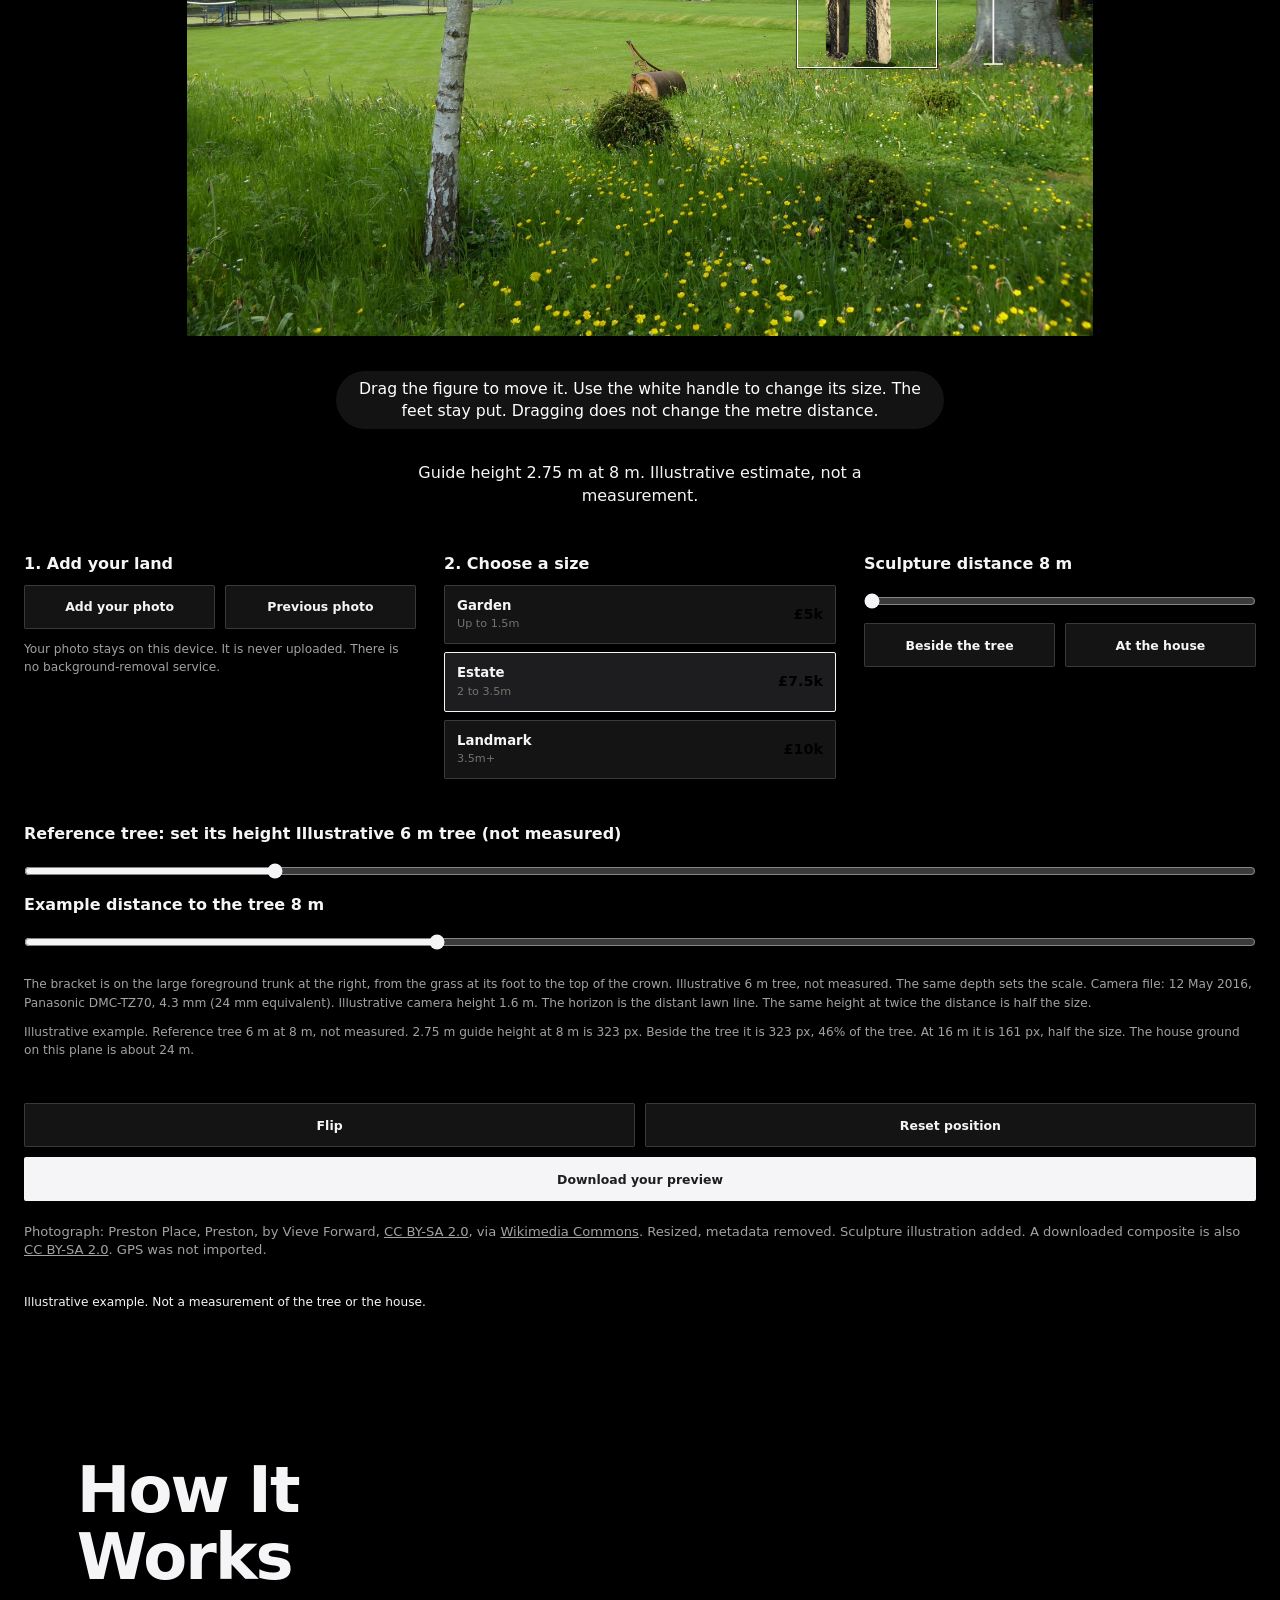
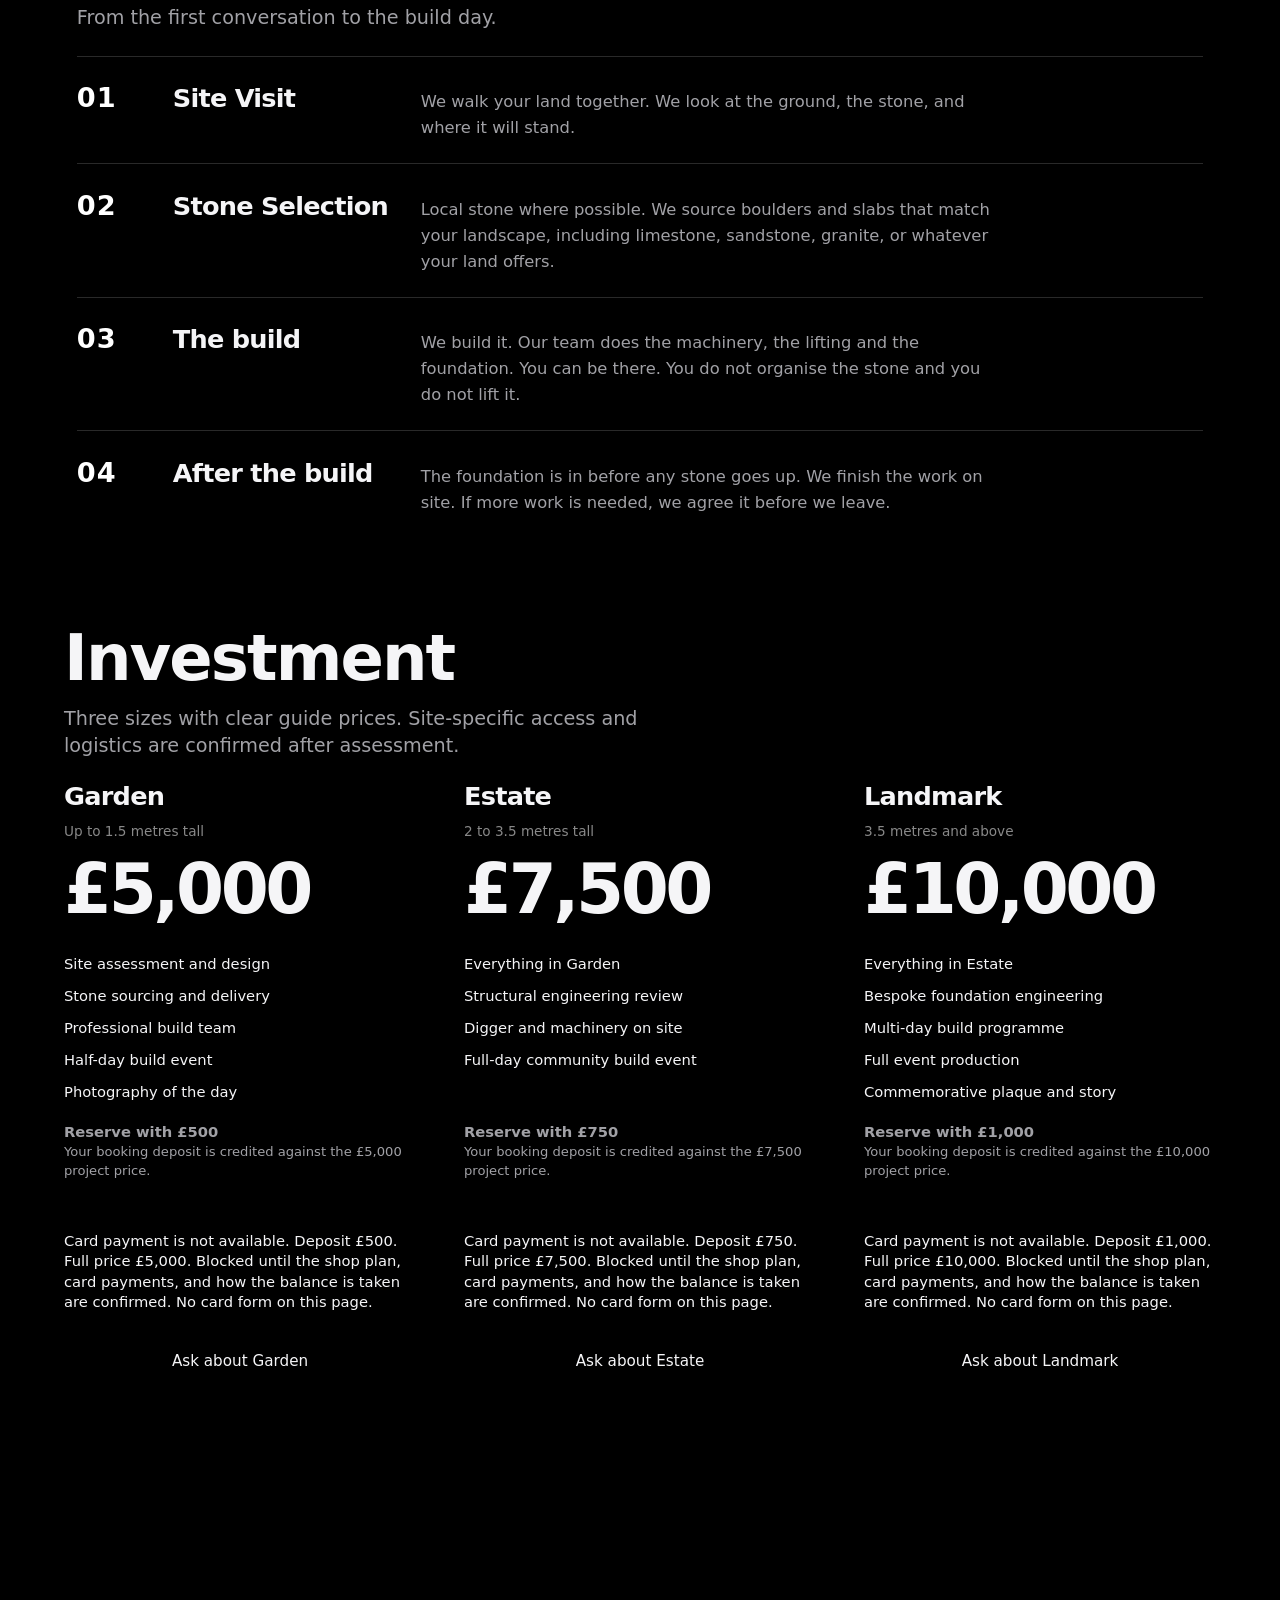
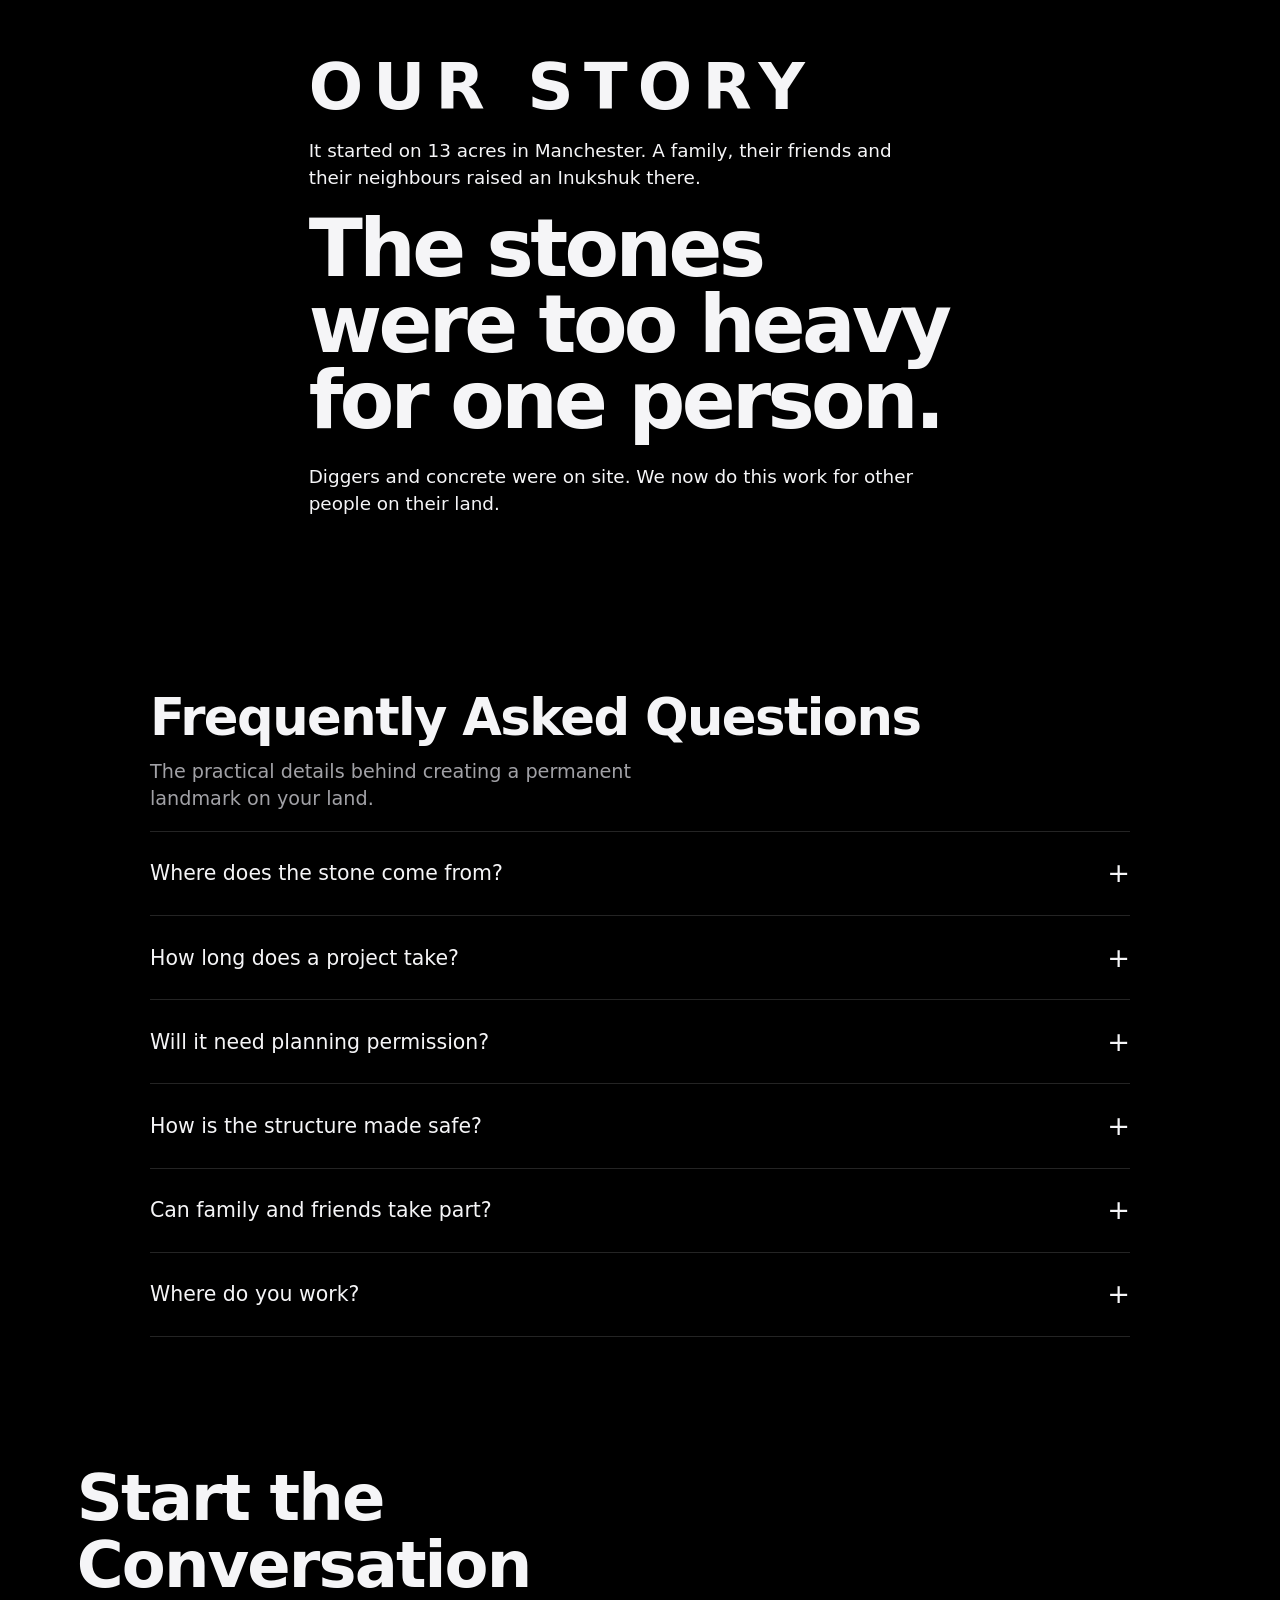
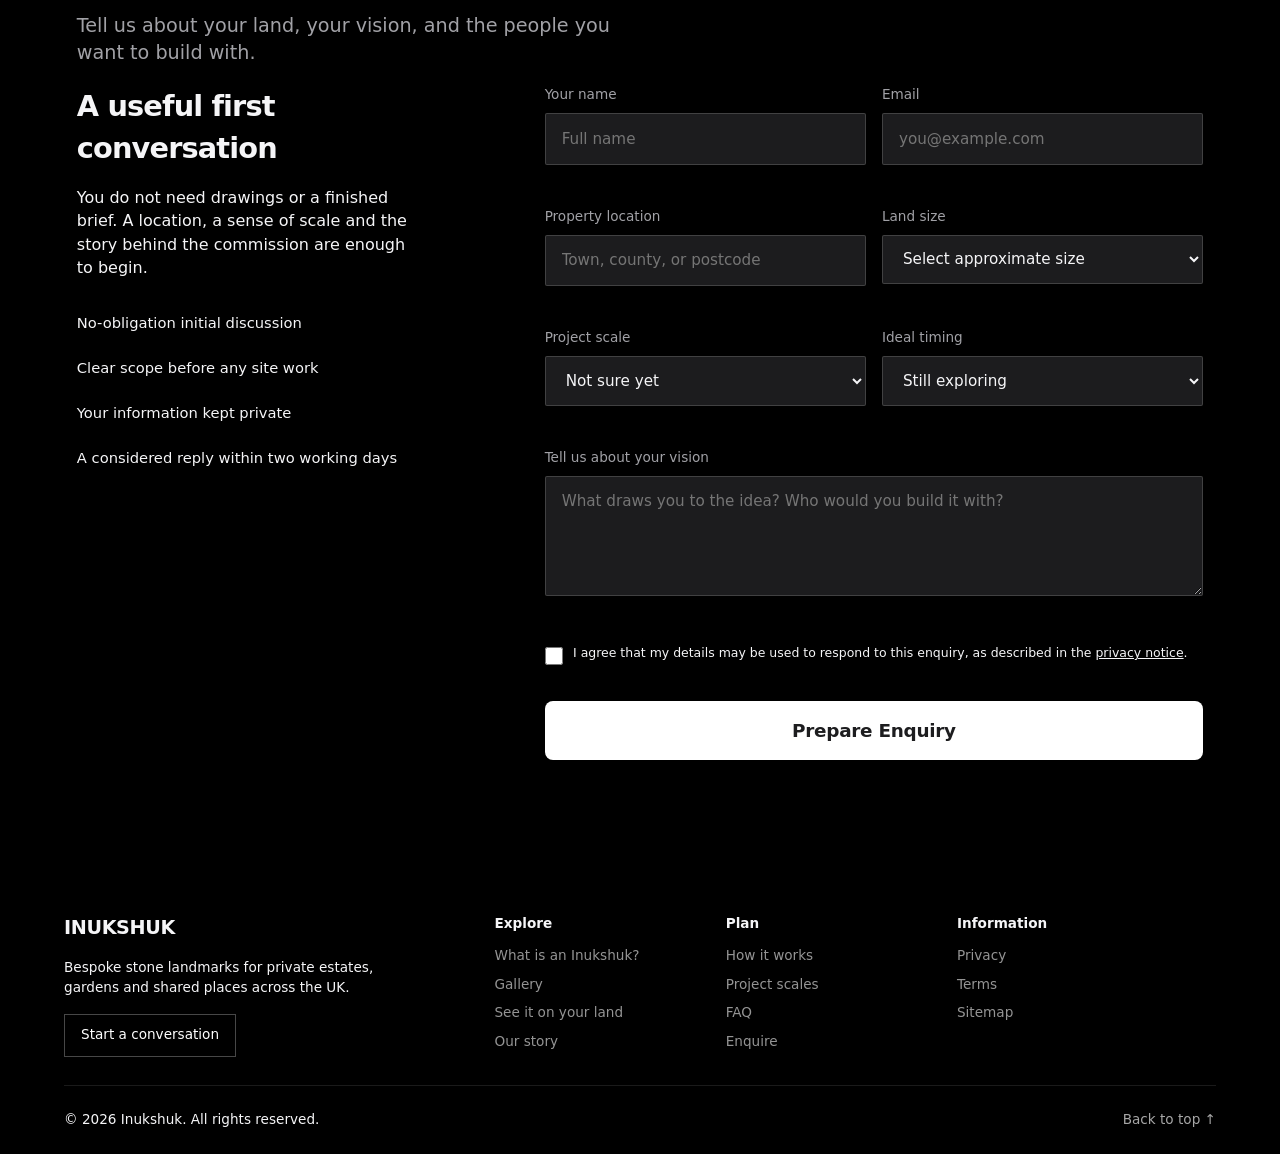
==== commit acd6088f: "Give the three examples the same frame and keep payment honest. The photograph tiles share one squar" ====
--- a/legacy-static/index.html
+++ b/legacy-static/index.html
@@ -1171,16 +1171,27 @@
     .gallery-intro { position: static; max-width: 40rem; padding: 0 0 1.5rem; }
     .gallery .section-title { color: #f5f5f7; font-size: clamp(2.4rem, 4vw, 3.6rem); text-shadow: none; }
     .gallery .section-subtitle { color: #f5f5f7; max-width: 42rem; margin: 0; }
-    .photo-grid { display: grid; grid-template-columns: repeat(3, minmax(0, 1fr)); gap: 1.25rem; width: 100%; }
-    .photo-card, .photo-card button { width: 100%; height: auto; min-height: 0; margin: 0; }
-    .photo-card button { display: block; padding: 0; background: #111; }
+    .photo-grid { display: grid; grid-template-columns: repeat(3, minmax(0, 1fr)); gap: 1.25rem; width: 100%; align-items: start; }
+    .photo-card { display: flex; flex-direction: column; width: 100%; margin: 0; }
+    .photo-card button {
+      display: flex;
+      align-items: center;
+      justify-content: center;
+      width: 100%;
+      height: auto;
+      aspect-ratio: 1 / 1;
+      padding: 0;
+      border: 1px solid rgba(255, 255, 255, 0.16);
+      background: #111;
+      overflow: hidden;
+    }
     .photo-card img, .photo-card.wide img {
       display: block;
       width: 100%;
-      height: auto;
-      max-width: 100%;
-      max-height: 70vh;
-      margin: 0 auto;
+      height: 100%;
+      max-width: none;
+      max-height: none;
+      margin: 0;
       object-fit: contain;
       object-position: center center;
       background: #111;
@@ -1190,6 +1201,7 @@
       display: block;
       width: auto;
       max-width: none;
+      min-height: 4.6rem;
       margin: 0.75rem 0 0;
       padding: 0;
       background: transparent;
@@ -1200,6 +1212,7 @@
     }
     .gallery-credits { margin: 1.4rem 0 0; color: #a1a1a6; font-size: 0.78rem; line-height: 1.45; max-width: 70rem; }
     .gallery-credits a { color: #f5f5f7; }
+    .checkout-note { margin: 0 0 0.75rem; color: #f5f5f7; font-size: 0.92rem; line-height: 1.4; }
     .viz-handles { position: absolute; inset: 0; pointer-events: none; }
     .viz-box { position: absolute; border: 1.5px solid #fff; box-shadow: 0 0 0 1px rgba(0,0,0,0.55); pointer-events: auto; cursor: move; }
     .viz-resize {
@@ -1207,7 +1220,7 @@
       border-radius: 50%; border: 2px solid #1d1d1f; background: #fff; pointer-events: auto; cursor: ns-resize;
     }
     input[type="range"] { width: 100%; height: 32px; accent-color: #f5f5f7; }
-    .trust-list li { color: #fff; font-weight: 600; font-size: 1.05rem; }
+    .trust-list li { color: #fff; font-weight: 700; font-size: 1.2rem; }
     .step-number { color: #fff; font-weight: 700; font-size: 1.7rem; letter-spacing: 0.04em; }
     .story .section-title { font-weight: 600; font-size: clamp(2.8rem, 5vw, 4.6rem); color: #f5f5f7; }
     .story-content p { font-size: 1.15rem; color: #f5f5f7; }
@@ -1215,7 +1228,7 @@
     @media (max-width: 800px) {
       .gallery-stage { padding: 2.5rem 1.15rem 1.75rem; }
       .photo-grid { grid-template-columns: 1fr; gap: 1.75rem; }
-      .photo-card img, .photo-card.wide img { max-height: none; }
+      .photo-card button { aspect-ratio: 1 / 1; }
       .gallery-intro { position: static; }
     }
   </style>
@@ -1416,7 +1429,7 @@
         <div class="step">
           <div class="step-number">04</div>
           <h4>After the build</h4>
-          <p>The foundation goes in before the stones. When the build is finished the landmark stays where it was raised. Any return visit is agreed before we leave.</p>
+          <p>The foundation is in before any stone goes up. We finish the work on site. If more work is needed, we agree it before we leave.</p>
         </div>
       </div>
     </div>
@@ -1440,7 +1453,7 @@
           </ul>
           <p class="deposit-note"><strong>Reserve with £500</strong>Your booking deposit is credited against the £5,000 project price.</p>
           <div class="price-actions">
-            <div class="shopify-buy-slot" id="shopify-buy-garden"><span class="checkout-loading">Online checkout is not switched on.</span></div>
+            <div class="shopify-buy-slot" id="shopify-buy-garden"><p class="checkout-note">Card payment is not available. Deposit £500. Full price £5,000. Blocked until the shop plan, card payments, and how the balance is taken are confirmed. No card form on this page.</p></div>
             <button class="price-btn secondary package-enquire" type="button" data-package="Garden">Ask about Garden</button>
           </div>
         </div>
@@ -1456,7 +1469,7 @@
           </ul>
           <p class="deposit-note"><strong>Reserve with £750</strong>Your booking deposit is credited against the £7,500 project price.</p>
           <div class="price-actions">
-            <div class="shopify-buy-slot" id="shopify-buy-estate"><span class="checkout-loading">Online checkout is not switched on.</span></div>
+            <div class="shopify-buy-slot" id="shopify-buy-estate"><p class="checkout-note">Card payment is not available. Deposit £750. Full price £7,500. Blocked until the shop plan, card payments, and how the balance is taken are confirmed. No card form on this page.</p></div>
             <button class="price-btn secondary package-enquire" type="button" data-package="Estate">Ask about Estate</button>
           </div>
         </div>
@@ -1473,7 +1486,7 @@
           </ul>
           <p class="deposit-note"><strong>Reserve with £1,000</strong>Your booking deposit is credited against the £10,000 project price.</p>
           <div class="price-actions">
-            <div class="shopify-buy-slot" id="shopify-buy-landmark"><span class="checkout-loading">Online checkout is not switched on.</span></div>
+            <div class="shopify-buy-slot" id="shopify-buy-landmark"><p class="checkout-note">Card payment is not available. Deposit £1,000. Full price £10,000. Blocked until the shop plan, card payments, and how the balance is taken are confirmed. No card form on this page.</p></div>
             <button class="price-btn secondary package-enquire" type="button" data-package="Landmark">Ask about Landmark</button>
           </div>
         </div>
@@ -1485,9 +1498,9 @@
     <div class="container">
       <h2 class="section-title">Our Story</h2>
       <div class="story-content">
-        <p>The first one was raised on a 13-acre property in Manchester. Family, friends and neighbours did it together.</p>
+        <p>It started on 13 acres in Manchester. A family, their friends and their neighbours raised an Inukshuk there.</p>
         <p class="highlight">The stones were too heavy for one person.</p>
-        <p>Diggers and concrete were on site. We now do that work for other people on their land.</p>
+        <p>Diggers and concrete were on site. We now do this work for other people on their land.</p>
       </div>
     </div>
   </section>
@@ -2610,16 +2623,11 @@
       function showCheckoutError() {
         products.forEach(product => {
           const node = document.getElementById(product.nodeId);
-          if (!node || node.querySelector('.shopify-buy__product, .package-enquire')) return;
-          const packageName = product.nodeId.replace('shopify-buy-', '');
-          const label = packageName.charAt(0).toUpperCase() + packageName.slice(1);
-          const button = document.createElement('button');
-          button.type = 'button';
-          button.className = 'price-btn package-enquire';
-          button.setAttribute('data-package', label);
-          button.textContent = 'Enquire about this size';
-          button.setAttribute('aria-label', 'Enquire about ' + label);
-          node.replaceChildren(button);
+          if (!node || node.querySelector('.checkout-note')) return;
+          const note = document.createElement('p');
+          note.className = 'checkout-note';
+          note.textContent = 'Card payment is not available. No card form on this page.';
+          node.replaceChildren(note);
         });
       }
 
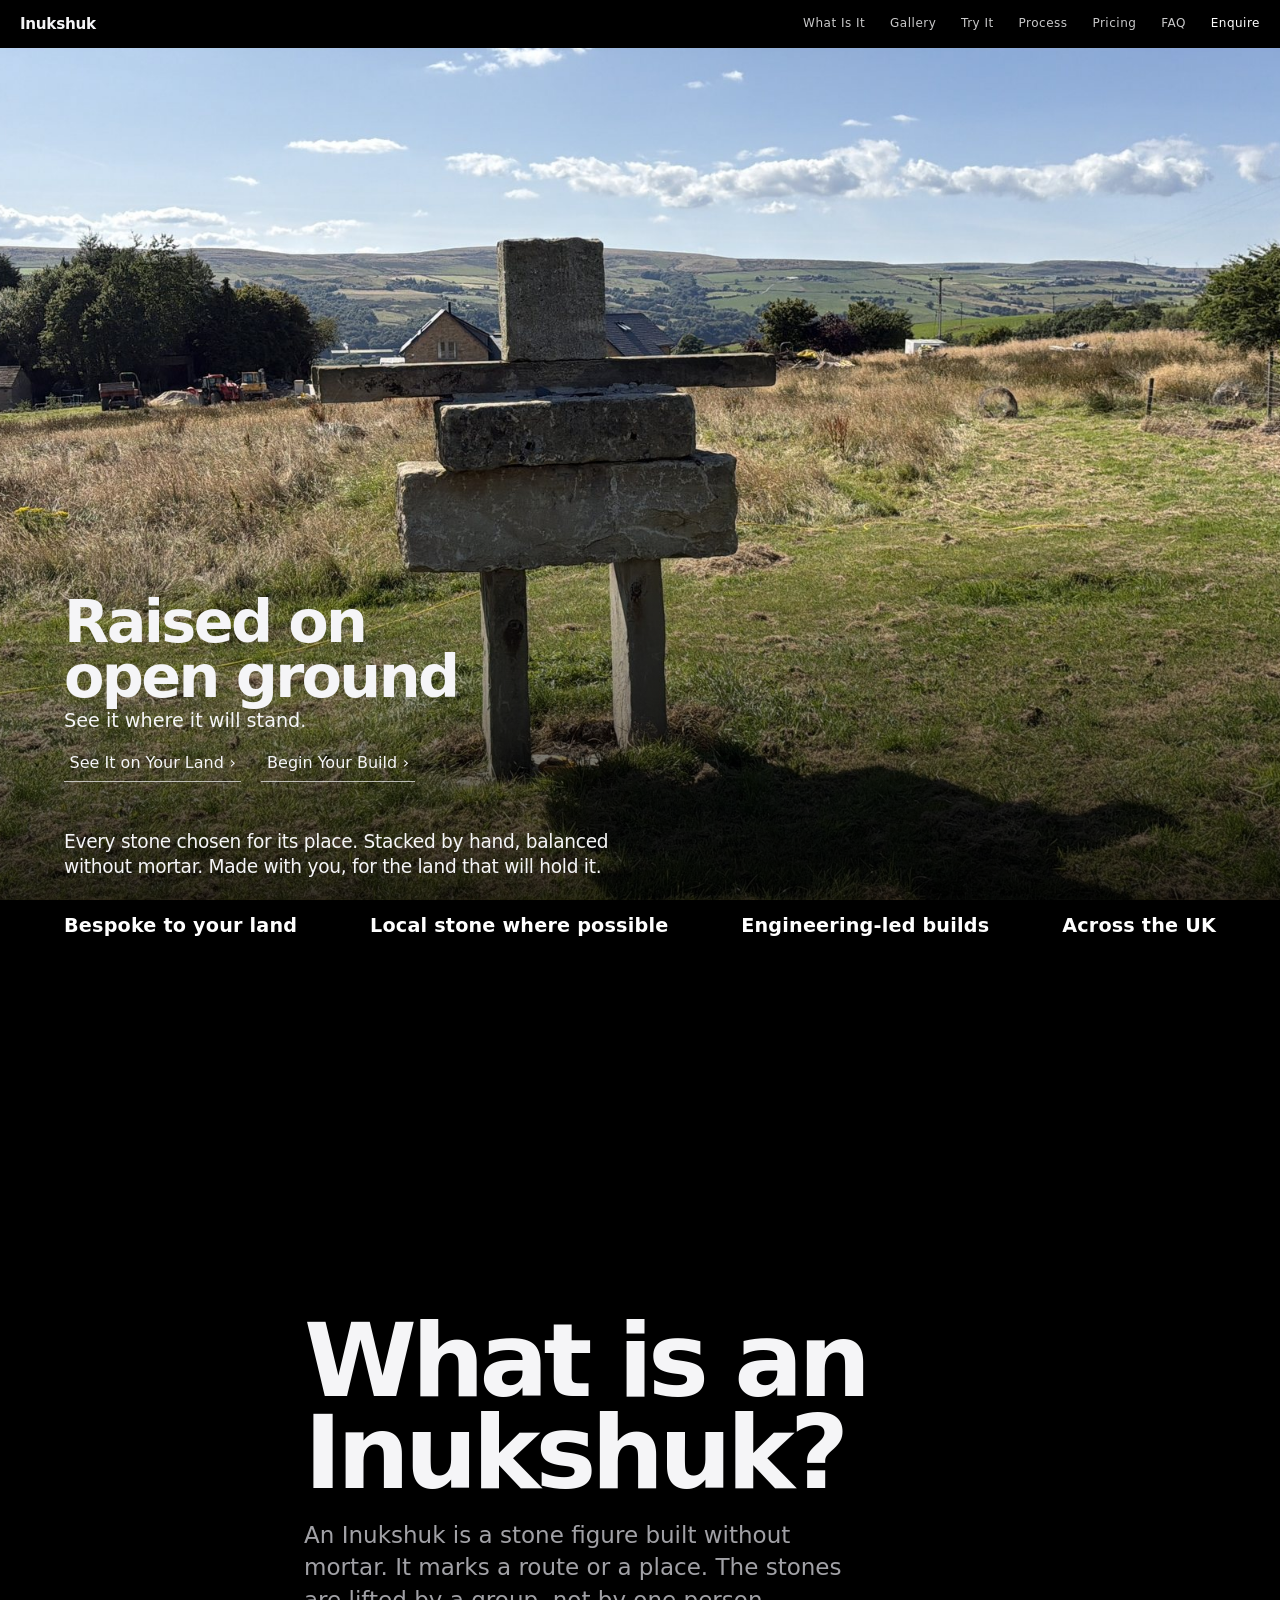
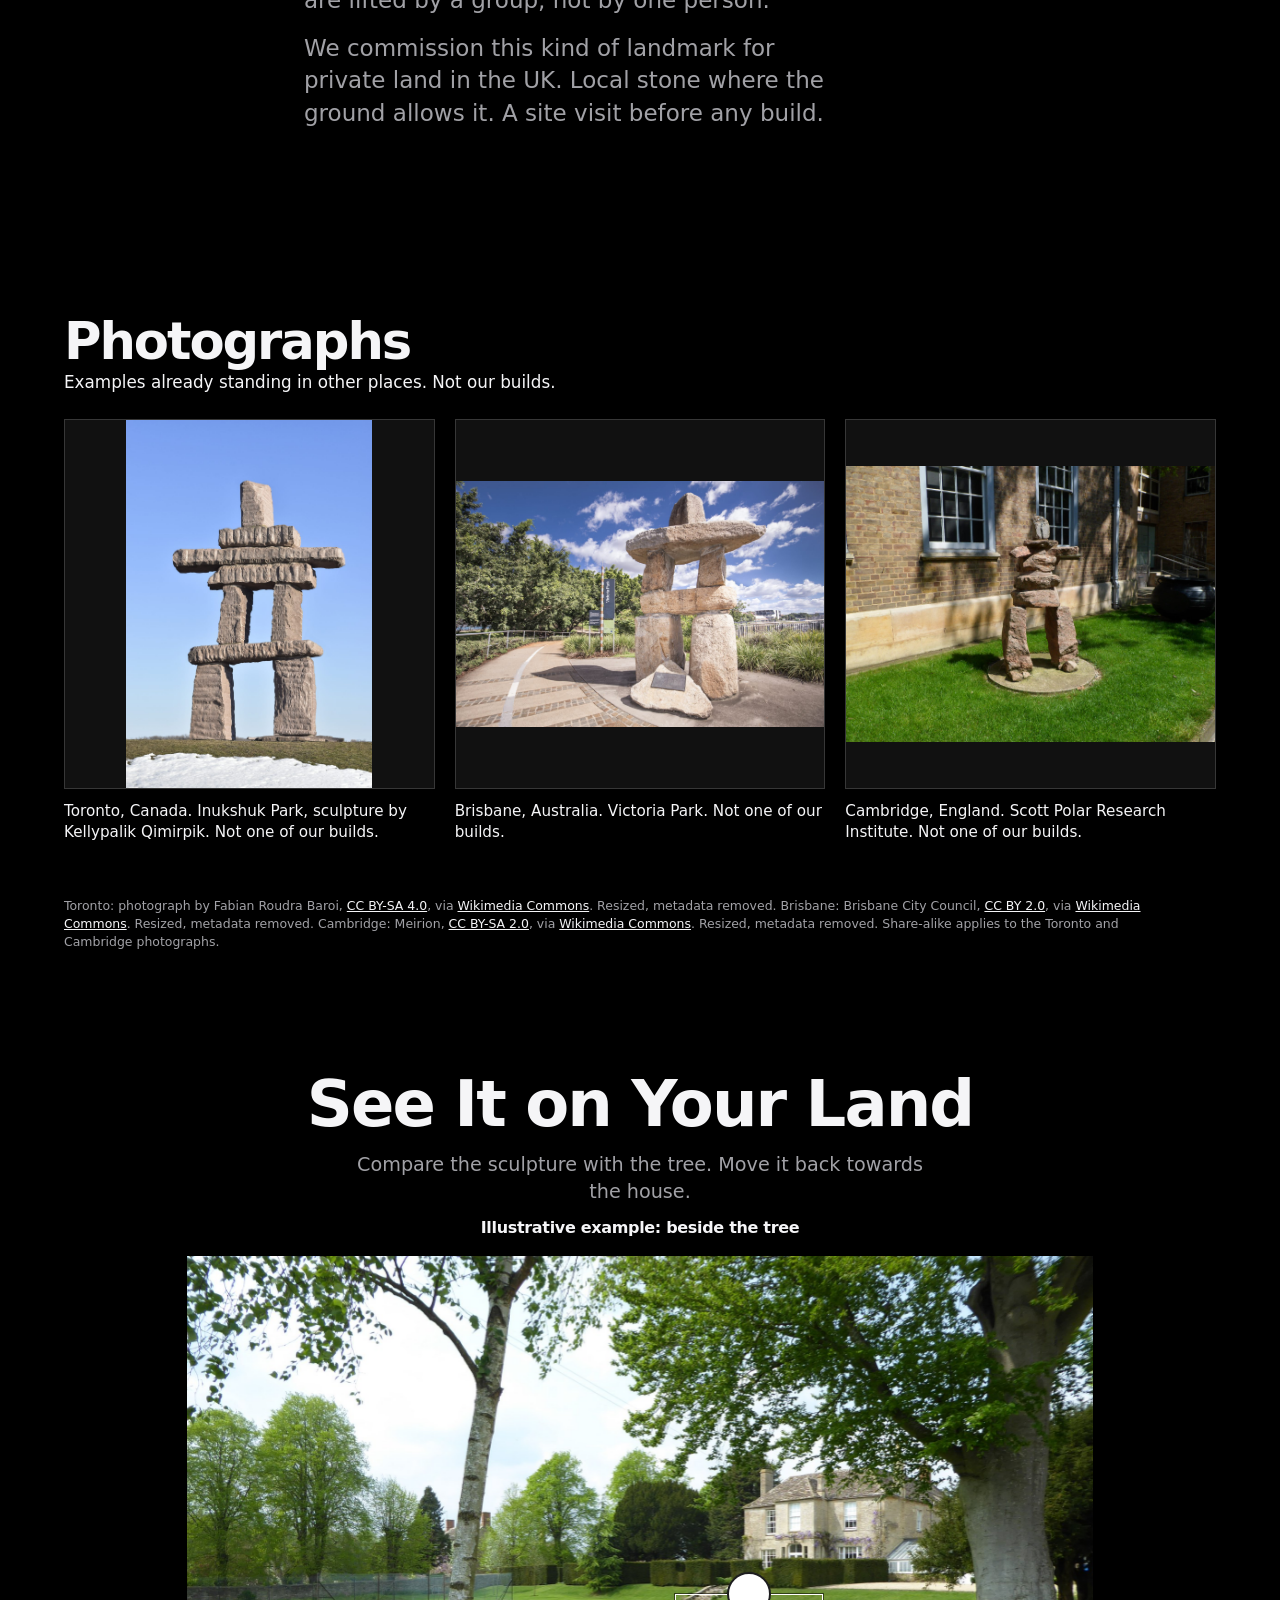
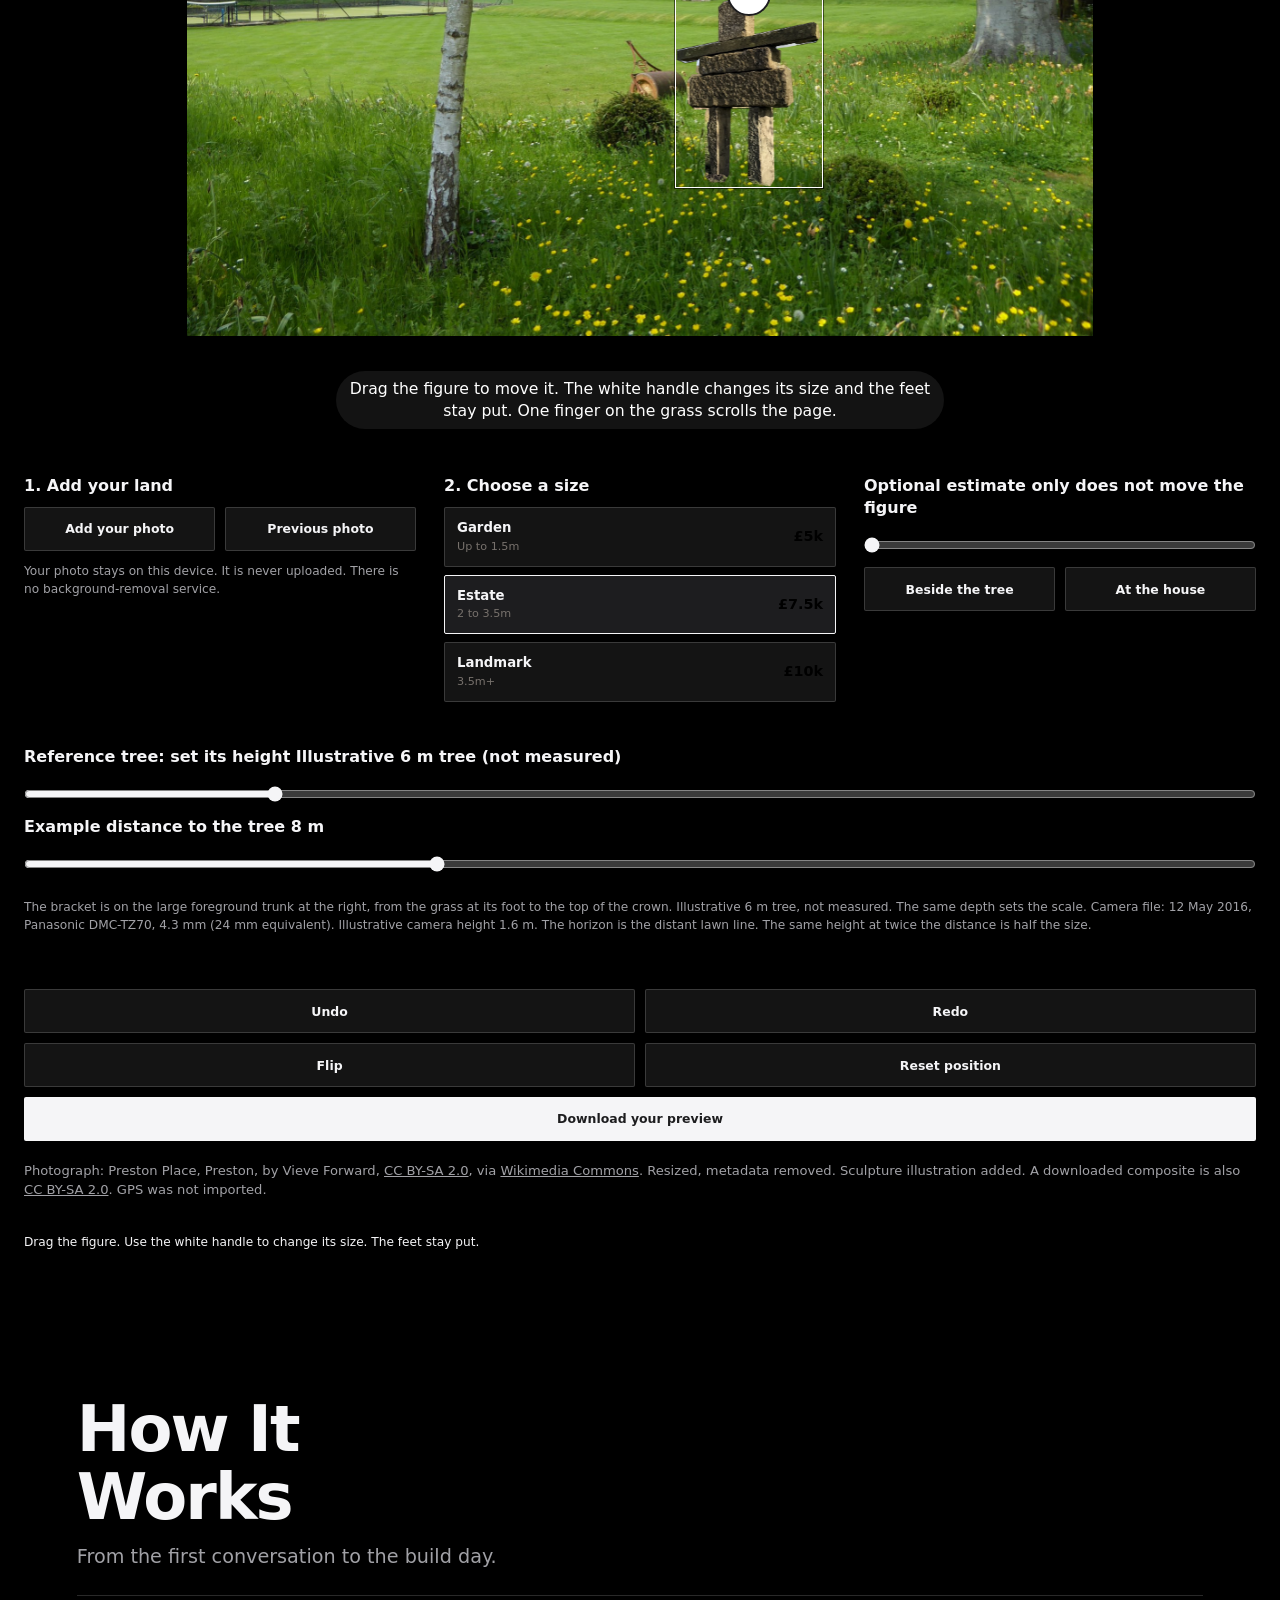
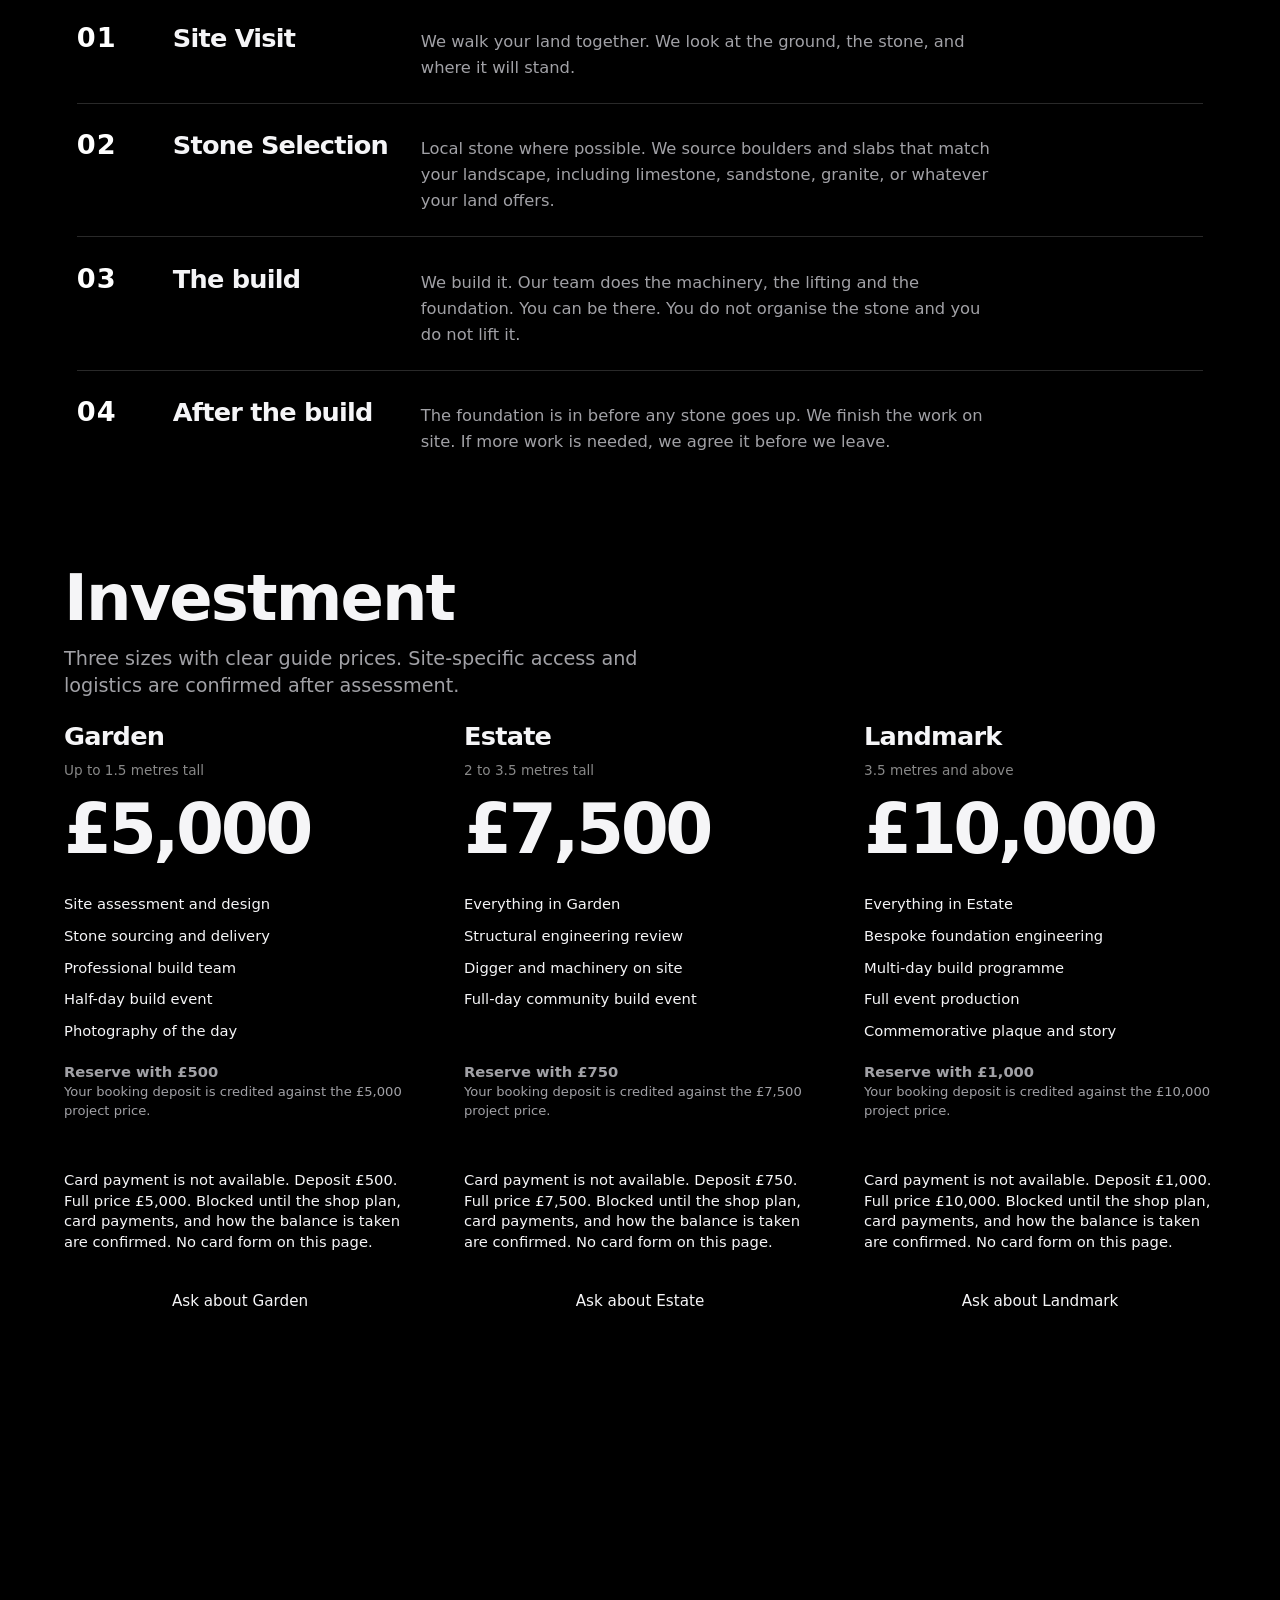
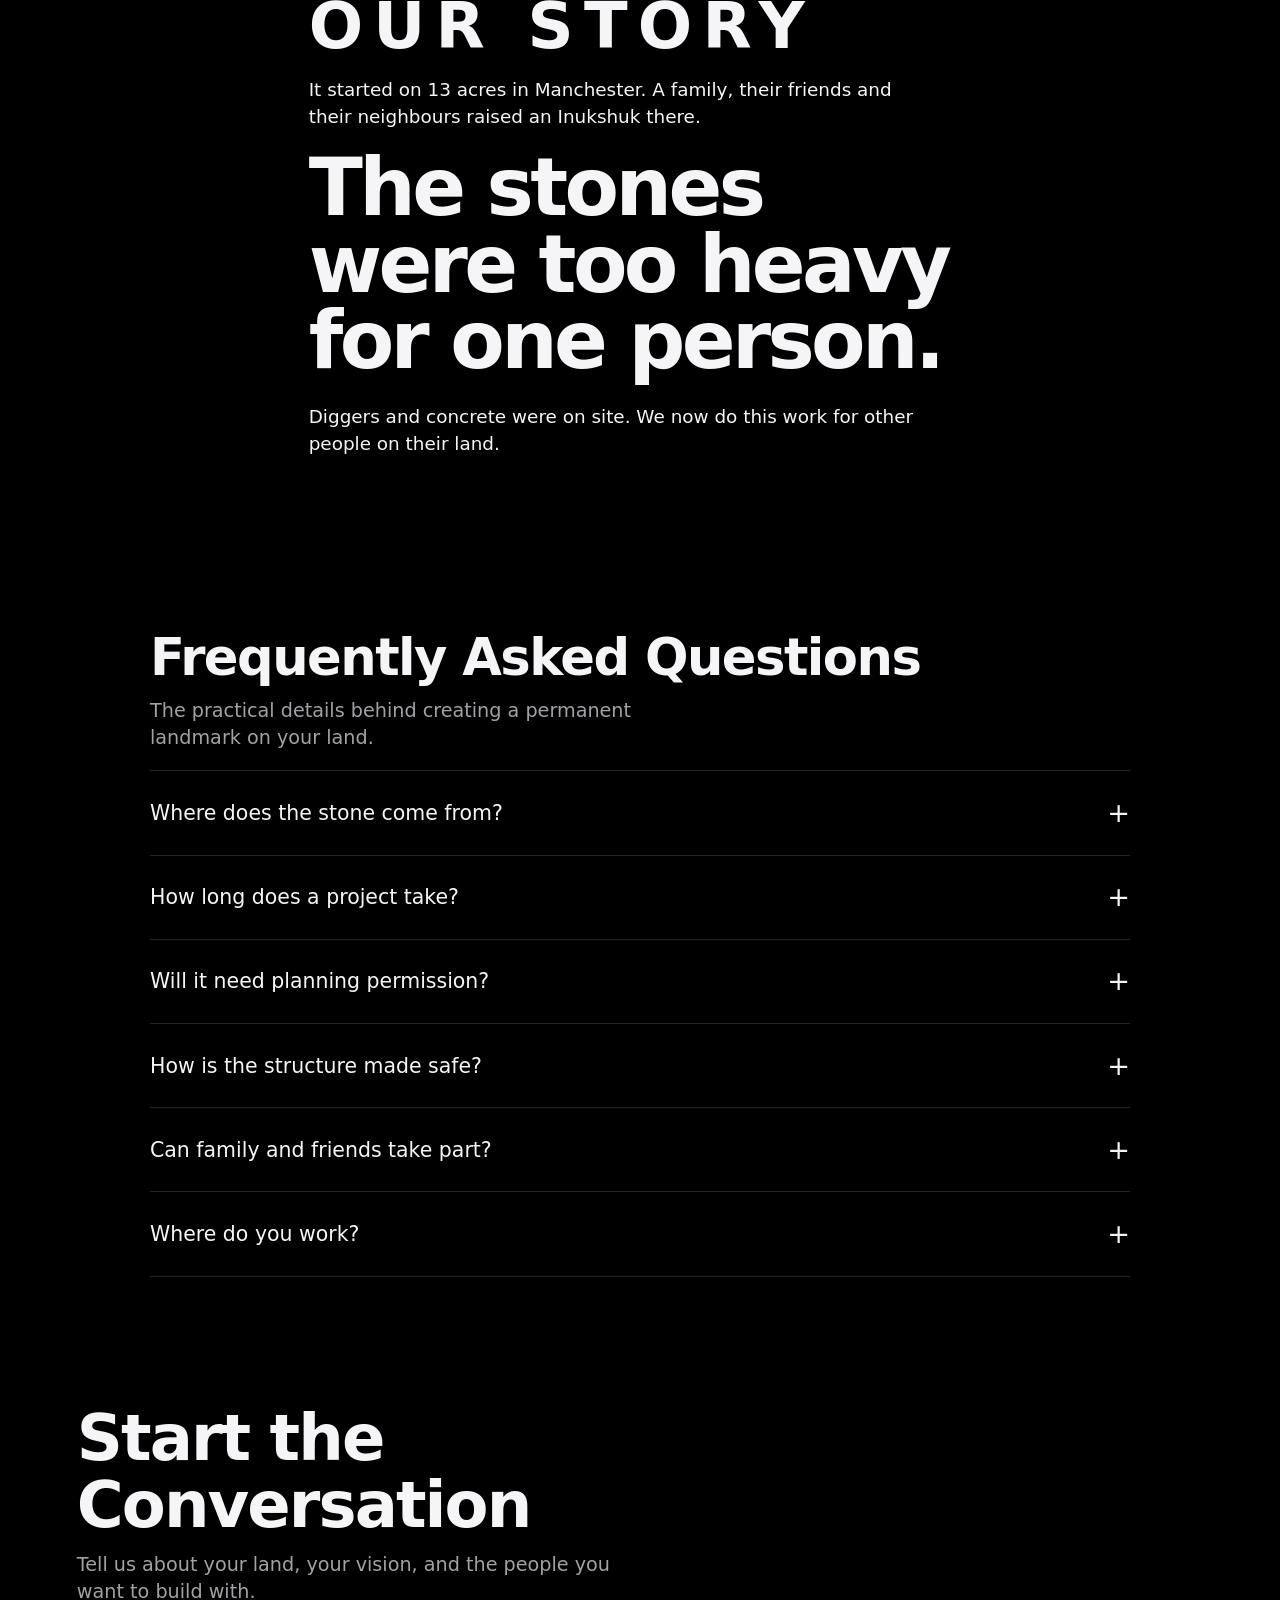
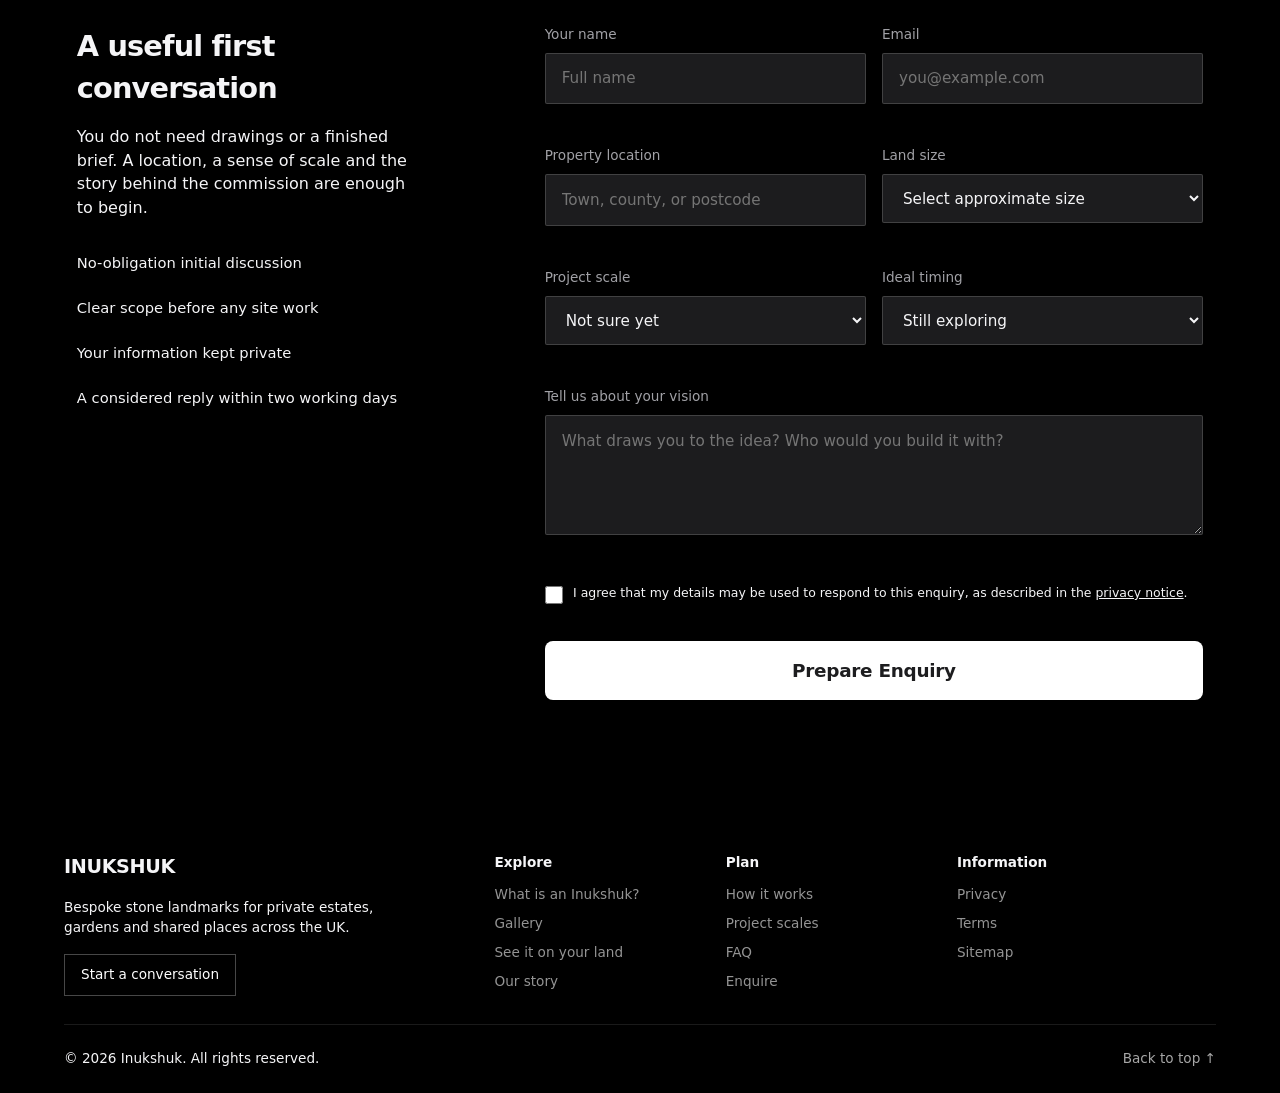
==== commit 0fb21fda: "Add a local placer and use it in the land preview. The figure is moved and resized in photo pixels, " ====
--- a/legacy-static/index.html
+++ b/legacy-static/index.html
@@ -1343,13 +1343,9 @@
       <p class="viz-output-title" id="viz-title">Illustrative example: beside the tree</p>
       <div class="visualizer-shell">
         <div class="viz-stage" id="viz-stage">
-          <canvas id="viz-canvas" width="1600" height="1200" role="img" tabindex="0" aria-label="Illustrative example. Drag the figure to move it. Use the handle to change its size. The metres are an estimate, not a measurement."></canvas>
-          <div class="viz-handles" id="viz-handles">
-            <div class="viz-box" id="viz-box"></div>
-            <button class="viz-resize" id="viz-resize" type="button" aria-label="Resize the figure from the top. The feet stay put."></button>
-          </div>
+          <canvas id="viz-canvas" width="1600" height="1200" role="img" aria-label="Drag the figure to move it. Use the white handle to change its size. The feet stay put. The metres are not a measurement."></canvas>
         </div>
-        <p class="viz-tip" id="viz-tip">Drag the figure to move it. Use the white handle to change its size. The feet stay put. Dragging does not change the metre distance.</p>
+        <p class="viz-tip" id="viz-tip">Drag the figure to move it. The white handle changes its size and the feet stay put. One finger on the grass scrolls the page.</p>
         <p class="viz-guide" id="viz-guide" hidden></p>
         <aside class="viz-controls" aria-label="Preview controls">
           <div class="viz-control">
@@ -1379,7 +1375,7 @@
             </fieldset>
           </div>
           <div class="viz-control">
-            <label class="viz-control-title" for="distance-input">Sculpture distance <span id="distance-readout">8 m</span></label>
+            <label class="viz-control-title" for="distance-input">Optional estimate only <span id="distance-readout">does not move the figure</span></label>
             <input id="distance-input" type="range" min="8" max="64" step="1" value="8">
             <div class="viz-button-row">
               <button class="viz-button" id="preset-near" type="button">Beside the tree</button>
@@ -1395,6 +1391,8 @@
             <p class="privacy-note viz-math" id="viz-math"></p>
           </div>
           <div class="viz-button-row">
+            <button class="viz-button" id="undo-btn" type="button">Undo</button>
+            <button class="viz-button" id="redo-btn" type="button">Redo</button>
             <button class="viz-button" id="flip-btn" type="button">Flip</button>
             <button class="viz-button" id="reset-btn" type="button">Reset position</button>
             <button class="viz-button primary" id="download-btn" type="button">Download your preview</button>
@@ -1679,6 +1677,7 @@
     })();
   </script>
 
+  <script src="placer/placer.js"></script>
   <script>
     (() => {
       const menuToggle = document.getElementById('menu-toggle');
@@ -1916,699 +1915,74 @@
     })();
 
     (() => {
-      const canvas = document.getElementById('viz-canvas');
-      const ctx = canvas.getContext('2d');
       const stage = document.getElementById('viz-stage');
-      const tip = document.getElementById('viz-tip');
       const status = document.getElementById('viz-status');
       const math = document.getElementById('viz-math');
-      const sizeInputs = [...document.querySelectorAll('input[name="visual-size"]')];
-      const photoInput = document.getElementById('photo-input');
-      const prevPhoto = document.getElementById('prev-photo');
-      const flipButton = document.getElementById('flip-btn');
-      const resetButton = document.getElementById('reset-btn');
-      const downloadButton = document.getElementById('download-btn');
-      const distanceInput = document.getElementById('distance-input');
-      const treeHeightInput = document.getElementById('tree-height-input');
-      const treeDistanceInput = document.getElementById('tree-distance-input');
-      const distanceReadout = document.getElementById('distance-readout');
-      const treeHeightReadout = document.getElementById('tree-height-readout');
-      const treeDistanceReadout = document.getElementById('tree-distance-readout');
-      const presetNear = document.getElementById('preset-near');
-      const presetHouse = document.getElementById('preset-house');
-
-      const SAMPLE_SRC = 'assets/visualizer/preston-place.jpg';
-      const TREE_X = 1780 / 2000;
-      const TREE_TOP = 20 / 1500;
-      const TREE_FOOT = 900 / 1500;
-      const HOUSE_FOOT = 730 / 1500;
-      const HORIZON = 644 / 1500;
-      const PLACE_BESIDE = true;
-      const TRUNK_LEFT = 1680 / 2000;
-      const DEFAULT_TREE_H = 6;
-      const DEFAULT_TREE_D = 8;
-      const demoLand = new Image();
-      const sculpture = new Image();
-      demoLand.crossOrigin = 'anonymous';
-      sculpture.crossOrigin = 'anonymous';
-      let landPhoto = demoLand;
-      let photoUrl = null;
-      let usingSample = true;
-      let dragging = false;
-      let flipped = false;
-      let treeHeightM = DEFAULT_TREE_H;
-      let treeDistanceM = DEFAULT_TREE_D;
-      let distanceM = DEFAULT_TREE_D;
-      let meters = Number(sizeInputs.find(input => input.checked).dataset.meters);
-      let x = 0;
-      let footY = 0;
-      let pixelHeight = 0;
-      let freeSize = false;
-      let userMoved = false;
-      let dragMode = 'move';
-      const photoHistory = [];
-      let landRect = { x: 0, y: 0, w: canvas.width, h: canvas.height };
-      const clamp = (value, min, max) => Math.min(max, Math.max(min, value));
-      function displayedWidth() {
-        const rect = canvas.getBoundingClientRect();
-        if (rect.width > 40) return rect.width;
-        return Math.min(canvas.width, 960);
-      }
-      function labelFontPx() {
-        const shown = displayedWidth();
-        const css = shown < 560 ? 17 : 18;
-        return Math.max(30, Math.round(css * (canvas.width / shown)));
-      }
-      function fillRound(x, y, w, h, r) {
-        const radius = Math.min(r, w / 2, h / 2);
-        ctx.beginPath();
-        ctx.moveTo(x + radius, y);
-        ctx.arcTo(x + w, y, x + w, y + h, radius);
-        ctx.arcTo(x + w, y + h, x, y + h, radius);
-        ctx.arcTo(x, y + h, x, y, radius);
-        ctx.arcTo(x, y, x + w, y, radius);
-        ctx.closePath();
-        ctx.fill();
-      }
-      function drawPlate(lines, anchorX, anchorY, align) {
-        let size = labelFontPx();
-        const fontFor = (px) => '600 ' + px + 'px system-ui, -apple-system, BlinkMacSystemFont, "Segoe UI", sans-serif';
-        ctx.save();
-        ctx.font = fontFor(size);
-        let widest = 0;
-        lines.forEach((line) => { widest = Math.max(widest, ctx.measureText(line).width); });
-        while (widest > canvas.width * 0.34 && size > 22) {
-          size = Math.round(size * 0.88);
-          ctx.font = fontFor(size);
-          widest = 0;
-          lines.forEach((line) => { widest = Math.max(widest, ctx.measureText(line).width); });
-        }
-        const font = fontFor(size);
-        const lineH = Math.round(size * 1.18);
-        const padX = Math.round(size * 0.62);
-        const padY = Math.round(size * 0.38);
-        const w = widest + padX * 2;
-        const h = lineH * lines.length + padY * 2;
-        const avoid = arguments[4];
-        const prefX = align === 'right' ? anchorX - w : align === 'center' ? anchorX - w / 2 : anchorX;
-        const prefY = anchorY - h / 2;
-        const obstacles = (canvas._plates || []).map(plate => ({ x: plate.x, y: plate.y, x2: plate.x + plate.w, y2: plate.y + plate.h }));
-        if (avoid) {
-          const pad = Math.max(22, Math.round(size * 0.45));
-          obstacles.push({ x: avoid.x - pad, y: avoid.y - pad, x2: avoid.x2 + pad, y2: avoid.y2 + pad });
-        }
-        const overlaps = (px, py) => obstacles.some(ob => px < ob.x2 && px + w > ob.x && py < ob.y2 && py + h > ob.y);
-        const gap = Math.max(28, Math.round(size * 0.8));
-        const spots = [{ x: prefX, y: prefY }];
-        if (avoid) {
-          const midX = (avoid.x + avoid.x2) / 2 - w / 2;
-          spots.push(
-            { x: avoid.x2 + gap, y: prefY },
-            { x: avoid.x - w - gap, y: prefY },
-            { x: avoid.x2 + gap, y: avoid.y - h - gap },
-            { x: avoid.x - w - gap, y: avoid.y - h - gap },
-            { x: midX, y: avoid.y - h - gap },
-            { x: midX, y: avoid.y2 + gap },
-            { x: avoid.x2 + gap, y: avoid.y2 + gap },
-            { x: avoid.x - w - gap, y: avoid.y2 + gap },
-            { x: avoid.x - w - gap, y: avoid.y - h * 2 - gap },
-            { x: avoid.x2 + gap, y: avoid.y - h * 2 - gap }
-          );
-        }
-        spots.push(
-          { x: 16, y: 16 },
-          { x: canvas.width - w - 16, y: 16 },
-          { x: 16, y: canvas.height - h - 16 },
-          { x: canvas.width - w - 16, y: canvas.height - h - 16 }
-        );
-        let placed = null;
-        spots.forEach(spot => {
-          if (placed) return;
-          const px = clamp(spot.x, 12, Math.max(12, canvas.width - w - 12));
-          const py = clamp(spot.y, 12, Math.max(12, canvas.height - h - 12));
-          if (!overlaps(px, py)) placed = { x: px, y: py };
-        });
-        if (!placed) {
-          let best = null;
-          let bestScore = Infinity;
-          const stepX = Math.max(36, Math.round(w / 4));
-          const stepY = Math.max(28, Math.round(h / 2));
-          for (let py = 12; py <= canvas.height - h - 12; py += stepY) {
-            for (let px = 12; px <= canvas.width - w - 12; px += stepX) {
-              if (overlaps(px, py)) continue;
-              const score = (px - prefX) * (px - prefX) + (py - prefY) * (py - prefY);
-              if (score < bestScore) { bestScore = score; best = { x: px, y: py }; }
-            }
-          }
-          placed = best || { x: clamp(prefX, 12, Math.max(12, canvas.width - w - 12)), y: clamp(prefY, 12, Math.max(12, canvas.height - h - 12)) };
-        }
-        const x = placed.x;
-        const y = placed.y;
-        canvas._plates = canvas._plates || [];
-        canvas._plates.push({ x, y, w, h });
-        ctx.fillStyle = 'rgba(0,0,0,0.78)';
-        fillRound(x, y, w, h, Math.round(size * 0.36));
-        ctx.fillStyle = '#f5f5f7';
-        ctx.font = font;
-        ctx.textAlign = 'left';
-        ctx.textBaseline = 'middle';
-        lines.forEach((line, index) => {
-          ctx.fillText(line, x + padX, y + padY + lineH * index + lineH / 2);
-        });
-        ctx.restore();
-        canvas.dataset.labelCss = String(Math.round(size * displayedWidth() / canvas.width));
-        if (lines[0] === 'House ground') canvas.dataset.housePlate = [x, y, w, h].map(v => Math.round(v)).join(',');
-      }
-      function hostedSample(relative) {
-        const baseEl = document.querySelector('base');
-        const raw = baseEl ? (baseEl.getAttribute('href') || '') : '';
-        const match = raw.match(/https?:\/\/raw\.githubusercontent\.com\/([^/]+)\/([^/]+)\/([^/]+)\/(.*)$/);
-        if (!match) return relative;
-        const dir = match[4].replace(/[^/]*$/, '');
-        return 'https://raw.githubusercontent.com/' + match[1] + '/' + match[2] + '/' + match[3] + '/' + dir + relative;
-      }
-
-      function fitRect(image) {
-        if (!image || !image.naturalWidth) return { x: 0, y: 0, w: canvas.width, h: canvas.height };
-        const imageRatio = image.naturalWidth / image.naturalHeight;
-        const canvasRatio = canvas.width / canvas.height;
-        if (Math.abs(imageRatio - canvasRatio) < 0.02) return { x: 0, y: 0, w: canvas.width, h: canvas.height };
-        if (imageRatio > canvasRatio) {
-          const w = canvas.width;
-          const h = canvas.width / imageRatio;
-          return { x: 0, y: (canvas.height - h) / 2, w, h };
-        }
-        const h = canvas.height;
-        const w = canvas.height * imageRatio;
-        return { x: (canvas.width - w) / 2, y: 0, w, h };
-      }
-
-      const houseDistance = () => {
-        const dropTree = TREE_FOOT - HORIZON;
-        const dropHouse = HOUSE_FOOT - HORIZON;
-        return treeDistanceM * dropTree / dropHouse;
-      };
-      const horizonY = () => landRect.y + landRect.h * HORIZON;
-      const treeFootY = () => landRect.y + landRect.h * TREE_FOOT;
-      const treePixelHeight = () => landRect.h * (TREE_FOOT - TREE_TOP);
-      const apparentHeight = (distance) => clamp(treePixelHeight() * (meters / treeHeightM) * (treeDistanceM / distance), 4, canvas.height * 0.92);
-      const footYForDistance = (distance) => horizonY() + (treeFootY() - horizonY()) * (treeDistanceM / distance);
-      const distanceForFoot = (footY) => {
-        const drop = footY - horizonY();
-        const treeDrop = treeFootY() - horizonY();
-        if (drop <= 1 || treeDrop <= 1) return Math.round(houseDistance());
-        return clamp(Math.round(treeDistanceM * treeDrop / drop), Math.round(treeDistanceM), Math.round(houseDistance()));
-      };
-
-      function besideCenter(drawWidth) {
-        const trunkLeft = landRect.x + landRect.w * TRUNK_LEFT;
-        return trunkLeft - 20 - drawWidth / 2;
-      }
-      function limitX(value, drawWidth) {
-        const half = drawWidth / 2;
-        const minX = landRect.x + half + 8;
-        const maxX = landRect.x + landRect.w - half - 8;
-        if (maxX < minX) return (minX + maxX) / 2;
-        return clamp(value, minX, maxX);
-      }
-      function limitFoot(value) {
-        return clamp(value, landRect.y + 24, landRect.y + landRect.h - 8);
-      }
-
-      function syncDistanceRange() {
-        const min = Math.round(treeDistanceM);
-        const max = Math.max(min + 1, Math.round(houseDistance()));
-        distanceM = clamp(distanceM, min, max);
-        if (distanceInput) {
-          distanceInput.min = String(min);
-          distanceInput.max = String(max);
-          distanceInput.value = String(distanceM);
-        }
-      }
-
-      function drawAnchors(figure) {
-        if (!usingSample) return;
-        const bx = landRect.x + landRect.w * TREE_X;
-        const y1 = landRect.y + landRect.h * TREE_TOP;
-        const y2 = landRect.y + landRect.h * TREE_FOOT;
-        const tick = Math.max(12, Math.round(canvas.width / 100));
-        ctx.save();
-        ctx.strokeStyle = '#f5f5f7';
-        ctx.lineWidth = Math.max(3, Math.round(canvas.width / 480));
-        ctx.lineCap = 'round';
-        ctx.beginPath();
-        ctx.moveTo(bx - tick, y1); ctx.lineTo(bx + tick, y1);
-        ctx.moveTo(bx, y1); ctx.lineTo(bx, y2);
-        ctx.moveTo(bx - tick, y2); ctx.lineTo(bx + tick, y2);
-        ctx.stroke();
-        ctx.restore();
-        if (Math.abs(distanceM - treeDistanceM) >= 2) {
-          const houseY = landRect.y + landRect.h * HOUSE_FOOT;
-          const hx = landRect.x + landRect.w * 0.36;
-          ctx.save();
-          ctx.strokeStyle = '#f5f5f7';
-          ctx.lineWidth = Math.max(3, Math.round(canvas.width / 480));
-          ctx.beginPath();
-          ctx.moveTo(hx - 22, houseY); ctx.lineTo(hx + 22, houseY);
-          ctx.stroke();
-          ctx.restore();
-        }
-      }
-      function drawLabels(figure) {
-        if (!usingSample) return;
-        const bx = landRect.x + landRect.w * TREE_X;
-        const y1 = landRect.y + landRect.h * TREE_TOP;
-        const y2 = landRect.y + landRect.h * TREE_FOOT;
-        const tick = Math.max(12, Math.round(canvas.width / 100));
-        drawPlate([treeHeightM + ' m tree', 'illustrative'], bx - tick - 14, y1 + (y2 - y1) * 0.2, 'right', figure);
-        if (Math.abs(distanceM - treeDistanceM) < 2) canvas.dataset.housePlate = '';
-        if (Math.abs(distanceM - treeDistanceM) >= 2) {
-          const houseY = landRect.y + landRect.h * HOUSE_FOOT;
-          const hx = landRect.x + landRect.w * 0.36;
-          drawPlate(['House ground'], hx, houseY, 'left', figure);
-        }
-      }
-
-      function writeMath(drawHeight) {
-        const doubled = apparentHeight(distanceM * 2);
-        const atTree = apparentHeight(treeDistanceM);
-        const houseD = houseDistance();
-        const mode = usingSample
-          ? 'Illustrative example.'
-          : 'Your photograph has no known scale. These metres are the illustrative example until you edit them.';
-        const title = document.getElementById('viz-title');
-        const beside = Math.abs(distanceM - treeDistanceM) < 1;
-        if (title) title.textContent = (freeSize || userMoved) ? 'Placed on the picture' : 'Illustrative example: beside the tree';
-        if (math) {
-          math.textContent = mode + ' Reference tree ' + treeHeightM + ' m at ' + treeDistanceM + ' m, not measured. ' + meters + ' m guide height at ' + distanceM + ' m is ' + Math.round(drawHeight) + ' px. Beside the tree it is ' + Math.round(atTree) + ' px, ' + Math.round(100 * meters / treeHeightM) + '% of the tree. At ' + (distanceM * 2) + ' m it is ' + Math.round(doubled) + ' px, half the size. The house ground on this plane is about ' + Math.round(houseD) + ' m.';
-        }
-        canvas.dataset.calibration = usingSample ? 'illustrative-example' : 'upload-illustrative';
-        canvas.dataset.treePx = String(Math.round(treePixelHeight()));
-        canvas.dataset.treeDistance = String(treeDistanceM);
-        canvas.dataset.houseDistance = String(Math.round(houseD));
-        canvas.dataset.atTree = String(Math.round(atTree));
-        canvas.dataset.doubled = String(Math.round(doubled));
-        const guide = document.getElementById('viz-guide');
-        if (guide) {
-          guide.hidden = false;
-          guide.textContent = freeSize
-            ? 'Sized by eye. Dragging does not change the metre distance. Not a measurement.'
-            : 'Guide height ' + meters + ' m at ' + distanceM + ' m. Illustrative estimate, not a measurement.';
-        }
-      }
-
-      function draw() {
-        canvas._plates = [];
-        landRect = (landPhoto.complete && landPhoto.naturalWidth) ? fitRect(landPhoto) : { x: 0, y: 0, w: canvas.width, h: canvas.height };
-        syncDistanceRange();
-        if (!freeSize || !pixelHeight) pixelHeight = apparentHeight(distanceM);
-        const drawHeight = pixelHeight;
-        const ratio = sculpture.naturalWidth && sculpture.naturalHeight ? sculpture.naturalWidth / sculpture.naturalHeight : 0.76;
-        const drawWidth = drawHeight * ratio;
-        if (!userMoved) {
-          x = besideCenter(drawWidth);
-          footY = footYForDistance(distanceM);
-        }
-        x = limitX(x, drawWidth);
-        footY = limitFoot(footY);
-        ctx.clearRect(0, 0, canvas.width, canvas.height);
-        ctx.imageSmoothingEnabled = true;
-        ctx.imageSmoothingQuality = 'high';
-        if (landPhoto.complete && landPhoto.naturalWidth) ctx.drawImage(landPhoto, landRect.x, landRect.y, landRect.w, landRect.h);
-        else {
-          ctx.fillStyle = '#6d8a55';
-          ctx.fillRect(0, 0, canvas.width, canvas.height);
-        }
-        const figure = {
-          x: x - drawWidth / 2,
-          y: footY - drawHeight * (1104 / 1117),
-          x2: x + drawWidth / 2,
-          y2: footY + 8
-        };
-        drawAnchors(figure);
-        const cssPx = canvas.width / Math.max(1, displayedWidth());
-        const contactH = Math.min(cssPx * 4, Math.max(cssPx * 2, drawHeight * 0.028));
-        const contactW = Math.min(drawWidth * 0.36, Math.max(drawWidth * 0.16, cssPx * 8));
-        ctx.save();
-        ctx.fillStyle = 'rgba(14, 20, 8, 0.72)';
-        ctx.beginPath();
-        ctx.ellipse(x + drawWidth * 0.05, footY + contactH * 0.2, contactW, contactH, 0, 0, Math.PI * 2);
-        ctx.fill();
-        ctx.restore();
-        if (sculpture.complete && sculpture.naturalWidth) {
-          ctx.save();
-          ctx.translate(x, footY);
-          ctx.scale(flipped ? -1 : 1, 1);
-          ctx.drawImage(sculpture, -drawWidth / 2, -drawHeight * (1104 / 1117), drawWidth, drawHeight);
-          ctx.restore();
-        }
-        drawLabels(figure);
-        canvas.dataset.fig = [figure.x, figure.y, figure.x2, figure.y2].join(',');
-        if (usingSample && Math.abs(distanceM - treeDistanceM) < 1) {
-          const top = footY - drawHeight * (1104 / 1117);
-          const treeX = landRect.x + landRect.w * TREE_X;
-          ctx.save();
-          ctx.strokeStyle = 'rgba(255,255,255,0.9)';
-          ctx.fillStyle = '#f5f5f7';
-          ctx.lineWidth = 2;
-          ctx.setLineDash([6, 5]);
-          ctx.beginPath();
-          ctx.moveTo(x + drawWidth / 2 + 8, top);
-          ctx.lineTo(treeX - 12, top);
-          ctx.stroke();
-          ctx.restore();
-          drawPlate([meters + ' m'], x - drawWidth / 2 - 16, footY - drawHeight * 0.46, 'right', figure);
-        }
-        canvas.dataset.plates = JSON.stringify(canvas._plates || []);
-        canvas.dataset.x = String(Math.round(x));
-        canvas.dataset.distance = String(distanceM);
-        canvas.dataset.meters = String(meters);
-        canvas.dataset.drawHeight = String(Math.round(drawHeight));
-        canvas.dataset.footY = String(Math.round(footY));
-        if (distanceReadout) distanceReadout.textContent = distanceM + ' m';
-        if (treeHeightReadout) treeHeightReadout.textContent = 'Illustrative ' + treeHeightM + ' m tree (not measured)';
-        if (treeDistanceReadout) treeDistanceReadout.textContent = treeDistanceM + ' m';
-        writeMath(drawHeight);
-        placeHandles(figure);
-        canvas.dataset.freeSize = String(freeSize);
-      }
-
-      function placeHandles(figure) {
-        const wrap = document.getElementById('viz-handles');
-        const box = document.getElementById('viz-box');
-        const handle = document.getElementById('viz-resize');
-        if (!wrap || !box || !handle || !figure) return;
-        const bounds = canvas.getBoundingClientRect();
-        const stageBounds = stage.getBoundingClientRect();
-        const sx = bounds.width / canvas.width;
-        const sy = bounds.height / canvas.height;
-        const left = bounds.left - stageBounds.left + figure.x * sx;
-        const top = bounds.top - stageBounds.top + figure.y * sy;
-        const w = (figure.x2 - figure.x) * sx;
-        const h = (figure.y2 - figure.y) * sy;
-        box.style.left = left + 'px';
-        box.style.top = top + 'px';
-        box.style.width = Math.max(8, w) + 'px';
-        box.style.height = Math.max(8, h) + 'px';
-        handle.style.left = (left + w / 2) + 'px';
-        handle.style.top = top + 'px';
-      }
-
-      function setDistance(value) {
-        distanceM = Math.round(Number(value));
-        tip.classList.add('hidden');
-        draw();
-      }
-
-      function resetPosition() {
-        usingSample = true;
-        landPhoto = demoLand;
-        meters = 2.75;
-        treeHeightM = DEFAULT_TREE_H;
-        treeDistanceM = DEFAULT_TREE_D;
-        distanceM = DEFAULT_TREE_D;
-        flipped = false;
-        userMoved = false;
-        freeSize = false;
-        pixelHeight = 0;
-        x = 0;
-        if (treeHeightInput) treeHeightInput.value = String(DEFAULT_TREE_H);
-        if (treeDistanceInput) treeDistanceInput.value = String(DEFAULT_TREE_D);
-        sizeInputs.forEach(input => { input.checked = input.value === 'Estate'; });
-        tip.classList.remove('hidden');
-        if (demoLand.getAttribute('src') !== SAMPLE_SRC) demoLand.src = SAMPLE_SRC;
-        else draw();
-      }
-
-      function canvasPoint(event) {
-        const bounds = canvas.getBoundingClientRect();
-        const width = bounds.width > 1 ? bounds.width : (canvas.clientWidth || canvas.width);
-        const height = bounds.height > 1 ? bounds.height : (canvas.clientHeight || canvas.height);
-        return {
-          x: (event.clientX - bounds.left) * (canvas.width / width),
-          y: (event.clientY - bounds.top) * (canvas.height / height)
-        };
-      }
-
-      let grabDx = 0;
-      let grabDy = 0;
-      function placeAt(event) {
-        const point = canvasPoint(event);
-        if (dragMode === 'resize') {
-          pixelHeight = clamp(resizeStart.h + (resizeStart.y - point.y), 24, canvas.height * 0.92);
-          freeSize = true;
-          status.textContent = 'Sized by eye. The feet stay put. Not a measurement.';
-        } else {
-          x = point.x - grabDx;
-          footY = point.y - grabDy;
-          userMoved = true;
-          status.textContent = 'Moved on the picture. The metre distance stays ' + distanceM + ' m. Not a measurement.';
-        }
-        tip.classList.add('hidden');
-        draw();
-      }
-
-      function rememberPhoto() {
-        photoHistory.push({
-          landPhoto, usingSample, photoUrl, x, footY, pixelHeight, freeSize, userMoved, meters, distanceM, flipped
-        });
-        if (prevPhoto) prevPhoto.disabled = false;
-      }
-
-      function restorePhoto() {
-        const saved = photoHistory.pop();
-        if (!saved) return;
-        landPhoto = saved.landPhoto;
-        usingSample = saved.usingSample;
-        photoUrl = saved.photoUrl;
-        x = saved.x;
-        footY = saved.footY;
-        pixelHeight = saved.pixelHeight;
-        freeSize = saved.freeSize;
-        userMoved = saved.userMoved;
-        meters = saved.meters;
-        distanceM = saved.distanceM;
-        flipped = saved.flipped;
-        sizeInputs.forEach(input => { input.checked = Number(input.dataset.meters) === Number(meters); });
-        if (distanceInput) distanceInput.value = String(distanceM);
-        if (prevPhoto) prevPhoto.disabled = photoHistory.length === 0;
-        status.textContent = usingSample
-          ? 'Previous picture restored, with its placement. Illustrative example. Not a measurement.'
-          : 'Previous photo restored, with its placement. It stays on this device.';
-        draw();
-      }
-
-      function loadPhoto(file) {
-        if (!file) return;
-        if (!file.type || file.type.indexOf('image/') !== 0) {
-          status.textContent = 'Please choose an image file.';
-          return;
-        }
-        rememberPhoto();
-        photoUrl = URL.createObjectURL(file);
-        usingSample = false;
-        userMoved = false;
-        freeSize = false;
-        pixelHeight = 0;
-        const visitorPhoto = new Image();
-        visitorPhoto.onload = () => {
-          landPhoto = visitorPhoto;
-          status.textContent = 'Your photograph stays on this device. It has no known scale. The distances stay on the illustrative example until you edit them.';
-          tip.classList.remove('hidden');
-          draw();
-        };
-        visitorPhoto.onerror = () => { status.textContent = 'That photo could not be opened. Please try another image.'; };
-        visitorPhoto.src = photoUrl;
-      }
-
-      photoInput.addEventListener('change', event => {
-        loadPhoto(event.target.files && event.target.files[0]);
-        event.target.value = '';
-      });
-      if (prevPhoto) prevPhoto.addEventListener('click', restorePhoto);
-      let resizeStart = { y: 0, h: 0 };
-      function beginMove(event) {
-        if (event.button != null && event.button !== 0) return;
-        dragMode = 'move';
-        dragging = true;
-        canvas.classList.add('dragging');
-        const point = canvasPoint(event);
-        grabDx = point.x - x;
-        grabDy = point.y - footY;
-        try { event.currentTarget.setPointerCapture(event.pointerId); } catch (error) { /* Synthetic events have no capture. */ }
-        event.preventDefault();
-      }
-      canvas.addEventListener('pointerdown', beginMove);
-      document.getElementById('viz-box').addEventListener('pointerdown', beginMove);
-      document.getElementById('viz-resize').addEventListener('pointerdown', event => {
-        if (event.button != null && event.button !== 0) return;
-        dragMode = 'resize';
-        dragging = true;
-        resizeStart = { y: canvasPoint(event).y, h: pixelHeight || apparentHeight(distanceM) };
-        try { event.currentTarget.setPointerCapture(event.pointerId); } catch (error) { /* Synthetic events have no capture. */ }
-        event.preventDefault();
-        event.stopPropagation();
-      });
-      function movePointer(event) {
-        if (!dragging) return;
-        placeAt(event);
-        event.preventDefault();
-      }
-      canvas.addEventListener('pointermove', movePointer);
-      document.getElementById('viz-box').addEventListener('pointermove', movePointer);
-      document.getElementById('viz-resize').addEventListener('pointermove', movePointer);
-      const stopDragging = event => {
-        dragging = false;
-        dragMode = 'move';
-        canvas.classList.remove('dragging');
-        try {
-          if (event.currentTarget && event.currentTarget.hasPointerCapture && event.currentTarget.hasPointerCapture(event.pointerId)) {
-            event.currentTarget.releasePointerCapture(event.pointerId);
-          }
-        } catch (error) { /* The pointer may already be released. */ }
-      };
-      canvas.addEventListener('pointerup', stopDragging);
-      canvas.addEventListener('pointercancel', stopDragging);
-      const activePointers = new Map();
-      let pinchStart = null;
-      function pinchDistance() {
-        const pts = [...activePointers.values()];
-        if (pts.length < 2) return 0;
-        return Math.hypot(pts[0].x - pts[1].x, pts[0].y - pts[1].y);
-      }
-      stage.addEventListener('pointerdown', event => {
-        activePointers.set(event.pointerId, { x: event.clientX, y: event.clientY });
-        if (activePointers.size === 2) {
-          dragging = false;
-          pinchStart = { dist: Math.max(1, pinchDistance()), h: pixelHeight || apparentHeight(distanceM) };
-        }
-      });
-      stage.addEventListener('pointermove', event => {
-        if (!activePointers.has(event.pointerId) || !pinchStart) return;
-        activePointers.set(event.pointerId, { x: event.clientX, y: event.clientY });
-        if (activePointers.size < 2) return;
-        pixelHeight = clamp(pinchStart.h * (pinchDistance() / pinchStart.dist), 24, canvas.height * 0.92);
-        freeSize = true;
-        status.textContent = 'Sized by eye. The feet stay put. Not a measurement.';
-        draw();
-      });
-      const endPinch = event => {
-        activePointers.delete(event.pointerId);
-        if (activePointers.size < 2) pinchStart = null;
-      };
-      stage.addEventListener('pointerup', endPinch);
-      stage.addEventListener('pointercancel', endPinch);
-      document.getElementById('viz-box').addEventListener('pointerup', stopDragging);
-      document.getElementById('viz-resize').addEventListener('pointerup', stopDragging);
-      document.getElementById('viz-box').addEventListener('pointercancel', stopDragging);
-      document.getElementById('viz-resize').addEventListener('pointercancel', stopDragging);
-      canvas.addEventListener('keydown', event => {
-        const step = event.shiftKey ? 4 : 1;
-        if (event.key === 'ArrowLeft') { x -= event.shiftKey ? 40 : 12; userMoved = true; }
-        else if (event.key === 'ArrowRight') { x += event.shiftKey ? 40 : 12; userMoved = true; }
-        else if (event.key === 'ArrowUp') distanceM += step;
-        else if (event.key === 'ArrowDown') distanceM -= step;
-        else return;
-        event.preventDefault();
-        tip.classList.add('hidden');
-        draw();
-      });
-      sizeInputs.forEach(input => {
-        input.addEventListener('change', () => {
-          if (!input.checked) return;
-          meters = Number(input.dataset.meters);
-          freeSize = false;
-          pixelHeight = 0;
-          status.textContent = input.value + ' guide height selected. Illustrative estimate, not a measurement.';
-          tip.classList.add('hidden');
-          draw();
-        });
-      });
-      flipButton.addEventListener('click', () => { flipped = !flipped; draw(); });
-      resetButton.addEventListener('click', () => {
-        resetPosition();
-        status.textContent = 'Reset beside the tree. Illustrative 6 m tree, example distance 8 m. Not a measurement.';
-      });
-      presetNear.addEventListener('click', () => setDistance(treeDistanceM));
-      presetHouse.addEventListener('click', () => setDistance(houseDistance()));
-      function creditLines() {
-        return [
+      if (!stage || !window.InukshukPlacer) {
+        if (status) status.textContent = 'The preview could not start.';
+        return;
+      }
+      const placer = window.InukshukPlacer.mount(stage, {
+        status: status,
+        creditLines: [
           'Illustrative example. Not a measurement.',
           'Photograph: Preston Place, Preston, by Vieve Forward, CC BY-SA 2.0, via Wikimedia Commons.',
           'https://commons.wikimedia.org/wiki/File:Preston_Place,_Preston_-_geograph.org.uk_-_4948421.jpg',
           'https://creativecommons.org/licenses/by-sa/2.0/',
           'Resized, metadata removed. Sculpture illustration added.',
           'A downloaded composite is also CC BY-SA 2.0. GPS was not imported.'
-        ];
-      }
-      downloadButton.addEventListener('click', () => {
-        const lines = creditLines();
-        const padX = 40;
-        const padY = 22;
-        const fontStack = 'system-ui, -apple-system, BlinkMacSystemFont, "Segoe UI", sans-serif';
-        const probe = document.createElement('canvas').getContext('2d');
-        let fontSize = 22;
-        probe.font = fontSize + 'px ' + fontStack;
-        while (fontSize > 15 && lines.some((line) => probe.measureText(line).width > canvas.width - padX * 2)) {
-          fontSize -= 1;
-          probe.font = fontSize + 'px ' + fontStack;
-        }
-        const lineHeight = Math.round(fontSize * 1.45);
-        const bar = padY * 2 + lines.length * lineHeight;
-        const out = document.createElement('canvas');
-        out.width = canvas.width;
-        out.height = canvas.height + bar;
-        const octx = out.getContext('2d');
-        octx.drawImage(canvas, 0, 0);
-        octx.fillStyle = '#000';
-        octx.fillRect(0, canvas.height, out.width, bar);
-        octx.font = fontSize + 'px ' + fontStack;
-        octx.fillStyle = '#f5f5f7';
-        octx.textBaseline = 'top';
-        octx.textAlign = 'left';
-        lines.forEach((line, index) => {
-          octx.fillText(line, padX, canvas.height + padY + index * lineHeight);
+        ]
+      });
+      function resolve(relative) {
+        const base = document.querySelector('base');
+        const raw = base ? (base.getAttribute('href') || '') : '';
+        const match = raw.match(/https?:\/\/raw\.githubusercontent\.com\/([^/]+)\/([^/]+)\/([^/]+)\/(.*)$/);
+        if (!match) return relative;
+        const dir = match[4].replace(/[^/]*$/, '');
+        return 'https://raw.githubusercontent.com/' + match[1] + '/' + match[2] + '/' + match[3] + '/' + dir + relative;
+      }
+      placer.loadUrls(resolve('assets/visualizer/preston-place.jpg'), resolve('assets/visualizer/inukshuk-cutout.webp')).catch(function () {
+        status.textContent = 'The sample picture did not load.';
+      });
+      const photoInput = document.getElementById('photo-input');
+      if (photoInput) {
+        photoInput.addEventListener('change', function (event) {
+          const file = event.target.files && event.target.files[0];
+          placer.addFile(file);
+          event.target.value = '';
         });
-        let url = '';
-        try {
-          url = out.toDataURL('image/png');
-        } catch (error) {
-          status.textContent = 'The preview could not be saved from this page.';
-          return;
-        }
-        const link = document.createElement('a');
-        link.href = url;
-        link.download = 'inukshuk-on-my-land.png';
-        document.body.appendChild(link);
-        link.click();
-        link.remove();
-        status.textContent = 'Preview downloaded. The file is the picture on screen, including the tree mark. CC BY-SA 2.0. Not a measurement.';
+      }
+      const previous = document.getElementById('prev-photo');
+      if (previous) previous.addEventListener('click', function () { placer.previousPhoto(); });
+      const undo = document.getElementById('undo-btn');
+      const redo = document.getElementById('redo-btn');
+      if (undo) undo.addEventListener('click', function () { placer.undo(); });
+      if (redo) redo.addEventListener('click', function () { placer.redo(); });
+      const flip = document.getElementById('flip-btn');
+      if (flip) flip.addEventListener('click', function () { placer.flip(); });
+      const reset = document.getElementById('reset-btn');
+      if (reset) reset.addEventListener('click', function () { placer.resetCurrent(); });
+      const download = document.getElementById('download-btn');
+      if (download) download.addEventListener('click', function () { placer.download(); });
+      document.querySelectorAll('input[name="visual-size"]').forEach(function (input) {
+        input.addEventListener('change', function () {
+          if (!input.checked) return;
+          const fraction = input.value === 'Garden' ? 0.18 : input.value === 'Landmark' ? 0.42 : 0.28;
+          placer.setHeightFraction(fraction);
+          status.textContent = input.value + ' sets a size by eye. It is not a measurement.';
+        });
       });
-      ['dragenter', 'dragover'].forEach(type => {
-        stage.addEventListener(type, event => { event.preventDefault(); stage.classList.add('dragover'); });
+      function estimateOnly() {
+        if (math) math.textContent = 'Optional estimate only. These numbers do not move or resize the figure. They are not a survey. Flat ground is assumed only if you are comparing a known height with the horizon by eye.';
+      }
+      ['distance-input', 'tree-height-input', 'tree-distance-input'].forEach(function (id) {
+        const input = document.getElementById(id);
+        if (input) input.addEventListener('input', estimateOnly);
       });
-      ['dragleave', 'drop'].forEach(type => {
-        stage.addEventListener(type, event => { event.preventDefault(); stage.classList.remove('dragover'); });
-      });
-      stage.addEventListener('drop', event => { loadPhoto(event.dataTransfer.files && event.dataTransfer.files[0]); });
-      demoLand.onload = draw;
-      sculpture.onload = draw;
-      distanceInput.addEventListener('input', () => setDistance(distanceInput.value));
-      treeHeightInput.addEventListener('input', () => {
-        treeHeightM = clamp(Number(treeHeightInput.value), 4, 20);
-        draw();
-      });
-      treeDistanceInput.addEventListener('input', () => {
-        const next = clamp(Number(treeDistanceInput.value), 4, 16);
-        const wasAtTree = distanceM === treeDistanceM;
-        treeDistanceM = next;
-        if (wasAtTree) distanceM = next;
-        draw();
-      });
-      window.addEventListener('resize', () => draw());
-      sculpture.src = hostedSample('assets/visualizer/inukshuk-cutout.webp');
-      demoLand.src = hostedSample(SAMPLE_SRC);
-      draw();
+      const near = document.getElementById('preset-near');
+      const house = document.getElementById('preset-house');
+      if (near) near.addEventListener('click', estimateOnly);
+      if (house) house.addEventListener('click', estimateOnly);
     })();
   </script>
 
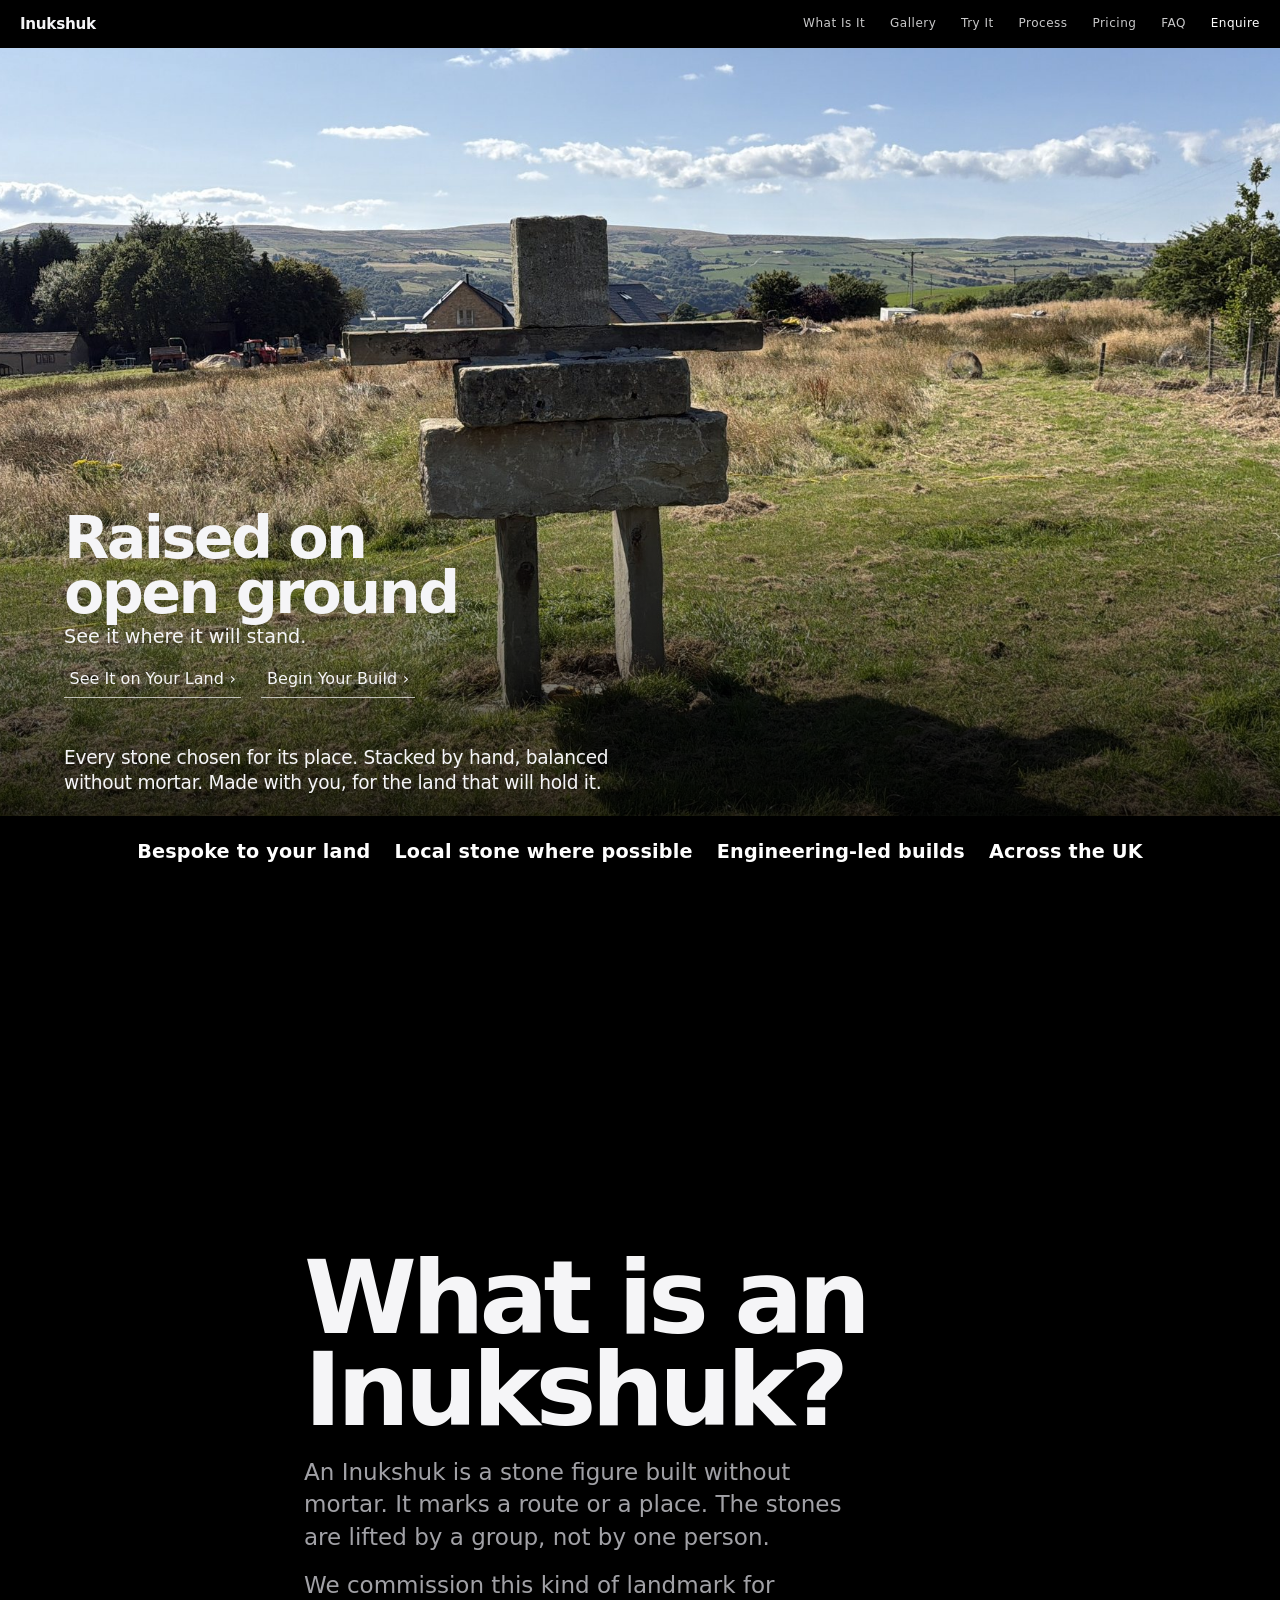
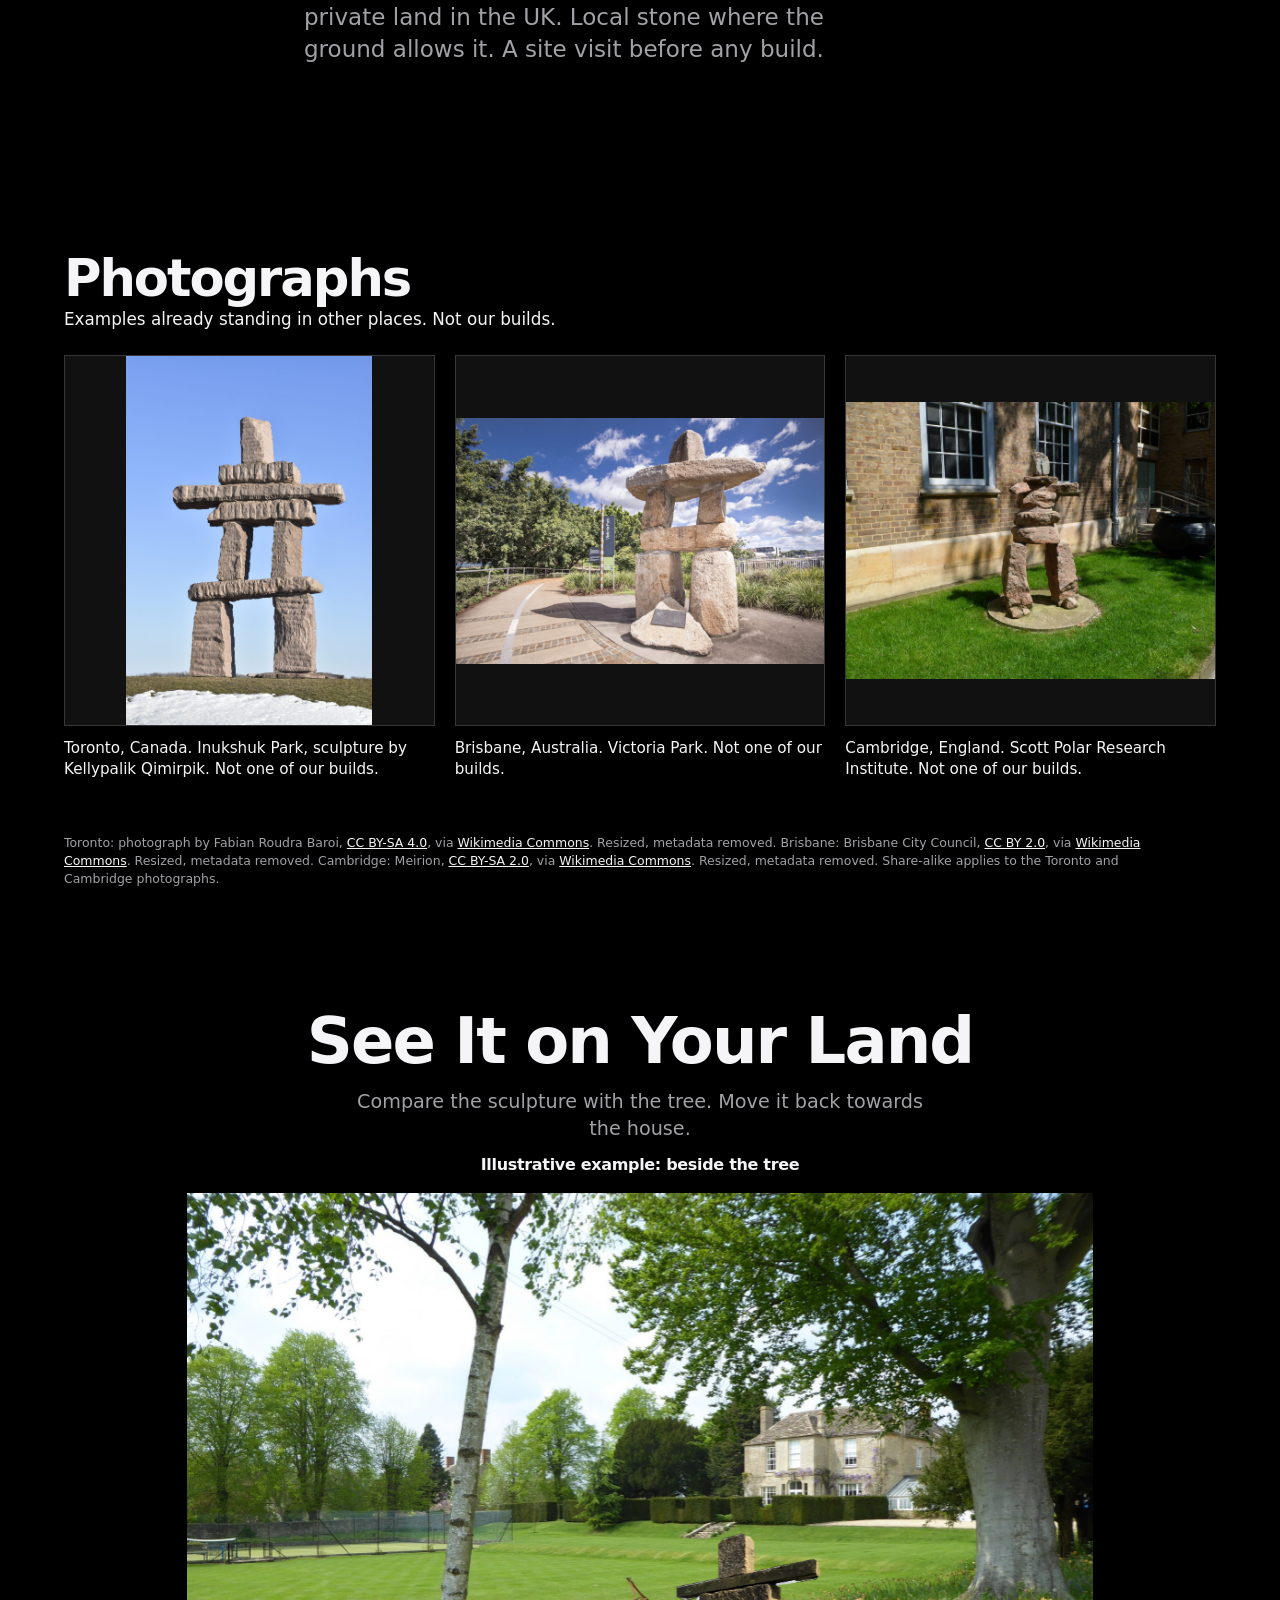
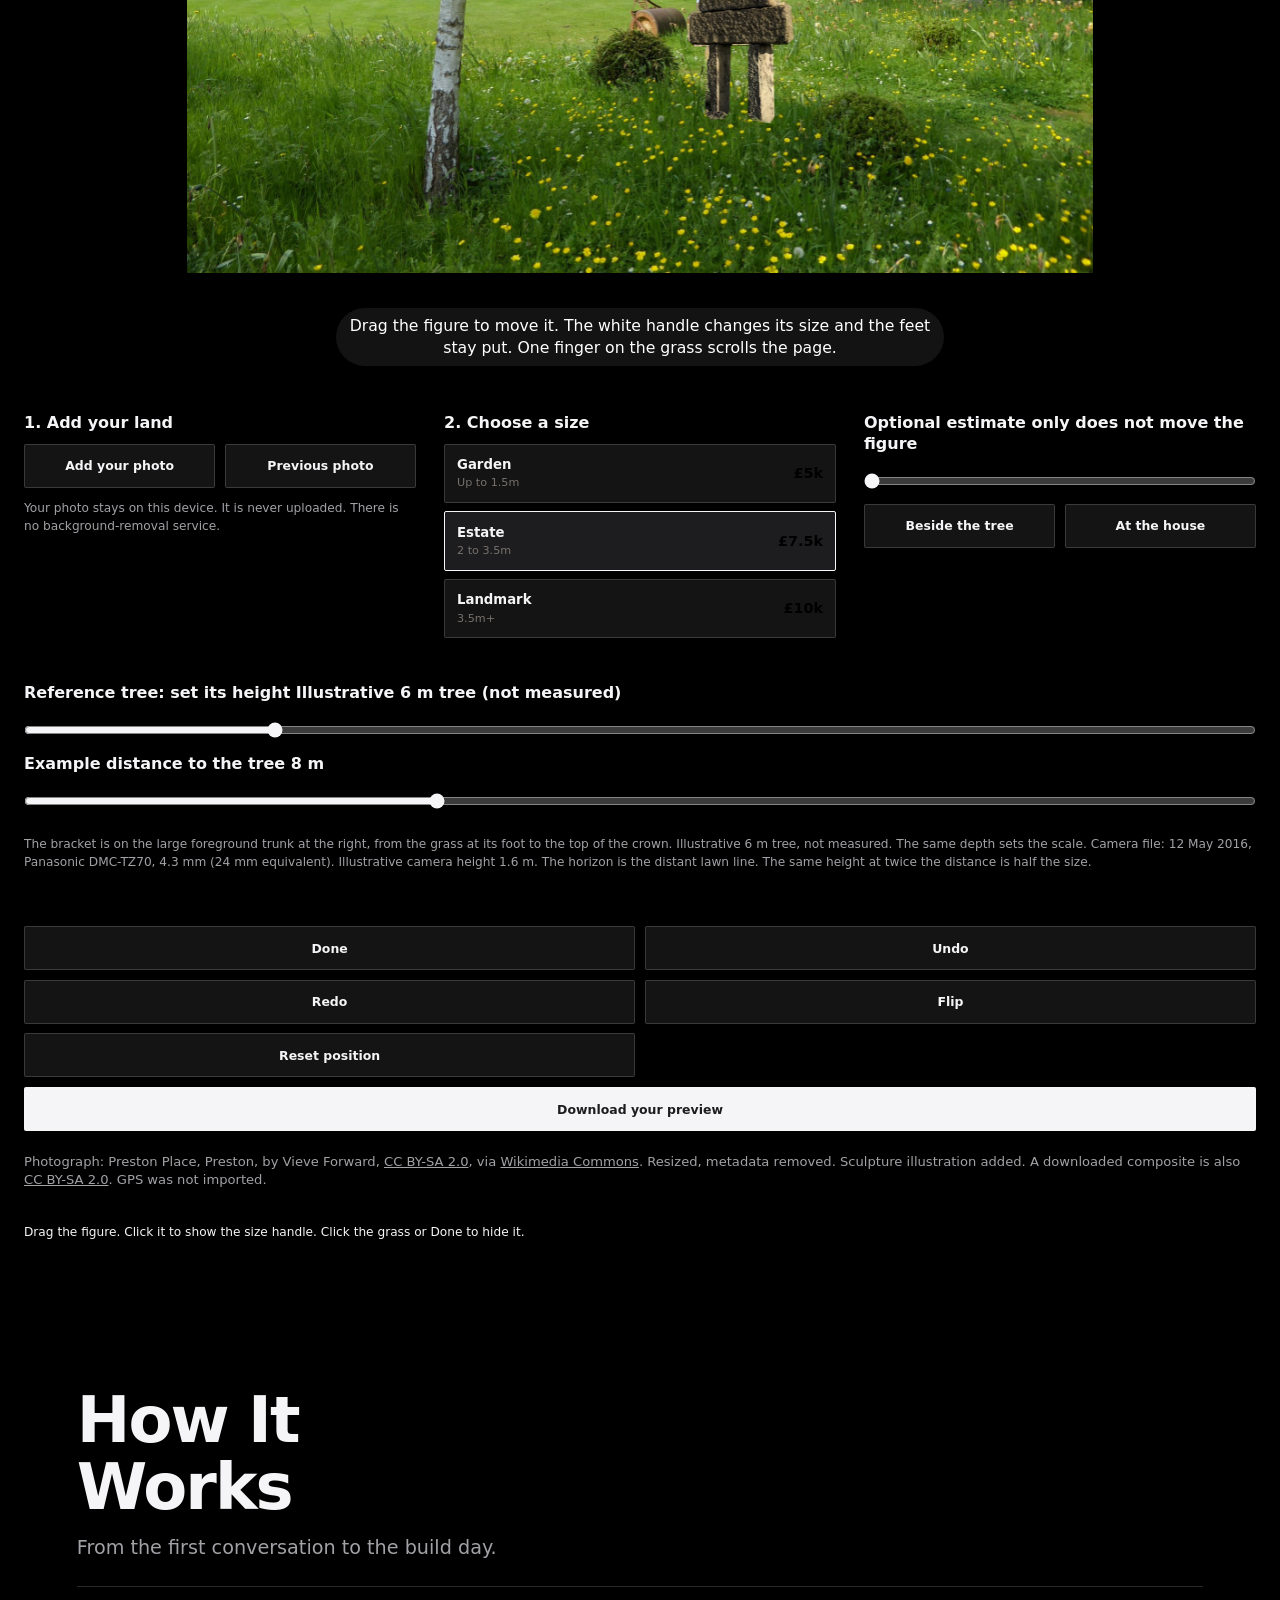
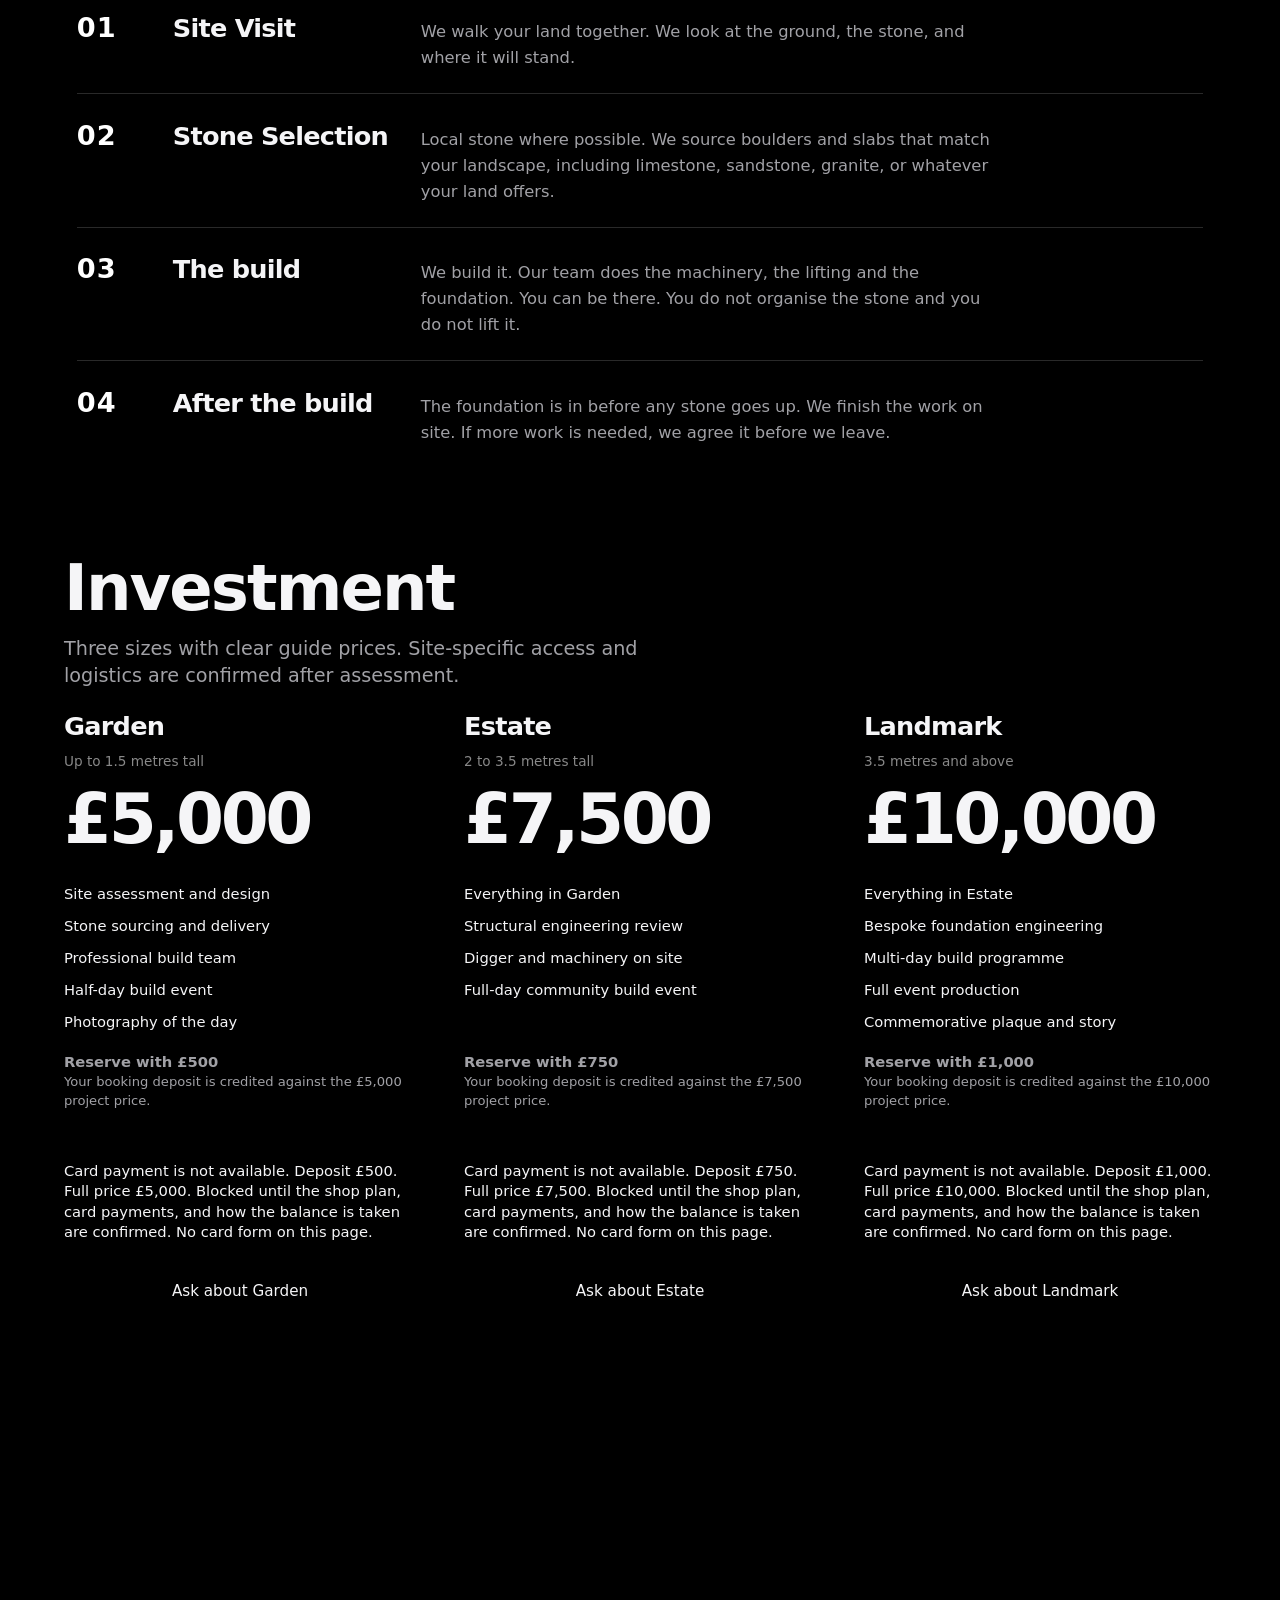
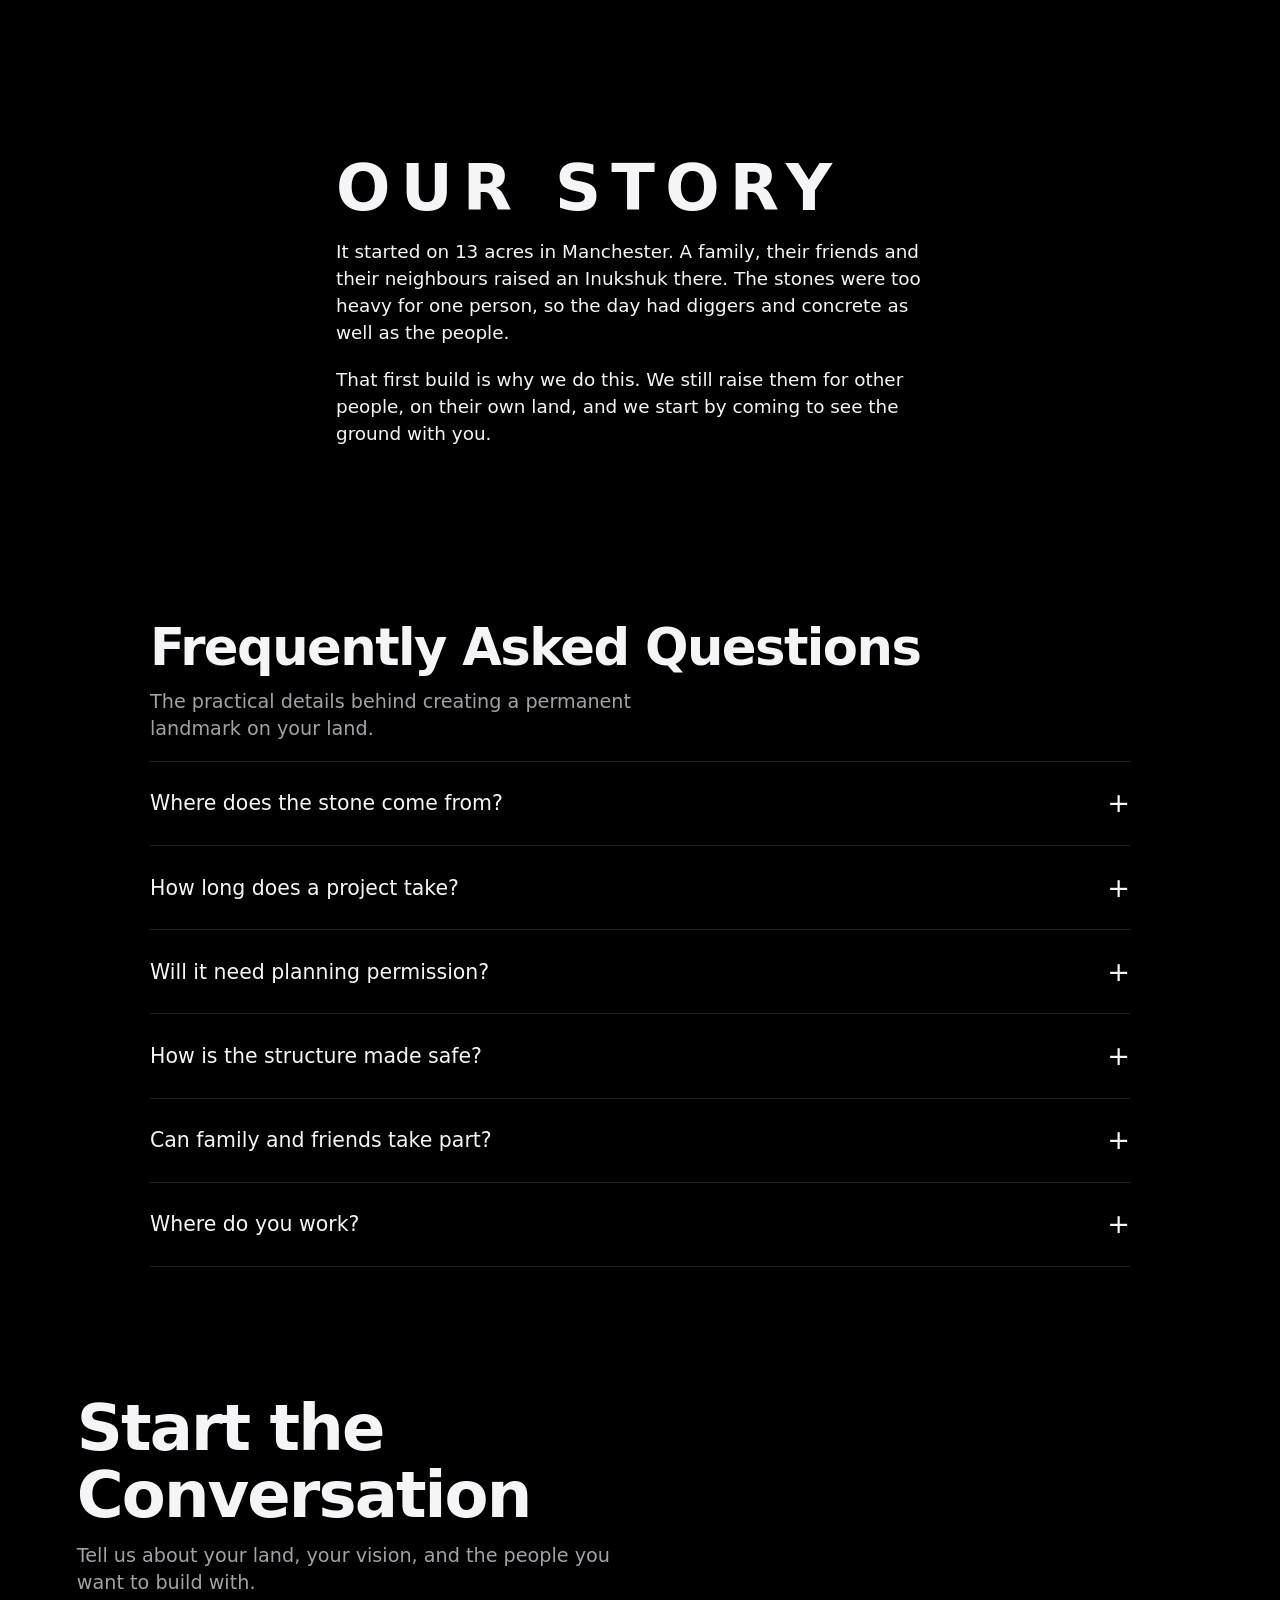
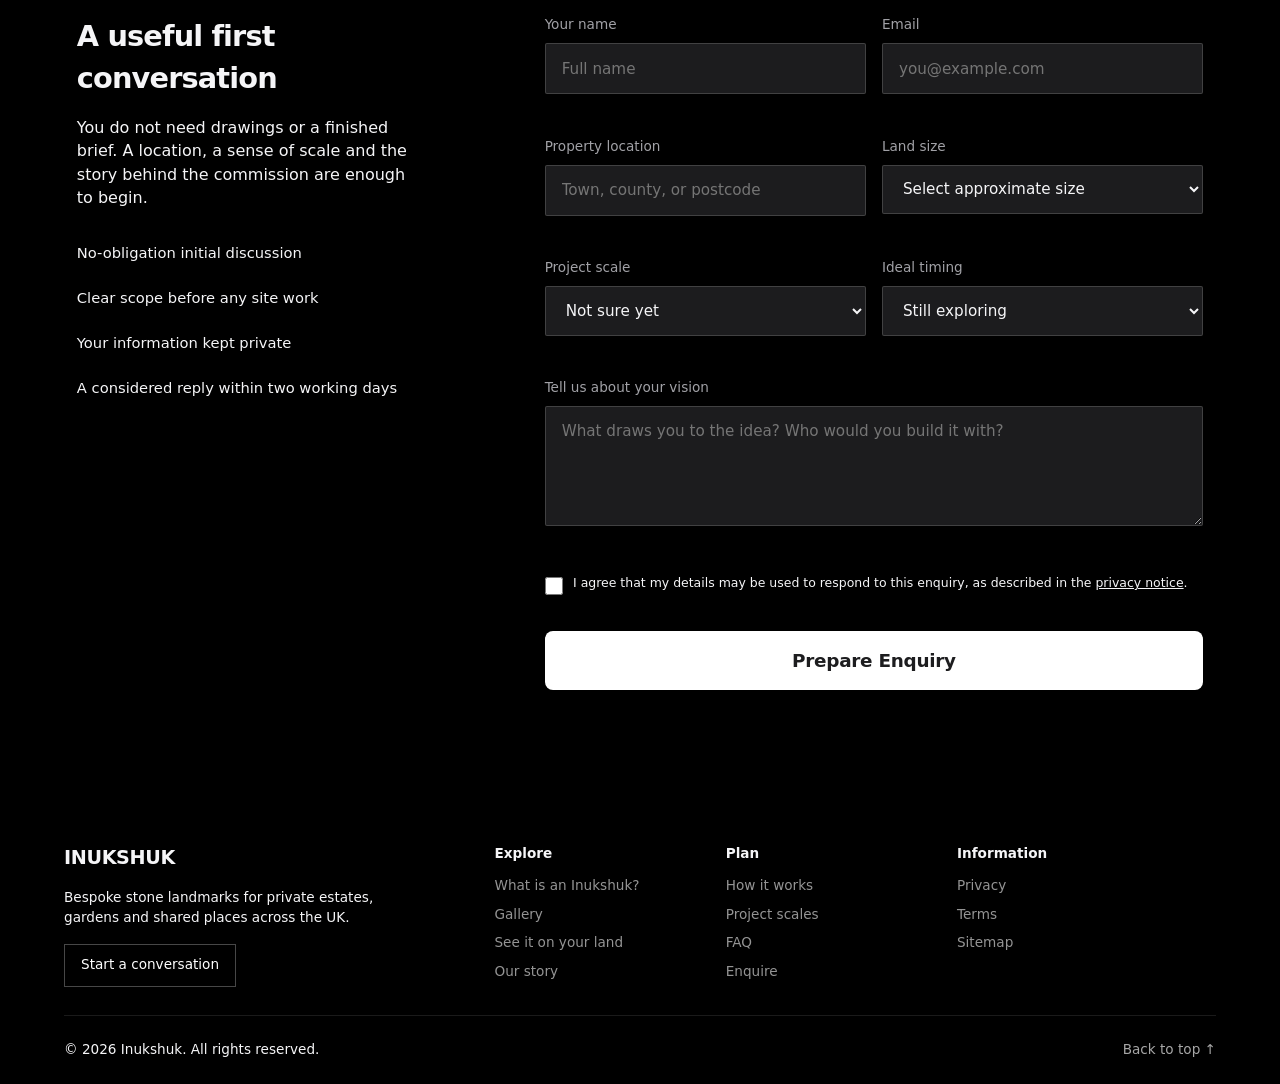
==== commit 80f3d7df: "Show the four lines on the first screen and hide the size handle when done. The trust row now fits u" ====
--- a/legacy-static/index.html
+++ b/legacy-static/index.html
@@ -1231,6 +1231,26 @@
       .photo-card button { aspect-ratio: 1 / 1; }
       .gallery-intro { position: static; }
     }
+    @media (min-width: 801px) {
+      .hero {
+        height: calc(100svh - 5.25rem);
+        min-height: 0;
+        max-height: calc(100svh - 5.25rem);
+      }
+      .trust-strip {
+        display: flex;
+        align-items: center;
+        min-height: 4.6rem;
+        padding: 0.5rem clamp(1.25rem, 4vw, 3.5rem) 0.65rem;
+      }
+    }
+    @media (max-width: 800px) {
+      .hero { min-height: 0; height: auto; }
+      .hero-media { max-height: calc(100svh - 15rem); }
+      .hero-caption { padding-top: 0.35rem; padding-bottom: 0.35rem; }
+      .trust-strip { padding: 0.25rem 1.15rem 0.45rem; }
+      .trust-list li { font-size: 1.02rem; line-height: 1.15; }
+    }
   </style>
 </head>
 <body>
@@ -1391,6 +1411,7 @@
             <p class="privacy-note viz-math" id="viz-math"></p>
           </div>
           <div class="viz-button-row">
+            <button class="viz-button" id="viz-done" type="button">Done</button>
             <button class="viz-button" id="undo-btn" type="button">Undo</button>
             <button class="viz-button" id="redo-btn" type="button">Redo</button>
             <button class="viz-button" id="flip-btn" type="button">Flip</button>
@@ -1496,9 +1517,8 @@
     <div class="container">
       <h2 class="section-title">Our Story</h2>
       <div class="story-content">
-        <p>It started on 13 acres in Manchester. A family, their friends and their neighbours raised an Inukshuk there.</p>
-        <p class="highlight">The stones were too heavy for one person.</p>
-        <p>Diggers and concrete were on site. We now do this work for other people on their land.</p>
+        <p>It started on 13 acres in Manchester. A family, their friends and their neighbours raised an Inukshuk there. The stones were too heavy for one person, so the day had diggers and concrete as well as the people.</p>
+        <p>That first build is why we do this. We still raise them for other people, on their own land, and we start by coming to see the ground with you.</p>
       </div>
     </div>
   </section>
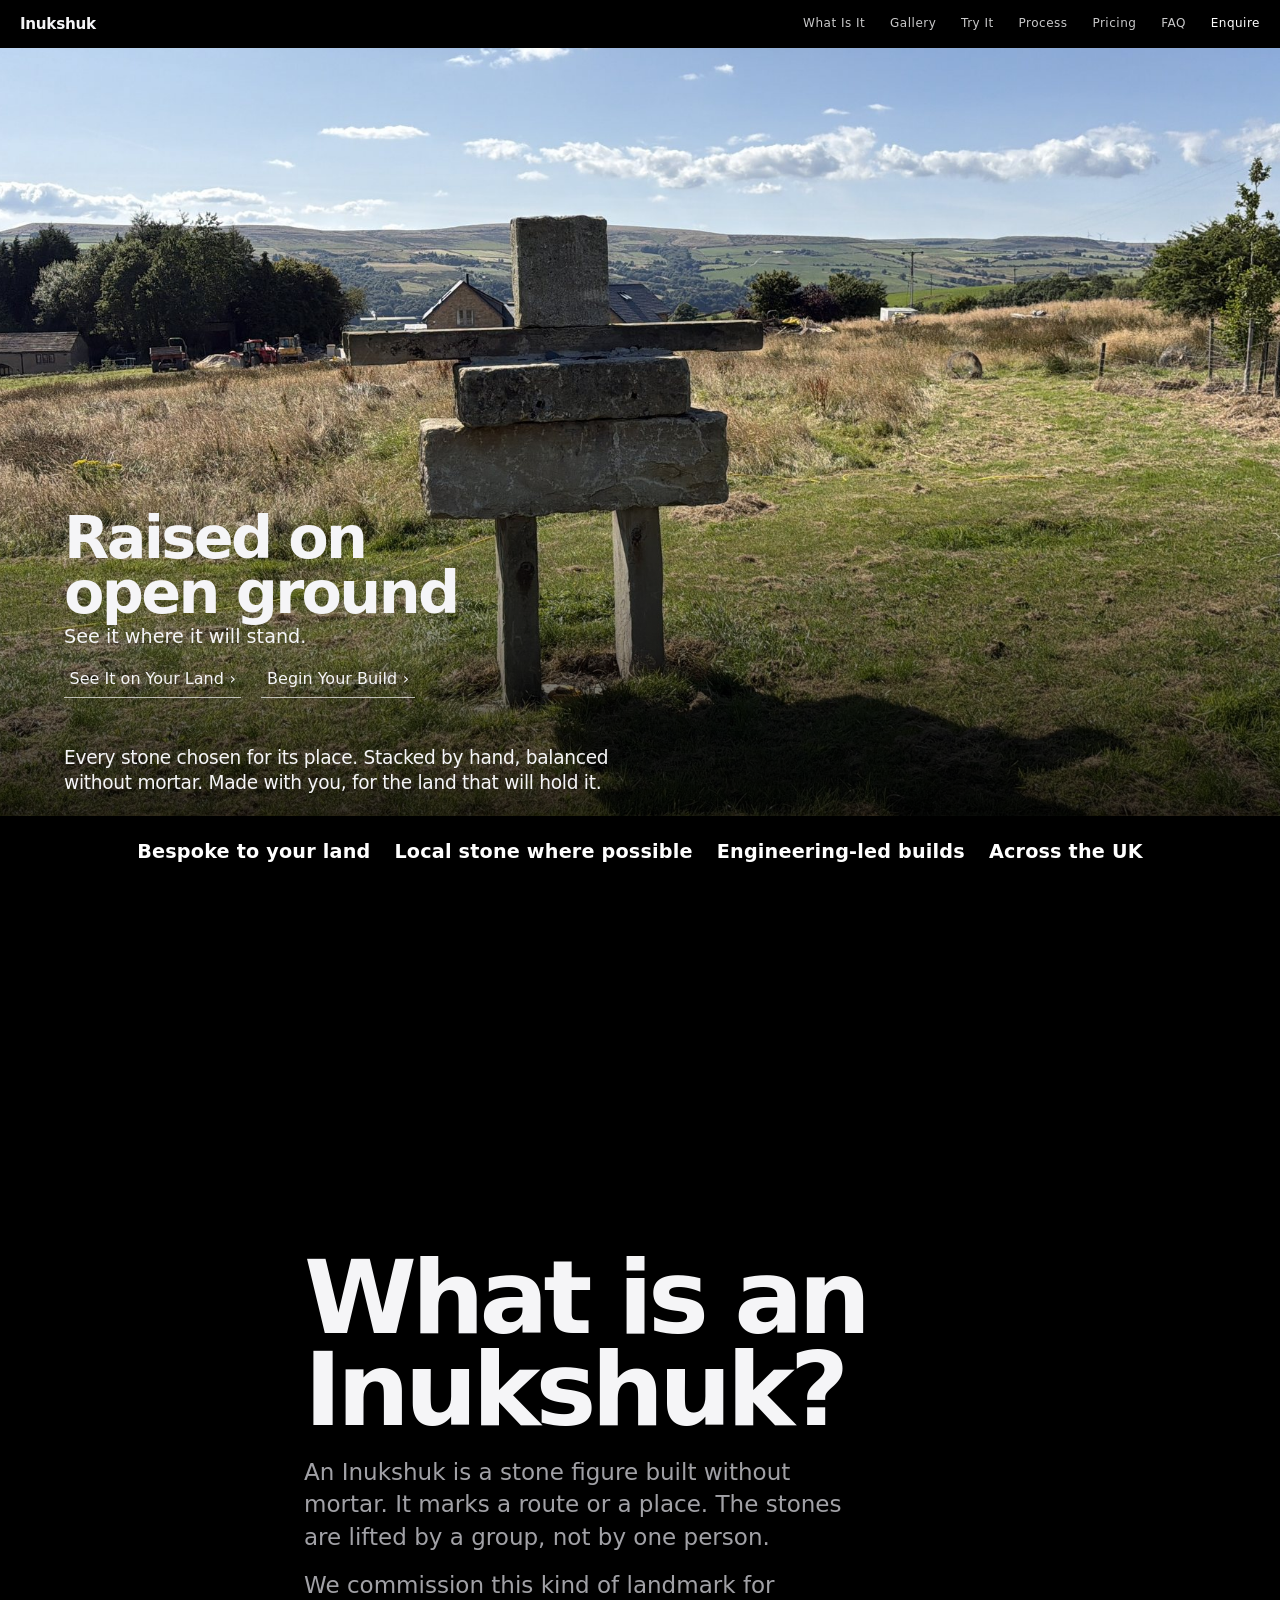
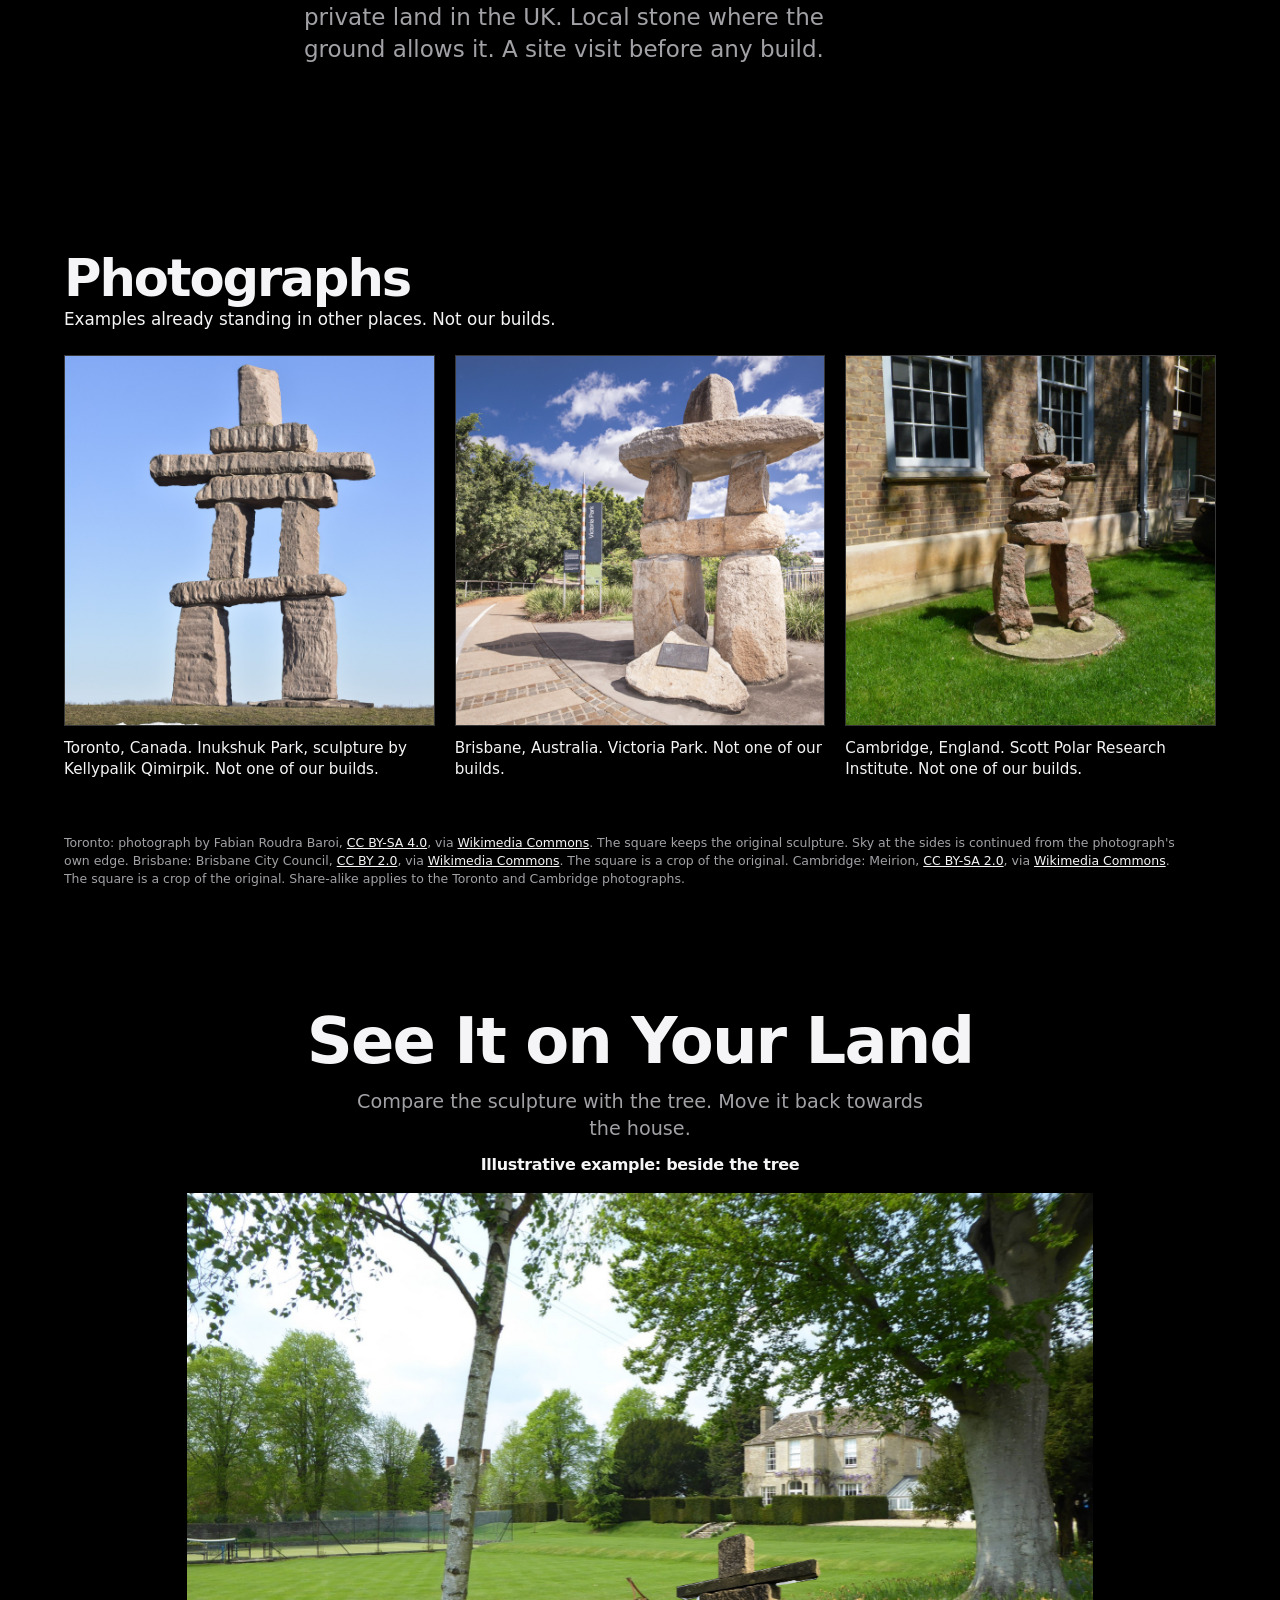
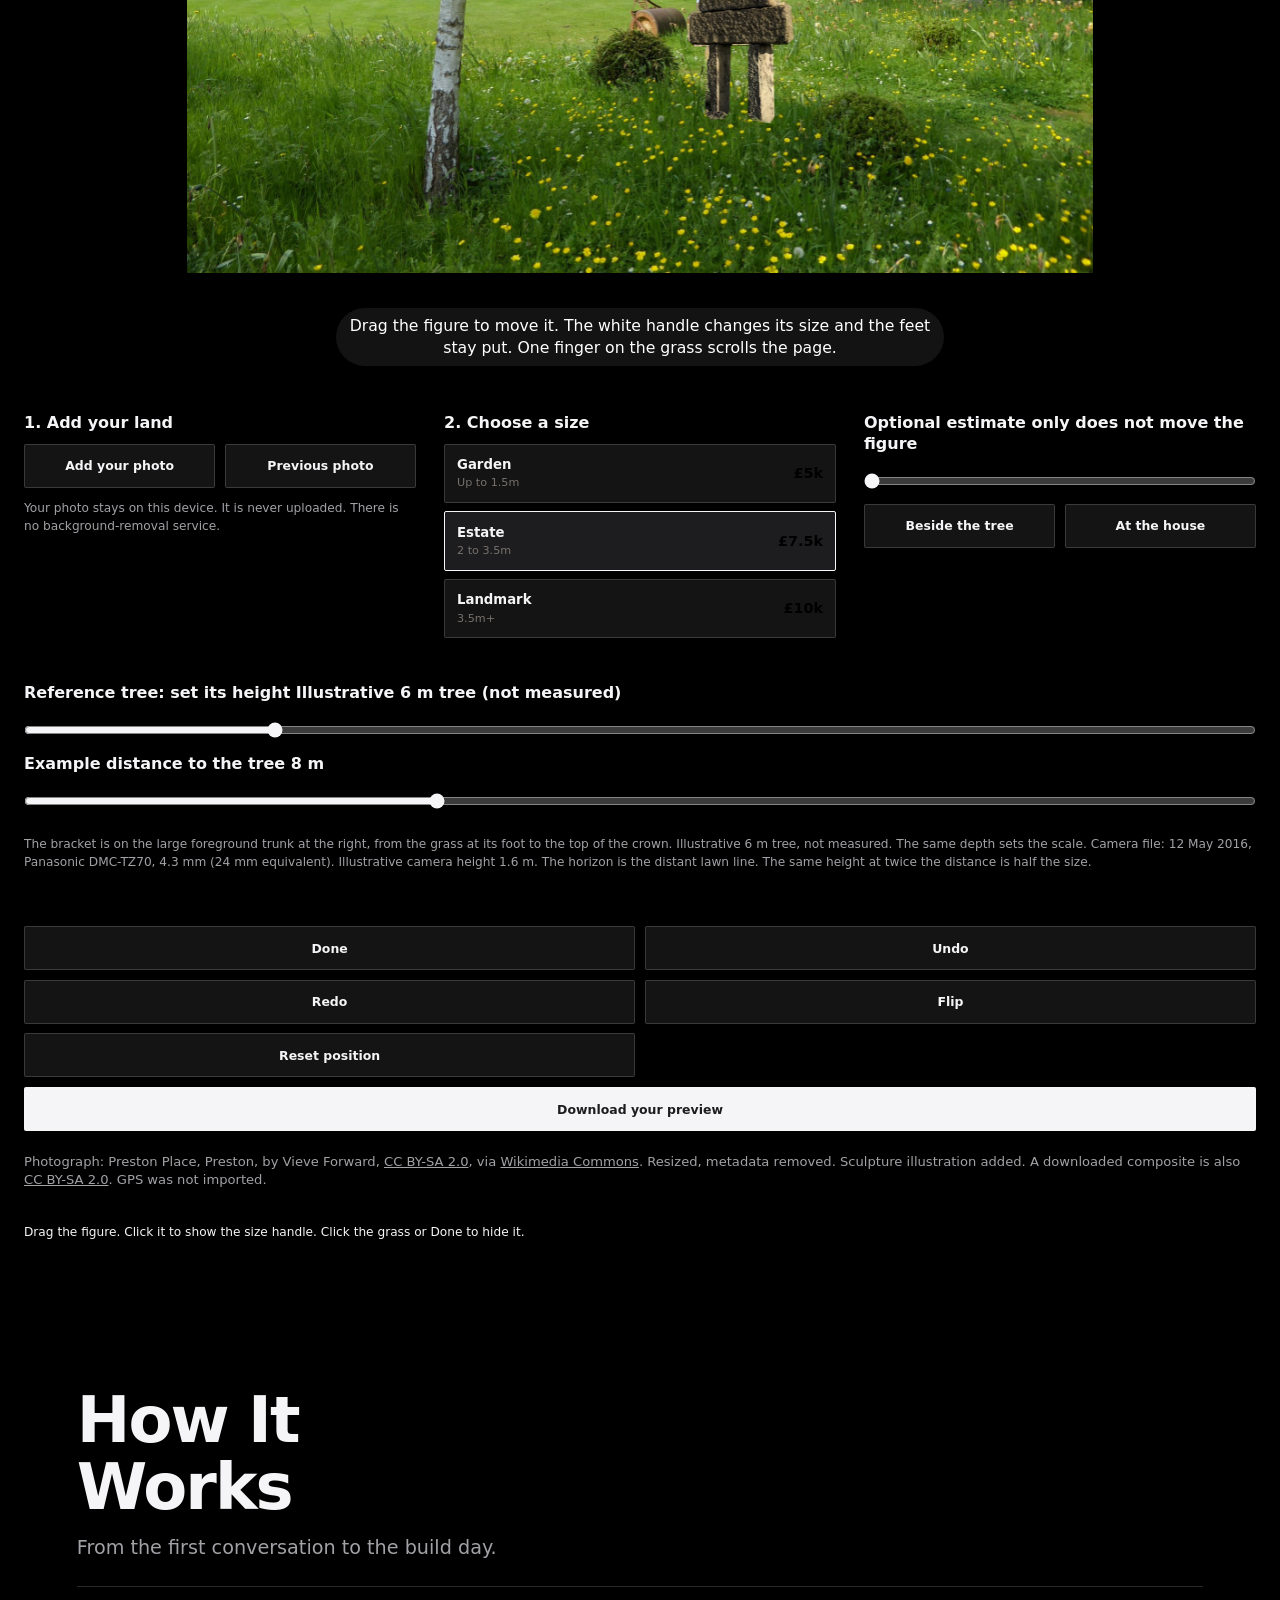
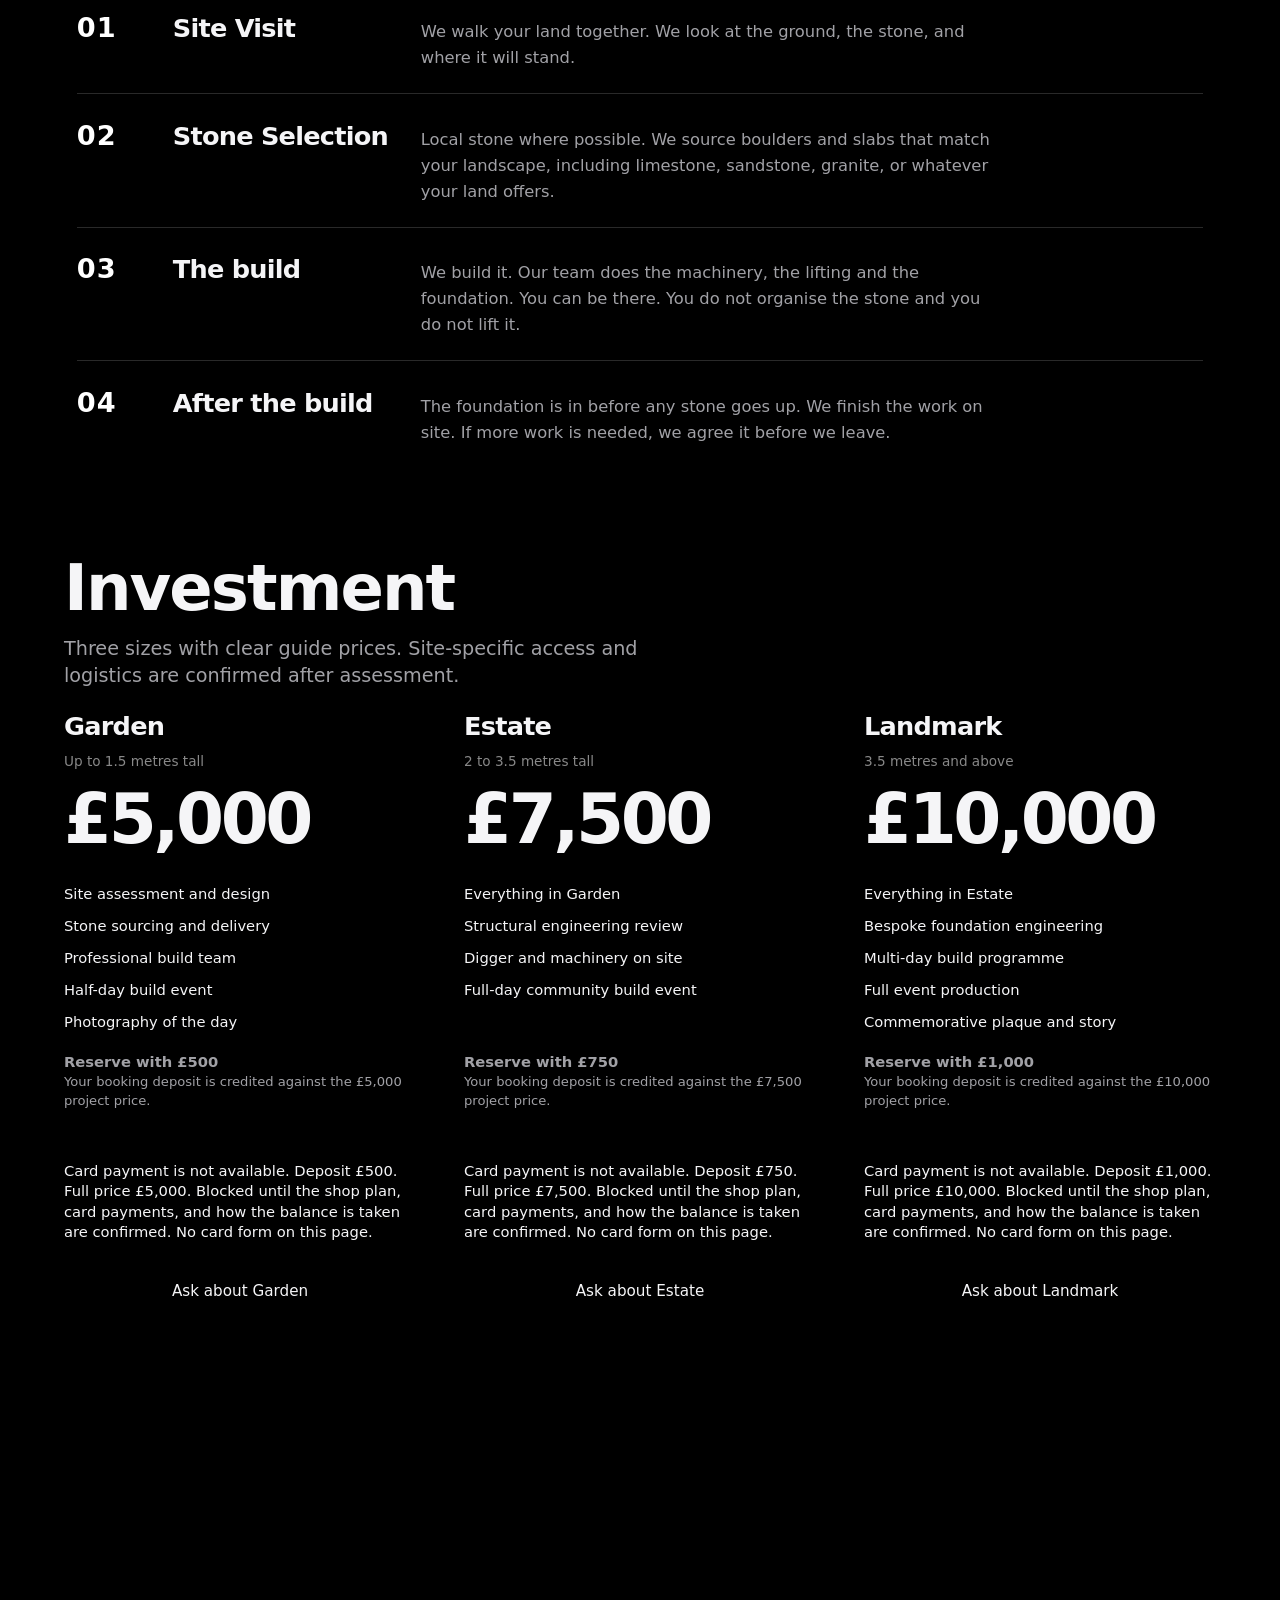
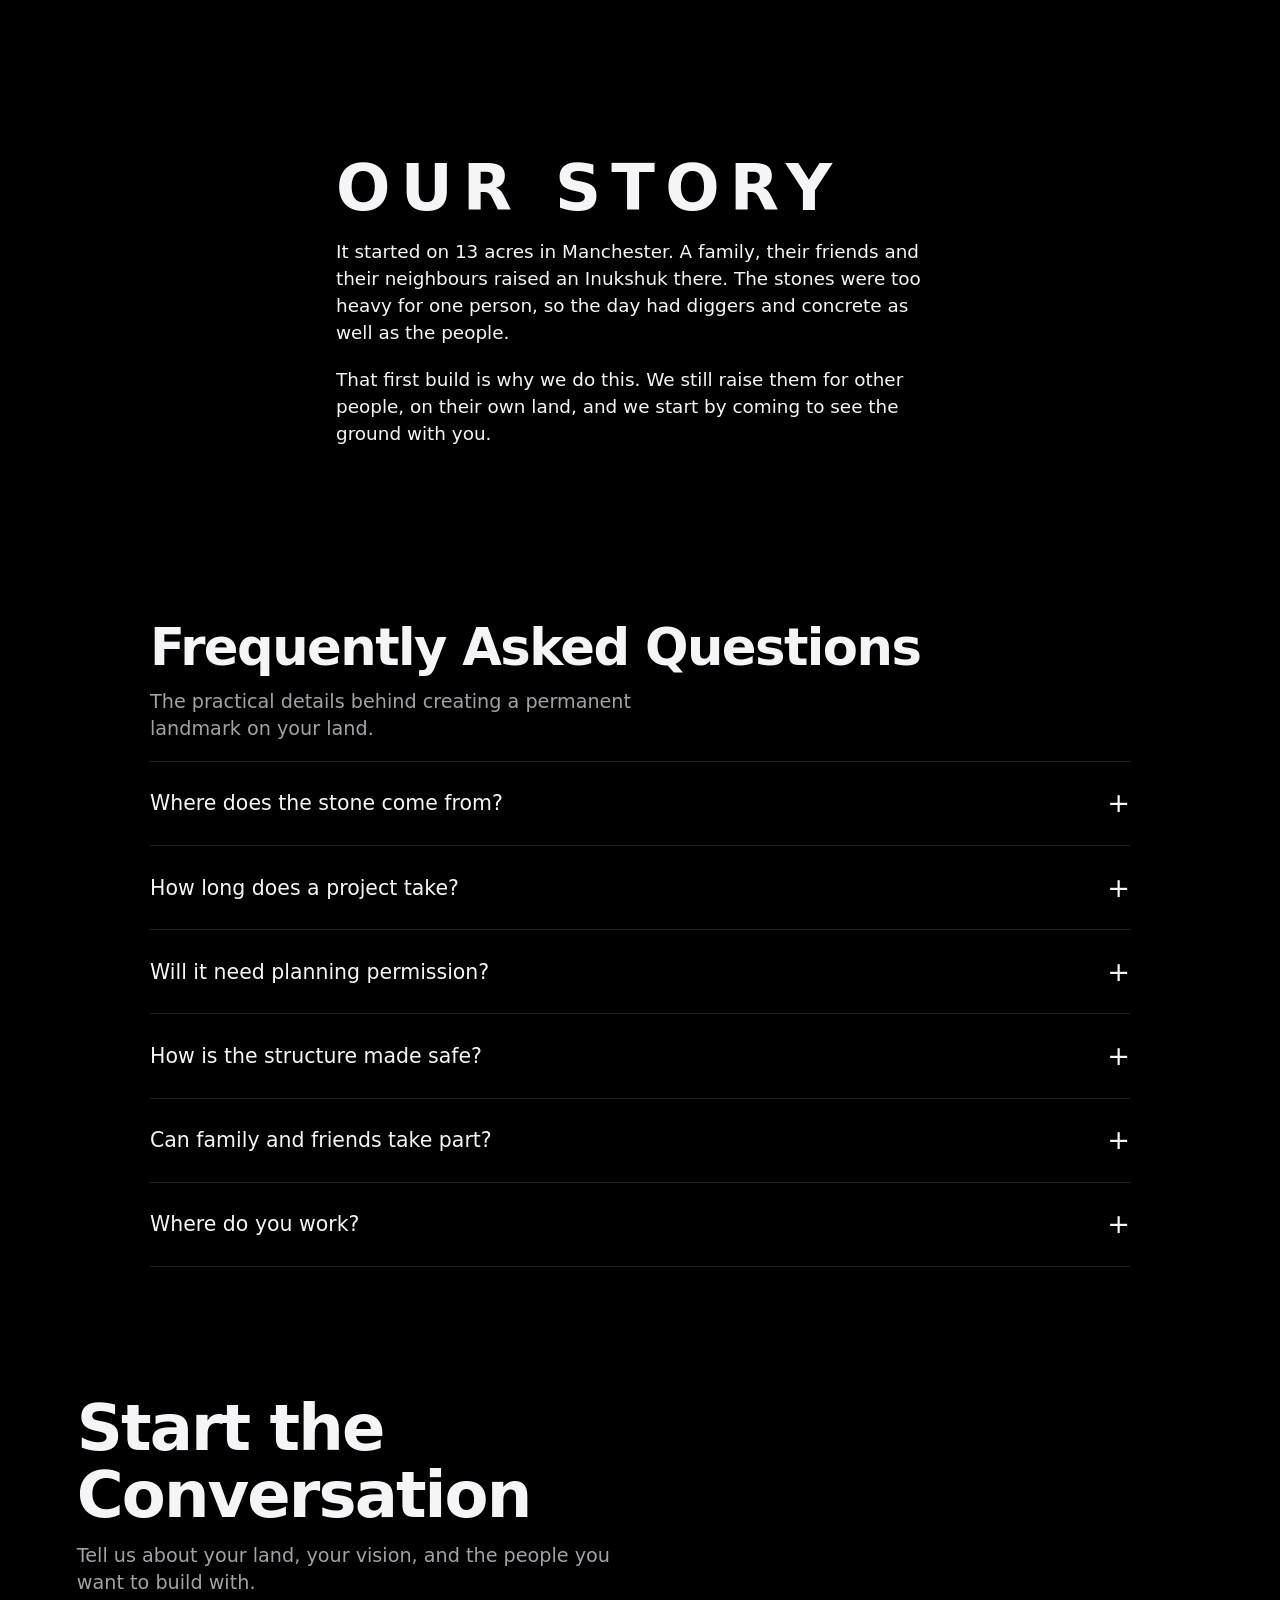
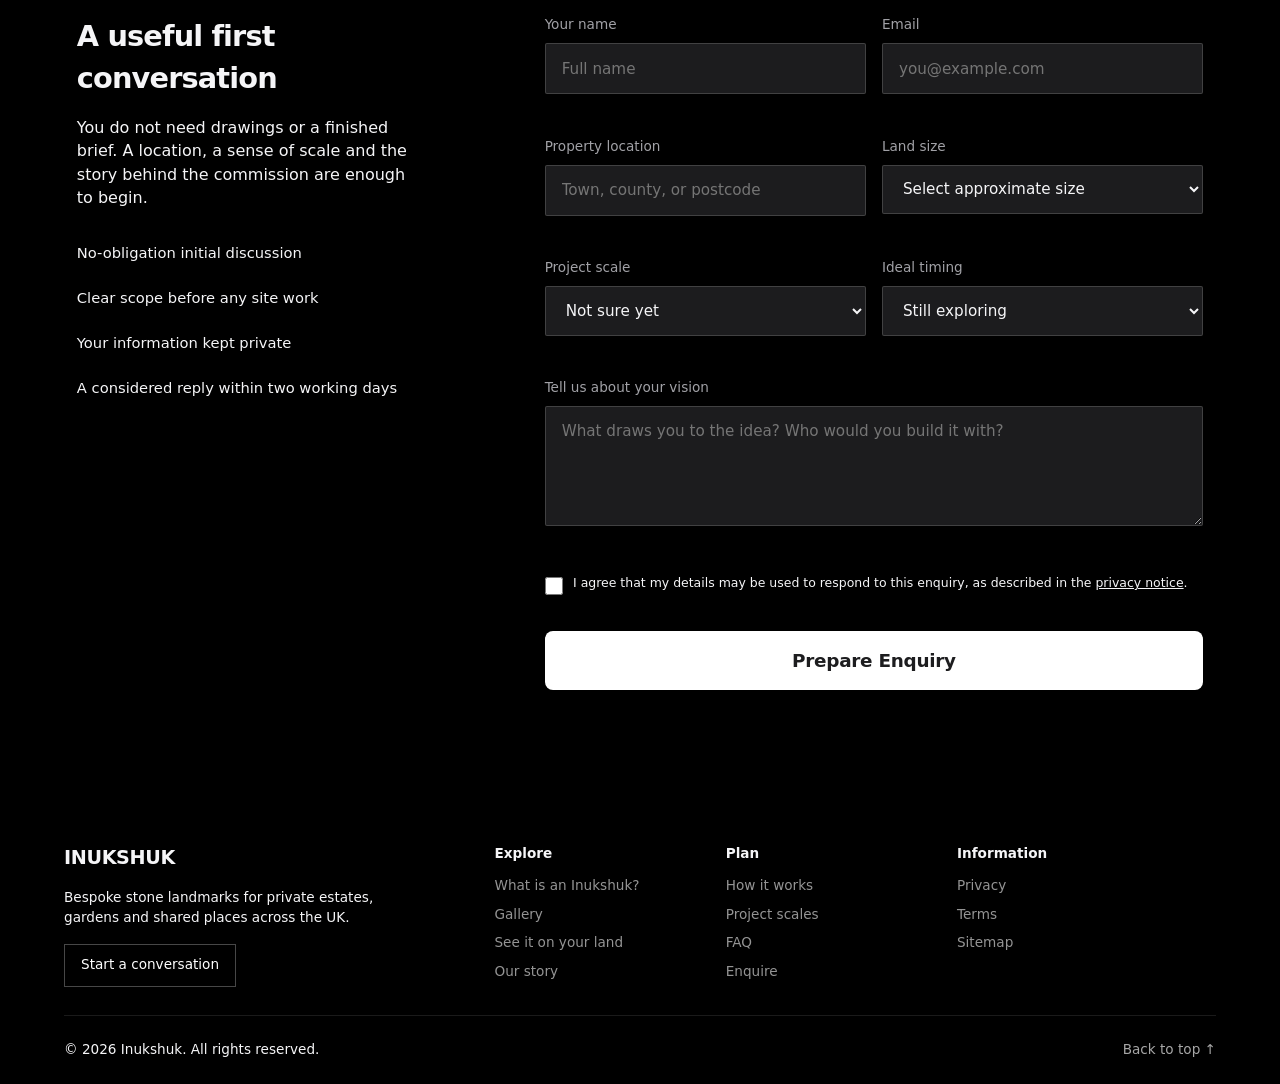
==== commit eb4310c5: "Fill the three example tiles without redrawing the sculptures. Toronto keeps the original figure and" ====
--- a/legacy-static/index.html
+++ b/legacy-static/index.html
@@ -1192,7 +1192,7 @@
       max-width: none;
       max-height: none;
       margin: 0;
-      object-fit: contain;
+      object-fit: cover;
       object-position: center center;
       background: #111;
     }
@@ -1325,24 +1325,24 @@
       <div class="photo-grid">
         <figure class="photo-card">
           <button type="button" class="gallery-open" data-gallery-index="0" aria-label="Open the Toronto photograph">
-            <img src="assets/gallery/example-toronto.jpg" alt="Stone Inukshuk at Inukshuk Park in Toronto, head and feet in frame" width="1067" height="1600" loading="lazy" decoding="async">
+            <img src="assets/gallery/example-toronto-square.jpg" alt="Stone Inukshuk at Inukshuk Park in Toronto, head and feet in frame" width="1600" height="1600" loading="lazy" decoding="async">
           </button>
           <figcaption>Toronto, Canada. Inukshuk Park, sculpture by Kellypalik Qimirpik. Not one of our builds.</figcaption>
         </figure>
         <figure class="photo-card">
           <button type="button" class="gallery-open" data-gallery-index="1" aria-label="Open the Brisbane photograph">
-            <img src="assets/gallery/example-brisbane.jpg" alt="Stone Inukshuk at Victoria Park in Brisbane, head and feet in frame" width="1600" height="1067" loading="lazy" decoding="async">
+            <img src="assets/gallery/example-brisbane-square.jpg" alt="Stone Inukshuk at Victoria Park in Brisbane, head and feet in frame" width="1600" height="1600" loading="lazy" decoding="async">
           </button>
           <figcaption>Brisbane, Australia. Victoria Park. Not one of our builds.</figcaption>
         </figure>
         <figure class="photo-card">
           <button type="button" class="gallery-open" data-gallery-index="2" aria-label="Open the Cambridge photograph">
-            <img src="assets/gallery/example-cambridge.jpg" alt="Stone Inukshuk outside the Scott Polar Research Institute in Cambridge, head and feet in frame" width="1600" height="1200" loading="lazy" decoding="async">
+            <img src="assets/gallery/example-cambridge-square.jpg" alt="Stone Inukshuk outside the Scott Polar Research Institute in Cambridge, head and feet in frame" width="1600" height="1600" loading="lazy" decoding="async">
           </button>
           <figcaption>Cambridge, England. Scott Polar Research Institute. Not one of our builds.</figcaption>
         </figure>
       </div>
-      <p class="gallery-credits">Toronto: photograph by Fabian Roudra Baroi, <a href="https://creativecommons.org/licenses/by-sa/4.0/">CC BY-SA 4.0</a>, via <a href="https://commons.wikimedia.org/wiki/File:Inukshuk_Park_05.jpg">Wikimedia Commons</a>. Resized, metadata removed. Brisbane: Brisbane City Council, <a href="https://creativecommons.org/licenses/by/2.0/">CC BY 2.0</a>, via <a href="https://commons.wikimedia.org/wiki/File:%27INUKSHUK%27_by_Inuit_people_of_Northwest_Territories_of_Canada_(40551297444).jpg">Wikimedia Commons</a>. Resized, metadata removed. Cambridge: Meirion, <a href="https://creativecommons.org/licenses/by-sa/2.0/">CC BY-SA 2.0</a>, via <a href="https://commons.wikimedia.org/wiki/File:Inukshuk_-_Scott_Polar_Research_Institute,_Cambridge_(geograph_2994484).jpg">Wikimedia Commons</a>. Resized, metadata removed. Share-alike applies to the Toronto and Cambridge photographs.</p>
+      <p class="gallery-credits">Toronto: photograph by Fabian Roudra Baroi, <a href="https://creativecommons.org/licenses/by-sa/4.0/">CC BY-SA 4.0</a>, via <a href="https://commons.wikimedia.org/wiki/File:Inukshuk_Park_05.jpg">Wikimedia Commons</a>. The square keeps the original sculpture. Sky at the sides is continued from the photograph's own edge. Brisbane: Brisbane City Council, <a href="https://creativecommons.org/licenses/by/2.0/">CC BY 2.0</a>, via <a href="https://commons.wikimedia.org/wiki/File:%27INUKSHUK%27_by_Inuit_people_of_Northwest_Territories_of_Canada_(40551297444).jpg">Wikimedia Commons</a>. The square is a crop of the original. Cambridge: Meirion, <a href="https://creativecommons.org/licenses/by-sa/2.0/">CC BY-SA 2.0</a>, via <a href="https://commons.wikimedia.org/wiki/File:Inukshuk_-_Scott_Polar_Research_Institute,_Cambridge_(geograph_2994484).jpg">Wikimedia Commons</a>. The square is a crop of the original. Share-alike applies to the Toronto and Cambridge photographs.</p>
     </div>
   </section>
 
@@ -1350,7 +1350,7 @@
     <div class="lightbox-frame">
       <button class="lightbox-close" type="button" aria-label="Close image viewer">&times;</button>
       <button class="lightbox-nav lightbox-prev" type="button" aria-label="Previous photograph">&#8249;</button>
-      <img id="lightbox-image" src="assets/gallery/example-toronto.jpg" alt="">
+      <img id="lightbox-image" src="assets/gallery/example-toronto-square.jpg" alt="">
       <button class="lightbox-nav lightbox-next" type="button" aria-label="Next photograph">&#8250;</button>
       <p class="lightbox-caption" id="lightbox-caption"></p>
     </div>
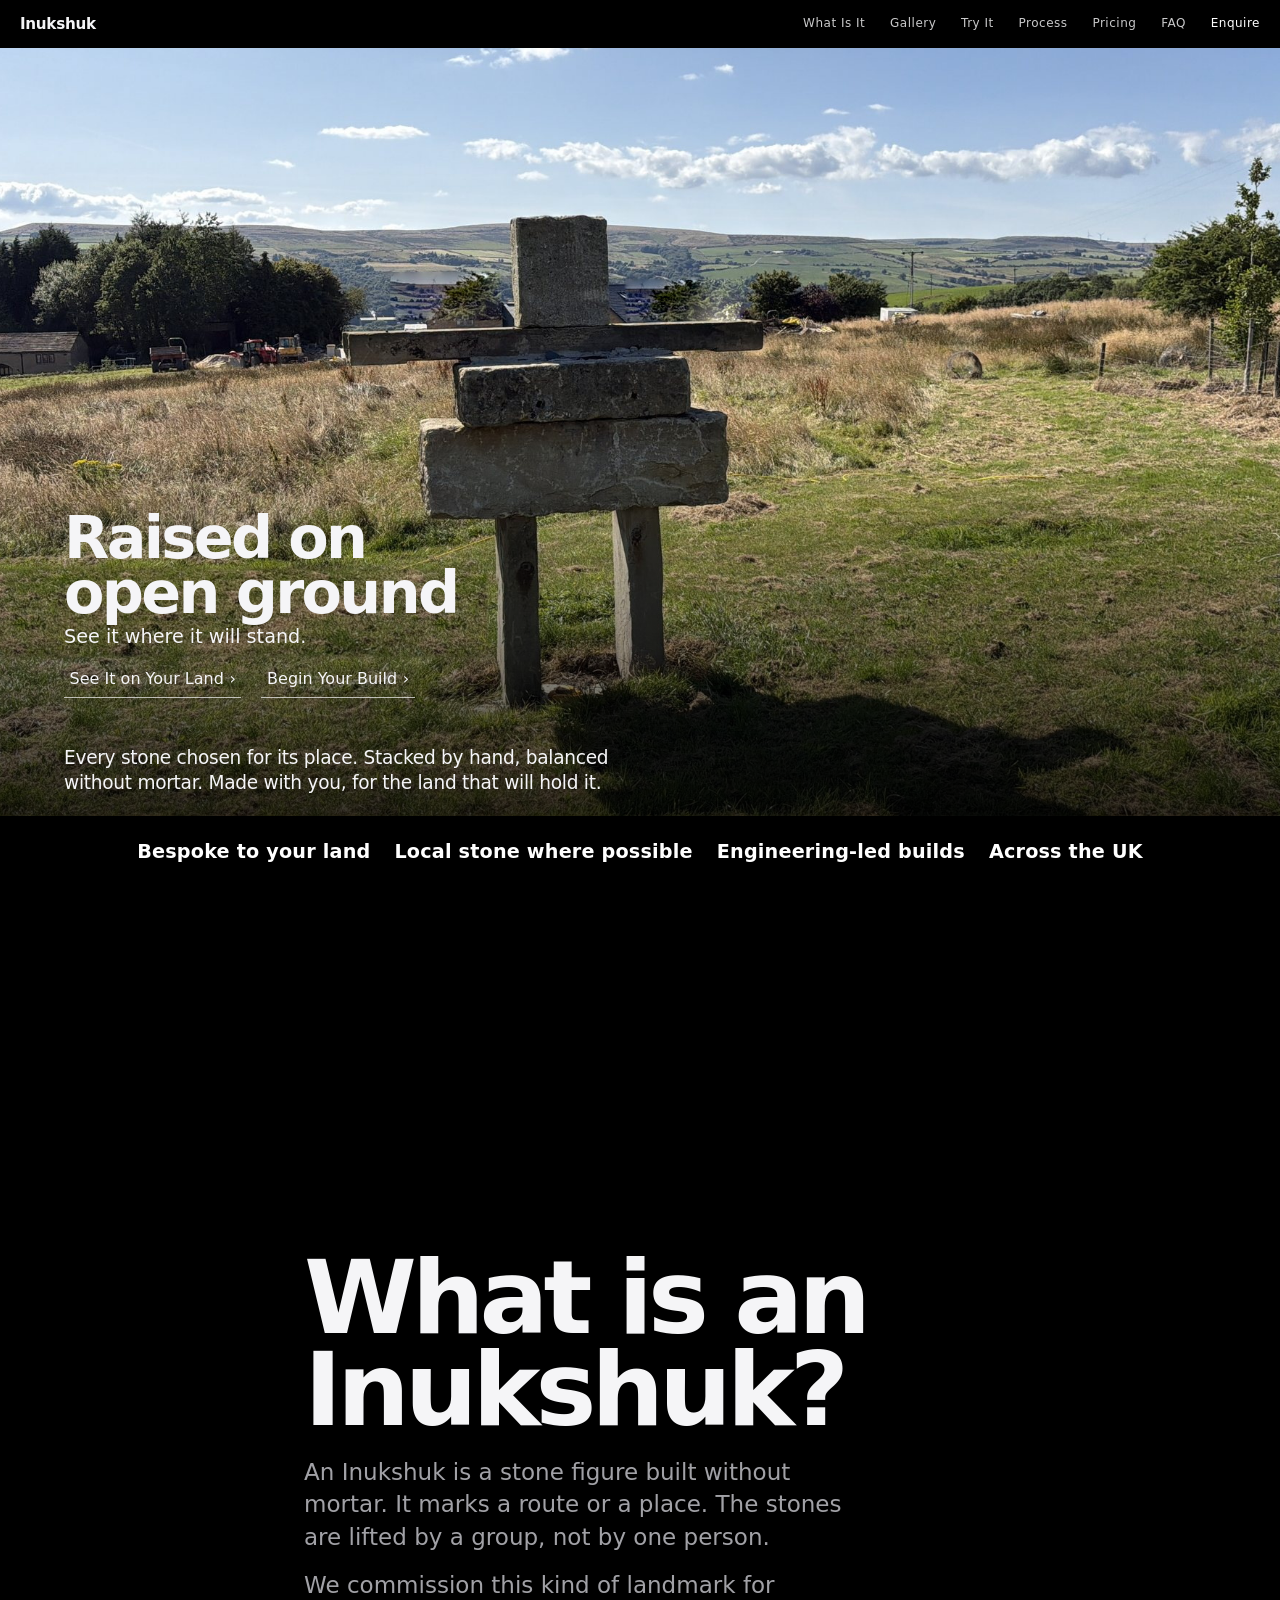
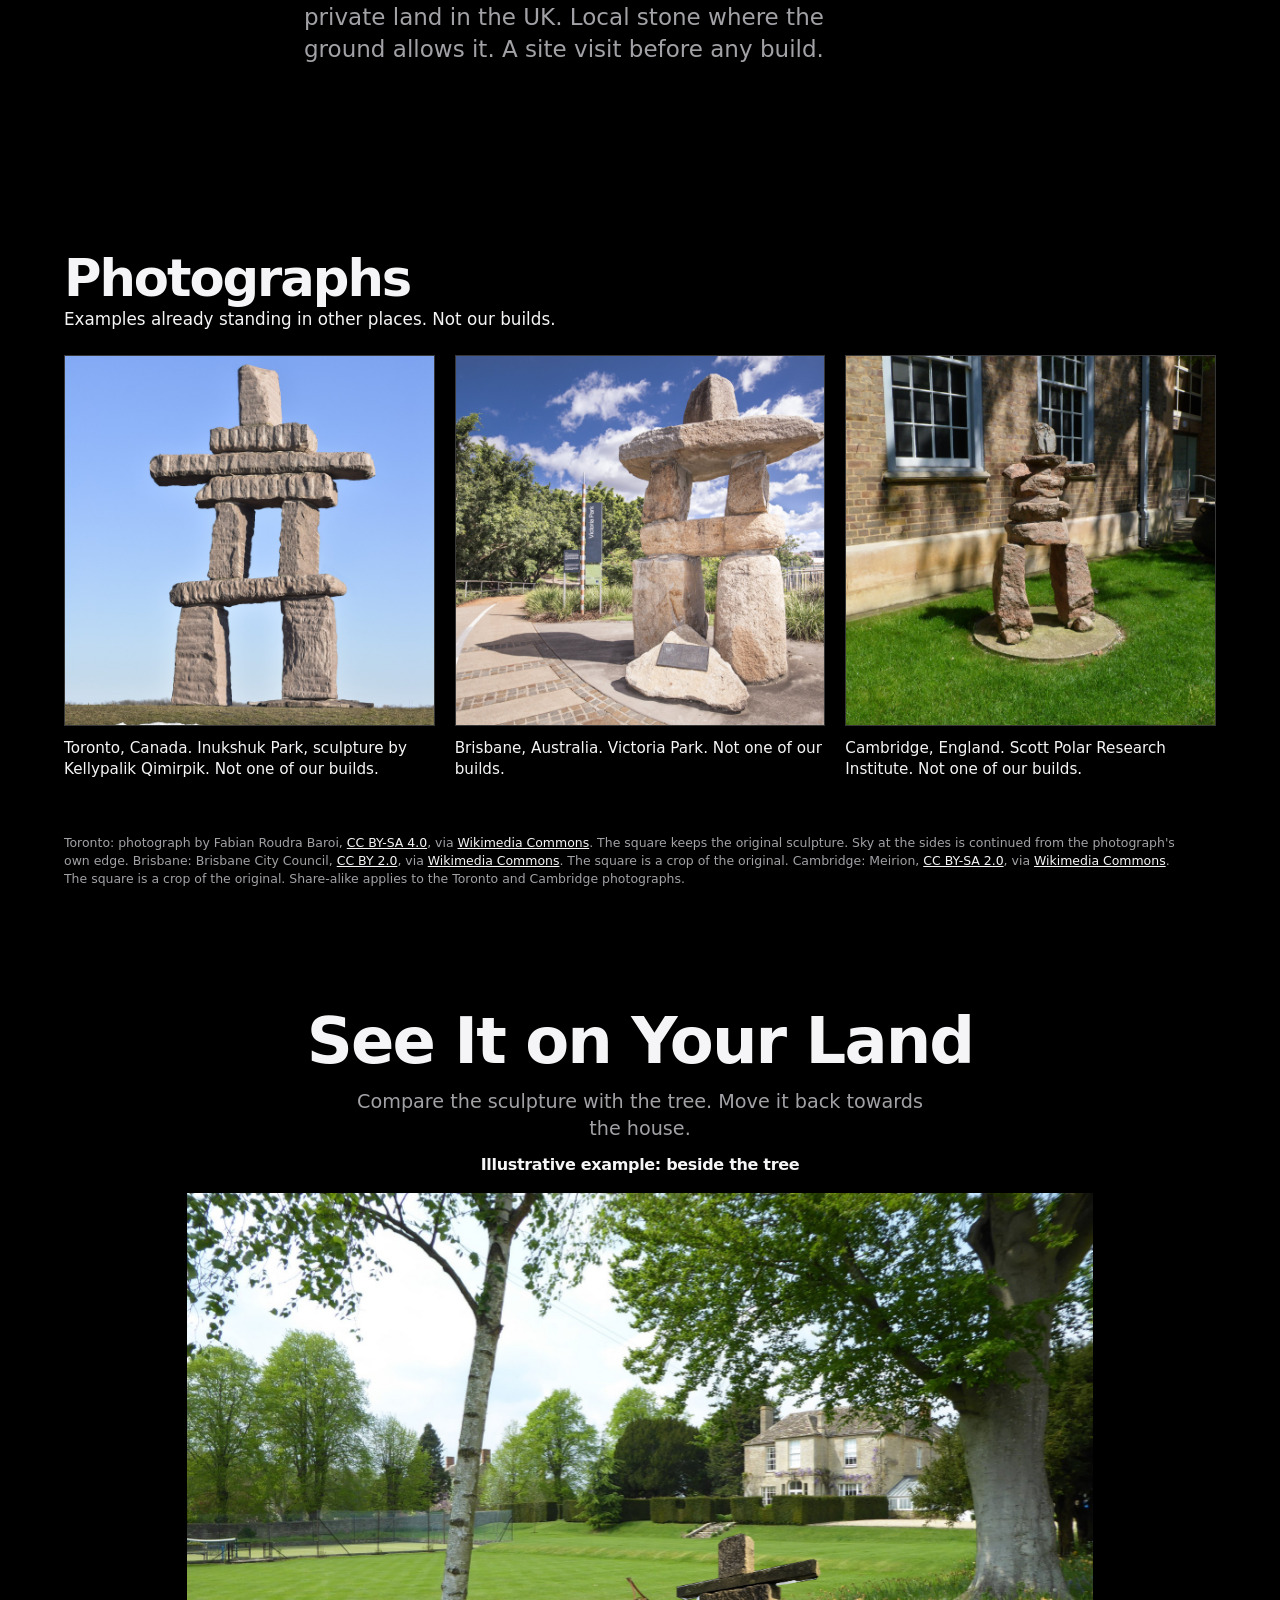
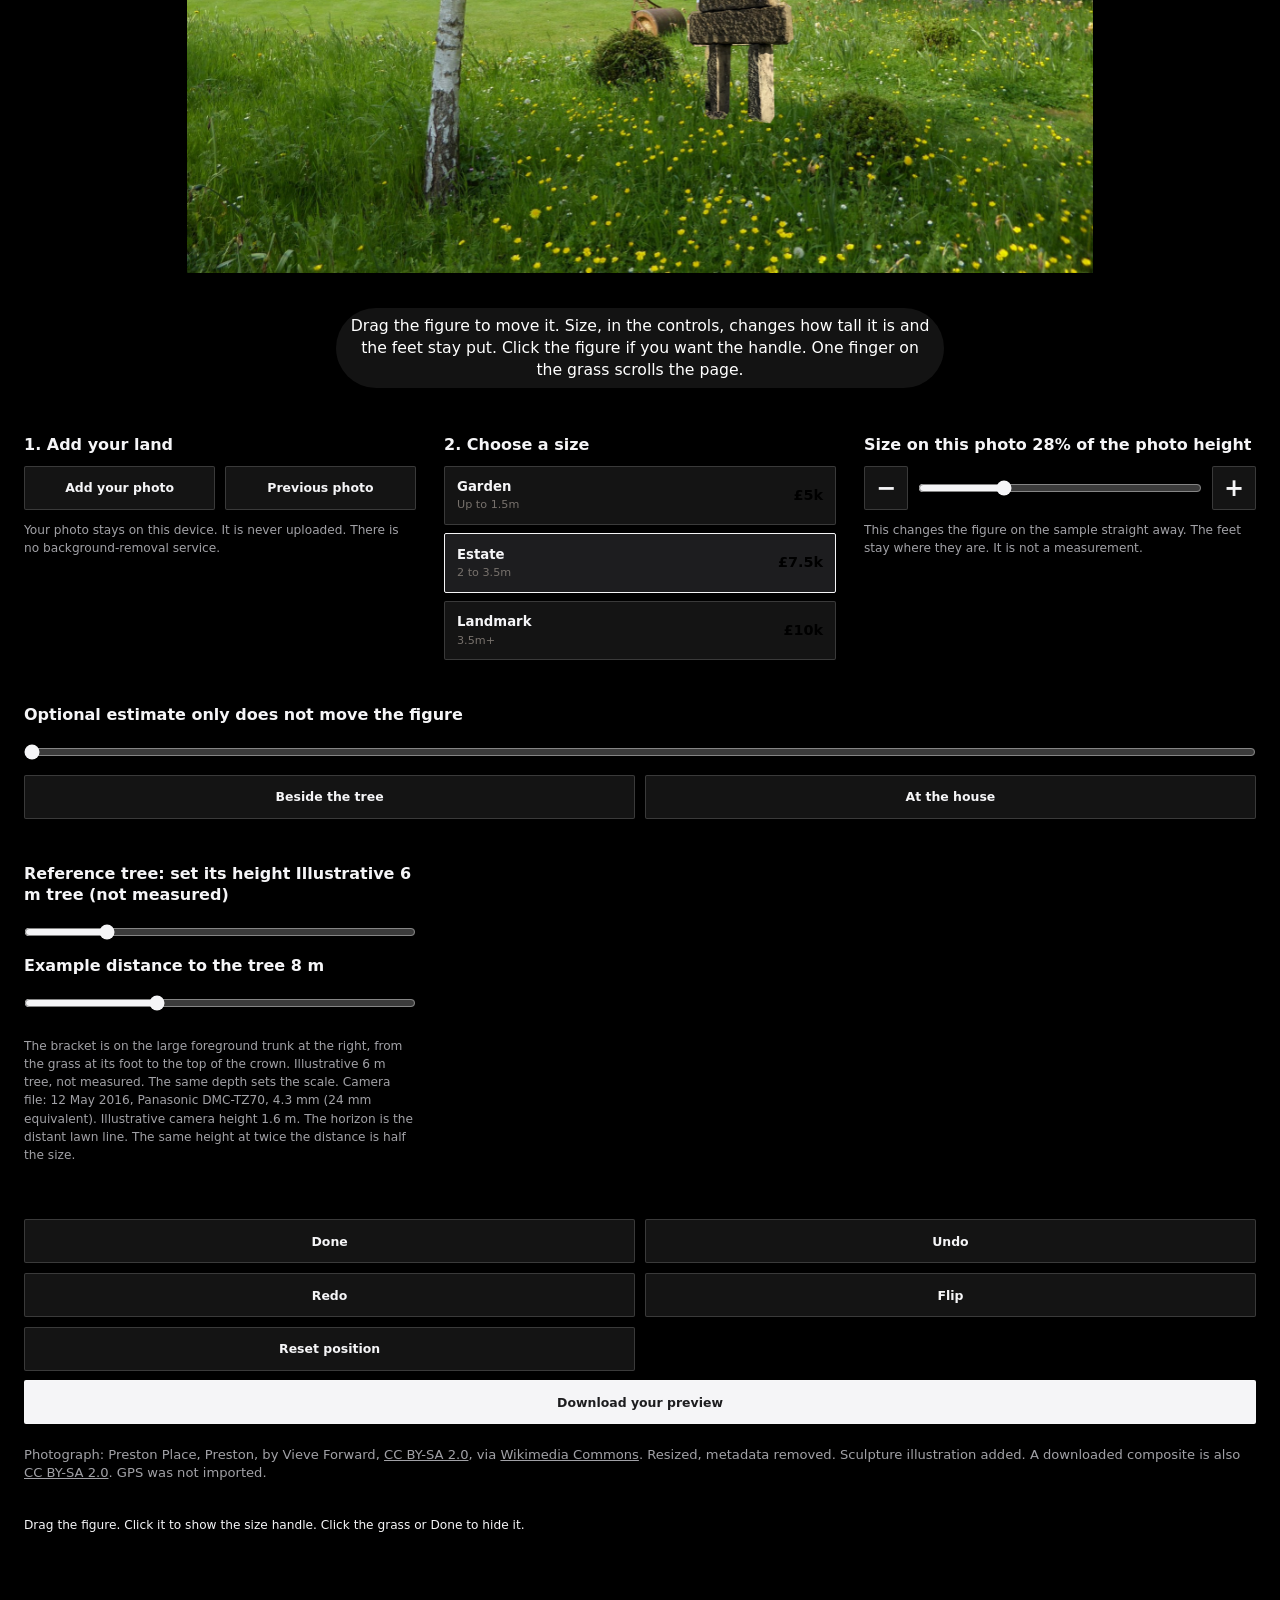
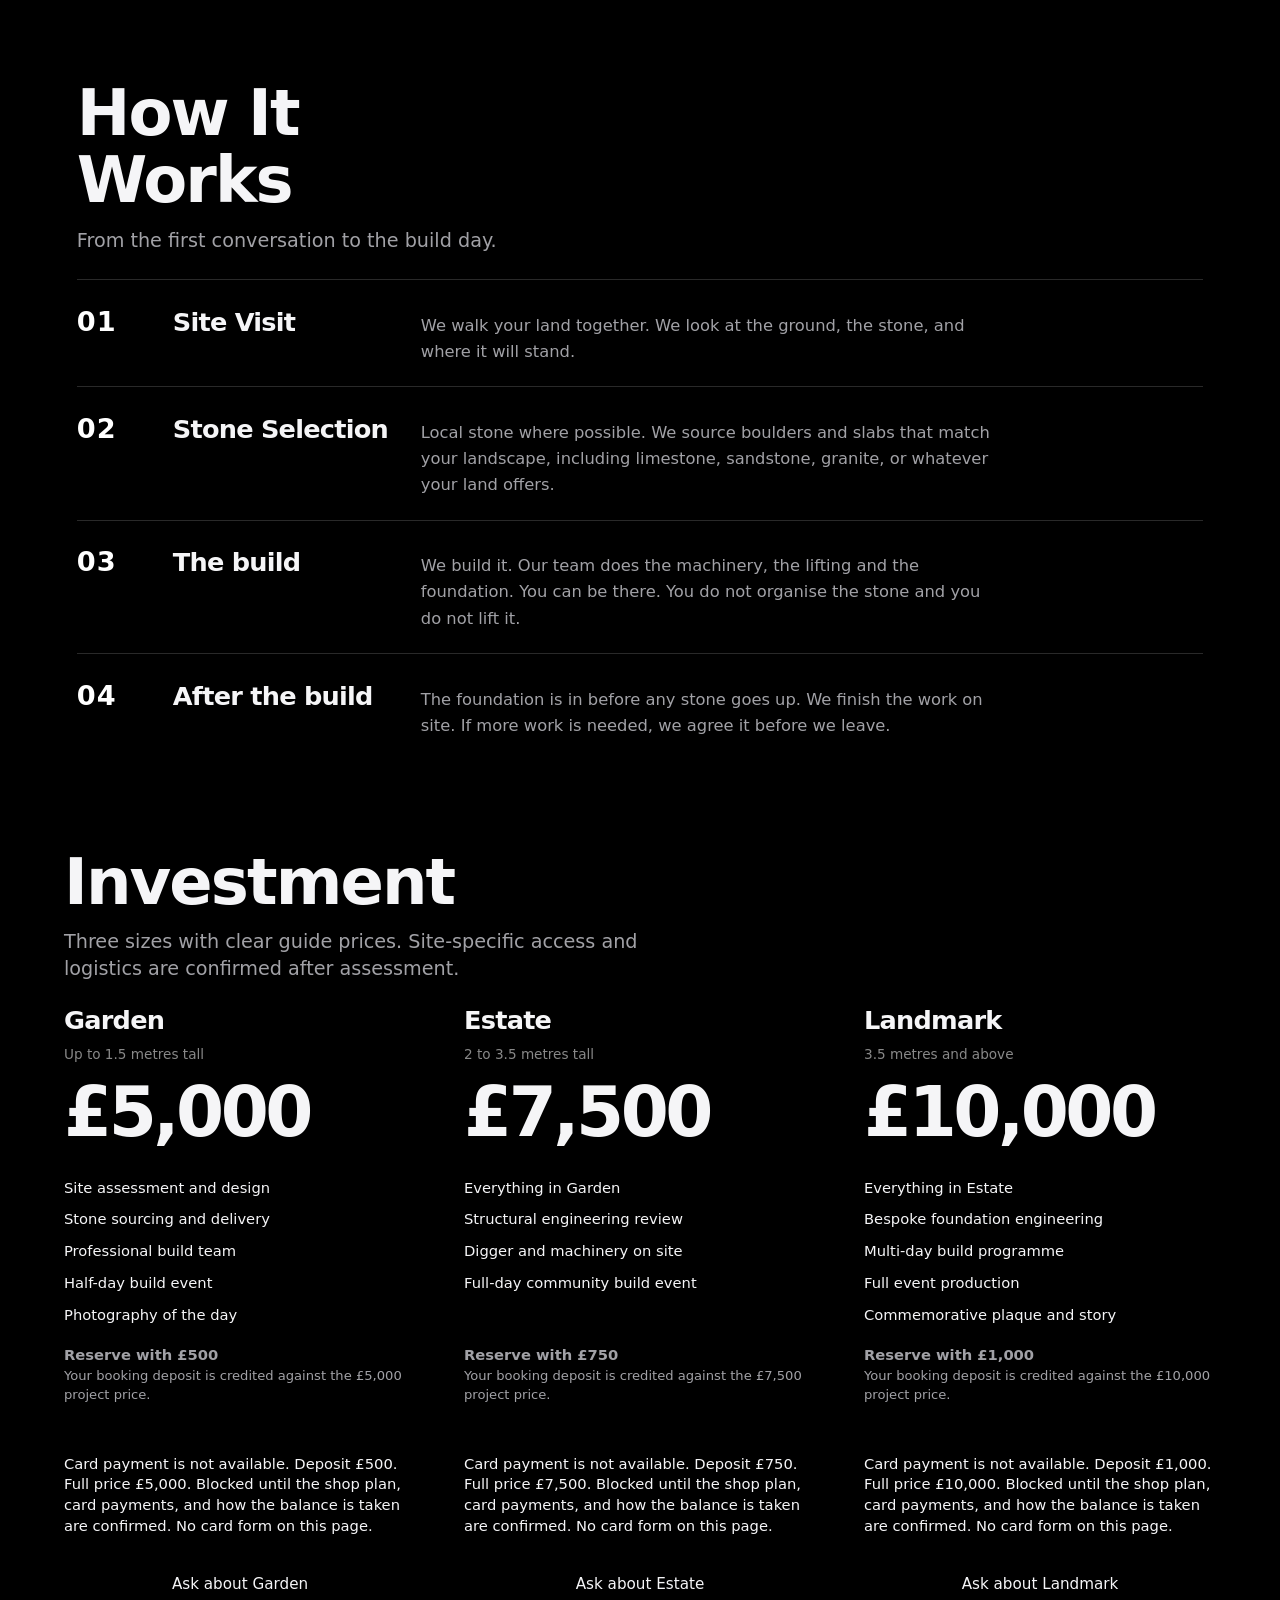
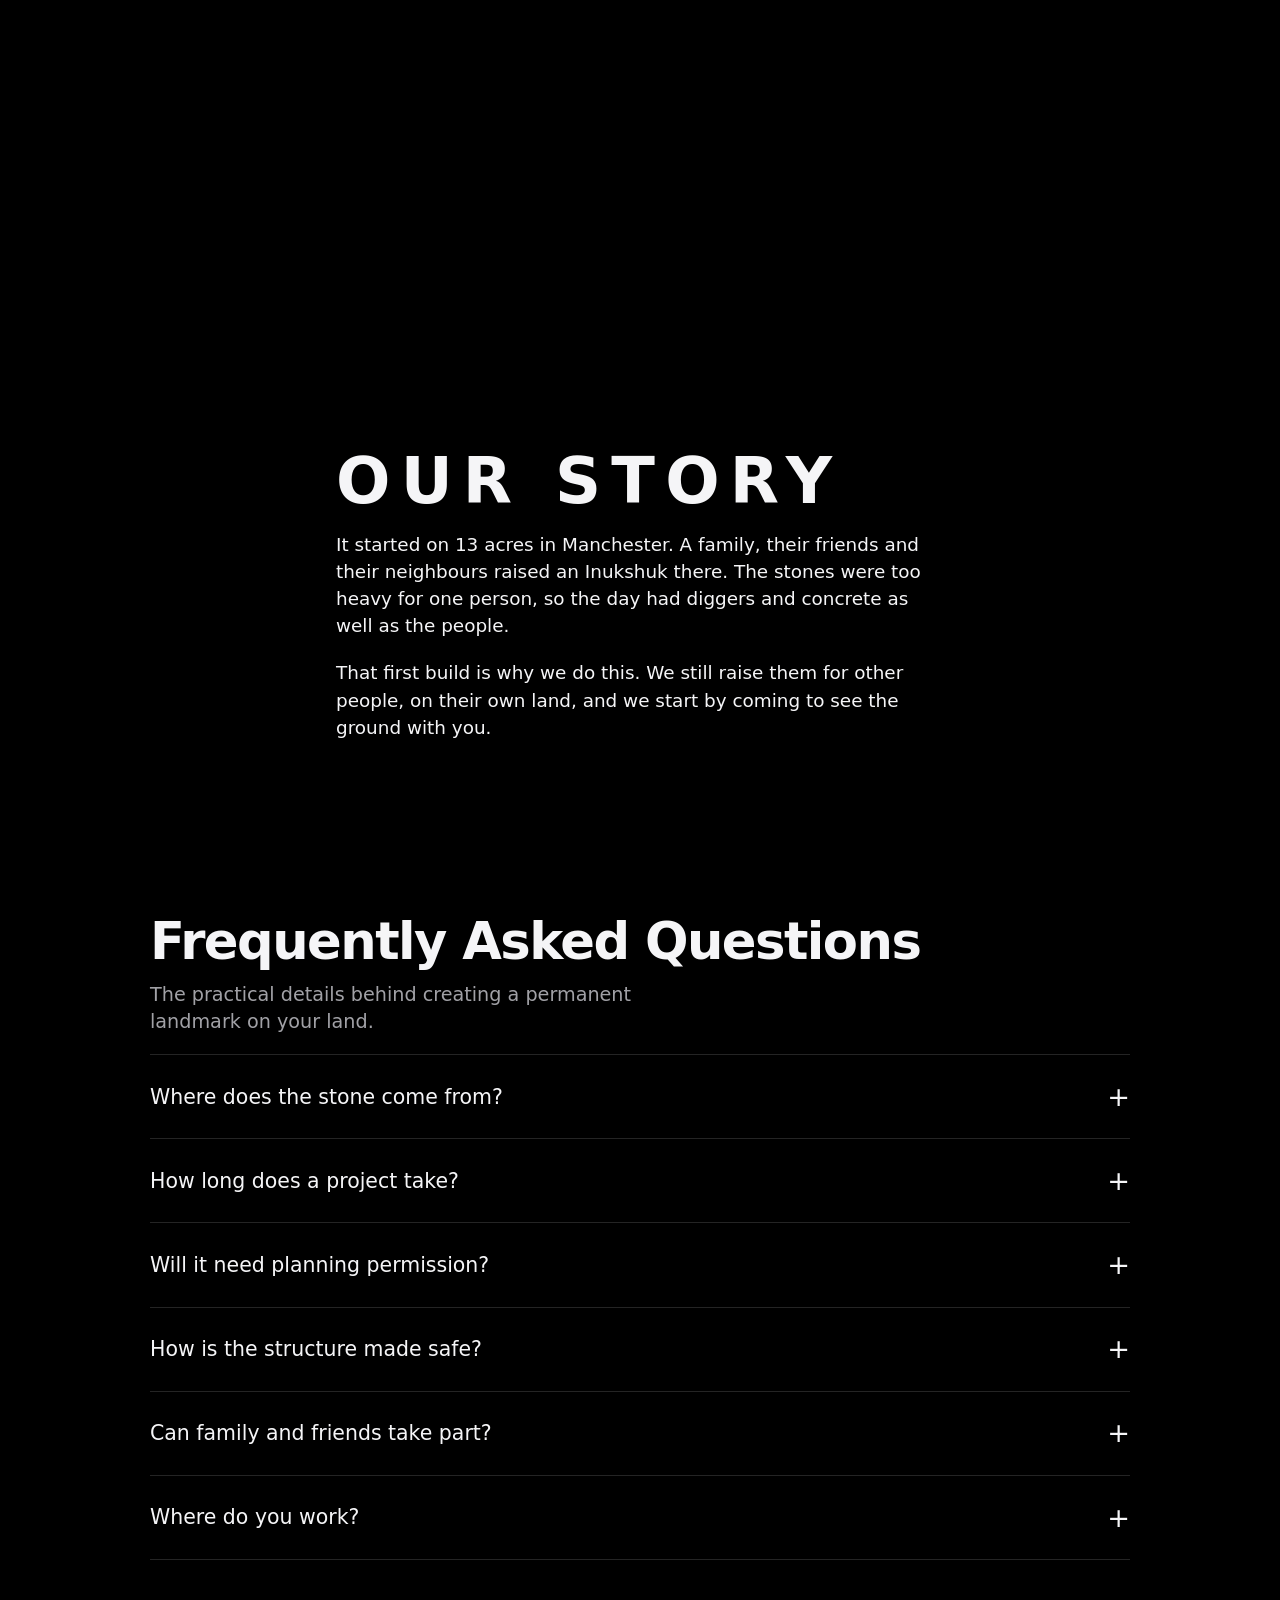
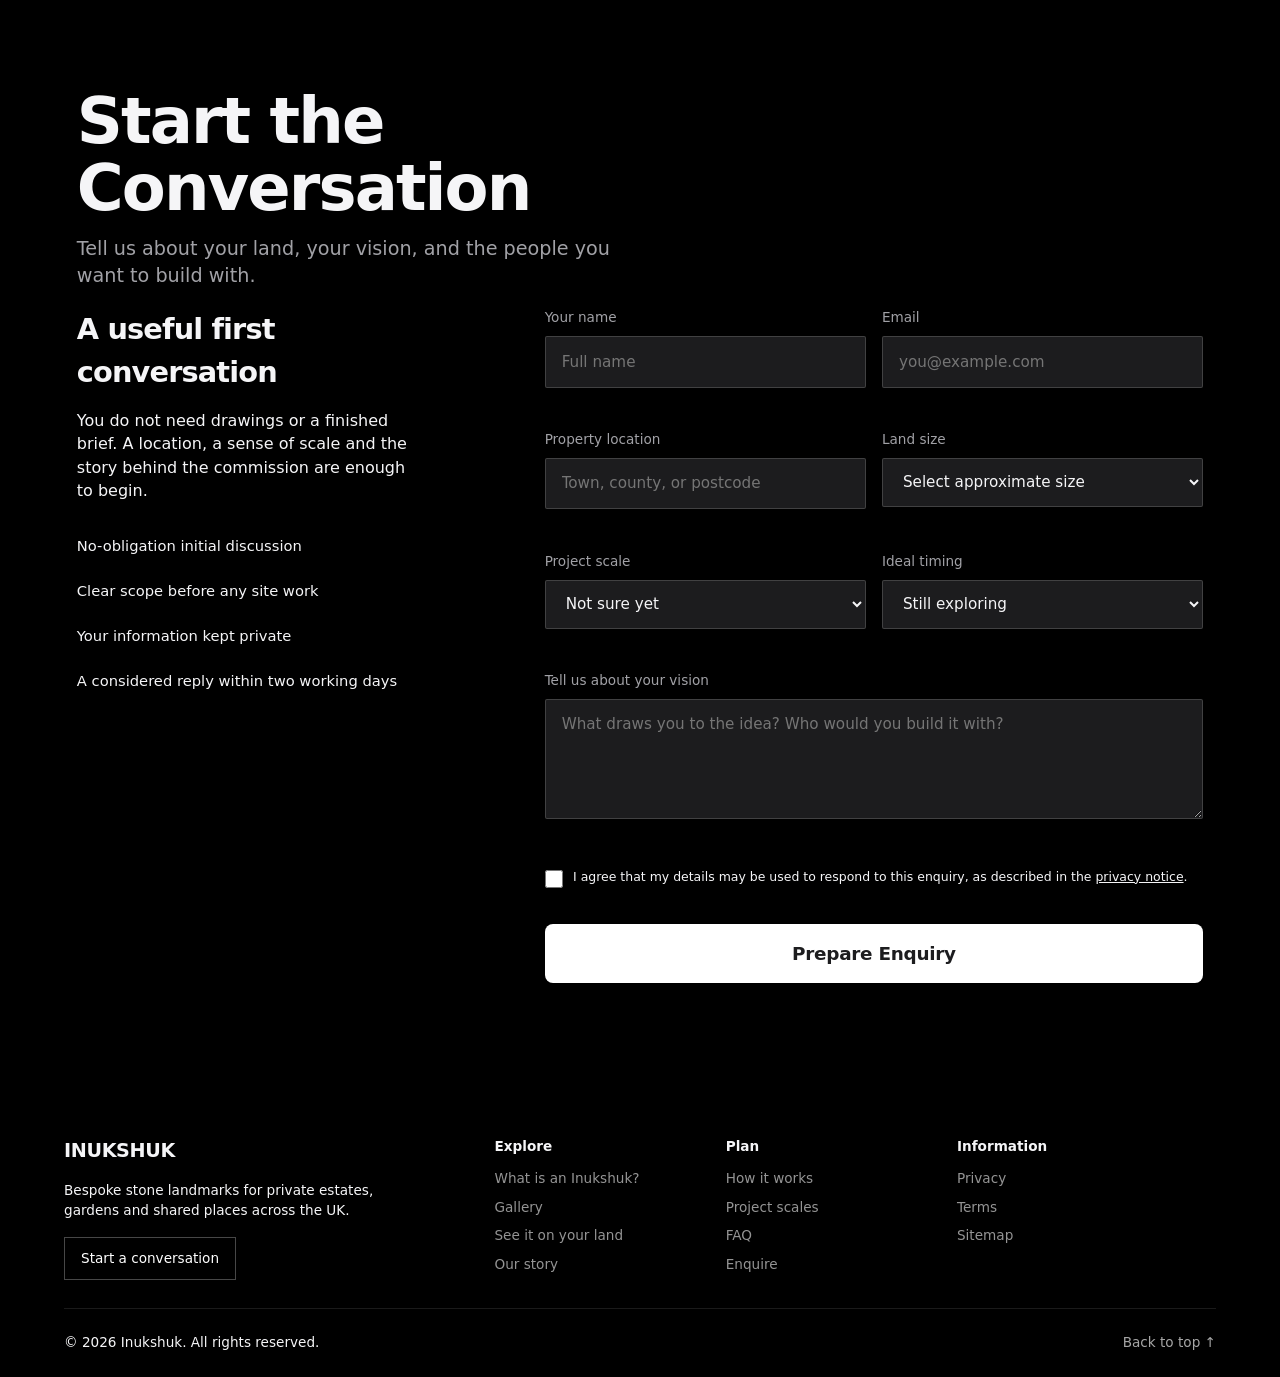
==== commit 68575c37: "Clear the desktop hero around the stones and add a visible size control. The original wide photograp" ====
--- a/legacy-static/index.html
+++ b/legacy-static/index.html
@@ -266,6 +266,9 @@
     .size-choice input:focus-visible + .size-card { outline: 3px solid var(--warm); outline-offset: 2px; }
     .viz-button-row { display: grid; grid-template-columns: 1fr 1fr; gap: 0.6rem; }
     .viz-button-row .primary { grid-column: 1 / -1; }
+    .figure-size-row { display: grid; grid-template-columns: 44px 1fr 44px; gap: 0.6rem; align-items: center; }
+    .figure-step { width: 44px; min-width: 44px; height: 44px; min-height: 44px; padding: 0; font-size: 1.5rem; line-height: 1; }
+    .figure-size-row input[type="range"] { width: 100%; height: 44px; margin: 0; }
     .privacy-note, .viz-status { font-size: 0.76rem; line-height: 1.5; color: #6d6864; }
     .privacy-note { margin-top: 0.7rem; }
     .viz-status { min-height: 2.3em; margin-top: 0.75rem; color: var(--earth); }
@@ -1281,7 +1284,7 @@
     <figure class="hero-stage">
       <picture>
         <source media="(max-width: 800px)" srcset="assets/gallery/summer-landmark.jpg">
-        <img class="hero-media" src="assets/gallery/landmark-wide.jpg" alt="Handbuilt stone landmark on open grassland, head and both arms complete" width="2000" height="1125" fetchpriority="high" loading="eager">
+        <img class="hero-media" src="assets/gallery/landmark-wide-cleared.jpg" alt="Handbuilt stone landmark on open grassland, head and both arms complete" width="2000" height="1125" fetchpriority="high" loading="eager">
       </picture>
       <figcaption class="hero-caption">Every stone chosen for its place. Stacked by hand, balanced without mortar. Made with you, for the land that will hold it.</figcaption>
     </figure>
@@ -1363,9 +1366,9 @@
       <p class="viz-output-title" id="viz-title">Illustrative example: beside the tree</p>
       <div class="visualizer-shell">
         <div class="viz-stage" id="viz-stage">
-          <canvas id="viz-canvas" width="1600" height="1200" role="img" aria-label="Drag the figure to move it. Use the white handle to change its size. The feet stay put. The metres are not a measurement."></canvas>
+          <canvas id="viz-canvas" width="1600" height="1200" role="img" aria-label="Drag the figure to move it. The Size control changes how tall it is. The feet stay put. The metres are not a measurement."></canvas>
         </div>
-        <p class="viz-tip" id="viz-tip">Drag the figure to move it. The white handle changes its size and the feet stay put. One finger on the grass scrolls the page.</p>
+        <p class="viz-tip" id="viz-tip">Drag the figure to move it. Size, in the controls, changes how tall it is and the feet stay put. Click the figure if you want the handle. One finger on the grass scrolls the page.</p>
         <p class="viz-guide" id="viz-guide" hidden></p>
         <aside class="viz-controls" aria-label="Preview controls">
           <div class="viz-control">
@@ -1393,6 +1396,15 @@
                 <span class="size-card"><strong>Landmark</strong><small>3.5m+</small><b>£10k</b></span>
               </label>
             </fieldset>
+          </div>
+          <div class="viz-control">
+            <label class="viz-control-title" id="figure-size-label" for="figure-size">Size on this photo <span id="figure-size-readout">28% of the photo height</span></label>
+            <div class="figure-size-row">
+              <button class="viz-button figure-step" id="figure-smaller" type="button" aria-label="Make the figure smaller">−</button>
+              <input id="figure-size" type="range" min="10" max="72" step="1" value="28" aria-labelledby="figure-size-label" aria-valuemin="10" aria-valuemax="72" aria-valuenow="28">
+              <button class="viz-button figure-step" id="figure-larger" type="button" aria-label="Make the figure larger">+</button>
+            </div>
+            <p class="privacy-note">This changes the figure on the sample straight away. The feet stay where they are. It is not a measurement.</p>
           </div>
           <div class="viz-control">
             <label class="viz-control-title" for="distance-input">Optional estimate only <span id="distance-readout">does not move the figure</span></label>
@@ -1961,9 +1973,6 @@
         const dir = match[4].replace(/[^/]*$/, '');
         return 'https://raw.githubusercontent.com/' + match[1] + '/' + match[2] + '/' + match[3] + '/' + dir + relative;
       }
-      placer.loadUrls(resolve('assets/visualizer/preston-place.jpg'), resolve('assets/visualizer/inukshuk-cutout.webp')).catch(function () {
-        status.textContent = 'The sample picture did not load.';
-      });
       const photoInput = document.getElementById('photo-input');
       if (photoInput) {
         photoInput.addEventListener('change', function (event) {
@@ -1984,13 +1993,64 @@
       if (reset) reset.addEventListener('click', function () { placer.resetCurrent(); });
       const download = document.getElementById('download-btn');
       if (download) download.addEventListener('click', function () { placer.download(); });
+      const sizeSlider = document.getElementById('figure-size');
+      const sizeReadout = document.getElementById('figure-size-readout');
+      let sizeEditOpen = false;
+      function syncSizeSlider() {
+        if (!sizeSlider) return;
+        const percent = Math.round(placer.heightFraction() * 100);
+        sizeSlider.value = String(Math.min(72, Math.max(10, percent)));
+        sizeSlider.setAttribute('aria-valuenow', sizeSlider.value);
+        if (sizeReadout) sizeReadout.textContent = percent + '% of the photo height';
+      }
+      function applySizePercent(percent, recordHistory) {
+        const fraction = Math.min(72, Math.max(10, percent)) / 100;
+        if (recordHistory) placer.setHeightFraction(fraction);
+        else placer.previewHeightFraction(fraction);
+        syncSizeSlider();
+      }
+      if (sizeSlider) {
+        sizeSlider.addEventListener('pointerdown', function () {
+          if (!sizeEditOpen) {
+            placer.remember();
+            sizeEditOpen = true;
+          }
+        });
+        sizeSlider.addEventListener('keydown', function (event) {
+          if (!sizeEditOpen && (event.key === 'ArrowLeft' || event.key === 'ArrowRight' || event.key === 'ArrowUp' || event.key === 'ArrowDown')) {
+            placer.remember();
+            sizeEditOpen = true;
+          }
+        });
+        sizeSlider.addEventListener('input', function () {
+          applySizePercent(Number(sizeSlider.value), false);
+        });
+        sizeSlider.addEventListener('change', function () {
+          sizeEditOpen = false;
+          syncSizeSlider();
+        });
+      }
+      const smaller = document.getElementById('figure-smaller');
+      const larger = document.getElementById('figure-larger');
+      if (smaller) smaller.addEventListener('click', function () {
+        applySizePercent(Math.round(placer.heightFraction() * 100) - 4, true);
+      });
+      if (larger) larger.addEventListener('click', function () {
+        applySizePercent(Math.round(placer.heightFraction() * 100) + 4, true);
+      });
       document.querySelectorAll('input[name="visual-size"]').forEach(function (input) {
         input.addEventListener('change', function () {
           if (!input.checked) return;
           const fraction = input.value === 'Garden' ? 0.18 : input.value === 'Landmark' ? 0.42 : 0.28;
           placer.setHeightFraction(fraction);
+          syncSizeSlider();
           status.textContent = input.value + ' sets a size by eye. It is not a measurement.';
         });
+      });
+      placer.loadUrls(resolve('assets/visualizer/preston-place.jpg'), resolve('assets/visualizer/inukshuk-cutout.webp')).then(function () {
+        syncSizeSlider();
+      }).catch(function () {
+        status.textContent = 'The sample picture did not load.';
       });
       function estimateOnly() {
         if (math) math.textContent = 'Optional estimate only. These numbers do not move or resize the figure. They are not a survey. Flat ground is assumed only if you are comparing a known height with the horizon by eye.';
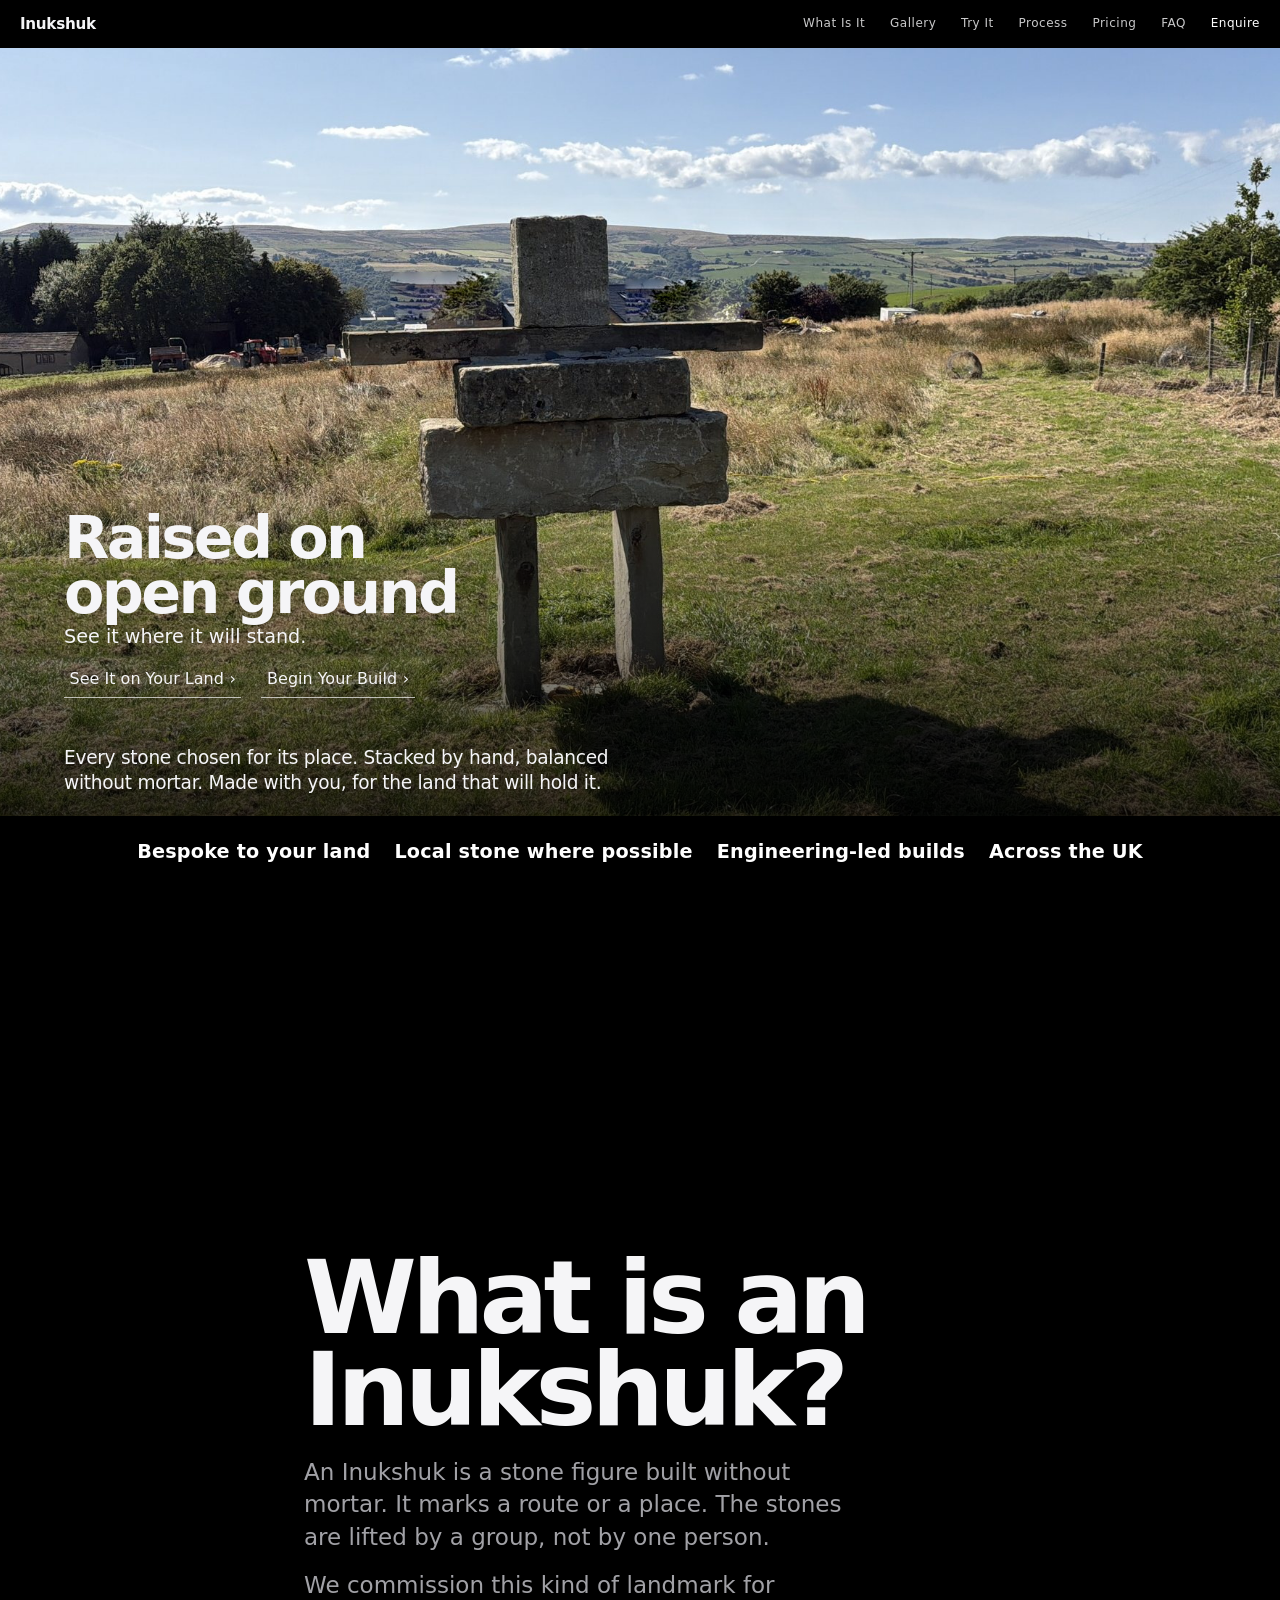
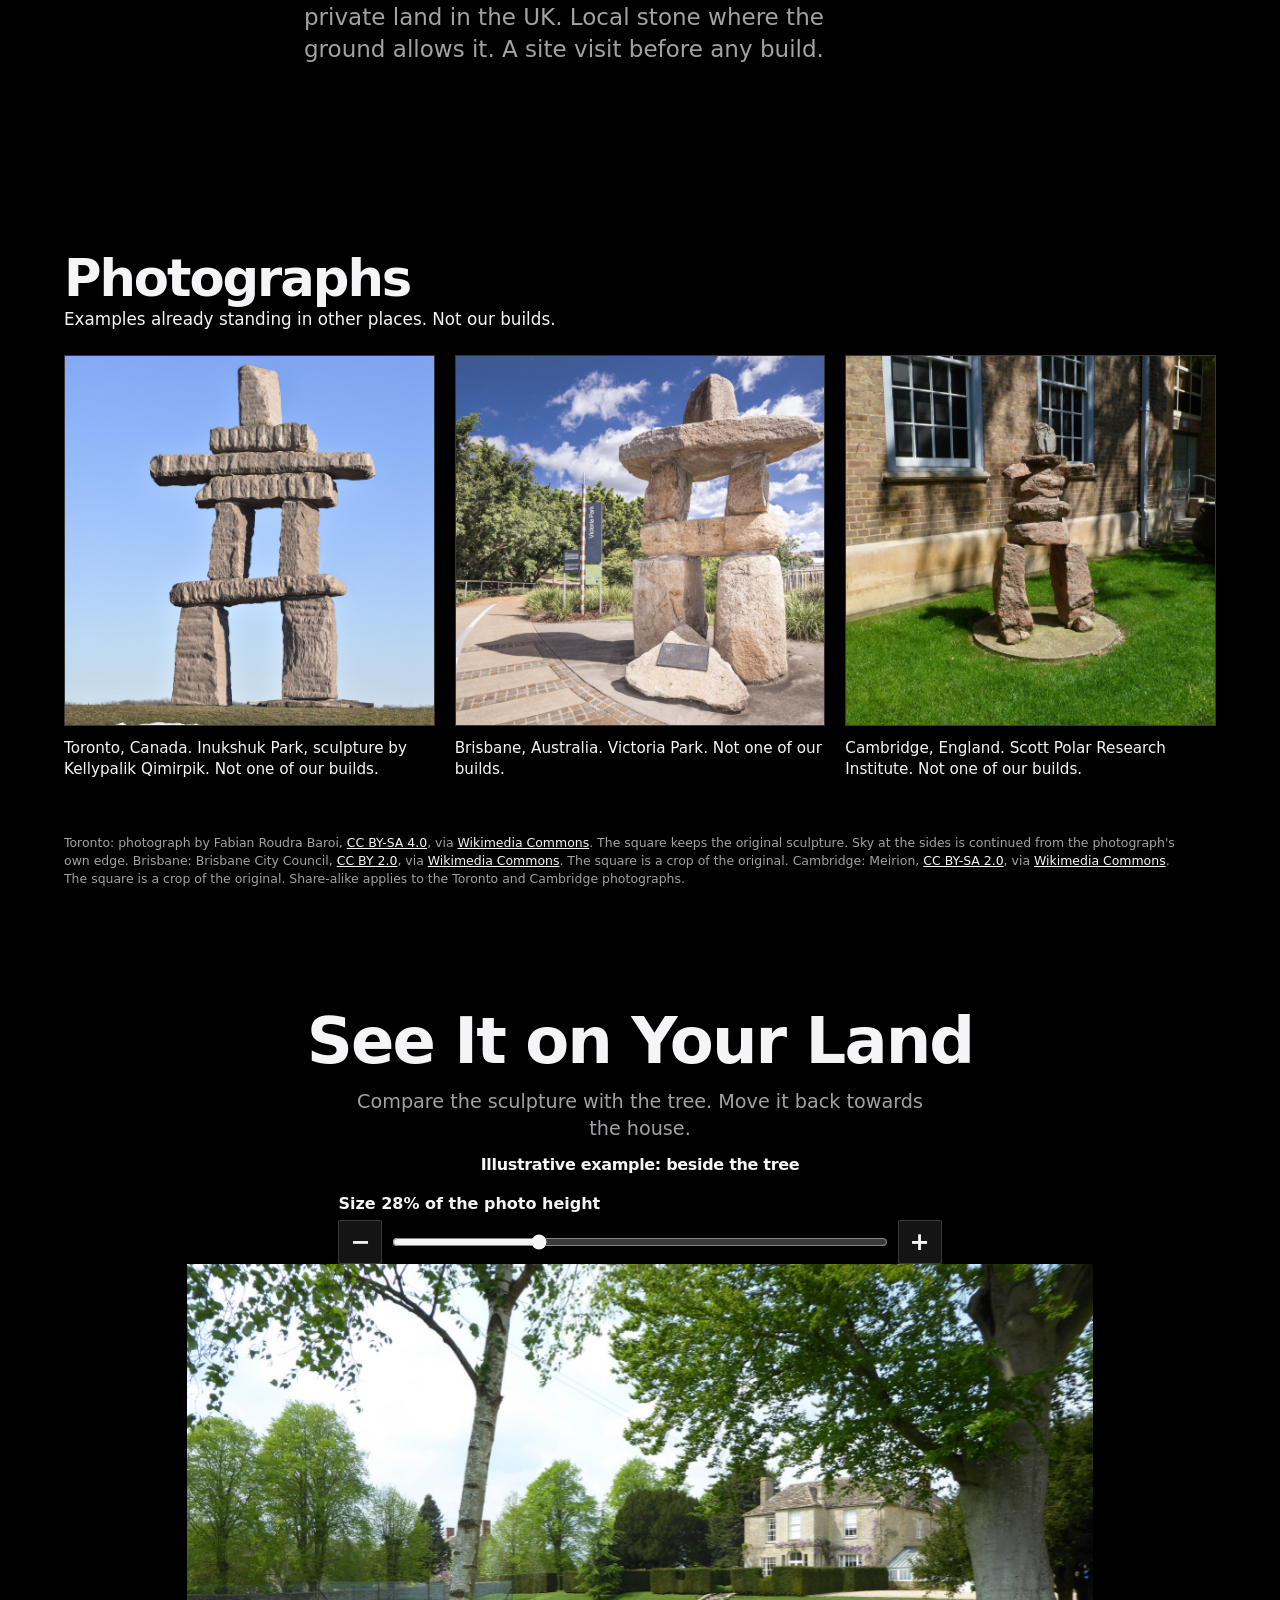
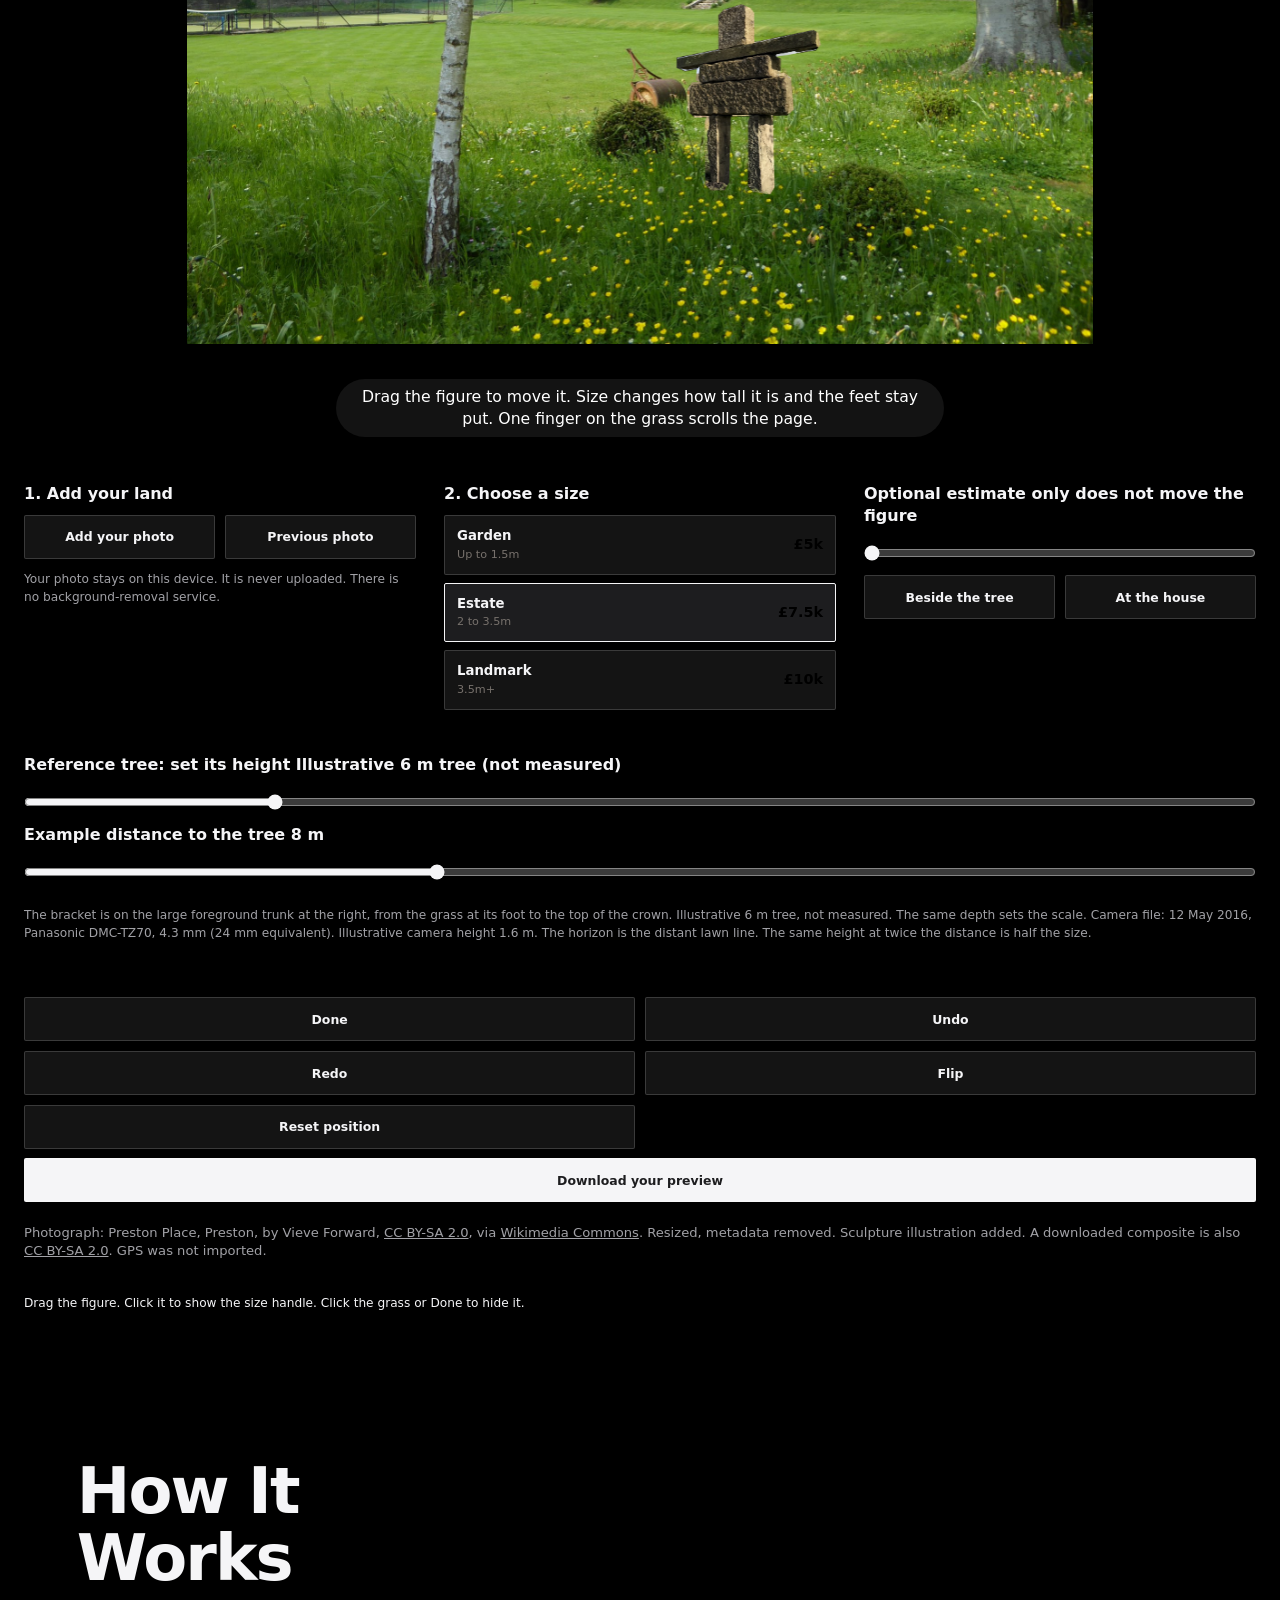
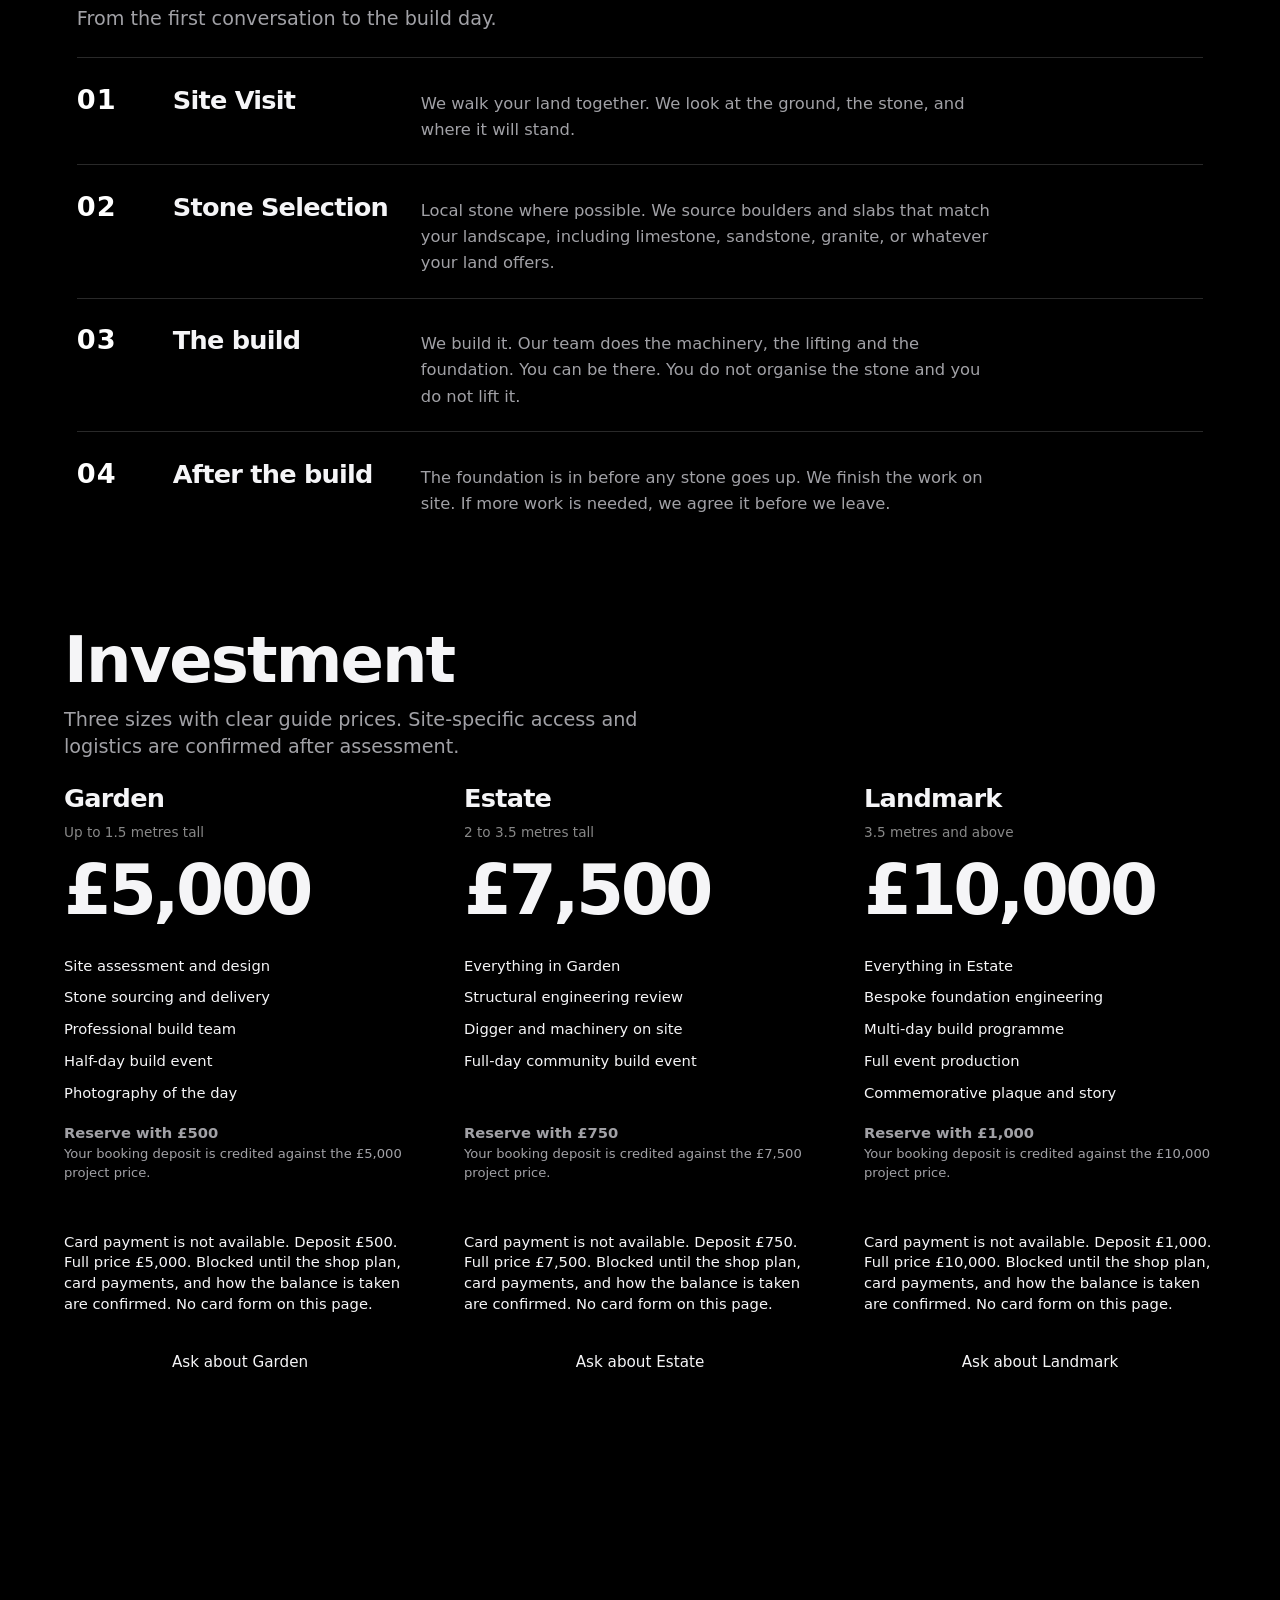
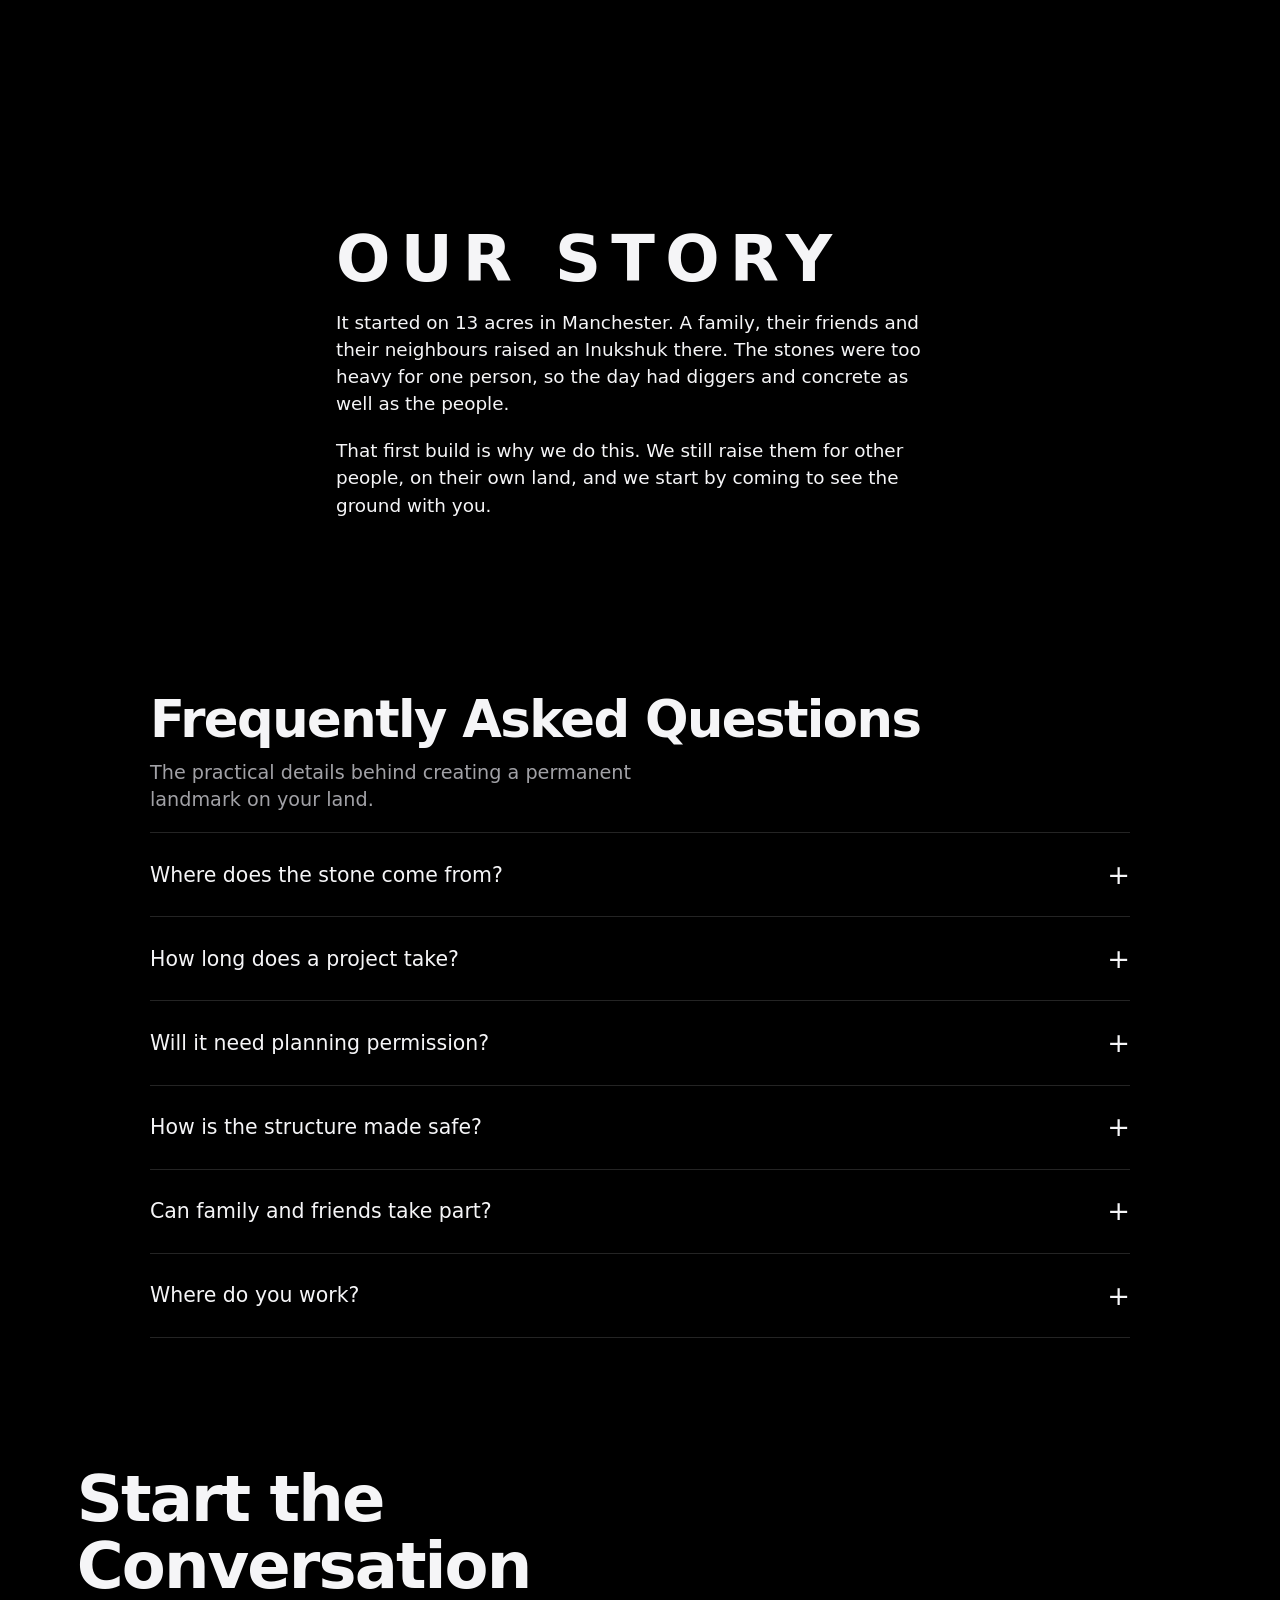
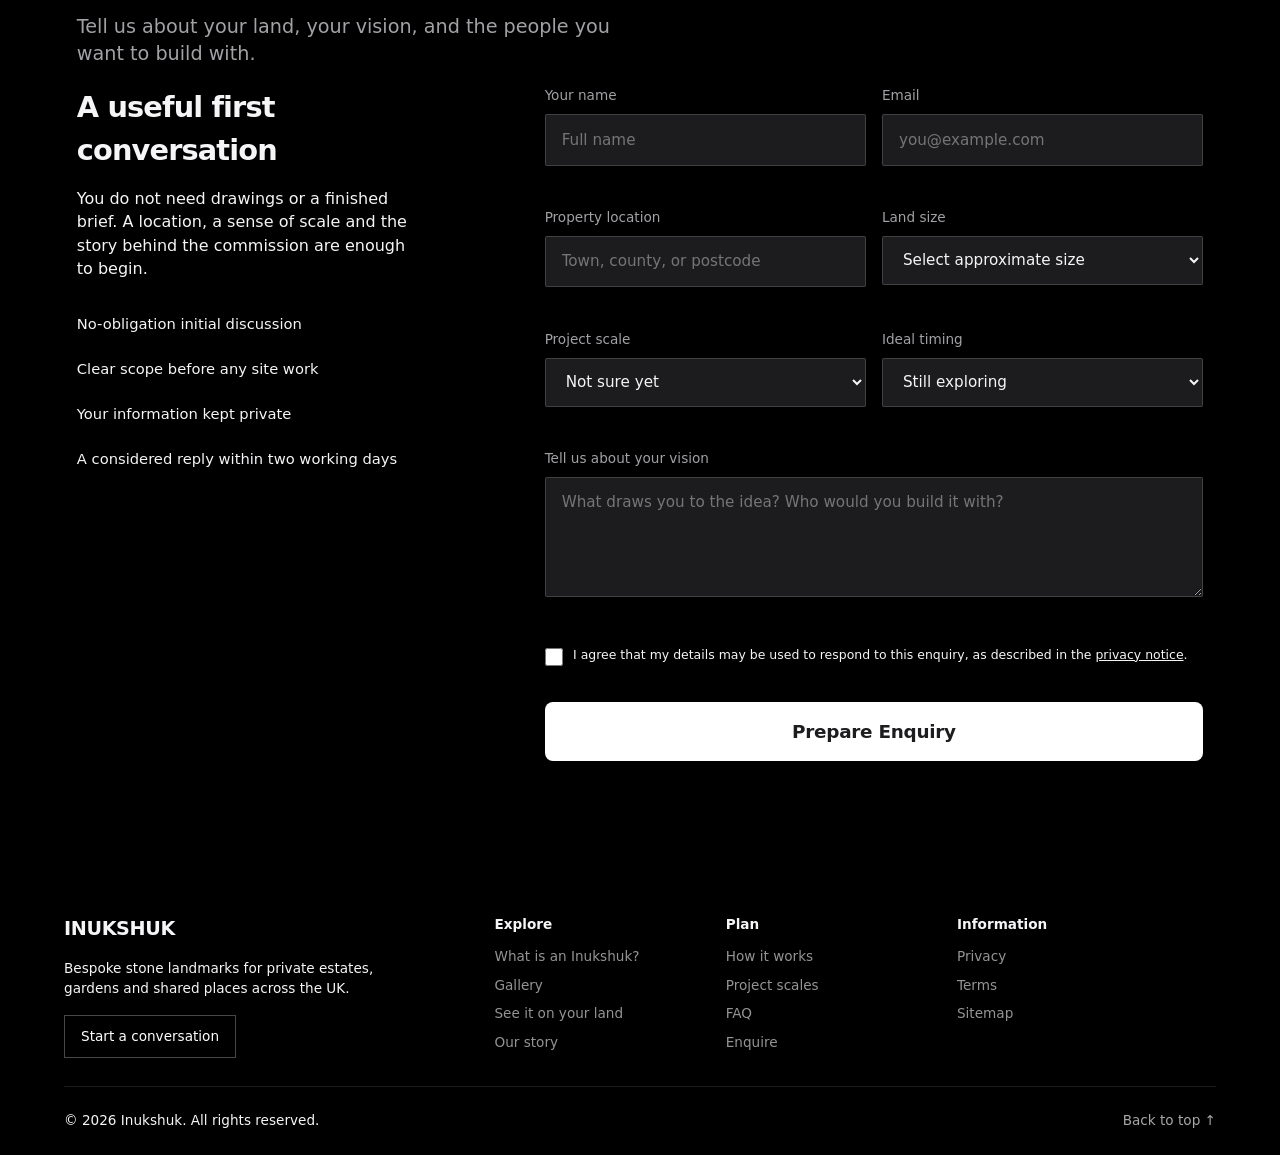
==== commit 012fc992: "Put the size control with the picture and fill the phone hero. On a phone the size buttons sat below" ====
--- a/legacy-static/index.html
+++ b/legacy-static/index.html
@@ -266,6 +266,8 @@
     .size-choice input:focus-visible + .size-card { outline: 3px solid var(--warm); outline-offset: 2px; }
     .viz-button-row { display: grid; grid-template-columns: 1fr 1fr; gap: 0.6rem; }
     .viz-button-row .primary { grid-column: 1 / -1; }
+    .viz-size-bar { width: min(100%, 40rem); margin: 0.85rem auto 0; padding: 0 1.15rem; }
+    .viz-size-bar .viz-control-title { margin-bottom: 0.35rem; }
     .figure-size-row { display: grid; grid-template-columns: 44px 1fr 44px; gap: 0.6rem; align-items: center; }
     .figure-step { width: 44px; min-width: 44px; height: 44px; min-height: 44px; padding: 0; font-size: 1.5rem; line-height: 1; }
     .figure-size-row input[type="range"] { width: 100%; height: 44px; margin: 0; }
@@ -1248,11 +1250,27 @@
       }
     }
     @media (max-width: 800px) {
-      .hero { min-height: 0; height: auto; }
-      .hero-media { max-height: calc(100svh - 15rem); }
+      .hero { min-height: 0; height: auto; overflow: hidden; }
+      .hero-stage, .hero-stage picture { display: block; width: 100%; background: #000; }
+      .hero-media {
+        width: 100%;
+        height: auto;
+        max-width: 100%;
+        max-height: none;
+        aspect-ratio: 4 / 5;
+        object-fit: cover;
+        object-position: center 14%;
+      }
       .hero-caption { padding-top: 0.35rem; padding-bottom: 0.35rem; }
       .trust-strip { padding: 0.25rem 1.15rem 0.45rem; }
-      .trust-list li { font-size: 1.02rem; line-height: 1.15; }
+      .trust-list { grid-template-columns: 1fr 1fr; gap: 0.28rem 0.65rem; }
+      .trust-list li { font-size: 0.84rem; line-height: 1.2; white-space: nowrap; }
+      .visualizer { padding: 0.85rem 0 0.6rem; }
+      .visualizer .section-title { font-size: 1.85rem; margin-bottom: 0.2rem; }
+      .visualizer .section-subtitle { font-size: 1rem; line-height: 1.3; margin-bottom: 0.35rem; }
+      .viz-output-title { margin: 0.1rem 0 0.35rem; font-size: 0.95rem; }
+      .viz-size-bar { margin-top: 0.55rem; }
+      .viz-tip { margin: 0.45rem 1rem 0; font-size: 0.92rem; }
     }
   </style>
 </head>
@@ -1364,11 +1382,19 @@
       <h2 class="section-title">See It on Your Land</h2>
       <p class="section-subtitle">Compare the sculpture with the tree. Move it back towards the house.</p>
       <p class="viz-output-title" id="viz-title">Illustrative example: beside the tree</p>
+      <div class="viz-size-bar">
+        <label class="viz-control-title" id="figure-size-label" for="figure-size">Size <span id="figure-size-readout">28% of the photo height</span></label>
+        <div class="figure-size-row">
+          <button class="viz-button figure-step" id="figure-smaller" type="button" aria-label="Make the figure smaller">−</button>
+          <input id="figure-size" type="range" min="10" max="72" step="1" value="28" aria-labelledby="figure-size-label" aria-valuemin="10" aria-valuemax="72" aria-valuenow="28">
+          <button class="viz-button figure-step" id="figure-larger" type="button" aria-label="Make the figure larger">+</button>
+        </div>
+      </div>
       <div class="visualizer-shell">
         <div class="viz-stage" id="viz-stage">
           <canvas id="viz-canvas" width="1600" height="1200" role="img" aria-label="Drag the figure to move it. The Size control changes how tall it is. The feet stay put. The metres are not a measurement."></canvas>
         </div>
-        <p class="viz-tip" id="viz-tip">Drag the figure to move it. Size, in the controls, changes how tall it is and the feet stay put. Click the figure if you want the handle. One finger on the grass scrolls the page.</p>
+        <p class="viz-tip" id="viz-tip">Drag the figure to move it. Size changes how tall it is and the feet stay put. One finger on the grass scrolls the page.</p>
         <p class="viz-guide" id="viz-guide" hidden></p>
         <aside class="viz-controls" aria-label="Preview controls">
           <div class="viz-control">
@@ -1396,15 +1422,6 @@
                 <span class="size-card"><strong>Landmark</strong><small>3.5m+</small><b>£10k</b></span>
               </label>
             </fieldset>
-          </div>
-          <div class="viz-control">
-            <label class="viz-control-title" id="figure-size-label" for="figure-size">Size on this photo <span id="figure-size-readout">28% of the photo height</span></label>
-            <div class="figure-size-row">
-              <button class="viz-button figure-step" id="figure-smaller" type="button" aria-label="Make the figure smaller">−</button>
-              <input id="figure-size" type="range" min="10" max="72" step="1" value="28" aria-labelledby="figure-size-label" aria-valuemin="10" aria-valuemax="72" aria-valuenow="28">
-              <button class="viz-button figure-step" id="figure-larger" type="button" aria-label="Make the figure larger">+</button>
-            </div>
-            <p class="privacy-note">This changes the figure on the sample straight away. The feet stay where they are. It is not a measurement.</p>
           </div>
           <div class="viz-control">
             <label class="viz-control-title" for="distance-input">Optional estimate only <span id="distance-readout">does not move the figure</span></label>
@@ -1974,15 +1991,28 @@
         return 'https://raw.githubusercontent.com/' + match[1] + '/' + match[2] + '/' + match[3] + '/' + dir + relative;
       }
       const photoInput = document.getElementById('photo-input');
+      const previous = document.getElementById('prev-photo');
+      function syncPrevious() {
+        if (!previous) return;
+        const count = Number(document.getElementById('viz-canvas').dataset.photoCount || '1');
+        const index = Number(document.getElementById('viz-canvas').dataset.photoIndex || '0');
+        previous.disabled = !(count > 1 && index > 0);
+      }
       if (photoInput) {
         photoInput.addEventListener('change', function (event) {
           const file = event.target.files && event.target.files[0];
-          placer.addFile(file);
+          placer.addFile(file).then(function () {
+            syncPrevious();
+            syncSizeSlider();
+          });
           event.target.value = '';
         });
       }
-      const previous = document.getElementById('prev-photo');
-      if (previous) previous.addEventListener('click', function () { placer.previousPhoto(); });
+      if (previous) previous.addEventListener('click', function () {
+        placer.previousPhoto();
+        syncPrevious();
+        syncSizeSlider();
+      });
       const undo = document.getElementById('undo-btn');
       const redo = document.getElementById('redo-btn');
       if (undo) undo.addEventListener('click', function () { placer.undo(); });
